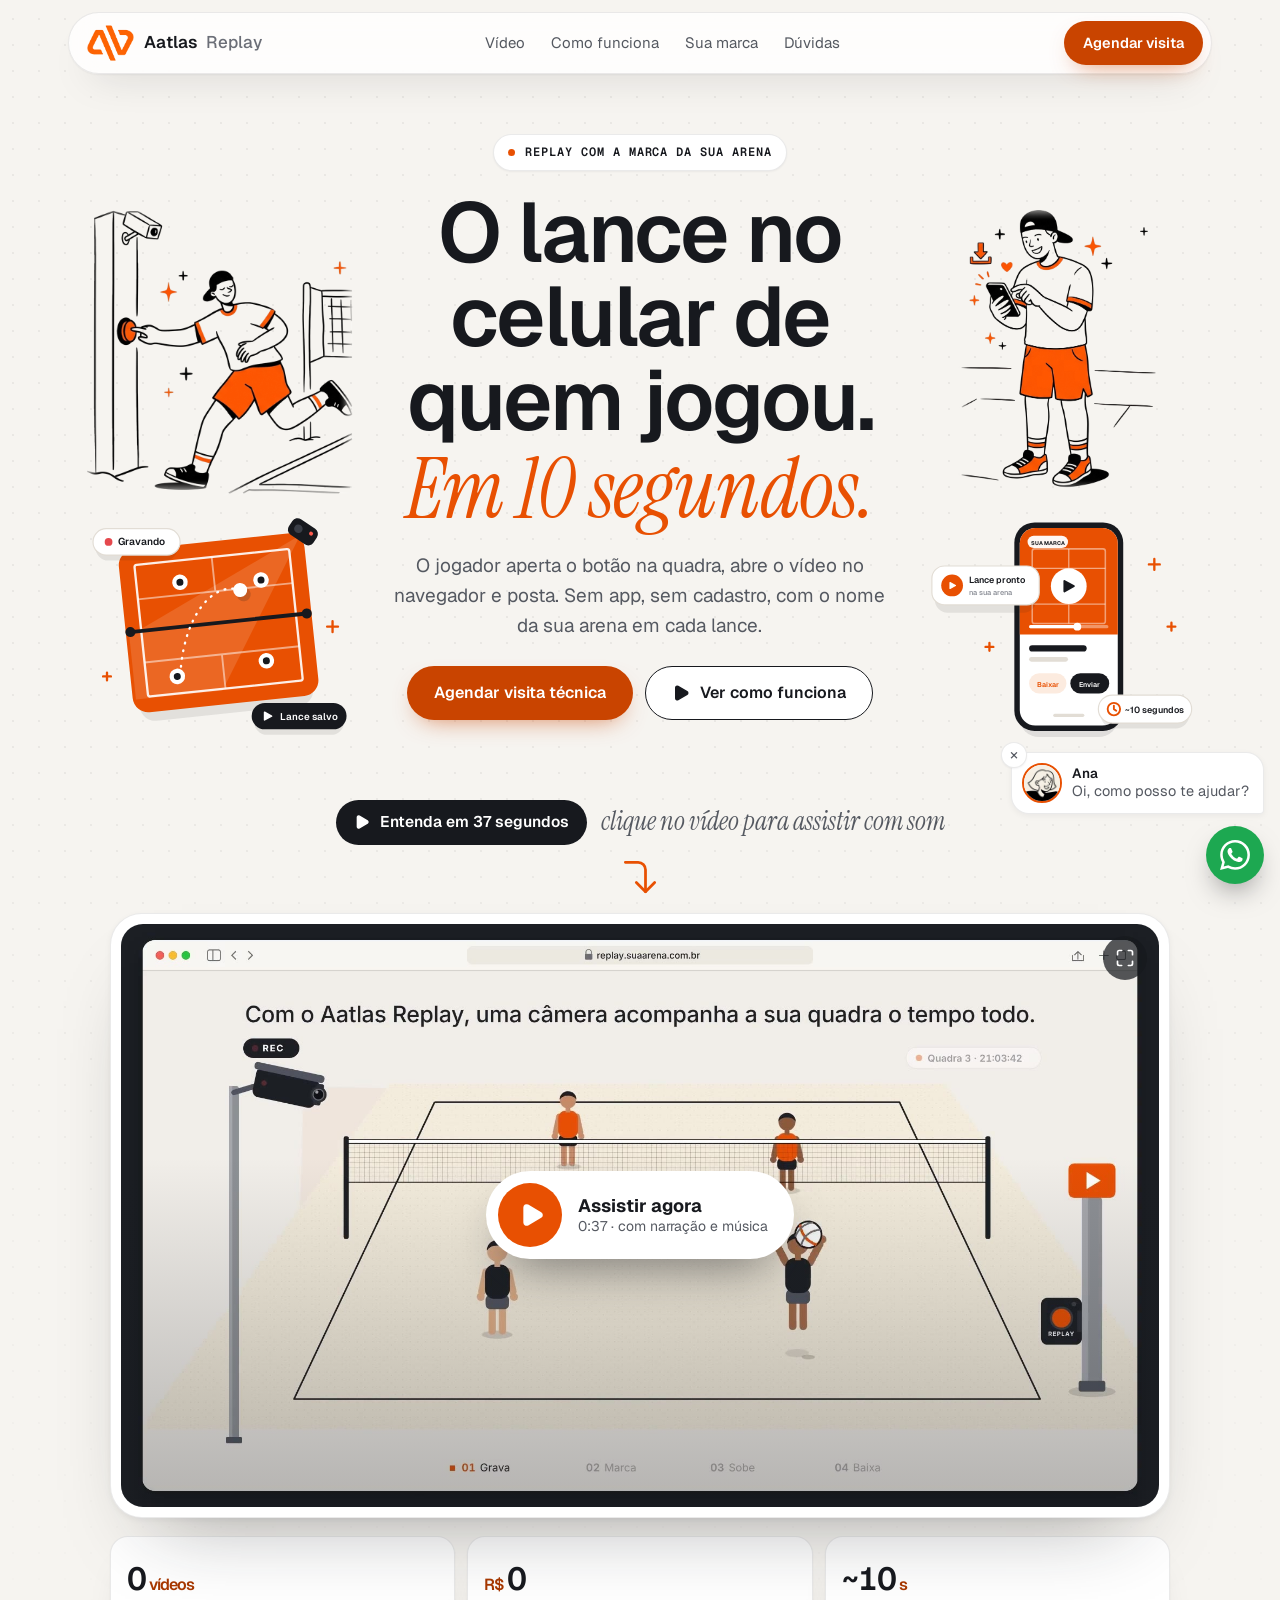
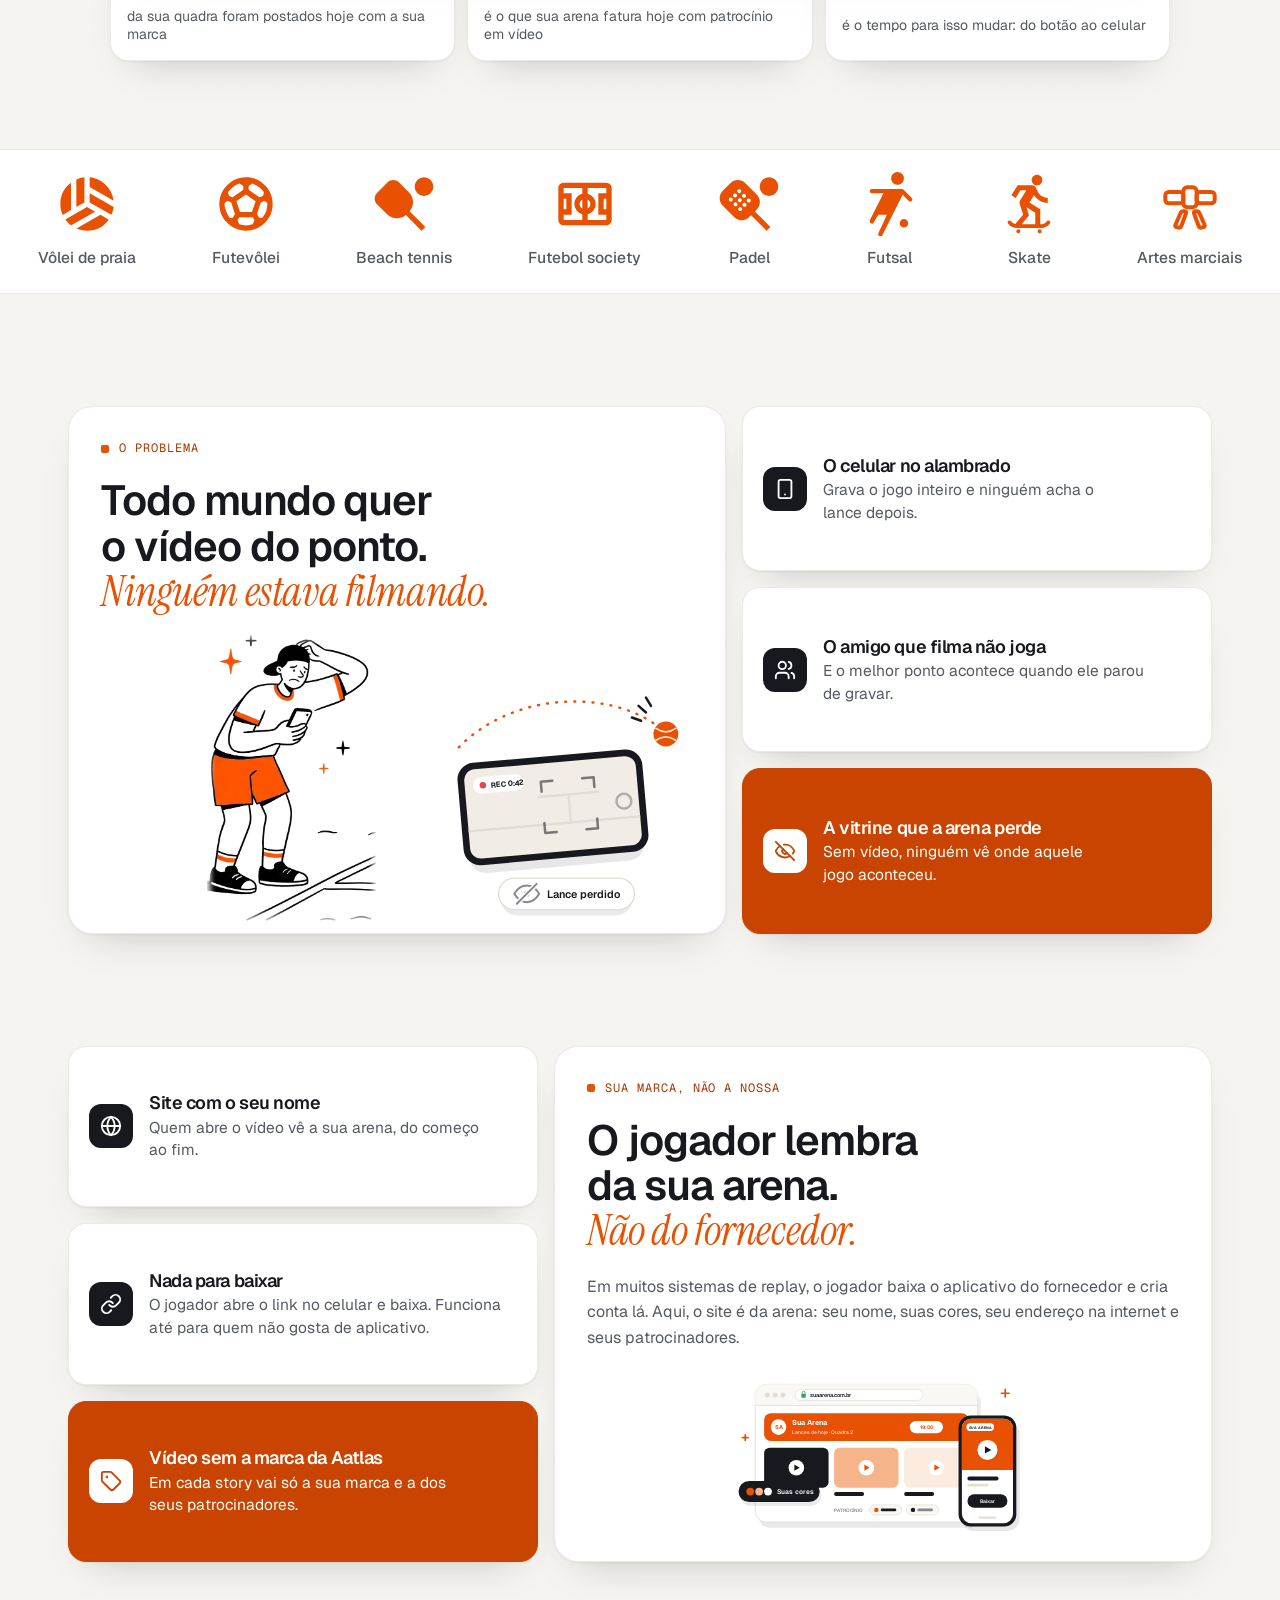
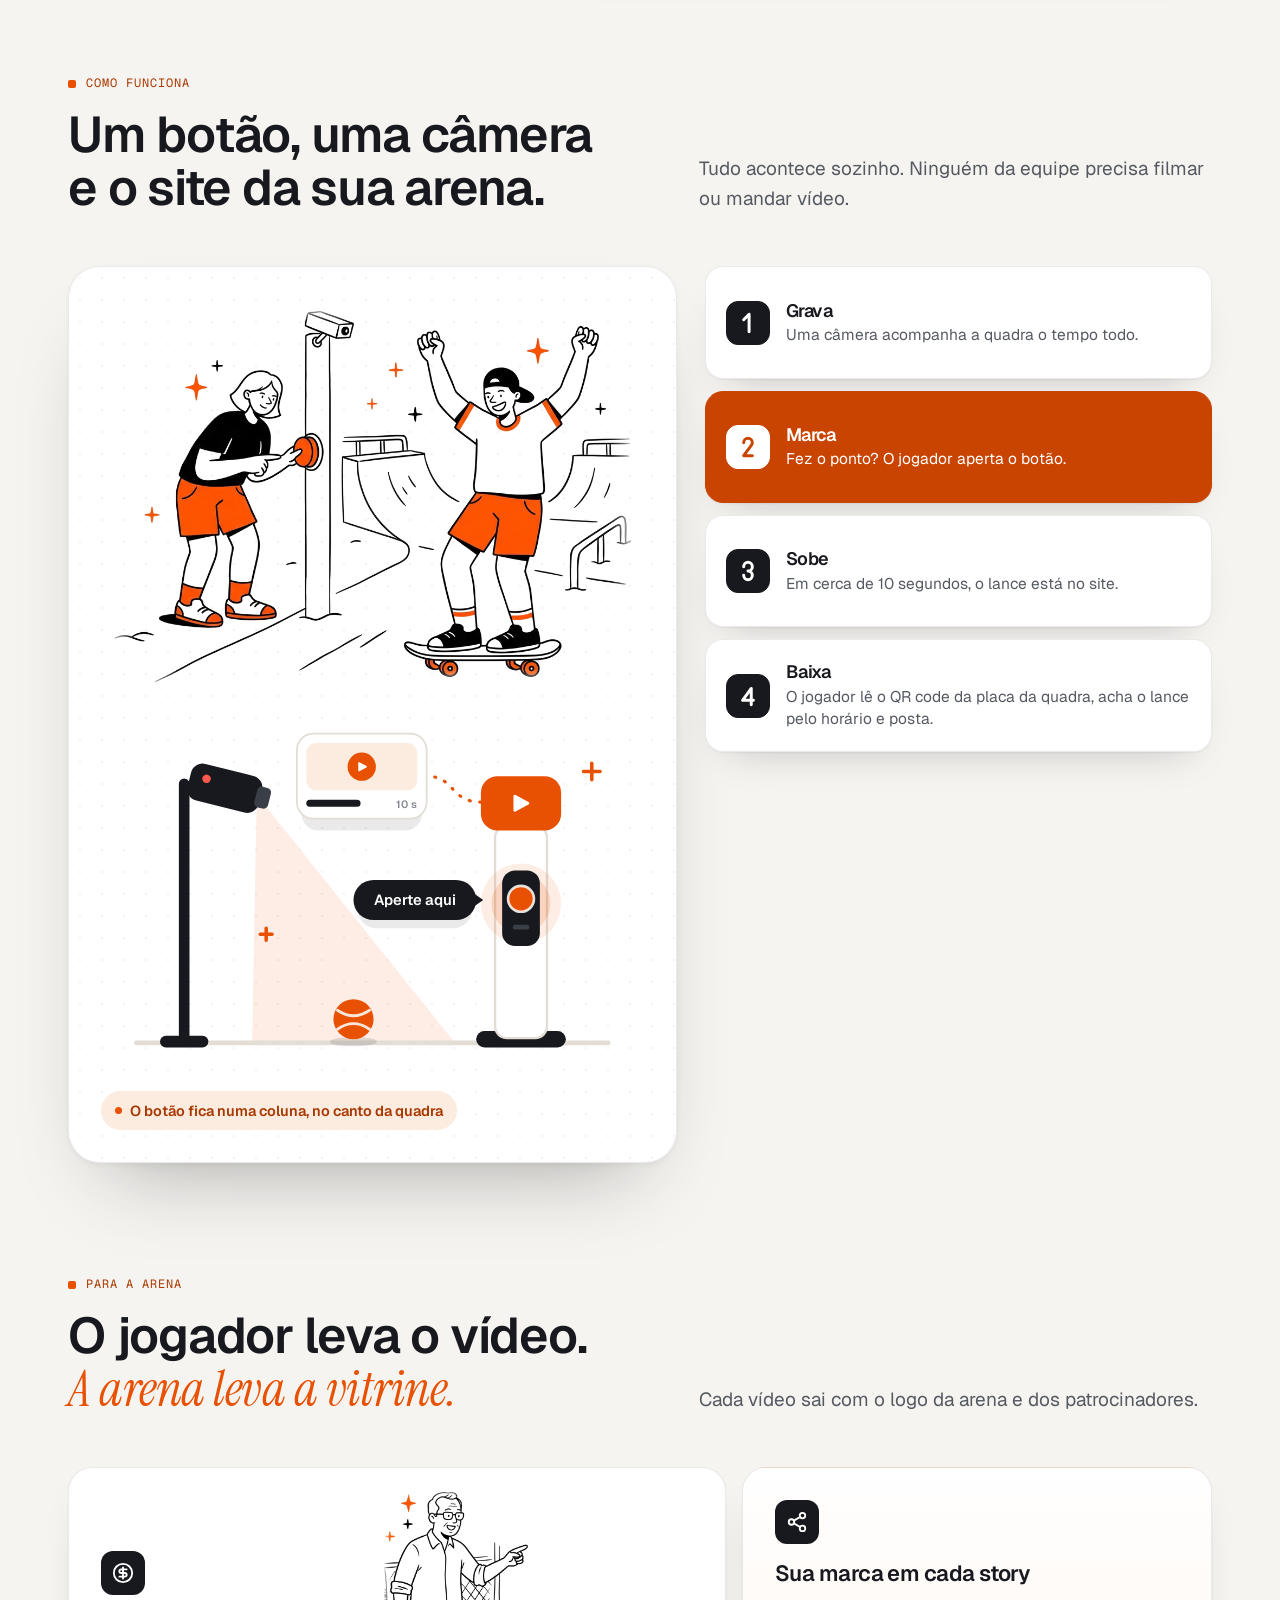
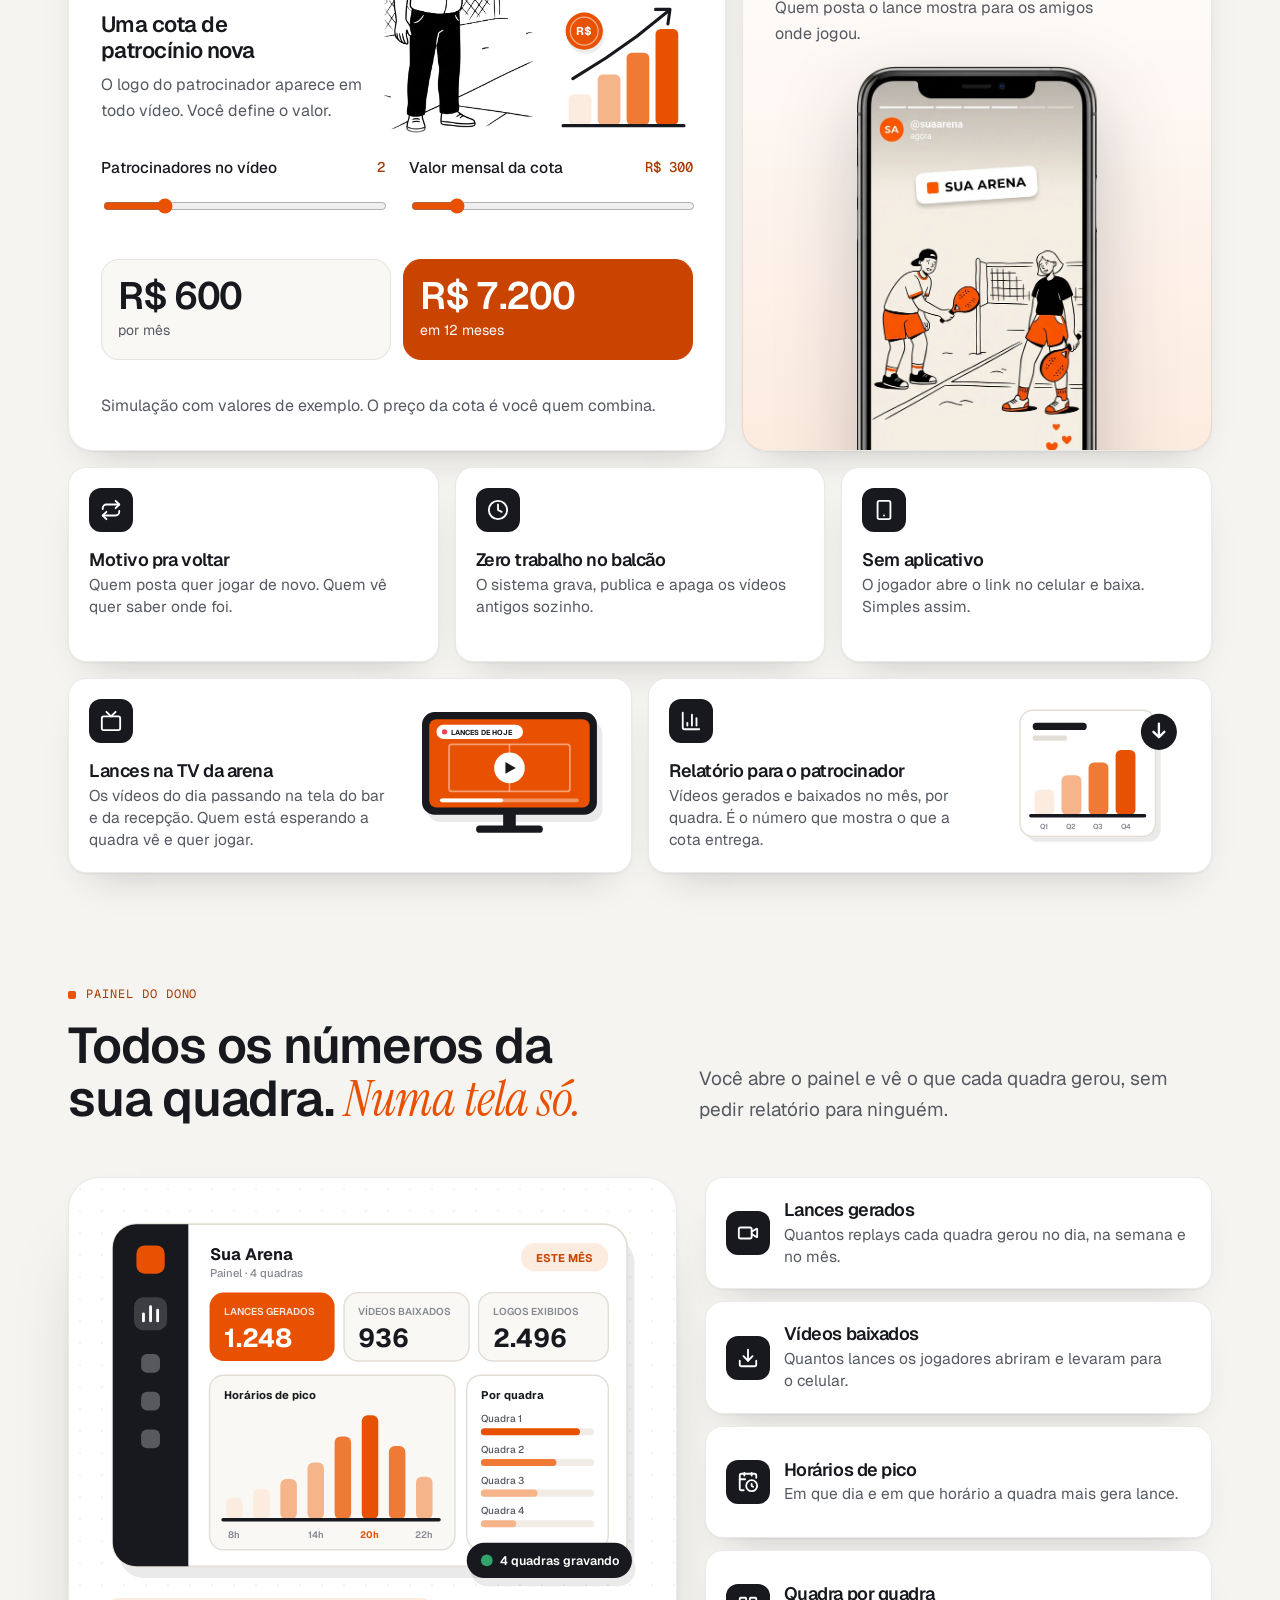
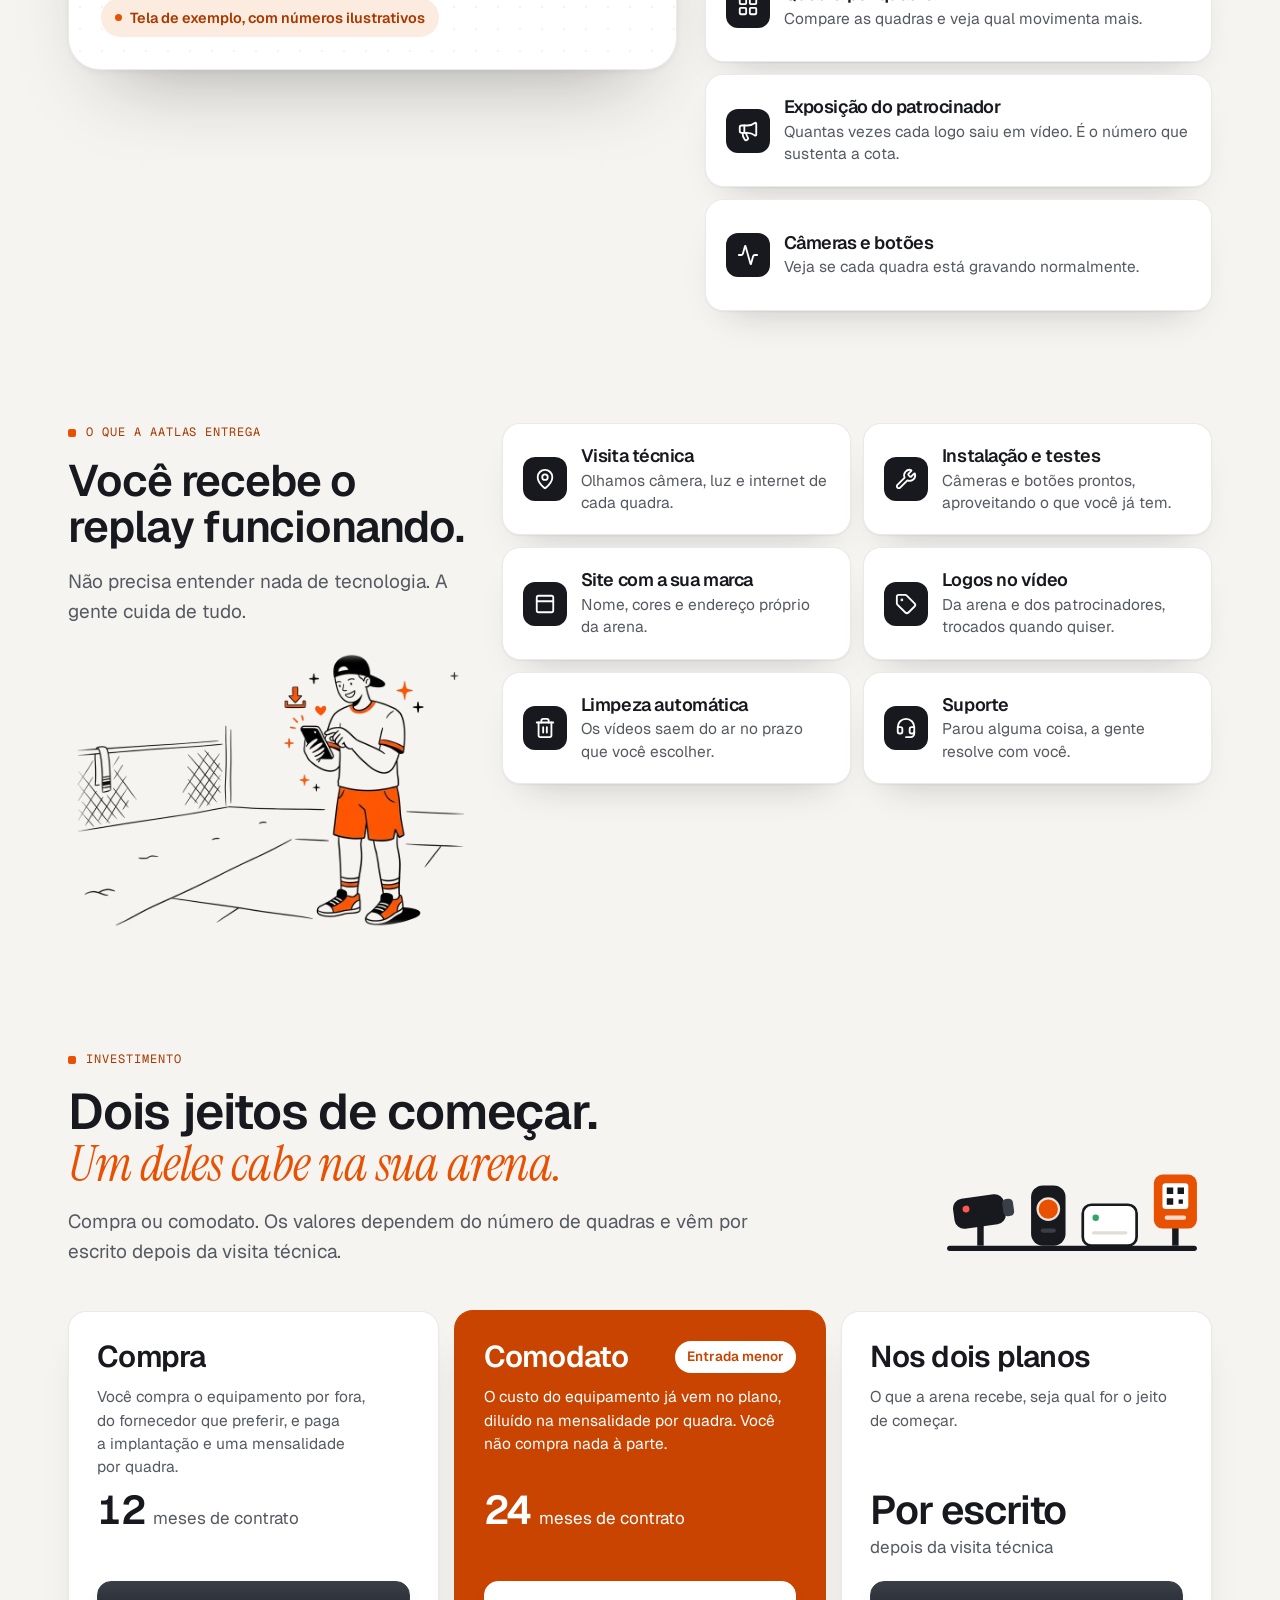
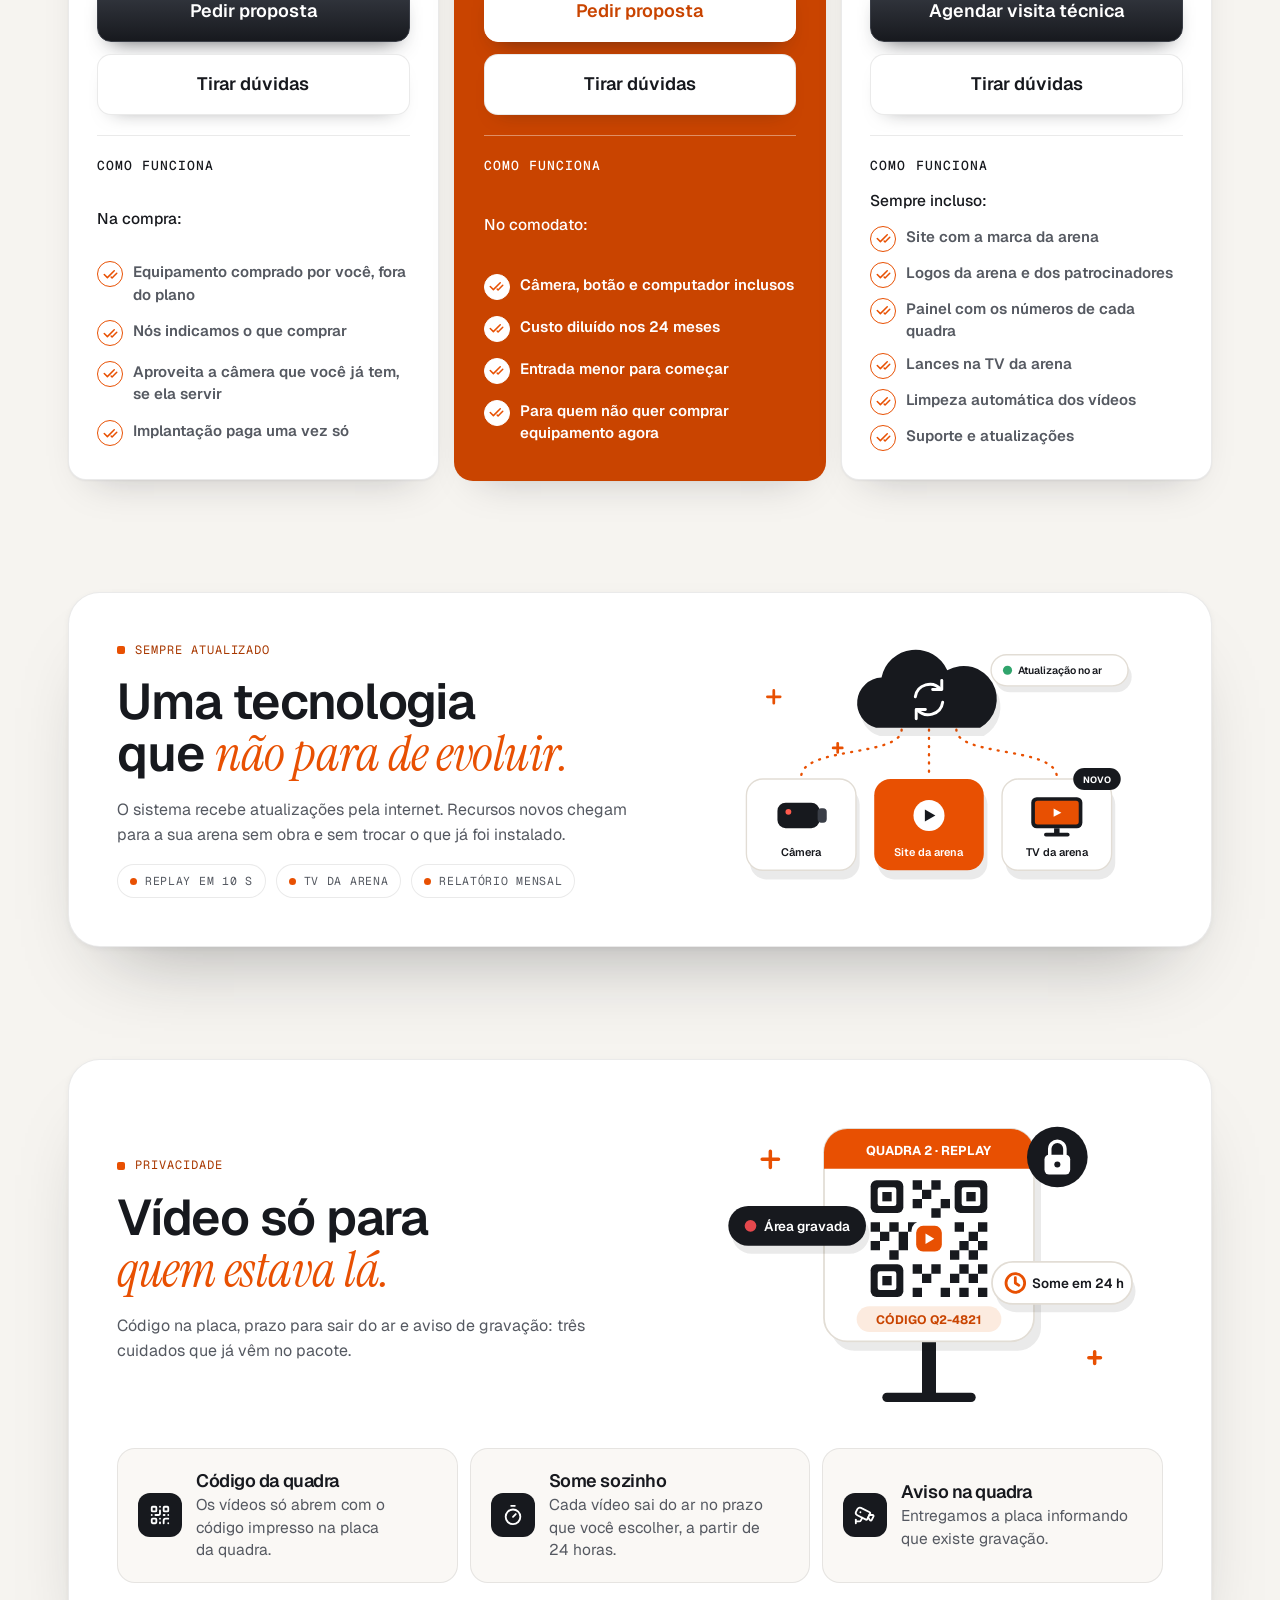
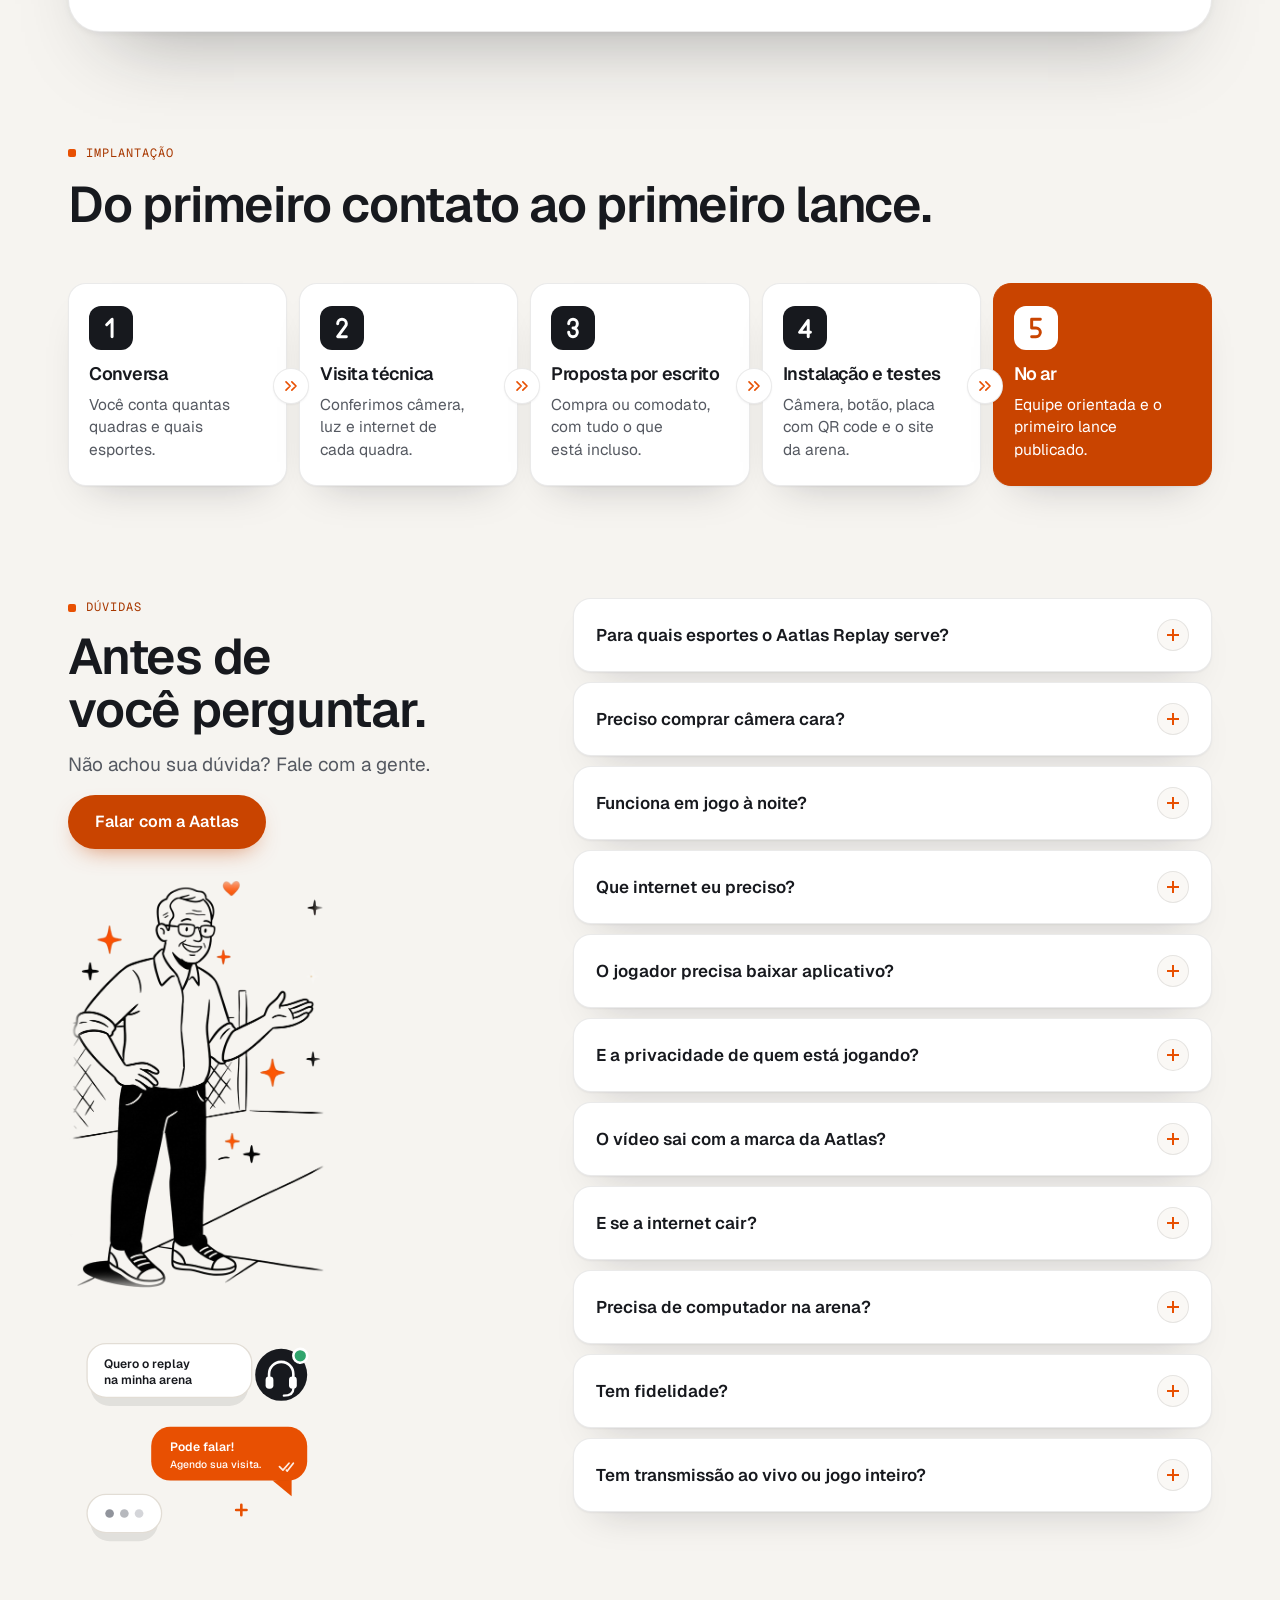
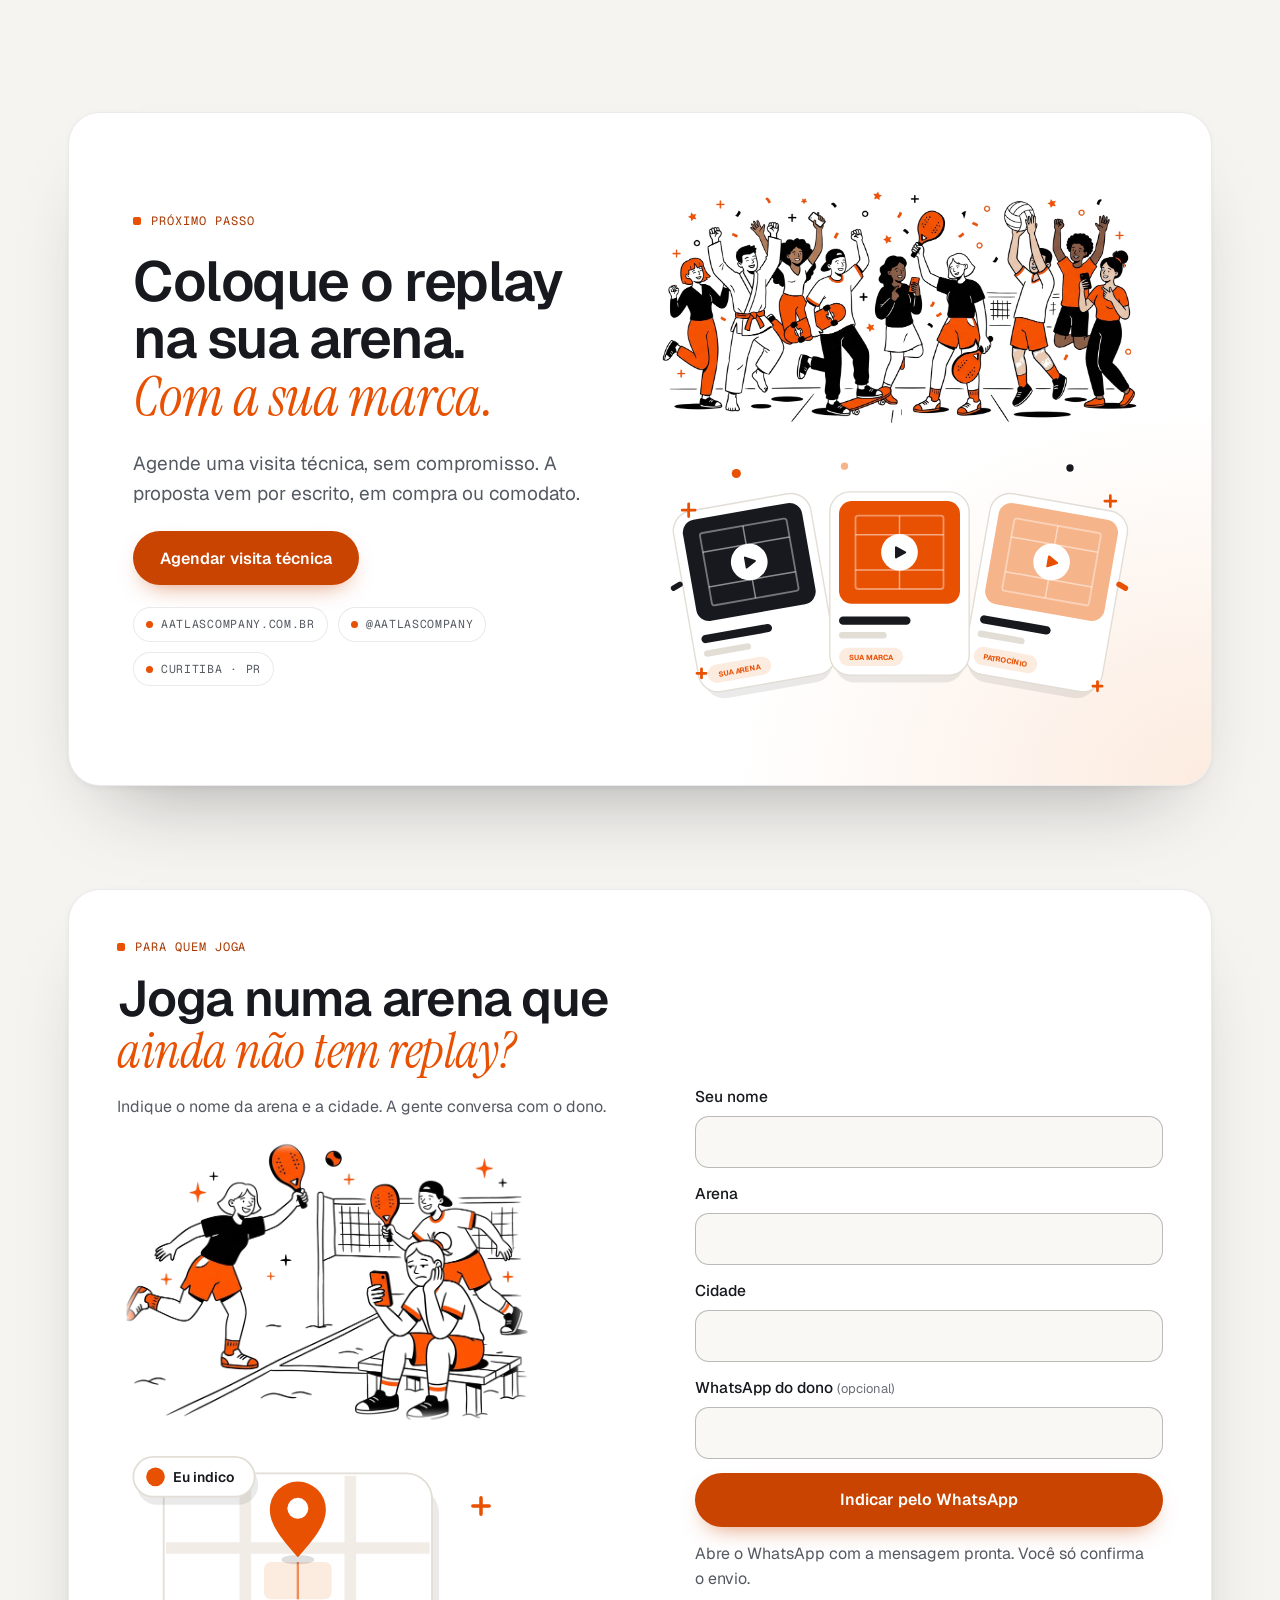
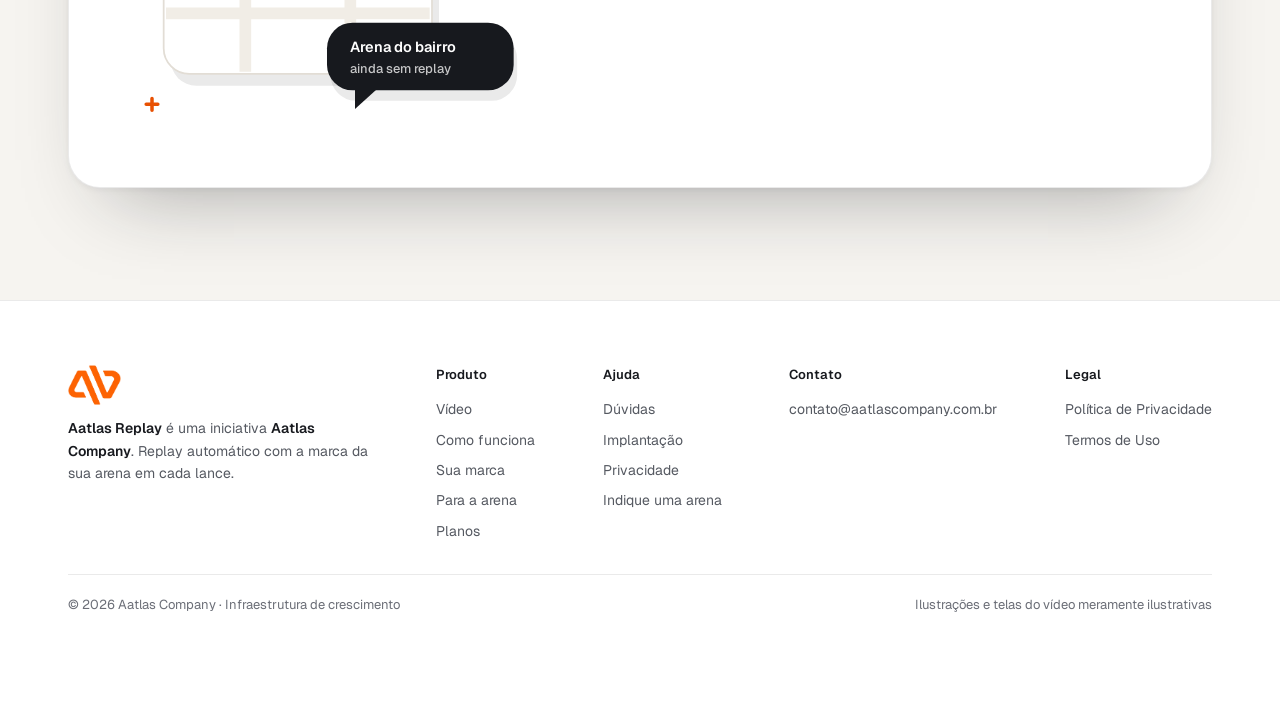
==== index.html @ a4786df0 "Site Aatlas Replay Co-Authored-By: Claude Opus 5.5 <noreply@anthropic.com>" ====
<!doctype html>
<html lang="pt-BR">
<head>
<meta charset="utf-8">
<meta name="viewport" content="width=device-width, initial-scale=1, viewport-fit=cover">
<meta name="theme-color" content="#F6F4F0">
<title>Aatlas Replay — replay automático para arenas e quadras</title>
<link rel="canonical" href="https://aatlas-replay-quadras.vercel.app/">
<link rel="icon" type="image/png" href="favicon.png">
<meta property="og:type" content="website">
<meta property="og:locale" content="pt_BR">
<meta property="og:url" content="https://aatlas-replay-quadras.vercel.app/">
<meta property="og:title" content="Aatlas Replay — replay automático para arenas e quadras">
<meta property="og:description" content="O jogador aperta o botão na quadra e em cerca de 10 segundos o lance está no site da arena, com a sua marca no vídeo.">
<meta property="og:image" content="https://aatlas-replay-quadras.vercel.app/assets/poster.jpg">
<meta property="og:image:width" content="1920">
<meta property="og:image:height" content="1080">
<meta name="twitter:card" content="summary_large_image">
<meta name="description" content="Replay automático para arenas: o jogador aperta o botão na coluna da quadra e em cerca de 10 segundos o lance está no site da arena, com a sua marca no vídeo.">
<link rel="preconnect" href="https://fonts.googleapis.com">
<link rel="preconnect" href="https://fonts.gstatic.com" crossorigin>
<link rel="stylesheet" href="https://fonts.googleapis.com/css2?family=Geist:wght@400;500;600;700&family=Geist+Mono:wght@400;500&family=Instrument+Serif:ital@0;1&display=swap">
<style>
/* Layout: página clara e acolhedora para donos de arena — personagens desenhados à mão e ilustrações de produto (quadra, câmera, coluna, celular) contam cada etapa;
   cards arredondados em formações diferentes (hero com ilustrações laterais, assimétrico, ilustração + passos,
   7/5 + 3, lateral fixa, trilho em escada). Tema único claro, escolhido para um público pouco digital. */
:root{
  --bg:#F6F4F0; --surface:#FFFFFF; --surface-2:#FAF8F5; --ink:#17191E; --muted:#555961; --faint:#6B6E77;
  --line:rgba(23,25,30,.09); --grid:rgba(23,25,30,.055);
  --accent:#E85002; --accent-2:#C94400; --accent-soft:#FCEBDF; --accent-3:#A83800;
  --shadow:0 1px 2px rgba(23,25,30,.05),0 20px 40px -24px rgba(23,25,30,.26);
  --shadow-lg:0 2px 6px rgba(23,25,30,.05),0 44px 80px -44px rgba(23,25,30,.38);
  --f-sans:"Geist",ui-sans-serif,system-ui,-apple-system,"Segoe UI",Roboto,Arial,sans-serif;
  --f-serif:"Instrument Serif",Cambria,Georgia,serif;
  --f-mono:"Geist Mono",ui-monospace,SFMono-Regular,Menlo,Consolas,monospace;
  --r-xl:32px; --r-lg:24px; --r-md:18px;
  --wrap:1200px;
  color-scheme:light;
}
*{box-sizing:border-box}
/* a página só rola para cima e para baixo: nada pode alargar a tela no celular */
html,body{overflow-x:hidden;overflow-x:clip}
html{scroll-behavior:smooth}
body{margin:0;background:var(--bg);color:var(--ink);font-family:var(--f-sans);font-size:17px;line-height:1.6;-webkit-font-smoothing:antialiased;overflow-x:clip}
img,video,svg{display:block;max-width:100%}
a{color:inherit}
button{font:inherit;color:inherit;cursor:pointer}
:focus-visible{outline:3px solid var(--accent);outline-offset:3px;border-radius:10px}
.wrap{max-width:var(--wrap);margin:0 auto;padding-inline:20px}
h1,h2,h3{margin:0;font-weight:600;letter-spacing:-.025em;text-wrap:balance}
p{margin:0;text-wrap:pretty}
.mono{font-family:var(--f-mono);font-size:12px;letter-spacing:.08em;text-transform:uppercase}
.it{font-family:var(--f-serif);font-style:italic;font-weight:400;letter-spacing:-.01em;color:var(--accent)}
.eyebrow{display:inline-flex;align-items:center;gap:10px;color:var(--accent-3)}
.eyebrow::before{content:"";width:8px;height:8px;border-radius:2px;background:var(--accent)}
.h2{font-size:clamp(30px,5vw,50px);line-height:1.05}
.lead{font-size:clamp(17px,1.6vw,19px);color:var(--muted);max-width:54ch}
.sec{padding-block:clamp(64px,9vw,112px)}
.sec-head{display:grid;gap:16px;margin-bottom:clamp(32px,5vw,52px)}
.card{background:var(--surface);border:1px solid var(--line);border-radius:var(--r-lg);box-shadow:var(--shadow);padding:clamp(22px,2.6vw,32px);min-width:0}
.card h3{font-size:clamp(19px,1.8vw,22px);line-height:1.22;margin-bottom:8px}
.card p{color:var(--muted);font-size:16px}
.ico{width:44px;height:44px;border-radius:12px;display:grid;place-items:center;background:var(--ink);color:#fff;margin-bottom:16px;flex:none}
.ico svg{width:22px;height:22px}
.chip{display:inline-flex;align-items:center;gap:8px;padding:7px 12px;border-radius:999px;border:1px solid var(--line);background:var(--surface);font-family:var(--f-mono);font-size:11.5px;letter-spacing:.06em;text-transform:uppercase;color:var(--muted);white-space:nowrap}
.dot{width:7px;height:7px;border-radius:50%;background:var(--accent);flex:none}
/* cada .art traz o personagem e, ao lado/abaixo, a ilustração de produto */
.art{display:grid;gap:10px}
.art svg,.art img{width:100%;height:auto}
/* personagens em imagem: altura limitada para não esticar o hero nem o card do problema */
.hero-art .art img,.prob .big .art img{max-height:300px;object-fit:contain;object-position:bottom}
/* carrossel de cenas (como funciona): rola sozinho a cada 2 s e pode ser arrastado */
.reel{display:flex;overflow-x:auto;scroll-snap-type:x mandatory;scrollbar-width:none;cursor:grab}
.reel::-webkit-scrollbar{display:none}
.reel img{flex:0 0 100%;aspect-ratio:1000/726;object-fit:contain;scroll-snap-align:center;user-select:none;-webkit-user-drag:none}
.art .reel img:hover{transform:none}
.reel.drag{cursor:grabbing;scroll-snap-type:none}
/* ilustrações paradas; no desktop, zoom ao passar o mouse */
.art svg,.art img,.trio .wide > svg,.price-head svg{transition:transform .3s ease}
@media (hover:hover){.art svg:hover,.art img:hover,.trio .wide > svg:hover,.price-head svg:hover{transform:scale(1.07)}}

.btn{display:inline-flex;align-items:center;justify-content:center;gap:10px;min-height:54px;padding:0 26px;border-radius:999px;border:1.5px solid transparent;font-weight:600;font-size:16px;text-decoration:none;transition:transform .2s ease,background .2s ease,border-color .2s ease,box-shadow .2s ease}
.btn:hover{transform:translateY(-1px)}
.btn-primary{background:var(--accent-2);color:#fff;box-shadow:0 10px 24px -12px rgba(201,68,0,.7)}
.btn-primary:hover{background:var(--accent-3)}
.btn-line{border-color:var(--ink);color:var(--ink);background:var(--surface)}
.btn-line:hover{background:var(--ink);color:#fff}
.btn svg{width:18px;height:18px}

/* header */
.top{position:sticky;top:env(safe-area-inset-top,0px);z-index:50;padding-block:12px}
.nav{display:flex;align-items:center;justify-content:space-between;gap:16px;padding:8px 8px 8px 18px;border-radius:999px;background:rgba(255,255,255,.82);border:1px solid var(--line);box-shadow:var(--shadow);backdrop-filter:blur(14px) saturate(140%);-webkit-backdrop-filter:blur(14px) saturate(140%)}
.brand{display:flex;align-items:center;gap:10px;text-decoration:none;font-weight:600;letter-spacing:-.01em;white-space:nowrap}
.brand img{height:36px;width:auto;display:block}
.brand span{color:var(--faint);font-weight:500;display:none}
@media (min-width:380px){.brand span{display:inline}}
.nav ul{display:none;list-style:none;margin:0;padding:0;gap:26px;font-size:15px}
.nav ul a{text-decoration:none;color:var(--muted);transition:color .2s}
.nav ul a:hover{color:var(--ink)}
.nav .btn{min-height:44px;padding:0 18px;font-size:14.5px;white-space:nowrap}

/* hero */
.hero{position:relative;isolation:isolate;padding-top:clamp(24px,4vw,48px)}
.hero::before{content:"";position:absolute;inset:-80px 0 0;z-index:-1;background-image:radial-gradient(var(--grid) 1.4px,transparent 1.4px);background-size:26px 26px;mask-image:linear-gradient(#000 40%,transparent 92%);-webkit-mask-image:linear-gradient(#000 40%,transparent 92%)}
.hero-grid{display:grid;gap:8px;align-items:end}
.hero-copy{display:grid;justify-items:center;text-align:center;gap:20px}
.pill{display:inline-flex;align-items:center;gap:10px;padding:8px 14px;border-radius:999px;border:1px solid var(--line);background:var(--surface);color:var(--muted);box-shadow:var(--shadow)}
.pill b{color:var(--ink);font-weight:600}
.hero h1{font-size:clamp(40px,7vw,84px);line-height:1;max-width:14ch}
.hero h1 .it{display:block;margin-top:.04em}
.hero .lead{text-align:center;max-width:46ch}
.hero-ctas{display:flex;flex-wrap:wrap;justify-content:center;gap:12px;margin-top:4px}
.hero-art{display:grid;grid-template-columns:1fr 1fr;gap:12px;max-width:520px;margin:0 auto;width:100%}
.hero-art .art{max-width:240px;justify-self:center}
/* celular primeiro: no hero os dois personagens ficam lado a lado, na mesma altura, e cada ilustração de produto
   (quadra e celular) vira um selo fixo no canto superior direito do seu personagem, meio para fora da imagem.
   É posição fixa, sem animação. De 720px para cima as ilustrações voltam ao tamanho cheio, embaixo dos personagens. */
.hero-art{margin-top:40px}
.hero-art .art{position:relative}
.hero-art .art svg{position:absolute;top:-36px;right:-12px;width:clamp(72px,22vw,96px);transition:none}
.hero-art .art svg:hover{transform:none}
.hero-art .art img{height:clamp(150px,46vw,230px)}

/* vídeo */
.watch{display:grid;justify-items:center;gap:14px;margin-top:clamp(36px,5vw,56px)}
.watch-cta{display:flex;align-items:center;gap:14px;flex-wrap:wrap;justify-content:center;text-align:center}
.watch-cta .tag{display:inline-flex;align-items:center;gap:10px;padding:10px 18px;border-radius:999px;background:var(--ink);color:#fff;font-weight:600;font-size:15.5px}
.watch-cta .tag svg{width:16px;height:16px}
.watch-cta .hint{font-family:var(--f-serif);font-style:italic;font-size:clamp(20px,2.4vw,26px);color:var(--muted)}
.doodle{width:44px;height:auto;color:var(--accent);margin-top:-4px}
.monitor{position:relative;width:100%;max-width:1060px;border-radius:var(--r-xl);background:var(--surface);border:1px solid var(--line);box-shadow:var(--shadow-lg);padding:10px}
.screen{position:relative;border-radius:22px;overflow:hidden;aspect-ratio:16/9;background:var(--bg);max-width:100%}
.screen video{width:100%;height:100%;object-fit:cover}
.play{position:absolute;inset:0;display:grid;place-items:center;border:0;background:linear-gradient(180deg,rgba(23,25,30,0) 40%,rgba(23,25,30,.28));padding:0}
.play-inner{display:inline-flex;align-items:center;gap:16px;padding:12px 26px 12px 12px;border-radius:999px;background:var(--surface);box-shadow:0 24px 50px -20px rgba(23,25,30,.6);transition:transform .25s ease}
.play[hidden]{display:none}
.play:hover .play-inner{transform:scale(1.04)}
.play-btn{width:64px;height:64px;border-radius:50%;background:var(--accent);display:grid;place-items:center;color:#fff;flex:none}
.play-btn svg{width:26px;height:26px;margin-left:3px}
.play-txt{display:grid;text-align:left;line-height:1.25}
.play-txt b{font-size:18px}
.play-txt span{font-size:14px;color:var(--muted)}
.fs{position:absolute;top:12px;right:12px;z-index:2;width:44px;height:44px;border-radius:50%;border:0;padding:0;display:grid;place-items:center;background:rgba(23,25,30,.72);color:#fff;transition:background .2s ease}
.fs:hover{background:var(--ink)}
.fs svg{width:20px;height:20px}
.screen video:fullscreen{object-fit:contain}
.tele{display:grid;grid-template-columns:1fr;gap:10px;width:100%;max-width:1060px;margin-top:4px}
.tele div{border-radius:var(--r-md);border:1px solid var(--line);background:var(--surface);box-shadow:var(--shadow);padding:14px 16px;display:grid;grid-template-columns:96px 1fr;align-items:center;gap:12px;min-width:0}
.tele b{font-size:clamp(24px,3vw,32px);font-weight:600;letter-spacing:-.03em;font-variant-numeric:tabular-nums}
.tele b small{font-size:.5em;color:var(--accent-3);margin-left:3px}
.tele span{color:var(--muted);font-size:14px;line-height:1.35}

/* esportes */
.sports{border-block:1px solid var(--line);background:var(--surface);overflow:hidden;margin-top:clamp(56px,8vw,88px)}
.sports .track{display:flex;width:max-content;min-width:200%;animation:roll 42s linear infinite}
.sports .set{display:flex;flex:1 0 auto;justify-content:space-around}
.sports span{display:inline-flex;flex-direction:column;align-items:center;gap:10px;padding:22px 34px;font-size:15.6px;font-weight:500;color:var(--muted);white-space:nowrap}
.sports svg{width:clamp(48px,5.5vw,64px);height:auto;color:var(--accent)}
@keyframes roll{to{transform:translateX(-50%)}}

/* problema */
.prob{display:grid;gap:16px}
.prob .big{display:grid;gap:20px;align-content:space-between;overflow:hidden}
.prob .big h2{font-size:clamp(28px,3.8vw,42px);line-height:1.08;max-width:16ch}
.prob .big .art{grid-template-columns:1fr 1fr;align-items:end;max-width:540px;justify-self:end;margin:-8px -6px -26px 0}
.prob .small{display:flex;gap:16px;align-items:flex-start}
.prob .small .ico{margin:0}
/* cards de destaque: laranja sólido com letra branca (o mesmo padrão vale para o passo ativo, o total em 12 meses e o plano em destaque) */
.prob .tinted{background:var(--accent-2);border-color:var(--accent-2);color:#fff}
.prob .tinted p{color:#fff}
.prob .tinted .ico{background:#fff;color:var(--accent-2)}
/* sua marca: mesma formação do problema, espelhada no desktop, com uma ilustração só */
.prob .big .art.one{grid-template-columns:1fr;margin:0 0 -8px;justify-self:center}

/* como funciona */
.how{display:grid;gap:20px;align-items:start}
.scene{background:var(--surface);border:1px solid var(--line);border-radius:var(--r-xl);box-shadow:var(--shadow-lg);padding:clamp(18px,3vw,32px);position:relative;overflow:hidden}
.scene::before{content:"";position:absolute;inset:0;background-image:radial-gradient(var(--grid) 1.3px,transparent 1.3px);background-size:22px 22px;pointer-events:none}
.scene .art{position:relative}
.scene .tagline{position:relative;display:inline-flex;align-items:center;gap:8px;margin-top:10px;padding:8px 14px;border-radius:999px;background:var(--accent-soft);color:var(--accent-3);font-weight:600;font-size:14.5px}
.steps{list-style:none;margin:0;padding:0;display:grid;gap:12px}
.step{display:grid;grid-template-columns:auto 1fr;gap:16px;align-items:start;padding:18px 20px;border-radius:var(--r-md);background:var(--surface);border:1px solid var(--line);box-shadow:var(--shadow)}
.step .n{width:44px;height:44px;border-radius:12px;display:grid;place-items:center;background:var(--ink);border:1px solid var(--ink);color:#fff}
.step .n svg{width:26px;height:26px}
.step .n svg *{stroke-width:2.75}
.step h3{font-size:18.5px;margin-bottom:2px;line-height:1.25}
.step p{color:var(--muted);font-size:16px}
.step.on{border-color:var(--accent-2);background:var(--accent-2);color:#fff}
.step.on p{color:#fff}
.step.on .n{background:#fff;color:var(--accent-2);border-color:#fff}

/* para a arena */
.arena{display:grid;gap:16px}
.calc{display:grid;gap:22px;align-content:space-between}
.calc .head{display:grid;grid-template-columns:1fr auto;gap:12px;align-items:end}
.calc .head .art{grid-template-columns:1fr 1fr;align-items:end;width:clamp(220px,28vw,320px);margin:-18px -8px -18px 0}
.fields{display:grid;gap:18px}
.field label{display:flex;justify-content:space-between;gap:12px;font-size:15.5px;font-weight:500;margin-bottom:10px}
.field label output{font-family:var(--f-mono);font-size:14px;color:var(--accent-3);font-variant-numeric:tabular-nums}
.field input[type=range]{width:100%;accent-color:var(--accent);height:26px}
.result{display:grid;grid-template-columns:1fr 1fr;gap:12px}
.result div{border-radius:var(--r-md);background:var(--surface-2);border:1px solid var(--line);padding:16px}
.result b{display:block;font-size:clamp(26px,3.6vw,38px);font-weight:600;letter-spacing:-.035em;font-variant-numeric:tabular-nums;line-height:1.05}
.result div:last-child{background:var(--accent-2);border-color:var(--accent-2)}
.result div:last-child b,.result div:last-child span{color:#fff}
.result span{font-size:14px;color:var(--muted)}
.note{font-size:13.5px;color:var(--faint)}
.story{display:grid;gap:20px;align-content:space-between;overflow:hidden;background:linear-gradient(180deg,var(--surface),var(--accent-soft))}
.story .phone{justify-self:center;width:min(240px,68%);height:auto;margin-bottom:-110px;filter:drop-shadow(0 30px 40px rgba(23,25,30,.22))}
.trio{display:grid;gap:16px}
.trio .wide{display:grid;grid-template-columns:1fr 96px;gap:16px;align-items:center}
.trio .wide > svg{width:100%;height:auto}

/* entrega */
.deliver{display:grid;gap:24px;align-items:start}
.side{display:grid;gap:18px}
/* planos: adaptação do bloco de preços em React (título que desce palavra por palavra, cards com destaque,
   botões em degradê, lista com check duplo da Lucide), refeito em HTML/CSS com as cores da marca */
.price-head{display:grid;gap:20px;align-items:end;margin-bottom:clamp(28px,4vw,44px)}
.price-head > div{display:grid;gap:16px;max-width:680px}
.price-head svg{width:clamp(180px,26vw,280px);height:auto}
.cw{display:inline-block;overflow:hidden;vertical-align:bottom;padding:0 .06em .14em;margin:0 -.06em -.14em}
.cw > span{display:inline-block}
.plans{display:grid;gap:16px}
.plan{border-radius:var(--r-md);background:var(--surface);border:1px solid var(--line);box-shadow:var(--shadow);padding:clamp(22px,2.4vw,28px);display:grid;gap:20px;align-content:start;min-width:0}
.plan.hot{background:var(--accent-2);border-color:var(--accent-2);color:#fff;box-shadow:0 0 0 1px var(--accent-2),var(--shadow)}
.plan header{display:grid;gap:12px}
.plan-top{display:flex;justify-content:space-between;align-items:center;gap:12px;flex-wrap:wrap}
.plan h3{font-size:clamp(24px,2.4vw,30px);line-height:1.1}
.plan .badge{padding:5px 12px;border-radius:999px;background:var(--accent-2);color:#fff;font-size:13.5px;font-weight:600;white-space:nowrap}
.plan p{color:var(--muted);font-size:15.5px;line-height:1.5}
.plan .term{display:flex;flex-wrap:wrap;align-items:baseline;gap:4px 8px}
.plan .term b{font-size:40px;font-weight:600;letter-spacing:-.03em;line-height:1;font-variant-numeric:tabular-nums}
.plan .term span{color:var(--muted)}
.plan .acts{display:grid;gap:12px}
.pbtn{display:block;width:100%;padding:15px 16px;border-radius:14px;border:1px solid var(--line);font-size:18px;font-weight:600;text-align:center;text-decoration:none;transition:transform .2s ease,filter .2s ease}
.pbtn:hover{transform:translateY(-1px);filter:brightness(1.06)}
.pbtn.dark{background:linear-gradient(0deg,var(--ink),#3A3E47);border-color:#3A3E47;color:#fff;box-shadow:0 12px 22px -14px rgba(23,25,30,.8)}
.pbtn.hot{background:linear-gradient(0deg,var(--accent-2),var(--accent));border-color:var(--accent);color:#fff;box-shadow:0 12px 22px -14px rgba(201,68,0,.8)}
.pbtn.ghost{background:var(--surface);color:var(--ink);box-shadow:0 10px 20px -16px rgba(23,25,30,.5)}
.plan .feat{display:grid;gap:12px;padding-top:20px;border-top:1px solid var(--line)}
.plan.hot .feat{border-color:rgba(255,255,255,.4)}
.plan.hot p,.plan.hot .term span,.plan.hot .feat .mono,.plan.hot .checks{color:#fff}
.plan.hot .badge{background:#fff;color:var(--accent-2)}
.plan.hot .pbtn.hot{background:#fff;border-color:#fff;color:var(--accent-2);box-shadow:0 12px 22px -14px rgba(23,25,30,.6)}
.plan.hot .checks li::before{border-color:#fff}
.plan .feat .mono{font-size:13px;color:var(--ink);font-weight:500}
.plan .feat h4{margin:0;font-size:15.5px;font-weight:500}
.checks{list-style:none;margin:0;padding:0;display:grid;gap:10px;font-size:15px;font-weight:600;color:var(--muted)}
.checks li{display:grid;grid-template-columns:24px 1fr;gap:12px;align-items:start;line-height:1.5}
.checks li::before{content:"";width:24px;height:24px;border-radius:50%;border:1px solid var(--accent);background:#fff url("data:image/svg+xml,%3Csvg xmlns='http://www.w3.org/2000/svg' viewBox='0 0 24 24' fill='none' stroke='%23E85002' stroke-width='2.4' stroke-linecap='round' stroke-linejoin='round'%3E%3Cpath d='M18 6 7 17l-5-5'/%3E%3Cpath d='m22 10-7.5 7.5L13 16'/%3E%3C/svg%3E") center/15px no-repeat}
.dgrid{display:grid;gap:12px}
.drow{display:grid;grid-template-columns:auto 1fr;gap:14px;align-items:start;padding:20px;border-radius:var(--r-md);background:var(--surface);border:1px solid var(--line);box-shadow:var(--shadow)}
.drow .ico{margin:0}
.drow h3{font-size:17.5px;margin:0 0 2px;line-height:1.3}
.drow p{color:var(--muted);font-size:15.5px;line-height:1.45}

/* implantação */
.rail{list-style:none;margin:0;padding:0;display:grid;gap:12px}
.rail li{position:relative;display:grid;gap:6px;padding:22px 22px 22px 72px;border-radius:var(--r-lg);background:var(--surface);border:1px solid var(--line);box-shadow:var(--shadow)}
/* número do passo: ícone de número (Tabler) num quadrado escuro, igual aos passos do "Como funciona" */
.rail .n{position:absolute;left:20px;top:22px;width:44px;height:44px;border-radius:12px;display:grid;place-items:center;background:var(--ink);color:#fff}
.rail .n svg{width:26px;height:26px}
.rail .n svg *{stroke-width:2.75}
.rail li:last-child{background:var(--accent-2);color:#fff;border-color:var(--accent-2)}
.rail li:last-child p{color:#fff}
.rail li:last-child .n{background:#fff;color:var(--accent-2)}
/* seta dupla entre um passo e o próximo (ícone chevrons-right da Lucide): para baixo quando os passos estão empilhados,
   para a direita quando ficam lado a lado (1024px para cima). Fica em cima do vão entre os cards. */
.rail li:not(:last-child)::after{content:"";position:absolute;z-index:1;left:50%;bottom:-23px;width:34px;height:34px;margin-left:-17px;border-radius:50%;border:1px solid var(--line);box-shadow:var(--shadow);background:var(--surface) url("data:image/svg+xml,%3Csvg xmlns='http://www.w3.org/2000/svg' viewBox='0 0 24 24'%3E%3Cpath fill='none' stroke='%23E85002' stroke-linecap='round' stroke-linejoin='round' stroke-width='2' d='m6 17l5-5l-5-5m7 10l5-5l-5-5'/%3E%3C/svg%3E") center/20px no-repeat;transform:rotate(90deg)}
.rail h3{font-size:19px}
.rail p{color:var(--muted);font-size:16px}

/* faq */
.faq{display:grid;gap:28px;align-items:start}
/* celular primeiro: título, texto, botão e ilustração das dúvidas centralizados; na tela larga (duas colunas) voltam para a esquerda */
.faq .contact{display:grid;gap:14px;justify-items:center;text-align:center}
.faq .contact .art{max-width:260px;width:100%;margin-top:4px}
.qa{display:grid;gap:10px}
.qa details{border-radius:var(--r-md);background:var(--surface);border:1px solid var(--line);box-shadow:var(--shadow);overflow:hidden}
.qa summary{list-style:none;cursor:pointer;display:flex;justify-content:space-between;align-items:center;gap:16px;padding:20px 22px;font-weight:600;font-size:17px;line-height:1.35}
.qa summary::-webkit-details-marker{display:none}
.qa summary::after{content:"";flex:none;width:30px;height:30px;border-radius:50%;border:1px solid var(--line);background:var(--surface-2) center no-repeat;background-image:linear-gradient(var(--accent),var(--accent)),linear-gradient(var(--accent),var(--accent));background-size:12px 2px,2px 12px;transition:transform .25s ease}
.qa details[open] summary::after{transform:rotate(45deg)}
.qa details p{padding:0 22px 22px;color:var(--muted);font-size:16.5px;max-width:62ch}
.qa details p:has(+ ul){padding-bottom:10px}
.qa details ul{margin:0;padding:0 22px 22px 42px;display:grid;grid-template-columns:repeat(2,1fr);gap:4px 24px;color:var(--muted);font-size:16.5px;max-width:62ch}

/* cta final */
.final{padding-block:clamp(24px,4vw,48px) clamp(64px,8vw,104px)}
.cta{position:relative;overflow:hidden;border-radius:var(--r-xl);background:var(--surface);border:1px solid var(--line);box-shadow:var(--shadow-lg);padding:clamp(28px,5vw,64px);display:grid;gap:24px;align-items:center}
.cta::before{content:"";position:absolute;inset:0;background:radial-gradient(ellipse 60% 80% at 100% 100%,var(--accent-soft),transparent 70%);pointer-events:none}
.cta > *{position:relative}
.cta h2{font-size:clamp(32px,5vw,56px);line-height:1.03;max-width:15ch}
.cta .row{display:flex;flex-wrap:wrap;gap:12px}
.cta .meta,.chips{display:flex;flex-wrap:wrap;gap:10px}
.cta .art{max-width:520px;justify-self:center;width:100%}

/* faixas (evolução, privacidade, indique): um card largo com texto de um lado e ilustração ou formulário do outro */
.band{border-radius:var(--r-xl);box-shadow:var(--shadow-lg);padding:clamp(24px,4vw,48px);display:grid;gap:clamp(24px,3vw,36px)}
.bhead{display:grid;gap:24px;align-items:center}
.bhead > div{display:grid;gap:16px;justify-items:start}
.bhead .art{max-width:420px;width:100%}
.bhead > .art{justify-self:center}
.band .drow{background:var(--surface-2);box-shadow:none}
.three{display:grid;gap:12px}

/* harmonia entre seções: todo card de lista tem o mesmo respiro, raio, ícone e letra;
   dentro de cada lista, todos os cards ficam com a mesma altura */
.prob .small,.step,.drow,.trio > .card{padding:20px;border-radius:var(--r-md);min-height:112px}
.prob .small,.step,.drow{align-items:center}
.prob .small h3,.step h3,.drow h3,.trio > .card h3,.rail h3{font-size:18px;line-height:1.3;margin:0 0 2px}
.prob .small p,.step p,.drow p,.trio > .card p,.rail p{font-size:15.5px;line-height:1.45}
.rail li{border-radius:var(--r-md)}
.steps,.dgrid,.three,.rail,.tele{grid-auto-rows:1fr}
.form{display:grid;gap:14px;width:100%}
.form label{display:grid;gap:6px;font-weight:500;font-size:15.5px}
.form small{color:var(--faint);font-weight:400}
.form input{width:100%;min-height:52px;padding:0 16px;border-radius:14px;border:1.5px solid rgba(23,25,30,.28);background:var(--surface-2);font:inherit;color:var(--ink)}
.form input:focus-visible{border-color:var(--accent);outline-offset:1px}

/* WhatsApp flutuante: fixo no canto em todas as telas */
.fab{display:grid;position:fixed;z-index:60;right:16px;bottom:calc(16px + env(safe-area-inset-bottom,0px));width:58px;height:58px;border-radius:50%;place-items:center;background:#1DA851;color:#fff;box-shadow:0 14px 28px -10px rgba(23,25,30,.5)}
.fab svg{width:30px;height:30px}
/* balão da Ana acima do botão de WhatsApp (celular e desktop): aparece quando a pessoa passa do vídeo, some em 10 s ou no X; tocar nele abre a conversa */
.ana{position:fixed;z-index:60;right:16px;bottom:calc(86px + env(safe-area-inset-bottom,0px));max-width:min(270px,calc(100vw - 48px));opacity:0;visibility:hidden;transform:translateY(8px) scale(.96);transform-origin:100% 100%;transition:opacity .25s ease,transform .25s ease,visibility .25s}
.ana.on{opacity:1;visibility:visible;transform:none}
.ana a{display:flex;align-items:center;gap:10px;padding:10px 14px 10px 10px;border-radius:18px 18px 4px 18px;background:var(--surface);border:1px solid var(--line);box-shadow:var(--shadow-lg);text-decoration:none;font-size:14.5px;line-height:1.3;color:var(--muted)}
.ana img{width:40px;height:40px;border-radius:50%;border:2px solid var(--accent);flex:none}
.ana b{display:block;color:var(--ink);font-weight:600;font-size:13.5px}
.ana button{position:absolute;top:-10px;left:-10px;width:26px;height:26px;border-radius:50%;border:1px solid var(--line);background:var(--surface);box-shadow:var(--shadow);display:grid;place-items:center;padding:0;font-size:16px;line-height:1;color:var(--muted)}
.ana button::after{content:"";position:absolute;inset:-9px}

footer{border-top:1px solid var(--line);background:var(--surface);padding-block:clamp(40px,6vw,64px) 40px;color:var(--muted);font-size:14px}
footer .cols{display:grid;grid-template-columns:repeat(auto-fit,minmax(170px,1fr));gap:32px 24px}
/* tela larga: marca na ponta esquerda, última coluna encostada na direita, as demais distribuídas por igual no meio */
@media (min-width:1024px){footer .cols{grid-template-columns:minmax(220px,300px) repeat(4,auto);justify-content:space-between}}
footer .about{display:grid;gap:12px;justify-items:start;align-content:start;max-width:34ch}
footer .about img{height:40px;width:auto;display:block}
footer .about b{color:var(--ink);font-weight:600}
footer h4{font-size:13px;font-weight:600;color:var(--ink);margin:0 0 12px}
footer ul{list-style:none;margin:0;padding:0;display:grid;gap:8px}
footer a{color:inherit;text-decoration:none;overflow-wrap:anywhere}
footer .cols > *{min-width:0}
footer a:hover{color:var(--accent-3)}
footer .legal{display:flex;flex-wrap:wrap;justify-content:space-between;gap:12px;margin-top:32px;padding-top:20px;border-top:1px solid var(--line);color:var(--faint);font-size:13px}

@media (max-width:560px){
  .calc .head{grid-template-columns:1fr}
  .calc .head .art{width:100%;max-width:300px;margin:0}
  .price-head svg{display:none}
  .play-inner{padding:8px 18px 8px 8px;gap:12px}
  .play-btn{width:48px;height:48px}
  .play-btn svg{width:20px;height:20px}
  .play-txt b{font-size:16px}
  .play-txt span{display:none}
  .monitor{padding:6px;border-radius:22px}
  .screen{border-radius:16px}
}
/* o botão de WhatsApp fica fixo no canto em todas as telas: o rodapé deixa espaço para ele não cobrir o texto */
footer{padding-bottom:calc(96px + env(safe-area-inset-bottom,0px))}
@media (min-width:720px){
  .wrap{padding-inline:28px}
  .hero-art{margin-top:12px}
  .hero-art .art svg{position:static;width:100%;transition:transform .3s ease}
  .hero-art .art img{height:auto}
  .tele{grid-template-columns:repeat(3,1fr);gap:12px}
  .tele div{grid-template-columns:1fr;align-items:start;gap:2px;padding:16px}
  .prob{grid-template-columns:repeat(2,1fr)}
  .prob .big{grid-column:1/-1}
  .arena{grid-template-columns:repeat(2,1fr)}
  .arena .calc{grid-column:1/-1}
  .trio{grid-template-columns:repeat(6,1fr);grid-column:1/-1}
  .trio > *{grid-column:span 2}
  .trio > .wide{grid-column:span 3;grid-template-columns:1fr minmax(110px,38%)}
  .trio{grid-auto-rows:1fr}
  .dgrid{grid-template-columns:repeat(2,1fr)}
  .plans{grid-template-columns:repeat(2,1fr)}
  .plans > :last-child{grid-column:1/-1}
  .three{grid-template-columns:repeat(3,1fr)}
}
@media (min-width:1024px){
  .nav ul{display:flex}
  .hero-grid{grid-template-columns:1fr 1.7fr 1fr;gap:12px}
  .hero-art{display:contents}
  .hero-art .art:first-child{grid-column:1;grid-row:1;max-width:280px}
  .hero-art .art:last-child{grid-column:3;grid-row:1;max-width:280px}
  .hero-copy{grid-column:2;grid-row:1;padding-bottom:24px}
  .sec-head.split{grid-template-columns:1.15fr 1fr;align-items:end;gap:40px}
  .prob{grid-template-columns:7fr 5fr}
  .prob .big{grid-column:1;grid-row:1/4}
  .prob.flip{grid-template-columns:5fr 7fr}
  .prob.flip .big{grid-column:2}
  .bhead{grid-template-columns:1.15fr 1fr;gap:40px}
  .price-head{grid-template-columns:1fr auto}
  .plans{grid-template-columns:repeat(3,1fr)}
  .plans > :last-child{grid-column:auto}
  .how{grid-template-columns:1.2fr 1fr;gap:28px}
  /* a coluna mais curta acompanha a rolagem da mais alta: o painel ao lado da lista, os passos ao lado da cena */
  .how .scene,.how .steps{position:sticky;top:96px}
  .prob{grid-template-rows:repeat(3,1fr)}
  .plans{grid-template-rows:repeat(4,auto) 1fr}
  .plan{grid-row:span 5;grid-template-rows:subgrid}
  .plan header{grid-row:span 3;grid-template-rows:subgrid}
  .arena{grid-template-columns:7fr 5fr}
  .arena .calc{grid-column:auto}
  .fields{grid-template-columns:1fr 1fr;gap:24px}
  .deliver{grid-template-columns:4fr 7fr;gap:28px}
  .side{position:sticky;top:96px}
  .rail{grid-template-columns:repeat(5,1fr)}
  .rail li{padding:78px 20px 24px}
  .rail li:not(:last-child)::after{left:auto;bottom:auto;right:-23px;top:50%;margin:-17px 0 0;transform:none}
  .faq{grid-template-columns:5fr 7fr;gap:48px}
  .faq .contact{position:sticky;top:96px;justify-items:start;text-align:left}
  .cta{grid-template-columns:1fr 1fr}
}
/* cursor do desktop: seta laranja minimalista, estilo aviãozinho de papel, com a ponta como ponto de clique */
@media (hover:hover) and (pointer:fine){
  :root{--cur:url("data:image/svg+xml,%3Csvg xmlns='http://www.w3.org/2000/svg' width='32' height='32' viewBox='0 0 32 32'%3E%3Cpath d='M4 3L27 12L15.5 15.5L12 27Z' fill='%23E85002' stroke='%23FFFFFF' stroke-width='1.5' stroke-linejoin='round'/%3E%3C/svg%3E") 4 3}
  *{cursor:var(--cur),auto}
  a,a *,button,button *,label,.qa summary,input[type=range]{cursor:var(--cur),pointer}
  .form input{cursor:text}
}
@media (prefers-reduced-motion:reduce){*,*::before,*::after{animation:none!important;transition:none!important;scroll-behavior:auto!important}}
</style>
</head>
<body>


<header class="top">
  <div class="wrap">
    <nav class="nav" aria-label="Principal">
      <a class="brand" href="#topo"><img src="assets/logo.png" alt="" height="36">Aatlas <span>Replay</span></a>
      <ul>
        <li><a href="#video">Vídeo</a></li>
        <li><a href="#como-funciona">Como funciona</a></li>
        <li><a href="#sua-marca">Sua marca</a></li>
        <li><a href="#duvidas">Dúvidas</a></li>
      </ul>
      <a class="btn btn-primary cta-link" href="https://wa.me/5541998145475" target="_blank" rel="noopener">Agendar visita</a>
    </nav>
  </div>
</header>

<main id="topo">
  <section class="hero">
    <div class="wrap">
      <div class="hero-grid">
        <div class="hero-copy">
          <span class="pill mono" data-reveal><span class="dot"></span><b>Replay com a marca da sua arena</b></span>
          <h1 data-reveal>O lance no celular de quem jogou.<span class="it">Em 10 segundos.</span></h1>
          <p class="lead" data-reveal>O jogador aperta o botão na quadra, abre o vídeo no navegador e posta. Sem app, sem cadastro, com o nome da sua arena em cada lance.</p>
          <div class="hero-ctas" data-reveal>
            <a class="btn btn-primary cta-link" href="https://wa.me/5541998145475" target="_blank" rel="noopener">Agendar visita técnica</a>
            <a class="btn btn-line" href="#video" id="hero-watch">
              <svg viewBox="0 0 24 24" fill="currentColor" stroke="currentColor" stroke-width="2" stroke-linejoin="round" aria-hidden="true"><path d="M5 5a2 2 0 0 1 3.008-1.728l11.997 6.998a2 2 0 0 1 .003 3.458l-12 7A2 2 0 0 1 5 19z"/></svg>Ver como funciona</a>
          </div>
        </div>
        <div class="hero-art">
          <div class="art" data-reveal><img src="assets/p-botao.webp" alt="Jogador apertando o botão de replay na coluna da quadra, com a câmera gravando" width="760" height="824" decoding="async"><svg viewBox="0 0 360 300" role="img" aria-label="Quadra vista de cima com a câmera gravando o jogo" xmlns="http://www.w3.org/2000/svg"><g transform="rotate(-6 180 150)"><rect x="68" y="56" width="224" height="206" rx="20" fill="#17191E" opacity=".09"/><rect x="60" y="40" width="240" height="210" rx="20" fill="#E85002"/><rect x="80" y="60" width="200" height="170" rx="3" fill="none" stroke="#FFFFFF" stroke-width="3" opacity=".9"/><path d="M80 104.2H280M80 185.8H280M180.0 60V104.2M180.0 185.8V230" stroke="#FFFFFF" stroke-width="2.4" opacity=".5"/><path d="M296 44L176 232H64V150Z" fill="#FFFFFF" opacity=".13"/><path d="M66 145H294" stroke="#17191E" stroke-width="5" stroke-linecap="round"/><circle cx="66" cy="145" r="6.5" fill="#17191E"/><circle cx="294" cy="145" r="6.5" fill="#17191E"/><path d="M126 196C140 128 178 96 206 104" fill="none" stroke="#FFFFFF" stroke-width="3" stroke-dasharray="1 9" stroke-linecap="round"/><circle cx="120" cy="208" r="10" fill="#FFFFFF"/><circle cx="120" cy="208" r="4.5" fill="#17191E"/><circle cx="236" cy="200" r="10" fill="#FFFFFF"/><circle cx="236" cy="200" r="4.5" fill="#17191E"/><circle cx="136" cy="88" r="10" fill="#FFFFFF"/><circle cx="136" cy="88" r="4.5" fill="#17191E"/><circle cx="240" cy="96" r="10" fill="#FFFFFF"/><circle cx="240" cy="96" r="4.5" fill="#17191E"/><circle cx="216" cy="112" r="9" fill="#17191E" opacity=".18"/><circle cx="212" cy="106" r="9" fill="#FFFFFF"/><g transform="translate(300 40) rotate(40)"><rect x="-19" y="-12" width="38" height="24" rx="8" fill="#17191E"/><circle cx="-7" cy="0" r="5.5" fill="#3A3E47"/><circle cx="10" cy="-4" r="2.6" fill="#FF5A4D"/></g></g><rect x="21" y="31" width="106" height="34" rx="17.0" fill="#17191E" opacity=".09"/><rect x="18" y="24" width="112" height="34" rx="17.0" fill="#FFFFFF" stroke="#E2DDD5" stroke-width="1.5"/><circle cx="38" cy="41" r="5" fill="#E5484D"/><text x="50" y="45.5" font-size="13" font-weight="600" fill="#17191E" text-anchor="start">Gravando</text><rect x="225" y="255" width="116" height="34" rx="17.0" fill="#17191E" opacity=".09"/><rect x="222" y="248" width="122" height="34" rx="17.0" fill="#17191E"/><path d="M238.6 260.1L247.6 265L238.6 269.9Z" fill="#FFFFFF" stroke="#FFFFFF" stroke-width="2.0" stroke-linejoin="round"/><text x="258" y="269.5" font-size="12.5" font-weight="600" fill="#FFFFFF" text-anchor="start">Lance salvo</text><path d="M326 143V157M319 150H333" stroke="#E85002" stroke-width="3" stroke-linecap="round"/><path d="M36 209V219M31 214H41" stroke="#E85002" stroke-width="3" stroke-linecap="round"/></svg></div>
          <div class="art" data-reveal><img src="assets/p-celular.webp" alt="Jogador vendo e baixando o replay do lance no celular" width="620" height="899" decoding="async"><svg viewBox="0 0 360 300" role="img" aria-label="Celular mostrando o replay do lance pronto para compartilhar" xmlns="http://www.w3.org/2000/svg"><rect x="126" y="30" width="128" height="262" rx="26" fill="#17191E" opacity=".10"/><rect x="120" y="16" width="140" height="268" rx="26" fill="#17191E"/><rect x="127" y="23" width="126" height="254" rx="20" fill="#FFFFFF"/><path d="M127 43a20 20 0 0 1 20-20h86a20 20 0 0 1 20 20v117h-126z" fill="#E85002"/><rect x="143" y="50" width="94" height="96" rx="3" fill="none" stroke="#FFFFFF" stroke-width="2" opacity=".45"/><path d="M143 75.0H237M143 121.0H237M190.0 50V75.0M190.0 121.0V146" stroke="#FFFFFF" stroke-width="1.6" opacity=".5"/><circle cx="190" cy="98" r="23" fill="#FFFFFF"/><path d="M184.4 91.4L196.4 98L184.4 104.6Z" fill="#17191E" stroke="#17191E" stroke-width="2.6" stroke-linejoin="round"/><rect x="137" y="33" width="52" height="16" rx="8" fill="#FFFFFF" opacity=".95"/><text x="163" y="44.5" font-size="7" font-weight="700" fill="#17191E" text-anchor="middle">SUA MARCA</text><rect x="139" y="148" width="102" height="4" rx="2" fill="#FFFFFF" opacity=".4"/><rect x="139" y="148" width="62" height="4" rx="2" fill="#FFFFFF"/><circle cx="201" cy="150" r="5" fill="#FFFFFF"/><rect x="139" y="174" width="74" height="8" rx="4" fill="#17191E"/><rect x="139" y="189" width="50" height="6" rx="3" fill="#E2DDD5"/><rect x="139" y="210" width="48" height="26" rx="13" fill="#FCEBDF"/><text x="163" y="227" font-size="9" font-weight="600" fill="#E85002" text-anchor="middle">Baixar</text><rect x="192" y="210" width="50" height="26" rx="13" fill="#17191E"/><text x="217" y="227" font-size="9" font-weight="600" fill="#FFFFFF" text-anchor="middle">Enviar</text><rect x="170" y="262" width="40" height="4" rx="2" fill="#E2DDD5"/><rect x="18" y="82" width="130" height="50" rx="16" fill="#17191E" opacity=".09"/><rect x="14" y="72" width="138" height="50" rx="16" fill="#FFFFFF" stroke="#E2DDD5" stroke-width="1.5"/><circle cx="40" cy="97" r="14" fill="#E85002"/><path d="M37.3 93.2L44.3 97L37.3 100.8Z" fill="#FFFFFF" stroke="#FFFFFF" stroke-width="1.5" stroke-linejoin="round"/><text x="62" y="94" font-size="11.5" font-weight="600" fill="#17191E" text-anchor="start">Lance pronto</text><text x="62" y="109" font-size="9.5" font-weight="500" fill="#858891" text-anchor="start">na sua arena</text><rect x="231" y="245" width="114" height="36" rx="18.0" fill="#17191E" opacity=".09"/><rect x="228" y="238" width="120" height="36" rx="18.0" fill="#FFFFFF" stroke="#E2DDD5" stroke-width="1.5"/><circle cx="248" cy="256" r="8" fill="none" stroke="#E85002" stroke-width="2.4"/><path d="M248 251.5V256l3 2" fill="none" stroke="#E85002" stroke-width="2.4" stroke-linecap="round" stroke-linejoin="round"/><text x="262" y="260.5" font-size="11.5" font-weight="600" fill="#17191E" text-anchor="start">~10 segundos</text><path d="M300 63V77M293 70H307" stroke="#E85002" stroke-width="3" stroke-linecap="round"/><path d="M88 171V181M83 176H93" stroke="#E85002" stroke-width="3" stroke-linecap="round"/><path d="M322 145V155M317 150H327" stroke="#E85002" stroke-width="3" stroke-linecap="round"/></svg></div>
        </div>
      </div>

      <div class="watch" id="video">
        <div class="watch-cta" data-reveal>
          <span class="tag"><svg viewBox="0 0 24 24" fill="currentColor" stroke="currentColor" stroke-width="2" stroke-linejoin="round" aria-hidden="true"><path d="M5 5a2 2 0 0 1 3.008-1.728l11.997 6.998a2 2 0 0 1 .003 3.458l-12 7A2 2 0 0 1 5 19z"/></svg>Entenda em 37 segundos</span>
          <span class="hint">clique no vídeo para assistir com som</span>
        </div>
        <svg class="doodle" viewBox="0 0 24 24" fill="none" stroke="currentColor" stroke-width="1.5" stroke-linecap="round" stroke-linejoin="round" aria-hidden="true"><path d="m10 15l5 5l5-5"/><path d="M4 4h7a4 4 0 0 1 4 4v12"/></svg>
        <div class="monitor" data-reveal>
          <div class="screen">
            <video id="vid" src="assets/aatlas-replay.mp4?v=2" poster="assets/poster.jpg" playsinline preload="metadata" aria-label="Vídeo: como funciona o Aatlas Replay"></video>
            <button class="play" id="play" type="button" aria-label="Assistir ao vídeo com som">
              <span class="play-inner">
                <span class="play-btn"><svg viewBox="0 0 24 24" fill="currentColor" stroke="currentColor" stroke-width="2" stroke-linejoin="round" aria-hidden="true"><path d="M5 5a2 2 0 0 1 3.008-1.728l11.997 6.998a2 2 0 0 1 .003 3.458l-12 7A2 2 0 0 1 5 19z"/></svg></span>
                <span class="play-txt"><b id="play-title">Assistir agora</b><span>0:37 · com narração e música</span></span>
              </span>
            </button>
            <button class="fs" id="fs" type="button" aria-label="Ver o vídeo em tela cheia" title="Tela cheia"><svg viewBox="0 0 24 24" fill="none" stroke="currentColor" stroke-width="2" stroke-linecap="round" stroke-linejoin="round" aria-hidden="true"><path d="M8 3H5a2 2 0 0 0-2 2v3"/><path d="M21 8V5a2 2 0 0 0-2-2h-3"/><path d="M3 16v3a2 2 0 0 0 2 2h3"/><path d="M16 21h3a2 2 0 0 0 2-2v-3"/></svg></button>
          </div>
        </div>
        <div class="tele" data-reveal>
          <div><b>0<small>vídeos</small></b><span>da sua quadra foram postados hoje com a sua marca</span></div>
          <div><b><small style="margin:0 3px 0 0">R$</small>0</b><span>é o que sua arena fatura hoje com patrocínio em vídeo</span></div>
          <div><b>~10<small>s</small></b><span>é o tempo para isso mudar: do botão ao celular</span></div>
        </div>
      </div>
    </div>

    <div class="sports" aria-label="Esportes atendidos">
      <div class="track">
        <div class="set"><span><svg xmlns="http://www.w3.org/2000/svg" aria-hidden="true" viewBox="0 0 24 24"><path fill="currentColor" d="M19.04 4.85C17.34 3.2 15.33 2.25 13 2v3.62l9 5.18c-.28-2.3-1.27-4.3-2.96-5.95M12 22c3.44 0 6.16-1.38 8.17-4.14L17.06 16l-8.99 5.2c1.25.53 2.57.8 3.93.8m1-10.59l8.15 4.66c.44-.94.73-1.93.85-2.96l-9-5.18zm-9.12 6.4c.66.91 1.38 1.65 2.17 2.19l8.99-5.1L12 13.15zM11.04 2C10 2.09 9 2.36 8 2.8v10.35l3.04-1.74zM2 12c0 1.39.3 2.77.89 4.12L6 14.28V4c-2.67 2-4 4.65-4 8"/></svg>Vôlei de praia</span><span><svg xmlns="http://www.w3.org/2000/svg" aria-hidden="true" viewBox="0 0 24 24"><path fill="currentColor" d="m16.93 17.12l-.8-1.36l1.46-4.37l1.41-.47l1 .75v.14c0 .07.03.13.03.19c0 1.97-.66 3.71-1.97 5.21zM9.75 15l-1.37-4.03L12 8.43l3.62 2.54L14.25 15zM12 20.03c-.88 0-1.71-.14-2.5-.42l-.69-1.51l.66-1.1h5.11l.61 1.1l-.69 1.51c-.79.28-1.62.42-2.5.42m-6.06-2.82c-.53-.62-.99-1.45-1.38-2.46c-.39-1.02-.59-1.94-.59-2.75c0-.06.03-.12.03-.19v-.14l1-.75l1.41.47l1.46 4.37l-.8 1.36zM11 5.29v1.4L7 9.46l-1.34-.42l-.42-1.36C5.68 7 6.33 6.32 7.19 5.66s1.68-1.09 2.46-1.31zm3.35-.94c.78.22 1.6.65 2.46 1.31S18.32 7 18.76 7.68l-.42 1.36l-1.34.43l-4-2.77V5.29zm-9.42.58C3 6.89 2 9.25 2 12s1 5.11 2.93 7.07S9.25 22 12 22s5.11-1 7.07-2.93S22 14.75 22 12s-1-5.11-2.93-7.07S14.75 2 12 2S6.89 3 4.93 4.93"/></svg>Futevôlei</span><span><svg xmlns="http://www.w3.org/2000/svg" aria-hidden="true" viewBox="0 0 24 24"><path fill="currentColor" d="M18.575 22L12.7 16.125q-.725.65-1.612.95t-1.788.3q-1 0-1.937-.375t-1.688-1.125l-3.8-3.775q-.425-.425-.65-.987T1 9.975t.225-1.137t.65-.988L5.85 3.875q.425-.425.988-.65T7.974 3t1.138.225t.987.65l3.775 3.8q.75.75 1.125 1.688t.375 1.937q0 .9-.312 1.788T14.1 14.7l5.9 5.9zM19.5 9q-1.45 0-2.475-1.025T16 5.5t1.025-2.475T19.5 2t2.475 1.025T23 5.5t-1.025 2.475T19.5 9"/></svg>Beach tennis</span><span><svg xmlns="http://www.w3.org/2000/svg" aria-hidden="true" viewBox="0 0 24 24"><path fill="currentColor" d="M4 4c-1.11 0-2 .89-2 2v12a2 2 0 0 0 2 2h16a2 2 0 0 0 2-2V6a2 2 0 0 0-2-2zm0 2h7v2.13c-1.76.46-3 2.05-3 3.87a4.01 4.01 0 0 0 3 3.87V18H4v-2h3V8H4zm9 0h7v2h-3v8h3v2h-7v-2.13c1.76-.46 3-2.05 3-3.87a4.01 4.01 0 0 0-3-3.87zm-9 4h1v4H4zm15 0h1v4h-1zm-6 .27c.62.36 1 1.02 1 1.73s-.38 1.37-1 1.73zm-2 0v3.46c-.62-.36-1-1.02-1-1.73s.38-1.37 1-1.73"/></svg>Futebol society</span><span><svg xmlns="http://www.w3.org/2000/svg" aria-hidden="true" viewBox="0 0 24 24"><path fill="currentColor" d="m18.6 22l-5.825-5.8l-.7.7q-.575.575-1.312.875t-1.513.3t-1.525-.3T6.4 16.9l-4.225-4.25q-.575-.575-.875-1.312T1 9.825t.3-1.512T2.175 7L5 4.175Q5.575 3.6 6.313 3.3T7.825 3t1.513.3t1.312.875L14.9 8.4q.575.575.875 1.325t.3 1.525t-.3 1.513t-.875 1.312l-.7.7L20 20.6zM5.175 11.1q.325 0 .538-.212t.212-.538t-.212-.537t-.538-.213t-.537.213t-.213.537t.213.538t.537.212m1.6-1.575q.325 0 .538-.212t.212-.538t-.213-.537t-.537-.213t-.537.213t-.213.537t.213.538t.537.212m.175 3.35q.325 0 .538-.213t.212-.537t-.213-.537t-.537-.213t-.537.213t-.213.537t.213.538t.537.212m1.4-4.95q.325 0 .538-.213t.212-.537t-.213-.537t-.537-.213t-.537.213t-.213.537t.213.538t.537.212m.2 3.375q.325 0 .537-.213t.213-.537t-.213-.537T8.55 9.8t-.537.213t-.213.537t.213.538t.537.212m.15 3.35q.325 0 .538-.213t.212-.537t-.212-.537t-.538-.213t-.537.213t-.213.537t.213.538t.537.212m1.425-4.95q.325 0 .538-.213t.212-.537t-.213-.537t-.537-.213t-.537.213t-.213.537t.213.538t.537.212m.175 3.35q.325 0 .538-.213t.212-.537t-.213-.537t-.537-.213t-.537.213t-.213.537t.213.538t.537.212m1.6-1.6q.325 0 .538-.212t.212-.538t-.213-.537t-.537-.213t-.537.213t-.213.537t.213.538t.537.212M19.5 9q-1.45 0-2.475-1.025T16 5.5t1.025-2.475T19.5 2t2.475 1.025T23 5.5t-1.025 2.475T19.5 9"/></svg>Padel</span><span><svg xmlns="http://www.w3.org/2000/svg" aria-hidden="true" viewBox="0 0 15 15"><path fill="currentColor" d="M11 1.5a1.5 1.5 0 1 1-3 0a1.5 1.5 0 0 1 3 0m0 9.5a1 1 0 1 0 0 2a1 1 0 0 0 0-2m1.84-4.91l-1.91-1.91a.48.48 0 0 0-.37-.18H3.5a.5.5 0 0 0 0 1h2.7L3 11.3a.5.5 0 0 0 0 .2a.511.511 0 0 0 1 .21L5 10h2l-1.93 4.24a.5.5 0 0 0-.07.26a.51.51 0 0 0 1 .2l4.7-9.38l1.44 1.48a.5.5 0 0 0 .7-.71"/></svg>Futsal</span><span><svg xmlns="http://www.w3.org/2000/svg" aria-hidden="true" viewBox="0 0 24 24"><path fill="currentColor" d="M19.78 18.39c.15.15.22.31.22.49c0 .12-.06.29-.18.44c-.38.53-.86.94-1.45 1.24c-.59.29-1.22.44-1.9.44H7.53c-.71 0-1.36-.15-1.94-.44c-.59-.3-1.09-.71-1.46-1.24a.83.83 0 0 1-.13-.44c0-.18.07-.34.2-.49s.3-.22.51-.22c.23 0 .42.1.57.33c.41.5.94.86 1.59 1.04l2.95-3.58l-1.28-3.89c-.18-.57-.1-1.07.22-1.57L11 6.86H8.8L7 9.77L5.41 8.76L7.75 5h5.37c.42 0 .75.12 1.02.35c.26.24.44.45.53.62l.48 1.15C15.5 7.89 16 8.5 16.7 9c.7.45 1.48.69 2.33.69v1.9c-1.09 0-2.08-.27-3-.8a6.1 6.1 0 0 1-2.16-2.08l-1.71 2.7l4.05 2.52v5.66h.26c.45 0 .86-.09 1.26-.31s.73-.47.99-.78c.15-.23.33-.33.53-.33s.38.08.53.22m-5.42-3.14l-3.31-2.07l.95 3.14l-2.76 3.27h5.12zM15 1c-1.1 0-2 .9-2 2s.9 2 2 2s2-.89 2-2s-.89-2-2-2M8 21.5c-.41 0-.75.34-.75.75s.34.75.75.75s.75-.34.75-.75s-.34-.75-.75-.75m8 0c-.41 0-.75.34-.75.75s.34.75.75.75s.75-.34.75-.75s-.34-.75-.75-.75"/></svg>Skate</span><span><svg xmlns="http://www.w3.org/2000/svg" aria-hidden="true" viewBox="0 0 24 24"><g fill="none" stroke="currentColor" stroke-linecap="round" stroke-linejoin="round" stroke-width="1.5"><rect width="6.75" height="4.25" x="2.75" y="7.5" rx="1.25"/><rect width="6.75" height="4.25" x="14.5" y="7.5" rx="1.25"/><rect width="5" height="7.5" x="9.5" y="5.75" rx="1.5"/><path d="M9.5 14.75h.5q.75 0 .5.71l-1.75 4.83q-.25.71-.98.55l-.79-.18q-.73-.16-.43-.85l1.9-4.37q.3-.69 1.05-.69m4.5 0h.5q.75 0 1.05.69l1.9 4.37q.3.69-.43.85l-.79.18q-.73.16-.98-.55l-1.75-4.83q-.25-.71.5-.71"/></g></svg>Artes marciais</span></div>
        <div class="set" aria-hidden="true"><span><svg xmlns="http://www.w3.org/2000/svg" aria-hidden="true" viewBox="0 0 24 24"><path fill="currentColor" d="M19.04 4.85C17.34 3.2 15.33 2.25 13 2v3.62l9 5.18c-.28-2.3-1.27-4.3-2.96-5.95M12 22c3.44 0 6.16-1.38 8.17-4.14L17.06 16l-8.99 5.2c1.25.53 2.57.8 3.93.8m1-10.59l8.15 4.66c.44-.94.73-1.93.85-2.96l-9-5.18zm-9.12 6.4c.66.91 1.38 1.65 2.17 2.19l8.99-5.1L12 13.15zM11.04 2C10 2.09 9 2.36 8 2.8v10.35l3.04-1.74zM2 12c0 1.39.3 2.77.89 4.12L6 14.28V4c-2.67 2-4 4.65-4 8"/></svg>Vôlei de praia</span><span><svg xmlns="http://www.w3.org/2000/svg" aria-hidden="true" viewBox="0 0 24 24"><path fill="currentColor" d="m16.93 17.12l-.8-1.36l1.46-4.37l1.41-.47l1 .75v.14c0 .07.03.13.03.19c0 1.97-.66 3.71-1.97 5.21zM9.75 15l-1.37-4.03L12 8.43l3.62 2.54L14.25 15zM12 20.03c-.88 0-1.71-.14-2.5-.42l-.69-1.51l.66-1.1h5.11l.61 1.1l-.69 1.51c-.79.28-1.62.42-2.5.42m-6.06-2.82c-.53-.62-.99-1.45-1.38-2.46c-.39-1.02-.59-1.94-.59-2.75c0-.06.03-.12.03-.19v-.14l1-.75l1.41.47l1.46 4.37l-.8 1.36zM11 5.29v1.4L7 9.46l-1.34-.42l-.42-1.36C5.68 7 6.33 6.32 7.19 5.66s1.68-1.09 2.46-1.31zm3.35-.94c.78.22 1.6.65 2.46 1.31S18.32 7 18.76 7.68l-.42 1.36l-1.34.43l-4-2.77V5.29zm-9.42.58C3 6.89 2 9.25 2 12s1 5.11 2.93 7.07S9.25 22 12 22s5.11-1 7.07-2.93S22 14.75 22 12s-1-5.11-2.93-7.07S14.75 2 12 2S6.89 3 4.93 4.93"/></svg>Futevôlei</span><span><svg xmlns="http://www.w3.org/2000/svg" aria-hidden="true" viewBox="0 0 24 24"><path fill="currentColor" d="M18.575 22L12.7 16.125q-.725.65-1.612.95t-1.788.3q-1 0-1.937-.375t-1.688-1.125l-3.8-3.775q-.425-.425-.65-.987T1 9.975t.225-1.137t.65-.988L5.85 3.875q.425-.425.988-.65T7.974 3t1.138.225t.987.65l3.775 3.8q.75.75 1.125 1.688t.375 1.937q0 .9-.312 1.788T14.1 14.7l5.9 5.9zM19.5 9q-1.45 0-2.475-1.025T16 5.5t1.025-2.475T19.5 2t2.475 1.025T23 5.5t-1.025 2.475T19.5 9"/></svg>Beach tennis</span><span><svg xmlns="http://www.w3.org/2000/svg" aria-hidden="true" viewBox="0 0 24 24"><path fill="currentColor" d="M4 4c-1.11 0-2 .89-2 2v12a2 2 0 0 0 2 2h16a2 2 0 0 0 2-2V6a2 2 0 0 0-2-2zm0 2h7v2.13c-1.76.46-3 2.05-3 3.87a4.01 4.01 0 0 0 3 3.87V18H4v-2h3V8H4zm9 0h7v2h-3v8h3v2h-7v-2.13c1.76-.46 3-2.05 3-3.87a4.01 4.01 0 0 0-3-3.87zm-9 4h1v4H4zm15 0h1v4h-1zm-6 .27c.62.36 1 1.02 1 1.73s-.38 1.37-1 1.73zm-2 0v3.46c-.62-.36-1-1.02-1-1.73s.38-1.37 1-1.73"/></svg>Futebol society</span><span><svg xmlns="http://www.w3.org/2000/svg" aria-hidden="true" viewBox="0 0 24 24"><path fill="currentColor" d="m18.6 22l-5.825-5.8l-.7.7q-.575.575-1.312.875t-1.513.3t-1.525-.3T6.4 16.9l-4.225-4.25q-.575-.575-.875-1.312T1 9.825t.3-1.512T2.175 7L5 4.175Q5.575 3.6 6.313 3.3T7.825 3t1.513.3t1.312.875L14.9 8.4q.575.575.875 1.325t.3 1.525t-.3 1.513t-.875 1.312l-.7.7L20 20.6zM5.175 11.1q.325 0 .538-.212t.212-.538t-.212-.537t-.538-.213t-.537.213t-.213.537t.213.538t.537.212m1.6-1.575q.325 0 .538-.212t.212-.538t-.213-.537t-.537-.213t-.537.213t-.213.537t.213.538t.537.212m.175 3.35q.325 0 .538-.213t.212-.537t-.213-.537t-.537-.213t-.537.213t-.213.537t.213.538t.537.212m1.4-4.95q.325 0 .538-.213t.212-.537t-.213-.537t-.537-.213t-.537.213t-.213.537t.213.538t.537.212m.2 3.375q.325 0 .537-.213t.213-.537t-.213-.537T8.55 9.8t-.537.213t-.213.537t.213.538t.537.212m.15 3.35q.325 0 .538-.213t.212-.537t-.212-.537t-.538-.213t-.537.213t-.213.537t.213.538t.537.212m1.425-4.95q.325 0 .538-.213t.212-.537t-.213-.537t-.537-.213t-.537.213t-.213.537t.213.538t.537.212m.175 3.35q.325 0 .538-.213t.212-.537t-.213-.537t-.537-.213t-.537.213t-.213.537t.213.538t.537.212m1.6-1.6q.325 0 .538-.212t.212-.538t-.213-.537t-.537-.213t-.537.213t-.213.537t.213.538t.537.212M19.5 9q-1.45 0-2.475-1.025T16 5.5t1.025-2.475T19.5 2t2.475 1.025T23 5.5t-1.025 2.475T19.5 9"/></svg>Padel</span><span><svg xmlns="http://www.w3.org/2000/svg" aria-hidden="true" viewBox="0 0 15 15"><path fill="currentColor" d="M11 1.5a1.5 1.5 0 1 1-3 0a1.5 1.5 0 0 1 3 0m0 9.5a1 1 0 1 0 0 2a1 1 0 0 0 0-2m1.84-4.91l-1.91-1.91a.48.48 0 0 0-.37-.18H3.5a.5.5 0 0 0 0 1h2.7L3 11.3a.5.5 0 0 0 0 .2a.511.511 0 0 0 1 .21L5 10h2l-1.93 4.24a.5.5 0 0 0-.07.26a.51.51 0 0 0 1 .2l4.7-9.38l1.44 1.48a.5.5 0 0 0 .7-.71"/></svg>Futsal</span><span><svg xmlns="http://www.w3.org/2000/svg" aria-hidden="true" viewBox="0 0 24 24"><path fill="currentColor" d="M19.78 18.39c.15.15.22.31.22.49c0 .12-.06.29-.18.44c-.38.53-.86.94-1.45 1.24c-.59.29-1.22.44-1.9.44H7.53c-.71 0-1.36-.15-1.94-.44c-.59-.3-1.09-.71-1.46-1.24a.83.83 0 0 1-.13-.44c0-.18.07-.34.2-.49s.3-.22.51-.22c.23 0 .42.1.57.33c.41.5.94.86 1.59 1.04l2.95-3.58l-1.28-3.89c-.18-.57-.1-1.07.22-1.57L11 6.86H8.8L7 9.77L5.41 8.76L7.75 5h5.37c.42 0 .75.12 1.02.35c.26.24.44.45.53.62l.48 1.15C15.5 7.89 16 8.5 16.7 9c.7.45 1.48.69 2.33.69v1.9c-1.09 0-2.08-.27-3-.8a6.1 6.1 0 0 1-2.16-2.08l-1.71 2.7l4.05 2.52v5.66h.26c.45 0 .86-.09 1.26-.31s.73-.47.99-.78c.15-.23.33-.33.53-.33s.38.08.53.22m-5.42-3.14l-3.31-2.07l.95 3.14l-2.76 3.27h5.12zM15 1c-1.1 0-2 .9-2 2s.9 2 2 2s2-.89 2-2s-.89-2-2-2M8 21.5c-.41 0-.75.34-.75.75s.34.75.75.75s.75-.34.75-.75s-.34-.75-.75-.75m8 0c-.41 0-.75.34-.75.75s.34.75.75.75s.75-.34.75-.75s-.34-.75-.75-.75"/></svg>Skate</span><span><svg xmlns="http://www.w3.org/2000/svg" aria-hidden="true" viewBox="0 0 24 24"><g fill="none" stroke="currentColor" stroke-linecap="round" stroke-linejoin="round" stroke-width="1.5"><rect width="6.75" height="4.25" x="2.75" y="7.5" rx="1.25"/><rect width="6.75" height="4.25" x="14.5" y="7.5" rx="1.25"/><rect width="5" height="7.5" x="9.5" y="5.75" rx="1.5"/><path d="M9.5 14.75h.5q.75 0 .5.71l-1.75 4.83q-.25.71-.98.55l-.79-.18q-.73-.16-.43-.85l1.9-4.37q.3-.69 1.05-.69m4.5 0h.5q.75 0 1.05.69l1.9 4.37q.3.69-.43.85l-.79.18q-.73.16-.98-.55l-1.75-4.83q-.25-.71.5-.71"/></g></svg>Artes marciais</span></div>
      </div>
    </div>
  </section>

  <section class="sec" id="problema">
    <div class="wrap">
      <div class="prob">
        <article class="card big" data-reveal>
          <span class="mono eyebrow">O problema</span>
          <h2>Todo mundo quer o vídeo do ponto. <span class="it">Ninguém estava filmando.</span></h2>
          <div class="art"><img src="assets/p-problema.webp" alt="Jogador procurando o lance no celular, sem achar" width="560" height="957" loading="lazy" decoding="async"><svg viewBox="0 0 320 290" role="img" aria-label="Celular filmando a quadra vazia enquanto a bola passa fora do quadro" xmlns="http://www.w3.org/2000/svg"><path d="M30 74C96 6 214 4 272 50" fill="none" stroke="#E85002" stroke-width="3" stroke-dasharray="1 10" stroke-linecap="round"/><circle cx="280" cy="58" r="15" fill="#E85002"/><path d="M268.0 51.2Q280 59.5 292.0 51.2M268.0 65.5Q280 57.2 292.0 65.5" fill="none" stroke="#FFFFFF" stroke-width="2.1" stroke-linecap="round" opacity=".85"/><path d="M256 32l-9-8M262 24l-6-10M250 42l-11-4" stroke="#17191E" stroke-width="3" stroke-linecap="round"/><g transform="rotate(-5 150 150)"><rect x="38" y="98" width="212" height="120" rx="20" fill="#17191E" opacity=".10"/><rect x="32" y="84" width="224" height="124" rx="20" fill="#17191E"/><rect x="40" y="92" width="208" height="108" rx="13" fill="#F1EDE6"/><path d="M40 166H248" stroke="#E2DDD5" stroke-width="3"/><path d="M164 166V132" stroke="#E2DDD5" stroke-width="3"/><path d="M128 132H200" stroke="#E2DDD5" stroke-width="3" stroke-linecap="round"/><path d="M132 126v-12h14M196 126v-12h-14M132 164v12h14M196 164v12h-14" fill="none" stroke="#17191E" stroke-width="3" stroke-linecap="round" stroke-linejoin="round" opacity=".55"/><rect x="50" y="102" width="62" height="20" rx="10" fill="#FFFFFF"/><circle cx="62" cy="112" r="4" fill="#E5484D"/><text x="71" y="116" font-size="9" font-weight="700" fill="#17191E" text-anchor="start">REC 0:42</text><circle cx="230" cy="146" r="9" fill="none" stroke="#17191E" stroke-width="3" opacity=".3"/></g><rect x="81" y="239" width="158" height="38" rx="19.0" fill="#17191E" opacity=".09"/><rect x="78" y="232" width="164" height="38" rx="19.0" fill="#FFFFFF" stroke="#E2DDD5" stroke-width="1.5"/><path d="M97 251c4-7 10-10 15-10s11 3 15 10c-4 7-10 10-15 10s-11-3-15-10z" fill="none" stroke="#858891" stroke-width="2.4" stroke-linejoin="round"/><circle cx="112" cy="251" r="3.5" fill="#858891"/><path d="M100 263L124 239" stroke="#FFFFFF" stroke-width="6" stroke-linecap="round"/><path d="M100 263L124 239" stroke="#858891" stroke-width="2.4" stroke-linecap="round"/><text x="136" y="256" font-size="13" font-weight="600" fill="#17191E" text-anchor="start">Lance perdido</text></svg></div>
        </article>
        <article class="card small" data-reveal>
          <span class="ico"><svg viewBox="0 0 24 24" fill="none" stroke="currentColor" stroke-width="2" stroke-linecap="round" stroke-linejoin="round" aria-hidden="true"><rect width="14" height="20" x="5" y="2" rx="2" ry="2"/><path d="M12 18h.01"/></svg></span>
          <div><h3>O celular no alambrado</h3><p>Grava o jogo inteiro e ninguém acha o lance depois.</p></div>
        </article>
        <article class="card small" data-reveal>
          <span class="ico"><svg viewBox="0 0 24 24" fill="none" stroke="currentColor" stroke-width="2" stroke-linecap="round" stroke-linejoin="round" aria-hidden="true"><path d="M16 21v-2a4 4 0 0 0-4-4H6a4 4 0 0 0-4 4v2"/><path d="M16 3.128a4 4 0 0 1 0 7.744"/><path d="M22 21v-2a4 4 0 0 0-3-3.87"/><circle cx="9" cy="7" r="4"/></svg></span>
          <div><h3>O amigo que filma não joga</h3><p>E o melhor ponto acontece quando ele parou de gravar.</p></div>
        </article>
        <article class="card small tinted" data-reveal>
          <span class="ico"><svg viewBox="0 0 24 24" fill="none" stroke="currentColor" stroke-width="2" stroke-linecap="round" stroke-linejoin="round" aria-hidden="true"><path d="M10.733 5.076a10.744 10.744 0 0 1 11.205 6.575 1 1 0 0 1 0 .696 10.747 10.747 0 0 1-1.444 2.49"/><path d="M14.084 14.158a3 3 0 0 1-4.242-4.242"/><path d="M17.479 17.499a10.75 10.75 0 0 1-15.417-5.151 1 1 0 0 1 0-.696 10.75 10.75 0 0 1 4.446-5.143"/><path d="m2 2 20 20"/></svg></span>
          <div><h3>A vitrine que a arena perde</h3><p>Sem vídeo, ninguém vê onde aquele jogo aconteceu.</p></div>
        </article>
      </div>
    </div>
  </section>

  <section class="sec" id="sua-marca" style="padding-top:0">
    <div class="wrap">
      <div class="prob flip">
        <article class="card big" data-reveal>
          <span class="mono eyebrow">Sua marca, não a nossa</span>
          <h2>O jogador lembra da sua arena. <span class="it">Não do fornecedor.</span></h2>
          <p class="lead">Em muitos sistemas de replay, o jogador baixa o aplicativo do fornecedor e cria conta lá. Aqui, o site é da arena: seu nome, suas cores, seu endereço na internet e seus patrocinadores.</p>
          <div class="art one"><svg viewBox="0 0 540 300" role="img" aria-label="Site da arena com o nome, as cores e os patrocinadores dela, aberto no computador e no celular" xmlns="http://www.w3.org/2000/svg"><rect x="46" y="38" width="400" height="244" rx="20" fill="#17191E" opacity=".09"/><rect x="40" y="24" width="400" height="248" rx="20" fill="#FFFFFF" stroke="#E2DDD5" stroke-width="1.5"/><path d="M40 44a20 20 0 0 1 20-20h360a20 20 0 0 1 20 20v18H40z" fill="#FAF8F5"/><path d="M40 62H440" stroke="#E2DDD5" stroke-width="1.5"/><circle cx="62" cy="43" r="4.5" fill="#E2DDD5"/><circle cx="76" cy="43" r="4.5" fill="#E2DDD5"/><circle cx="90" cy="43" r="4.5" fill="#E2DDD5"/><rect x="112" y="33" width="230" height="20" rx="10" fill="#FFFFFF" stroke="#E2DDD5" stroke-width="1.2"/><rect x="123" y="41" width="8" height="7" rx="1.5" fill="#30A46C"/><path d="M124.5 41v-2a2.5 2.5 0 0 1 5 0v2" fill="none" stroke="#30A46C" stroke-width="1.5"/><text x="138" y="47" font-size="10" font-weight="600" fill="#17191E" text-anchor="start">suaarena.com.br</text><rect x="56" y="76" width="368" height="50" rx="12" fill="#E85002"/><circle cx="82" cy="101" r="14" fill="#FFFFFF"/><text x="82" y="105" font-size="10" font-weight="700" fill="#E85002" text-anchor="middle">SA</text><text x="106" y="98" font-size="13" font-weight="700" fill="#FFFFFF" text-anchor="start">Sua Arena</text><text x="106" y="113" font-size="9" font-weight="500" fill="#FFFFFF" opacity=".85" text-anchor="start">Lances de hoje · Quadra 2</text><rect x="318" y="90" width="60" height="22" rx="11" fill="#FFFFFF"/><text x="348" y="105" font-size="9" font-weight="700" fill="#E85002" text-anchor="middle">19:00</text><rect x="56" y="138" width="116" height="72" rx="10" fill="#17191E"/><circle cx="114" cy="174" r="14" fill="#FFFFFF"/><path d="M110.5 168.5L120 174L110.5 179.5Z" fill="#17191E"/><rect x="182" y="138" width="116" height="72" rx="10" fill="#F6B48A"/><circle cx="240" cy="174" r="14" fill="#FFFFFF"/><path d="M236.5 168.5L246 174L236.5 179.5Z" fill="#E85002"/><rect x="308" y="138" width="116" height="72" rx="10" fill="#FCEBDF"/><circle cx="366" cy="174" r="14" fill="#FFFFFF"/><path d="M362.5 168.5L372 174L362.5 179.5Z" fill="#E85002"/><rect x="182" y="218" width="54" height="7" rx="3.5" fill="#17191E"/><rect x="308" y="218" width="54" height="7" rx="3.5" fill="#17191E"/><text x="182" y="254" font-size="8.5" font-weight="600" fill="#858891" text-anchor="start">PATROCÍNIO</text><rect x="246" y="241" width="58" height="18" rx="9" fill="#FAF8F5" stroke="#E2DDD5" stroke-width="1.2"/><circle cx="258" cy="250" r="4" fill="#E85002"/><rect x="266" y="247.500" width="28" height="5" rx="2.5" fill="#17191E"/><rect x="312" y="241" width="58" height="18" rx="9" fill="#FAF8F5" stroke="#E2DDD5" stroke-width="1.2"/><circle cx="324" cy="250" r="4" fill="#17191E"/><rect x="332" y="247.500" width="28" height="5" rx="2.5" fill="#858891"/><rect x="412" y="92" width="104" height="196" rx="22" fill="#17191E" opacity=".10"/><rect x="406" y="80" width="104" height="200" rx="22" fill="#17191E"/><rect x="412" y="86" width="92" height="188" rx="17" fill="#FFFFFF"/><path d="M412 103a17 17 0 0 1 17-17h58a17 17 0 0 1 17 17v75h-92z" fill="#E85002"/><rect x="420" y="94" width="50" height="14" rx="7" fill="#FFFFFF"/><text x="445" y="104" font-size="6.5" font-weight="700" fill="#17191E" text-anchor="middle">SUA ARENA</text><circle cx="458" cy="142" r="18" fill="#FFFFFF"/><path d="M453.5 135.5L465 142L453.5 148.5Z" fill="#17191E"/><rect x="422" y="190" width="56" height="7" rx="3.5" fill="#17191E"/><rect x="422" y="203" width="38" height="5" rx="2.5" fill="#E2DDD5"/><rect x="422" y="222" width="72" height="24" rx="12" fill="#17191E"/><text x="458" y="238" font-size="9" font-weight="600" fill="#FFFFFF" text-anchor="middle">Baixar</text><rect x="442" y="262" width="32" height="4" rx="2" fill="#E2DDD5"/><rect x="13" y="205" width="146" height="38" rx="19" fill="#17191E" opacity=".09"/><rect x="10" y="198" width="146" height="38" rx="19" fill="#17191E"/><circle cx="31" cy="217" r="7" fill="#E85002"/><circle cx="47" cy="217" r="7" fill="#F6B48A"/><circle cx="63" cy="217" r="7" fill="#FFFFFF"/><text x="79" y="221.5" font-size="12" font-weight="600" fill="#FFFFFF" text-anchor="start">Suas cores</text><path d="M490 33V47M483 40H497" stroke="#E85002" stroke-width="3" stroke-linecap="round"/><path d="M22 115V125M17 120H27" stroke="#E85002" stroke-width="3" stroke-linecap="round"/></svg></div>
        </article>
        <article class="card small" data-reveal>
          <span class="ico"><svg viewBox="0 0 24 24" fill="none" stroke="currentColor" stroke-width="2" stroke-linecap="round" stroke-linejoin="round" aria-hidden="true"><circle cx="12" cy="12" r="10"/><path d="M12 2a14.5 14.5 0 0 0 0 20 14.5 14.5 0 0 0 0-20"/><path d="M2 12h20"/></svg></span>
          <div><h3>Site com o seu nome</h3><p>Quem abre o vídeo vê a sua arena, do começo ao fim.</p></div>
        </article>
        <article class="card small" data-reveal>
          <span class="ico"><svg viewBox="0 0 24 24" fill="none" stroke="currentColor" stroke-width="2" stroke-linecap="round" stroke-linejoin="round" aria-hidden="true"><path d="M10 13a5 5 0 0 0 7.54.54l3-3a5 5 0 0 0-7.07-7.07l-1.72 1.71"/><path d="M14 11a5 5 0 0 0-7.54-.54l-3 3a5 5 0 0 0 7.07 7.07l1.71-1.71"/></svg></span>
          <div><h3>Nada para baixar</h3><p>O jogador abre o link no celular e baixa. Funciona até para quem não gosta de aplicativo.</p></div>
        </article>
        <article class="card small tinted" data-reveal>
          <span class="ico"><svg viewBox="0 0 24 24" fill="none" stroke="currentColor" stroke-width="2" stroke-linecap="round" stroke-linejoin="round" aria-hidden="true"><path d="M12.586 2.586A2 2 0 0 0 11.172 2H4a2 2 0 0 0-2 2v7.172a2 2 0 0 0 .586 1.414l8.704 8.704a2.426 2.426 0 0 0 3.42 0l6.58-6.58a2.426 2.426 0 0 0 0-3.42z"/><circle cx="7.5" cy="7.5" r=".5" fill="currentColor"/></svg></span>
          <div><h3>Vídeo sem a marca da Aatlas</h3><p>Em cada story vai só a sua marca e a dos seus patrocinadores.</p></div>
        </article>
      </div>
    </div>
  </section>

  <section class="sec" id="como-funciona" style="padding-top:0">
    <div class="wrap">
      <div class="sec-head split" data-reveal>
        <div style="display:grid;gap:16px"><span class="mono eyebrow">Como funciona</span>
        <h2 class="h2">Um botão, uma câmera e o site da sua arena.</h2></div>
        <p class="lead">Tudo acontece sozinho. Ninguém da equipe precisa filmar ou mandar vídeo.</p>
      </div>
      <div class="how">
        <figure class="scene" data-reveal style="margin:0">
          <div class="art"><div class="reel" role="group" aria-label="O botão de replay em esportes diferentes" tabindex="0"><img src="assets/p-skate.webp" alt="Skatista comemorando a manobra enquanto a amiga aperta o botão de replay na pista" width="1000" height="726" loading="lazy" decoding="async" draggable="false"><img src="assets/p-luta.webp" alt="Lutador comemorando ao apertar o botão de replay no tatame" width="900" height="622" loading="lazy" decoding="async" draggable="false"><img src="assets/p-quadra.webp" alt="Jogador apertando o botão de replay na quadra de beach tennis enquanto a parceira comemora o ponto" width="1000" height="737" loading="lazy" decoding="async" draggable="false"></div><svg viewBox="0 0 460 320" role="img" aria-label="Coluna com o botão de replay no canto da quadra e a câmera gravando" xmlns="http://www.w3.org/2000/svg"><path d="M132 78L300 288H128Z" fill="#E85002" opacity=".10"/><rect x="28" y="286" width="404" height="4" rx="2" fill="#E2DDD5"/><rect x="66" y="64" width="9" height="224" rx="4.5" fill="#17191E"/><rect x="50" y="282" width="41" height="10" rx="5" fill="#17191E"/><g transform="translate(104 72) rotate(14)"><rect x="-30" y="-16" width="62" height="32" rx="10" fill="#17191E"/><rect x="28" y="-9" width="12" height="18" rx="4" fill="#3A3E47"/><circle cx="-16" cy="-4" r="3.6" fill="#FF5A4D"/></g><ellipse cx="214" cy="287" rx="20" ry="4" fill="#17191E" opacity=".12"/><circle cx="214" cy="268" r="17" fill="#E85002"/><path d="M200.4 260.4Q214 269.7 227.6 260.4M200.4 276.5Q214 267.1 227.6 276.5" fill="none" stroke="#FFFFFF" stroke-width="2.4" stroke-linecap="round" opacity=".85"/><rect x="318" y="278" width="76" height="14" rx="7" fill="#17191E"/><rect x="334" y="104" width="44" height="180" rx="10" fill="#FFFFFF" stroke="#E2DDD5" stroke-width="2"/><rect x="322" y="62" width="68" height="46" rx="14" fill="#E85002"/><path d="M350.8 79.0L361.8 85L350.8 91.0Z" fill="#FFFFFF" stroke="#FFFFFF" stroke-width="2.4" stroke-linejoin="round"/><circle cx="356" cy="170" r="34" fill="#E85002" opacity=".10"/><circle cx="356" cy="170" r="25" fill="#E85002" opacity=".16"/><rect x="340" y="142" width="32" height="64" rx="11" fill="#17191E"/><circle cx="356" cy="166" r="11" fill="#E85002"/><circle cx="356" cy="166" r="11" fill="none" stroke="#FFFFFF" stroke-width="2.2" opacity=".85"/><rect x="349" y="188" width="14" height="4" rx="2" fill="#3A3E47"/><rect x="217" y="157" width="98" height="34" rx="17.0" fill="#17191E" opacity=".09"/><rect x="214" y="150" width="104" height="34" rx="17.0" fill="#17191E"/><path d="M314 160l10 7-10 7z" fill="#17191E"/><text x="266" y="171.5" font-size="12.5" font-weight="600" fill="#FFFFFF" text-anchor="middle">Aperte aqui</text><path d="M322 84C296 84 300 62 276 62" fill="none" stroke="#E85002" stroke-width="2.6" stroke-dasharray="1 8" stroke-linecap="round"/><rect x="170" y="36" width="102" height="72" rx="14" fill="#17191E" opacity=".09"/><rect x="166" y="26" width="110" height="72" rx="14" fill="#FFFFFF" stroke="#E2DDD5" stroke-width="1.5"/><rect x="174" y="34" width="94" height="40" rx="8" fill="#FCEBDF"/><circle cx="221" cy="54" r="12" fill="#E85002"/><path d="M218.7 50.7L224.7 54L218.7 57.3Z" fill="#FFFFFF" stroke="#FFFFFF" stroke-width="1.3" stroke-linejoin="round"/><rect x="174" y="82" width="46" height="6" rx="3" fill="#17191E"/><text x="268" y="89" font-size="9" font-weight="600" fill="#858891" text-anchor="end">10 s</text><path d="M416 51V65M409 58H423" stroke="#E85002" stroke-width="3" stroke-linecap="round"/><path d="M140 191V201M135 196H145" stroke="#E85002" stroke-width="3" stroke-linecap="round"/></svg></div>
          <figcaption class="tagline"><span class="dot"></span>O botão fica numa coluna, no canto da quadra</figcaption>
        </figure>
        <ol class="steps">
          <li class="step" data-reveal><span class="n"><svg xmlns="http://www.w3.org/2000/svg" aria-hidden="true" viewBox="0 0 24 24"><path fill="none" stroke="currentColor" stroke-linecap="round" stroke-linejoin="round" stroke-width="2" d="M13 20V4L8 9"/></svg></span><div><h3>Grava</h3><p>Uma câmera acompanha a quadra o tempo todo.</p></div></li>
          <li class="step on" data-reveal><span class="n"><svg xmlns="http://www.w3.org/2000/svg" aria-hidden="true" viewBox="0 0 24 24"><path fill="none" stroke="currentColor" stroke-linecap="round" stroke-linejoin="round" stroke-width="2" d="M8 8a4 4 0 1 1 8 0c0 1.098-.564 2.025-1.159 2.815L8 20h8"/></svg></span><div><h3>Marca</h3><p>Fez o ponto? O jogador aperta o botão.</p></div></li>
          <li class="step" data-reveal><span class="n"><svg xmlns="http://www.w3.org/2000/svg" aria-hidden="true" viewBox="0 0 24 24"><path fill="none" stroke="currentColor" stroke-linecap="round" stroke-linejoin="round" stroke-width="2" d="M12 12a4 4 0 1 0-4-4m0 8a4 4 0 1 0 4-4"/></svg></span><div><h3>Sobe</h3><p>Em cerca de 10 segundos, o lance está no site.</p></div></li>
          <li class="step" data-reveal><span class="n"><svg xmlns="http://www.w3.org/2000/svg" aria-hidden="true" viewBox="0 0 24 24"><path fill="none" stroke="currentColor" stroke-linecap="round" stroke-linejoin="round" stroke-width="2" d="M15 20V5L7 16h10"/></svg></span><div><h3>Baixa</h3><p>O jogador lê o QR code da placa da quadra, acha o lance pelo horário e posta.</p></div></li>
        </ol>
      </div>
    </div>
  </section>

  <section class="sec" id="para-a-arena" style="padding-top:0">
    <div class="wrap">
      <div class="sec-head split" data-reveal>
        <div style="display:grid;gap:16px"><span class="mono eyebrow">Para a arena</span>
        <h2 class="h2">O jogador leva o vídeo. <span class="it">A arena leva a vitrine.</span></h2></div>
        <p class="lead">Cada vídeo sai com o logo da arena e dos patrocinadores.</p>
      </div>
      <div class="arena">
        <article class="card calc" data-reveal>
          <div class="head">
            <div><span class="ico"><svg viewBox="0 0 24 24" fill="none" stroke="currentColor" stroke-width="2" stroke-linecap="round" stroke-linejoin="round" aria-hidden="true"><circle cx="12" cy="12" r="10"/><path d="M16 8h-6a2 2 0 1 0 0 4h4a2 2 0 1 1 0 4H8"/><path d="M12 18V6"/></svg></span>
            <h3>Uma cota de patrocínio nova</h3><p>O logo do patrocinador aparece em todo vídeo. Você define o valor.</p></div>
            <div class="art"><img src="assets/p-dono.webp" alt="Dono da arena feliz, apontando para a receita de patrocínio" width="520" height="869" loading="lazy" decoding="async"><svg viewBox="0 0 300 280" role="img" aria-label="Gráfico de receita de patrocínio crescendo mês a mês" xmlns="http://www.w3.org/2000/svg"><rect x="44" y="188" width="44" height="60" rx="10" fill="#FCEBDF"/><rect x="100" y="150" width="44" height="98" rx="10" fill="#F6B48A"/><rect x="156" y="108" width="44" height="140" rx="10" fill="#EE7A35"/><rect x="212" y="62" width="44" height="186" rx="10" fill="#E85002"/><rect x="30" y="246" width="240" height="6" rx="3" fill="#17191E"/><path d="M52 158L116 118L176 76L238 26" fill="none" stroke="#17191E" stroke-width="6" stroke-linecap="round" stroke-linejoin="round"/><path d="M212 24L240 24L236 52" fill="none" stroke="#17191E" stroke-width="6" stroke-linecap="round" stroke-linejoin="round"/><circle cx="74" cy="66" r="36" fill="#17191E" opacity=".08" transform="translate(3 8)"/><circle cx="74" cy="66" r="36" fill="#E85002"/><circle cx="74" cy="66" r="27" fill="none" stroke="#FFFFFF" stroke-width="2.4" opacity=".55"/><text x="74" y="74" font-size="22" font-weight="700" fill="#FFFFFF" text-anchor="middle">R$</text></svg></div>
          </div>
          <div class="fields">
            <div class="field"><label for="p">Patrocinadores no vídeo <output id="po">2</output></label><input id="p" type="range" min="1" max="6" value="2"></div>
            <div class="field"><label for="v">Valor mensal da cota <output id="vo">R$ 300</output></label><input id="v" type="range" min="100" max="1500" step="50" value="300"></div>
          </div>
          <div class="result" aria-live="polite">
            <div><b id="rm">R$ 600</b><span>por mês</span></div>
            <div><b id="ra">R$ 7.200</b><span>em 12 meses</span></div>
          </div>
          <p class="note">Simulação com valores de exemplo. O preço da cota é você quem combina.</p>
        </article>
        <article class="card story" data-reveal>
          <div><span class="ico"><svg viewBox="0 0 24 24" fill="none" stroke="currentColor" stroke-width="2" stroke-linecap="round" stroke-linejoin="round" aria-hidden="true"><circle cx="18" cy="5" r="3"/><circle cx="6" cy="12" r="3"/><circle cx="18" cy="19" r="3"/><line x1="8.59" x2="15.42" y1="13.51" y2="17.49"/><line x1="15.41" x2="8.59" y1="6.51" y2="10.49"/></svg></span>
          <h3>Sua marca em cada story</h3><p>Quem posta o lance mostra para os amigos onde jogou.</p></div>
          <img class="phone" src="assets/p-story.webp" alt="Celular com o lance postado no story, com o selo da arena e do patrocinador" width="520" height="1001" loading="lazy" decoding="async">
        </article>
        <div class="trio">
          <article class="card" data-reveal><span class="ico"><svg viewBox="0 0 24 24" fill="none" stroke="currentColor" stroke-width="2" stroke-linecap="round" stroke-linejoin="round" aria-hidden="true"><path d="m17 2 4 4-4 4"/><path d="M3 11v-1a4 4 0 0 1 4-4h14"/><path d="m7 22-4-4 4-4"/><path d="M21 13v1a4 4 0 0 1-4 4H3"/></svg></span><h3>Motivo pra voltar</h3><p>Quem posta quer jogar de novo. Quem vê quer saber onde foi.</p></article>
          <article class="card" data-reveal><span class="ico"><svg viewBox="0 0 24 24" fill="none" stroke="currentColor" stroke-width="2" stroke-linecap="round" stroke-linejoin="round" aria-hidden="true"><circle cx="12" cy="12" r="10"/><path d="M12 6v6l4 2"/></svg></span><h3>Zero trabalho no balcão</h3><p>O sistema grava, publica e apaga os vídeos antigos sozinho.</p></article>
          <article class="card" data-reveal><span class="ico"><svg viewBox="0 0 24 24" fill="none" stroke="currentColor" stroke-width="2" stroke-linecap="round" stroke-linejoin="round" aria-hidden="true"><rect width="14" height="20" x="5" y="2" rx="2" ry="2"/><path d="M12 18h.01"/></svg></span><h3>Sem aplicativo</h3><p>O jogador abre o link no celular e baixa. Simples assim.</p></article>
          <article class="card wide" data-reveal><div><span class="ico"><svg viewBox="0 0 24 24" fill="none" stroke="currentColor" stroke-width="2" stroke-linecap="round" stroke-linejoin="round" aria-hidden="true"><path d="m17 2-5 5-5-5"/><rect width="20" height="15" x="2" y="7" rx="2"/></svg></span><h3>Lances na TV da arena</h3><p>Os vídeos do dia passando na tela do bar e da recepção. Quem está esperando a quadra vê e quer jogar.</p></div>
            <svg viewBox="0 0 220 160" role="img" aria-label="TV da arena passando os lances do dia" xmlns="http://www.w3.org/2000/svg"><rect x="16" y="20" width="194" height="112" rx="14" fill="#17191E" opacity=".09"/><rect x="100" y="122" width="14" height="16" fill="#17191E"/><rect x="70" y="136" width="74" height="8" rx="4" fill="#17191E"/><rect x="10" y="10" width="194" height="114" rx="14" fill="#17191E"/><rect x="18" y="18" width="178" height="98" rx="8" fill="#E85002"/><rect x="40" y="46" width="134" height="52" rx="3" fill="none" stroke="#FFFFFF" stroke-width="2" opacity=".45"/><path d="M107 46V98" stroke="#FFFFFF" stroke-width="1.6" opacity=".5"/><circle cx="107" cy="72" r="17" fill="#FFFFFF"/><path d="M102.5 65.5L114 72L102.5 78.500Z" fill="#17191E"/><rect x="26" y="24" width="96" height="16" rx="8" fill="#FFFFFF"/><circle cx="35" cy="32" r="3" fill="#E5484D"/><text x="42" y="35" font-size="8" font-weight="700" fill="#17191E" text-anchor="start">LANCES DE HOJE</text><rect x="30" y="106" width="154" height="4" rx="2" fill="#FFFFFF" opacity=".4"/><rect x="30" y="106" width="70" height="4" rx="2" fill="#FFFFFF"/></svg></article>
          <article class="card wide" data-reveal><div><span class="ico"><svg viewBox="0 0 24 24" fill="none" stroke="currentColor" stroke-width="2" stroke-linecap="round" stroke-linejoin="round" aria-hidden="true"><path d="M3 3v16a2 2 0 0 0 2 2h16"/><path d="M18 17V9"/><path d="M13 17V5"/><path d="M8 17v-3"/></svg></span><h3>Relatório para o patrocinador</h3><p>Vídeos gerados e baixados no mês, por quadra. É o número que mostra o que a cota entrega.</p></div>
            <svg viewBox="0 0 220 160" role="img" aria-label="Relatório mensal com os vídeos gerados por quadra" xmlns="http://www.w3.org/2000/svg"><rect x="36" y="18" width="150" height="136" rx="14" fill="#17191E" opacity=".09"/><rect x="30" y="8" width="150" height="140" rx="14" fill="#FFFFFF" stroke="#E2DDD5" stroke-width="1.5"/><rect x="44" y="22" width="60" height="8" rx="4" fill="#17191E"/><rect x="44" y="36" width="38" height="6" rx="3" fill="#E2DDD5"/><rect x="46" y="96" width="22" height="28" rx="6" fill="#FCEBDF"/><rect x="76" y="80" width="22" height="44" rx="6" fill="#F6B48A"/><rect x="106" y="66" width="22" height="58" rx="6" fill="#EE7A35"/><rect x="136" y="52" width="22" height="72" rx="6" fill="#E85002"/><rect x="40" y="123" width="130" height="4" rx="2" fill="#17191E"/><text x="57" y="140" font-size="8" font-weight="600" fill="#858891" text-anchor="middle">Q1</text><text x="87" y="140" font-size="8" font-weight="600" fill="#858891" text-anchor="middle">Q2</text><text x="117" y="140" font-size="8" font-weight="600" fill="#858891" text-anchor="middle">Q3</text><text x="147" y="140" font-size="8" font-weight="600" fill="#858891" text-anchor="middle">Q4</text><circle cx="184" cy="32" r="20" fill="#17191E"/><path d="M184 23v14M178 32l6 6 6-6" fill="none" stroke="#FFFFFF" stroke-width="2.6" stroke-linecap="round" stroke-linejoin="round"/></svg></article>
        </div>
      </div>
    </div>
  </section>

  <section class="sec" id="painel" style="padding-top:0">
    <div class="wrap">
      <div class="sec-head split" data-reveal>
        <div style="display:grid;gap:16px"><span class="mono eyebrow">Painel do dono</span>
        <h2 class="h2">Todos os números da sua quadra. <span class="it">Numa tela só.</span></h2></div>
        <p class="lead">Você abre o painel e vê o que cada quadra gerou, sem pedir relatório para ninguém.</p>
      </div>
      <div class="how">
        <figure class="scene" data-reveal style="margin:0">
          <div class="art"><svg viewBox="0 0 460 320" role="img" aria-label="Painel do dono da arena com lances gerados, vídeos baixados, horários de pico e desempenho por quadra" xmlns="http://www.w3.org/2000/svg"><rect x="16" y="24" width="436" height="288" rx="20" fill="#17191E" opacity=".09"/><rect x="10" y="12" width="436" height="290" rx="20" fill="#FFFFFF" stroke="#E2DDD5" stroke-width="1.5"/><path d="M10 32a20 20 0 0 1 20-20h44v290H30a20 20 0 0 1-20-20z" fill="#17191E"/><rect x="30" y="30" width="24" height="24" rx="7" fill="#E85002"/><rect x="28" y="74" width="28" height="28" rx="8" fill="#FFFFFF" opacity=".16"/><path d="M36 94v-6M42 94v-12M48 94v-9" stroke="#FFFFFF" stroke-width="2.4" stroke-linecap="round"/><rect x="34" y="122" width="16" height="16" rx="5" fill="#FFFFFF" opacity=".28"/><rect x="34" y="154" width="16" height="16" rx="5" fill="#FFFFFF" opacity=".28"/><rect x="34" y="186" width="16" height="16" rx="5" fill="#FFFFFF" opacity=".28"/><text x="92" y="42" font-size="14" font-weight="700" fill="#17191E" text-anchor="start">Sua Arena</text><text x="92" y="57" font-size="9.5" font-weight="500" fill="#858891" text-anchor="start">Painel · 4 quadras</text><rect x="356" y="28" width="74" height="24" rx="12" fill="#FCEBDF"/><text x="393" y="44" font-size="9.5" font-weight="700" fill="#C94400" text-anchor="middle">ESTE MÊS</text><rect x="92" y="70" width="106" height="58" rx="12" fill="#E85002"/><text x="104" y="89" font-size="8.5" font-weight="600" fill="#FFFFFF" opacity=".85" text-anchor="start">LANCES GERADOS</text><text x="104" y="116" font-size="22" font-weight="700" fill="#FFFFFF" text-anchor="start">1.248</text><rect x="206" y="70" width="106" height="58" rx="12" fill="#FAF8F5" stroke="#E2DDD5" stroke-width="1.2"/><text x="218" y="89" font-size="8.5" font-weight="600" fill="#858891" text-anchor="start">VÍDEOS BAIXADOS</text><text x="218" y="116" font-size="22" font-weight="700" fill="#17191E" text-anchor="start">936</text><rect x="320" y="70" width="110" height="58" rx="12" fill="#FAF8F5" stroke="#E2DDD5" stroke-width="1.2"/><text x="332" y="89" font-size="8.5" font-weight="600" fill="#858891" text-anchor="start">LOGOS EXIBIDOS</text><text x="332" y="116" font-size="22" font-weight="700" fill="#17191E" text-anchor="start">2.496</text><rect x="92" y="140" width="208" height="148" rx="12" fill="#FAF8F5" stroke="#E2DDD5" stroke-width="1.2"/><text x="104" y="160" font-size="9.5" font-weight="700" fill="#17191E" text-anchor="start">Horários de pico</text><rect x="106" y="244" width="14" height="18" rx="5" fill="#FCEBDF"/><rect x="129" y="236" width="14" height="26" rx="5" fill="#FCEBDF"/><rect x="152" y="228" width="14" height="34" rx="5" fill="#F6B48A"/><rect x="175" y="214" width="14" height="48" rx="5" fill="#F6B48A"/><rect x="198" y="192" width="14" height="70" rx="5" fill="#EE7A35"/><rect x="221" y="174" width="14" height="88" rx="5" fill="#E85002"/><rect x="244" y="200" width="14" height="62" rx="5" fill="#EE7A35"/><rect x="267" y="226" width="14" height="36" rx="5" fill="#F6B48A"/><rect x="102" y="261" width="186" height="3" rx="1.500" fill="#17191E"/><text x="113" y="278" font-size="8" font-weight="600" fill="#858891" text-anchor="middle">8h</text><text x="182" y="278" font-size="8" font-weight="600" fill="#858891" text-anchor="middle">14h</text><text x="228" y="278" font-size="8" font-weight="700" fill="#E85002" text-anchor="middle">20h</text><text x="274" y="278" font-size="8" font-weight="600" fill="#858891" text-anchor="middle">22h</text><rect x="310" y="140" width="120" height="148" rx="12" fill="#FFFFFF" stroke="#E2DDD5" stroke-width="1.2"/><text x="322" y="160" font-size="9.5" font-weight="700" fill="#17191E" text-anchor="start">Por quadra</text><text x="322" y="180" font-size="8.5" font-weight="500" fill="#555961" text-anchor="start">Quadra 1</text><rect x="322" y="185" width="96" height="6" rx="3" fill="#F1EDE6"/><rect x="322" y="185" width="84" height="6" rx="3" fill="#E85002"/><text x="322" y="206" font-size="8.5" font-weight="500" fill="#555961" text-anchor="start">Quadra 2</text><rect x="322" y="211" width="96" height="6" rx="3" fill="#F1EDE6"/><rect x="322" y="211" width="64" height="6" rx="3" fill="#EE7A35"/><text x="322" y="232" font-size="8.5" font-weight="500" fill="#555961" text-anchor="start">Quadra 3</text><rect x="322" y="237" width="96" height="6" rx="3" fill="#F1EDE6"/><rect x="322" y="237" width="48" height="6" rx="3" fill="#F6B48A"/><text x="322" y="258" font-size="8.5" font-weight="500" fill="#555961" text-anchor="start">Quadra 4</text><rect x="322" y="263" width="96" height="6" rx="3" fill="#F1EDE6"/><rect x="322" y="263" width="30" height="6" rx="3" fill="#F6B48A"/><rect x="313" y="289" width="140" height="30" rx="15" fill="#17191E" opacity=".09"/><rect x="310" y="282" width="140" height="30" rx="15" fill="#17191E"/><circle cx="327" cy="297" r="5" fill="#30A46C"/><text x="338" y="301" font-size="10.5" font-weight="600" fill="#FFFFFF" text-anchor="start">4 quadras gravando</text></svg></div>
          <figcaption class="tagline"><span class="dot"></span>Tela de exemplo, com números ilustrativos</figcaption>
        </figure>
        <ul class="steps">
          <li class="drow" data-reveal><span class="ico"><svg viewBox="0 0 24 24" fill="none" stroke="currentColor" stroke-width="2" stroke-linecap="round" stroke-linejoin="round" aria-hidden="true"><path d="m16 13 5.223 3.482a.5.5 0 0 0 .777-.416V7.87a.5.5 0 0 0-.752-.432L16 10.5"/><rect x="2" y="6" width="14" height="12" rx="2"/></svg></span><div><h3>Lances gerados</h3><p>Quantos replays cada quadra gerou no dia, na semana e no mês.</p></div></li>
          <li class="drow" data-reveal><span class="ico"><svg viewBox="0 0 24 24" fill="none" stroke="currentColor" stroke-width="2" stroke-linecap="round" stroke-linejoin="round" aria-hidden="true"><path d="M12 15V3"/><path d="M21 15v4a2 2 0 0 1-2 2H5a2 2 0 0 1-2-2v-4"/><path d="m7 10 5 5 5-5"/></svg></span><div><h3>Vídeos baixados</h3><p>Quantos lances os jogadores abriram e levaram para o celular.</p></div></li>
          <li class="drow" data-reveal><span class="ico"><svg viewBox="0 0 24 24" fill="none" stroke="currentColor" stroke-width="2" stroke-linecap="round" stroke-linejoin="round" aria-hidden="true"><path d="M16 14v2.2l1.6 1"/><path d="M16 2v3"/><path d="M21 7.338V5a2 2 0 00-2-2H5a2 2 0 00-2 2v14a2 2 0 002 2h2.338"/><path d="M3 9h5.859"/><path d="M8 2v3"/><circle cx="16" cy="16" r="6"/></svg></span><div><h3>Horários de pico</h3><p>Em que dia e em que horário a quadra mais gera lance.</p></div></li>
          <li class="drow" data-reveal><span class="ico"><svg viewBox="0 0 24 24" fill="none" stroke="currentColor" stroke-width="2" stroke-linecap="round" stroke-linejoin="round" aria-hidden="true"><rect width="7" height="7" x="3" y="3" rx="1"/><rect width="7" height="7" x="14" y="3" rx="1"/><rect width="7" height="7" x="14" y="14" rx="1"/><rect width="7" height="7" x="3" y="14" rx="1"/></svg></span><div><h3>Quadra por quadra</h3><p>Compare as quadras e veja qual movimenta mais.</p></div></li>
          <li class="drow" data-reveal><span class="ico"><svg viewBox="0 0 24 24" fill="none" stroke="currentColor" stroke-width="2" stroke-linecap="round" stroke-linejoin="round" aria-hidden="true"><path d="M11 6a13 13 0 0 0 8.4-2.8A1 1 0 0 1 21 4v12a1 1 0 0 1-1.6.8A13 13 0 0 0 11 14H5a2 2 0 0 1-2-2V8a2 2 0 0 1 2-2z"/><path d="M6 14a12 12 0 0 0 2.4 7.2 2 2 0 0 0 3.2-2.4A8 8 0 0 1 10 14"/><path d="M8 6v8"/></svg></span><div><h3>Exposição do patrocinador</h3><p>Quantas vezes cada logo saiu em vídeo. É o número que sustenta a cota.</p></div></li>
          <li class="drow" data-reveal><span class="ico"><svg viewBox="0 0 24 24" fill="none" stroke="currentColor" stroke-width="2" stroke-linecap="round" stroke-linejoin="round" aria-hidden="true"><path d="M22 12h-2.48a2 2 0 0 0-1.93 1.46l-2.35 8.36a.25.25 0 0 1-.48 0L9.24 2.18a.25.25 0 0 0-.48 0l-2.35 8.36A2 2 0 0 1 4.49 12H2"/></svg></span><div><h3>Câmeras e botões</h3><p>Veja se cada quadra está gravando normalmente.</p></div></li>
        </ul>
      </div>
    </div>
  </section>

  <section class="sec" id="entrega" style="padding-top:0">
    <div class="wrap">
      <div class="deliver">
        <aside class="side">
          <div style="display:grid;gap:16px" data-reveal><span class="mono eyebrow">O que a Aatlas entrega</span>
          <h2 class="h2" style="font-size:clamp(30px,4vw,44px)">Você recebe o replay funcionando.</h2>
          <p class="lead">Não precisa entender nada de tecnologia. A gente cuida de tudo.</p>
          <div class="art"><img src="assets/p-entrega.webp" alt="Jogador na quadra vendo e baixando o replay do lance no celular" width="900" height="654" loading="lazy" decoding="async"></div></div>
        </aside>
        <div class="dgrid">
          <div class="drow" data-reveal><span class="ico"><svg viewBox="0 0 24 24" fill="none" stroke="currentColor" stroke-width="2" stroke-linecap="round" stroke-linejoin="round" aria-hidden="true"><path d="M20 10c0 4.993-5.539 10.193-7.399 11.799a1 1 0 0 1-1.202 0C9.539 20.193 4 14.993 4 10a8 8 0 0 1 16 0"/><circle cx="12" cy="10" r="3"/></svg></span><div><h3>Visita técnica</h3><p>Olhamos câmera, luz e internet de cada quadra.</p></div></div>
          <div class="drow" data-reveal><span class="ico"><svg viewBox="0 0 24 24" fill="none" stroke="currentColor" stroke-width="2" stroke-linecap="round" stroke-linejoin="round" aria-hidden="true"><path d="M14.7 6.3a1 1 0 0 0 0 1.4l1.6 1.6a1 1 0 0 0 1.4 0l3.106-3.105c.32-.322.863-.22.983.218a6 6 0 0 1-8.259 7.057l-7.91 7.91a1 1 0 0 1-2.999-3l7.91-7.91a6 6 0 0 1 7.057-8.259c.438.12.54.662.219.984z"/></svg></span><div><h3>Instalação e testes</h3><p>Câmeras e botões prontos, aproveitando o que você já tem.</p></div></div>
          <div class="drow" data-reveal><span class="ico"><svg viewBox="0 0 24 24" fill="none" stroke="currentColor" stroke-width="2" stroke-linecap="round" stroke-linejoin="round" aria-hidden="true"><rect width="18" height="18" x="3" y="3" rx="2"/><path d="M3 9h18"/></svg></span><div><h3>Site com a sua marca</h3><p>Nome, cores e endereço próprio da arena.</p></div></div>
          <div class="drow" data-reveal><span class="ico"><svg viewBox="0 0 24 24" fill="none" stroke="currentColor" stroke-width="2" stroke-linecap="round" stroke-linejoin="round" aria-hidden="true"><path d="M12.586 2.586A2 2 0 0 0 11.172 2H4a2 2 0 0 0-2 2v7.172a2 2 0 0 0 .586 1.414l8.704 8.704a2.426 2.426 0 0 0 3.42 0l6.58-6.58a2.426 2.426 0 0 0 0-3.42z"/><circle cx="7.5" cy="7.5" r=".5" fill="currentColor"/></svg></span><div><h3>Logos no vídeo</h3><p>Da arena e dos patrocinadores, trocados quando quiser.</p></div></div>
          <div class="drow" data-reveal><span class="ico"><svg viewBox="0 0 24 24" fill="none" stroke="currentColor" stroke-width="2" stroke-linecap="round" stroke-linejoin="round" aria-hidden="true"><path d="M10 11v6"/><path d="M14 11v6"/><path d="M19 6v14a2 2 0 0 1-2 2H7a2 2 0 0 1-2-2V6"/><path d="M3 6h18"/><path d="M8 6V4a2 2 0 0 1 2-2h4a2 2 0 0 1 2 2v2"/></svg></span><div><h3>Limpeza automática</h3><p>Os vídeos saem do ar no prazo que você escolher.</p></div></div>
          <div class="drow" data-reveal><span class="ico"><svg viewBox="0 0 24 24" fill="none" stroke="currentColor" stroke-width="2" stroke-linecap="round" stroke-linejoin="round" aria-hidden="true"><path d="M3 11h3a2 2 0 0 1 2 2v3a2 2 0 0 1-2 2H5a2 2 0 0 1-2-2v-5Zm0 0a9 9 0 1 1 18 0m0 0v5a2 2 0 0 1-2 2h-1a2 2 0 0 1-2-2v-3a2 2 0 0 1 2-2h3Z"/><path d="M21 16v2a4 4 0 0 1-4 4h-5"/></svg></span><div><h3>Suporte</h3><p>Parou alguma coisa, a gente resolve com você.</p></div></div>
        </div>
      </div>
    </div>
  </section>

  <section class="sec" id="planos" style="padding-top:0">
    <div class="wrap">
      <div class="price-head">
        <div><span class="mono eyebrow">Investimento</span>
        <h2 class="h2" data-cut>Dois jeitos de começar. <span class="it">Um deles cabe na sua arena.</span></h2>
        <p class="lead" data-reveal="blur">Compra ou comodato. Os valores dependem do número de quadras e vêm por escrito depois da visita técnica.</p></div>
        <svg viewBox="0 0 260 120" role="img" aria-label="Equipamento do replay: câmera, botão, computador e placa com QR code" xmlns="http://www.w3.org/2000/svg"><rect x="14" y="100" width="232" height="5" rx="2.5" fill="#17191E"/><rect x="42" y="80" width="6" height="20" fill="#17191E"/><g transform="translate(46 68) rotate(-8)"><rect x="-26" y="-14" width="48" height="28" rx="9" fill="#17191E"/><rect x="20" y="-8" width="10" height="16" rx="4" fill="#3A3E47"/><circle cx="-14" cy="-4" r="3.2" fill="#FF5A4D"/></g><rect x="92" y="44" width="32" height="56" rx="11" fill="#17191E"/><circle cx="108" cy="66" r="10" fill="#E85002"/><circle cx="108" cy="66" r="10" fill="none" stroke="#FFFFFF" stroke-width="2" opacity=".85"/><rect x="101" y="84" width="14" height="4" rx="2" fill="#3A3E47"/><rect x="140" y="62" width="50" height="38" rx="8" fill="#FFFFFF" stroke="#17191E" stroke-width="2.5"/><circle cx="152" cy="74" r="3" fill="#30A46C"/><path d="M150 88h30" stroke="#E2DDD5" stroke-width="3" stroke-linecap="round"/><rect x="223" y="82" width="6" height="18" fill="#17191E"/><rect x="206" y="34" width="40" height="50" rx="8" fill="#E85002"/><rect x="214" y="42" width="24" height="24" rx="3" fill="#FFFFFF"/><path d="M218 46h6v6h-6zM228 46h6v6h-6zM218 56h6v6h-6zM229 57h4v4h-4z" fill="#17191E"/><rect x="216" y="72" width="20" height="4" rx="2" fill="#FFFFFF" opacity=".8"/></svg>
      </div>
      <div class="plans">
        <article class="plan" data-reveal="blur">
          <header><div class="plan-top"><h3>Compra</h3></div>
          <p>Você compra o equipamento por fora, do fornecedor que preferir, e paga a implantação e uma mensalidade por quadra.</p>
          <div class="term"><b>12</b><span>meses de contrato</span></div></header>
          <div class="acts"><a class="pbtn dark cta-link" href="https://wa.me/5541998145475" target="_blank" rel="noopener">Pedir proposta</a><a class="pbtn ghost" href="#duvidas">Tirar dúvidas</a></div>
          <div class="feat"><span class="mono">Como funciona</span><h4>Na compra:</h4>
            <ul class="checks"><li>Equipamento comprado por você, fora do plano</li><li>Nós indicamos o que comprar</li><li>Aproveita a câmera que você já tem, se ela servir</li><li>Implantação paga uma vez só</li></ul></div>
        </article>
        <article class="plan hot" data-reveal="blur">
          <header><div class="plan-top"><h3>Comodato</h3><span class="badge">Entrada menor</span></div>
          <p>O custo do equipamento já vem no plano, diluído na mensalidade por quadra. Você não compra nada à parte.</p>
          <div class="term"><b>24</b><span>meses de contrato</span></div></header>
          <div class="acts"><a class="pbtn hot cta-link" href="https://wa.me/5541998145475" target="_blank" rel="noopener">Pedir proposta</a><a class="pbtn ghost" href="#duvidas">Tirar dúvidas</a></div>
          <div class="feat"><span class="mono">Como funciona</span><h4>No comodato:</h4>
            <ul class="checks"><li>Câmera, botão e computador inclusos</li><li>Custo diluído nos 24 meses</li><li>Entrada menor para começar</li><li>Para quem não quer comprar equipamento agora</li></ul></div>
        </article>
        <article class="plan" data-reveal="blur">
          <header><div class="plan-top"><h3>Nos dois planos</h3></div>
          <p>O que a arena recebe, seja qual for o jeito de começar.</p>
          <div class="term"><b>Por escrito</b><span>depois da visita técnica</span></div></header>
          <div class="acts"><a class="pbtn dark cta-link" href="https://wa.me/5541998145475" target="_blank" rel="noopener">Agendar visita técnica</a><a class="pbtn ghost" href="#duvidas">Tirar dúvidas</a></div>
          <div class="feat"><span class="mono">Como funciona</span><h4>Sempre incluso:</h4>
            <ul class="checks"><li>Site com a marca da arena</li><li>Logos da arena e dos patrocinadores</li><li>Painel com os números de cada quadra</li><li>Lances na TV da arena</li><li>Limpeza automática dos vídeos</li><li>Suporte e atualizações</li></ul></div>
        </article>
      </div>
    </div>
  </section>

  <section class="sec" id="evolucao" style="padding-top:0">
    <div class="wrap">
      <div class="card band" data-reveal>
        <div class="bhead">
          <div><span class="mono eyebrow">Sempre atualizado</span>
          <h2 class="h2">Uma tecnologia que <span class="it">não para de evoluir.</span></h2>
          <p class="lead">O sistema recebe atualizações pela internet. Recursos novos chegam para a sua arena sem obra e sem trocar o que já foi instalado.</p>
          <div class="chips"><span class="chip"><span class="dot"></span>Replay em 10 s</span><span class="chip"><span class="dot"></span>TV da arena</span><span class="chip"><span class="dot"></span>Relatório mensal</span></div></div>
          <div class="art"><svg viewBox="0 0 460 280" role="img" aria-label="Atualizações chegando pela internet para a câmera, o site e a TV da arena" xmlns="http://www.w3.org/2000/svg"><path d="M200 96C200 126 90 114 90 148M230 96V148M260 96C260 126 370 114 370 148" fill="none" stroke="#E85002" stroke-width="2.6" stroke-dasharray="1 8" stroke-linecap="round"/><path d="M172 94a28 28 0 0 1 6-55a38 38 0 0 1 72-8a32 32 0 0 1 36 63z" fill="#17191E" opacity=".09" transform="translate(4 9)"/><path d="M172 94a28 28 0 0 1 6-55a38 38 0 0 1 72-8a32 32 0 0 1 36 63z" fill="#17191E"/><path d="M215 60a16 16 0 0 1 28-8M245 66a16 16 0 0 1-28 8" fill="none" stroke="#FFFFFF" stroke-width="3.2" stroke-linecap="round"/><path d="M244 42v10h-10M216 84V74h10" fill="none" stroke="#FFFFFF" stroke-width="3.2" stroke-linecap="round" stroke-linejoin="round"/><rect x="302" y="21" width="150" height="34" rx="17" fill="#17191E" opacity=".09"/><rect x="298" y="14" width="150" height="34" rx="17" fill="#FFFFFF" stroke="#E2DDD5" stroke-width="1.5"/><circle cx="316" cy="31" r="5" fill="#30A46C"/><text x="328" y="35.500" font-size="11.5" font-weight="600" fill="#17191E" text-anchor="start">Atualização no ar</text><rect x="34" y="160" width="120" height="100" rx="18" fill="#17191E" opacity=".09"/><rect x="30" y="150" width="120" height="100" rx="18" fill="#FFFFFF" stroke="#E2DDD5" stroke-width="1.5"/><g transform="translate(90 190)"><rect x="-26" y="-14" width="46" height="28" rx="9" fill="#17191E"/><rect x="18" y="-8" width="10" height="16" rx="4" fill="#3A3E47"/><circle cx="-14" cy="-4" r="3.2" fill="#FF5A4D"/></g><text x="90" y="234" font-size="12" font-weight="600" fill="#17191E" text-anchor="middle">Câmera</text><rect x="174" y="160" width="120" height="100" rx="18" fill="#17191E" opacity=".09"/><rect x="170" y="150" width="120" height="100" rx="18" fill="#E85002"/><circle cx="230" cy="190" r="17" fill="#FFFFFF"/><path d="M225.500 183.500L237 190L225.500 196.500Z" fill="#17191E"/><text x="230" y="234" font-size="12" font-weight="600" fill="#FFFFFF" text-anchor="middle">Site da arena</text><rect x="314" y="160" width="120" height="100" rx="18" fill="#17191E" opacity=".09"/><rect x="310" y="150" width="120" height="100" rx="18" fill="#FFFFFF" stroke="#E2DDD5" stroke-width="1.5"/><rect x="342" y="170" width="56" height="34" rx="6" fill="#17191E"/><rect x="346" y="174" width="48" height="26" rx="3" fill="#E85002"/><path d="M366.500 182.500L375 187L366.500 191.500Z" fill="#FFFFFF"/><rect x="367" y="204" width="6" height="6" fill="#17191E"/><rect x="356" y="209" width="28" height="4" rx="2" fill="#17191E"/><text x="370" y="234" font-size="12" font-weight="600" fill="#17191E" text-anchor="middle">TV da arena</text><rect x="388" y="138" width="52" height="24" rx="12" fill="#17191E"/><text x="414" y="154" font-size="10" font-weight="700" fill="#FFFFFF" text-anchor="middle">NOVO</text><path d="M60 53V67M53 60H67" stroke="#E85002" stroke-width="3" stroke-linecap="round"/><path d="M130 111V121M125 116H135" stroke="#E85002" stroke-width="3" stroke-linecap="round"/></svg></div>
        </div>
      </div>
    </div>
  </section>

  <section class="sec" id="privacidade" style="padding-top:0">
    <div class="wrap">
      <div class="card band" data-reveal>
        <div class="bhead">
          <div><span class="mono eyebrow">Privacidade</span>
          <h2 class="h2">Vídeo só para <span class="it">quem estava lá.</span></h2>
          <p class="lead">Código na placa, prazo para sair do ar e aviso de gravação: três cuidados que já vêm no pacote.</p></div>
          <div class="art"><svg viewBox="0 0 360 260" role="img" aria-label="Placa da quadra com QR code e código de acesso, aviso de gravação e prazo para o vídeo sair do ar" xmlns="http://www.w3.org/2000/svg"><rect x="174" y="196" width="12" height="52" fill="#17191E"/><rect x="140" y="244" width="80" height="8" rx="4" fill="#17191E"/><rect x="96" y="30" width="180" height="178" rx="20" fill="#17191E" opacity=".09"/><rect x="90" y="18" width="180" height="182" rx="20" fill="#FFFFFF" stroke="#E2DDD5" stroke-width="1.5"/><path d="M90 38a20 20 0 0 1 20-20h140a20 20 0 0 1 20 20v14H90z" fill="#E85002"/><text x="180" y="40" font-size="11" font-weight="700" fill="#FFFFFF" text-anchor="middle">QUADRA 2 · REPLAY</text><rect x="130" y="62" width="28" height="28" rx="5" fill="#17191E"/><rect x="136" y="68" width="16" height="16" rx="2" fill="#FFFFFF"/><rect x="140" y="72" width="8" height="8" fill="#17191E"/><rect x="202" y="62" width="28" height="28" rx="5" fill="#17191E"/><rect x="208" y="68" width="16" height="16" rx="2" fill="#FFFFFF"/><rect x="212" y="72" width="8" height="8" fill="#17191E"/><rect x="130" y="134" width="28" height="28" rx="5" fill="#17191E"/><rect x="136" y="140" width="16" height="16" rx="2" fill="#FFFFFF"/><rect x="140" y="144" width="8" height="8" fill="#17191E"/><path d="M166 62h8v8h-8zM182 62h8v8h-8zM174 70h8v8h-8zM166 78h8v8h-8zM190 78h8v8h-8zM182 86h8v8h-8zM130 98h8v8h-8zM146 98h8v8h-8zM162 98h8v8h-8zM202 98h8v8h-8zM222 98h8v8h-8zM138 106h8v8h-8zM154 106h8v8h-8zM214 106h8v8h-8zM130 114h8v8h-8zM154 114h8v8h-8zM206 114h8v8h-8zM222 114h8v8h-8zM146 122h8v8h-8zM198 122h8v8h-8zM214 122h8v8h-8zM166 134h8v8h-8zM182 134h8v8h-8zM206 134h8v8h-8zM222 134h8v8h-8zM174 142h8v8h-8zM198 142h8v8h-8zM214 142h8v8h-8zM166 154h8v8h-8zM190 154h8v8h-8zM206 154h8v8h-8zM222 154h8v8h-8z" fill="#17191E"/><rect x="165" y="97" width="30" height="30" rx="8" fill="#FFFFFF"/><rect x="169" y="101" width="22" height="22" rx="6" fill="#E85002"/><path d="M177 107.500L184.500 112L177 116.500Z" fill="#FFFFFF"/><rect x="118" y="170" width="124" height="22" rx="11" fill="#FCEBDF"/><text x="180" y="185" font-size="10.5" font-weight="700" fill="#C94400" text-anchor="middle">CÓDIGO Q2-4821</text><rect x="11" y="91" width="118" height="34" rx="17" fill="#17191E" opacity=".09"/><rect x="8" y="84" width="118" height="34" rx="17" fill="#17191E"/><circle cx="27" cy="101" r="5" fill="#E5484D"/><text x="39" y="105.500" font-size="11.5" font-weight="600" fill="#FFFFFF" text-anchor="start">Área gravada</text><rect x="237" y="139" width="120" height="36" rx="18" fill="#17191E" opacity=".09"/><rect x="234" y="132" width="120" height="36" rx="18" fill="#FFFFFF" stroke="#E2DDD5" stroke-width="1.5"/><circle cx="254" cy="150" r="8" fill="none" stroke="#E85002" stroke-width="2.4"/><path d="M254 145.500V150l3 2" fill="none" stroke="#E85002" stroke-width="2.4" stroke-linecap="round" stroke-linejoin="round"/><text x="268" y="154.500" font-size="11.5" font-weight="600" fill="#17191E" text-anchor="start">Some em 24 h</text><circle cx="290" cy="42" r="26" fill="#17191E"/><path d="M283.500 40v-5a6.500 6.500 0 0 1 13 0v5" fill="none" stroke="#FFFFFF" stroke-width="3" stroke-linecap="round"/><rect x="279" y="40" width="22" height="17" rx="4" fill="#FFFFFF"/><circle cx="290" cy="48.500" r="2.6" fill="#17191E"/><path d="M44 37V51M37 44H51" stroke="#E85002" stroke-width="3" stroke-linecap="round"/><path d="M322 209V219M317 214H327" stroke="#E85002" stroke-width="3" stroke-linecap="round"/></svg></div>
        </div>
        <div class="three">
          <div class="drow"><span class="ico"><svg viewBox="0 0 24 24" fill="none" stroke="currentColor" stroke-width="2" stroke-linecap="round" stroke-linejoin="round" aria-hidden="true"><rect width="5" height="5" x="3" y="3" rx="1"/><rect width="5" height="5" x="16" y="3" rx="1"/><rect width="5" height="5" x="3" y="16" rx="1"/><path d="M21 16h-3a2 2 0 0 0-2 2v3"/><path d="M21 21v.01"/><path d="M12 7v3a2 2 0 0 1-2 2H7"/><path d="M3 12h.01"/><path d="M12 3h.01"/><path d="M12 16v.01"/><path d="M16 12h1"/><path d="M21 12v.01"/><path d="M12 21v-1"/></svg></span><div><h3>Código da quadra</h3><p>Os vídeos só abrem com o código impresso na placa da quadra.</p></div></div>
          <div class="drow"><span class="ico"><svg viewBox="0 0 24 24" fill="none" stroke="currentColor" stroke-width="2" stroke-linecap="round" stroke-linejoin="round" aria-hidden="true"><line x1="10" x2="14" y1="2" y2="2"/><line x1="12" x2="15" y1="14" y2="11"/><circle cx="12" cy="14" r="8"/></svg></span><div><h3>Some sozinho</h3><p>Cada vídeo sai do ar no prazo que você escolher, a partir de 24 horas.</p></div></div>
          <div class="drow"><span class="ico"><svg viewBox="0 0 24 24" fill="none" stroke="currentColor" stroke-width="2" stroke-linecap="round" stroke-linejoin="round" aria-hidden="true"><path d="M16.75 12h3.632a1 1 0 0 1 .894 1.447l-2.034 4.069a1 1 0 0 1-1.708.134l-2.124-2.97"/><path d="M17.106 9.053a1 1 0 0 1 .447 1.341l-3.106 6.211a1 1 0 0 1-1.342.447L3.61 12.3a2.92 2.92 0 0 1-1.3-3.91L3.69 5.6a2.92 2.92 0 0 1 3.92-1.3z"/><path d="M2 19h3.76a2 2 0 0 0 1.8-1.1L9 15"/><path d="M2 21v-4"/><path d="M7 9h.01"/></svg></span><div><h3>Aviso na quadra</h3><p>Entregamos a placa informando que existe gravação.</p></div></div>
        </div>
      </div>
    </div>
  </section>

  <section class="sec" id="implantacao" style="padding-top:0">
    <div class="wrap">
      <div class="sec-head" data-reveal><span class="mono eyebrow">Implantação</span>
        <h2 class="h2">Do primeiro contato ao primeiro lance.</h2></div>
      <ol class="rail">
        <li data-reveal><span class="n"><svg xmlns="http://www.w3.org/2000/svg" aria-hidden="true" viewBox="0 0 24 24"><path fill="none" stroke="currentColor" stroke-linecap="round" stroke-linejoin="round" stroke-width="2" d="M13 20V4L8 9"/></svg></span><h3>Conversa</h3><p>Você conta quantas quadras e quais esportes.</p></li>
        <li data-reveal><span class="n"><svg xmlns="http://www.w3.org/2000/svg" aria-hidden="true" viewBox="0 0 24 24"><path fill="none" stroke="currentColor" stroke-linecap="round" stroke-linejoin="round" stroke-width="2" d="M8 8a4 4 0 1 1 8 0c0 1.098-.564 2.025-1.159 2.815L8 20h8"/></svg></span><h3>Visita técnica</h3><p>Conferimos câmera, luz e internet de cada quadra.</p></li>
        <li data-reveal><span class="n"><svg xmlns="http://www.w3.org/2000/svg" aria-hidden="true" viewBox="0 0 24 24"><path fill="none" stroke="currentColor" stroke-linecap="round" stroke-linejoin="round" stroke-width="2" d="M12 12a4 4 0 1 0-4-4m0 8a4 4 0 1 0 4-4"/></svg></span><h3>Proposta por escrito</h3><p>Compra ou comodato, com tudo o que está incluso.</p></li>
        <li data-reveal><span class="n"><svg xmlns="http://www.w3.org/2000/svg" aria-hidden="true" viewBox="0 0 24 24"><path fill="none" stroke="currentColor" stroke-linecap="round" stroke-linejoin="round" stroke-width="2" d="M15 20V5L7 16h10"/></svg></span><h3>Instalação e testes</h3><p>Câmera, botão, placa com QR code e o site da arena.</p></li>
        <li data-reveal><span class="n"><svg xmlns="http://www.w3.org/2000/svg" aria-hidden="true" viewBox="0 0 24 24"><path fill="none" stroke="currentColor" stroke-linecap="round" stroke-linejoin="round" stroke-width="2" d="M8 20h4a4 4 0 1 0 0-8H8V4h8"/></svg></span><h3>No ar</h3><p>Equipe orientada e o primeiro lance publicado.</p></li>
      </ol>
    </div>
  </section>

  <section class="sec" id="duvidas" style="padding-top:0">
    <div class="wrap faq">
      <div class="contact" data-reveal>
        <span class="mono eyebrow">Dúvidas</span>
        <h2 class="h2">Antes de você perguntar.</h2>
        <p class="lead">Não achou sua dúvida? Fale com a gente.</p>
        <div><a class="btn btn-primary cta-link" href="https://wa.me/5541998145475" target="_blank" rel="noopener">Falar com a Aatlas</a></div>
        <div class="art"><img src="assets/p-atende.webp" alt="Dono de arena sorrindo e convidando para conversar" width="560" height="931" loading="lazy" decoding="async"><svg viewBox="0 0 300 280" role="img" aria-label="Conversa por mensagem com o atendimento da Aatlas" xmlns="http://www.w3.org/2000/svg"><rect x="26" y="50" width="182" height="62" rx="22" fill="#17191E" opacity=".09"/><rect x="22" y="40" width="190" height="62" rx="22" fill="#FFFFFF" stroke="#E2DDD5" stroke-width="1.5"/><text x="42" y="68" font-size="14" font-weight="600" fill="#17191E" text-anchor="start">Quero o replay</text><text x="42" y="87" font-size="14" font-weight="600" fill="#17191E" text-anchor="start">na minha arena</text><path d="M258 196v20l-22-18z" fill="#E85002"/><rect x="100" y="146" width="172" height="52" rx="22" fill="#17191E" opacity=".09"/><rect x="96" y="136" width="180" height="62" rx="22" fill="#E85002"/><text x="118" y="164" font-size="14" font-weight="600" fill="#FFFFFF" text-anchor="start">Pode falar!</text><text x="118" y="183" font-size="12" font-weight="500" fill="#FFFFFF" text-anchor="start">Agendo sua visita.</text><path d="M244 182l4 4 7-8M252 186l1 1 7-9" fill="none" stroke="#FFFFFF" stroke-width="2" stroke-linecap="round" stroke-linejoin="round" opacity=".9"/><rect x="26" y="224" width="78" height="44" rx="22" fill="#17191E" opacity=".09"/><rect x="22" y="214" width="86" height="44" rx="22" fill="#FFFFFF" stroke="#E2DDD5" stroke-width="1.5"/><circle cx="48" cy="236" r="5" fill="#858891" opacity=".9"/><circle cx="65" cy="236" r="5" fill="#858891" opacity=".6"/><circle cx="82" cy="236" r="5" fill="#858891" opacity=".35"/><circle cx="246" cy="76" r="30" fill="#17191E"/><path d="M232 80v-5a14 14 0 0 1 28 0v5" fill="none" stroke="#FFFFFF" stroke-width="3" stroke-linecap="round"/><rect x="228" y="78" width="9" height="14" rx="4" fill="#FFFFFF"/><rect x="255" y="78" width="9" height="14" rx="4" fill="#FFFFFF"/><path d="M260 92c0 6-5 8-11 8" fill="none" stroke="#FFFFFF" stroke-width="2.6" stroke-linecap="round"/><circle cx="268" cy="54" r="8" fill="#30A46C" stroke="#FFFFFF" stroke-width="3"/><path d="M200 226V238M194 232H206" stroke="#E85002" stroke-width="3" stroke-linecap="round"/></svg></div>
      </div>
      <div class="qa">
        <details data-reveal><summary>Para quais esportes o Aatlas Replay serve?</summary><p>Qualquer esporte que seja feito em quadra ou espaço privado. Por exemplo:</p><ul><li>Vôlei de praia</li><li>Futevôlei</li><li>Beach tennis</li><li>Futebol society</li><li>Padel</li><li>Futsal</li><li>Skate</li><li>Artes marciais</li><li>Hipismo</li><li>Entre outros</li></ul></details>
        <details data-reveal><summary>Preciso comprar câmera cara?</summary><p>Não. O sistema usa câmera de segurança comum. Se você já tem uma apontada para a quadra, avaliamos na visita se ela serve.</p></details>
        <details data-reveal><summary>Funciona em jogo à noite?</summary><p>Sim, com a quadra bem iluminada. Conferimos a luz de cada quadra antes de fechar qualquer coisa.</p></details>
        <details data-reveal><summary>Que internet eu preciso?</summary><p>Uma internet de fibra comum já resolve. Cada vídeo é leve, com cerca de 7 MB.</p></details>
        <details data-reveal><summary>O jogador precisa baixar aplicativo?</summary><p>Não. Ele abre o site da arena no celular, escolhe a quadra e o horário e baixa o vídeo.</p></details>
        <details data-reveal><summary>E a privacidade de quem está jogando?</summary><p>Os vídeos ficam no ar por pouco tempo e são apagados sozinhos. A quadra recebe um aviso de que existe gravação.</p></details>
        <details data-reveal><summary>O vídeo sai com a marca da Aatlas?</summary><p>Não. Cada vídeo leva só a marca da sua arena e dos seus patrocinadores.</p></details>
        <details data-reveal><summary>E se a internet cair?</summary><p>O vídeo fica guardado no computador da arena e sobe sozinho quando a conexão voltar.</p></details>
        <details data-reveal><summary>Precisa de computador na arena?</summary><p>Sim, um computador simples fica ligado na arena. No comodato ele já vem incluso.</p></details>
        <details data-reveal><summary>Tem fidelidade?</summary><p>Sim: 12 meses na compra e 24 meses no comodato, tudo escrito na proposta.</p></details>
        <details data-reveal><summary>Tem transmissão ao vivo ou jogo inteiro?</summary><p>Ainda não. O foco hoje é o lance: rápido, leve e com a sua marca. A tecnologia é atualizada sempre, e os recursos novos chegam por atualização.</p></details>
      </div>
    </div>
  </section>

  <section class="final">
    <div class="wrap">
      <div class="cta" data-reveal>
        <div style="display:grid;gap:22px">
          <span class="mono eyebrow">Próximo passo</span>
          <h2>Coloque o replay na sua arena. <span class="it">Com a sua marca.</span></h2>
          <p class="lead">Agende uma visita técnica, sem compromisso. A proposta vem por escrito, em compra ou comodato.</p>
          <div class="row"><a class="btn btn-primary cta-link" href="https://wa.me/5541998145475" target="_blank" rel="noopener">Agendar visita técnica</a></div>
          <div class="meta"><span class="chip"><span class="dot"></span>aatlascompany.com.br</span><span class="chip"><span class="dot"></span>@aatlascompany</span><span class="chip"><span class="dot"></span>Curitiba · PR</span></div>
        </div>
        <div class="art"><img src="assets/p-festa.webp" alt="Jogadores de vários esportes comemorando: beach tennis, vôlei, skate e artes marciais" width="1500" height="787" loading="lazy" decoding="async"><svg viewBox="0 0 540 300" role="img" aria-label="Replays da arena com a marca dela e a do patrocinador" xmlns="http://www.w3.org/2000/svg"><g transform="translate(112 160) rotate(-10)"><rect x="-71" y="-88" width="142" height="196" rx="22" fill="#17191E" opacity=".09"/><rect x="-76" y="-100" width="152" height="200" rx="22" fill="#FFFFFF" stroke="#E2DDD5" stroke-width="1.5"/><rect x="-66" y="-90" width="132" height="112" rx="14" fill="#17191E"/><rect x="-48" y="-74" width="96" height="80" rx="3" fill="none" stroke="#FFFFFF" stroke-width="2" opacity=".4"/><path d="M-48 -53.2H48M-48 -14.8H48M0.0 -74V-53.2M0.0 -14.8V6" stroke="#FFFFFF" stroke-width="1.6" opacity=".5"/><circle cx="0" cy="-34" r="20" fill="#FFFFFF"/><path d="M-3.8 -39.5L6.2 -34L-3.8 -28.5Z" fill="#17191E" stroke="#17191E" stroke-width="2.2" stroke-linejoin="round"/><rect x="-66" y="36" width="78" height="9" rx="4.5" fill="#17191E"/><rect x="-66" y="53" width="52" height="7" rx="3.5" fill="#E2DDD5"/><rect x="-66" y="70" width="70" height="20" rx="10" fill="#FCEBDF"/><text x="-31" y="83.5" font-size="8" font-weight="700" fill="#E85002" text-anchor="middle">SUA ARENA</text></g><g transform="translate(430 160) rotate(10)"><rect x="-71" y="-88" width="142" height="196" rx="22" fill="#17191E" opacity=".09"/><rect x="-76" y="-100" width="152" height="200" rx="22" fill="#FFFFFF" stroke="#E2DDD5" stroke-width="1.5"/><rect x="-66" y="-90" width="132" height="112" rx="14" fill="#F6B48A"/><rect x="-48" y="-74" width="96" height="80" rx="3" fill="none" stroke="#FFFFFF" stroke-width="2" opacity=".4"/><path d="M-48 -53.2H48M-48 -14.8H48M0.0 -74V-53.2M0.0 -14.8V6" stroke="#FFFFFF" stroke-width="1.6" opacity=".5"/><circle cx="0" cy="-34" r="20" fill="#FFFFFF"/><path d="M-3.8 -39.5L6.2 -34L-3.8 -28.5Z" fill="#E85002" stroke="#E85002" stroke-width="2.2" stroke-linejoin="round"/><rect x="-66" y="36" width="78" height="9" rx="4.5" fill="#17191E"/><rect x="-66" y="53" width="52" height="7" rx="3.5" fill="#E2DDD5"/><rect x="-66" y="70" width="70" height="20" rx="10" fill="#FCEBDF"/><text x="-31" y="83.5" font-size="8" font-weight="700" fill="#E85002" text-anchor="middle">PATROCÍNIO</text></g><g transform="translate(270 150) rotate(0)"><rect x="-71" y="-88" width="142" height="196" rx="22" fill="#17191E" opacity=".09"/><rect x="-76" y="-100" width="152" height="200" rx="22" fill="#FFFFFF" stroke="#E2DDD5" stroke-width="1.5"/><rect x="-66" y="-90" width="132" height="112" rx="14" fill="#E85002"/><rect x="-48" y="-74" width="96" height="80" rx="3" fill="none" stroke="#FFFFFF" stroke-width="2" opacity=".4"/><path d="M-48 -53.2H48M-48 -14.8H48M0.0 -74V-53.2M0.0 -14.8V6" stroke="#FFFFFF" stroke-width="1.6" opacity=".5"/><circle cx="0" cy="-34" r="20" fill="#FFFFFF"/><path d="M-3.8 -39.5L6.2 -34L-3.8 -28.5Z" fill="#17191E" stroke="#17191E" stroke-width="2.2" stroke-linejoin="round"/><rect x="-66" y="36" width="78" height="9" rx="4.5" fill="#17191E"/><rect x="-66" y="53" width="52" height="7" rx="3.5" fill="#E2DDD5"/><rect x="-66" y="70" width="70" height="20" rx="10" fill="#FCEBDF"/><text x="-31" y="83.5" font-size="8" font-weight="700" fill="#E85002" text-anchor="middle">SUA MARCA</text></g><path d="M40 63V77M33 70H47" stroke="#E85002" stroke-width="3" stroke-linecap="round"/><path d="M500 54V66M494 60H506" stroke="#E85002" stroke-width="3" stroke-linecap="round"/><path d="M486 257V267M481 262H491" stroke="#E85002" stroke-width="3" stroke-linecap="round"/><path d="M54 243V253M49 248H59" stroke="#E85002" stroke-width="3" stroke-linecap="round"/><circle cx="92" cy="30" r="5" fill="#E85002"/><circle cx="456" cy="24" r="4" fill="#17191E"/><circle cx="210" cy="22" r="4" fill="#F6B48A"/><rect x="20" y="150" width="14" height="6" rx="3" fill="#17191E" transform="rotate(-30 27 153)"/><rect x="506" y="150" width="14" height="6" rx="3" fill="#E85002" transform="rotate(30 513 153)"/></svg></div>
      </div>
    </div>
  </section>

  <section class="sec" id="indique" style="padding-top:0">
    <div class="wrap">
      <div class="card band" data-reveal>
        <div class="bhead">
          <div><span class="mono eyebrow">Para quem joga</span>
          <h2 class="h2">Joga numa arena que <span class="it">ainda não tem replay?</span></h2>
          <p class="lead">Indique o nome da arena e a cidade. A gente conversa com o dono.</p>
          <div class="art"><img src="assets/p-banco.webp" alt="Jogadora no banco, triste com o celular, enquanto as amigas jogam beach tennis" width="900" height="623" loading="lazy" decoding="async"><svg viewBox="0 0 360 260" role="img" aria-label="Mapa com a arena marcada e a mensagem de indicação" xmlns="http://www.w3.org/2000/svg"><rect x="46" y="44" width="230" height="170" rx="22" fill="#17191E" opacity=".09"/><rect x="40" y="32" width="230" height="172" rx="22" fill="#FFFFFF" stroke="#E2DDD5" stroke-width="1.5"/><path d="M42 96H268M42 152H268M110 34V202M200 34V202" stroke="#F1EDE6" stroke-width="10"/><rect x="126" y="108" width="58" height="32" rx="6" fill="#FCEBDF"/><path d="M155 108V140" stroke="#E85002" stroke-width="2" opacity=".6"/><ellipse cx="155" cy="106" rx="14" ry="4" fill="#17191E" opacity=".14"/><path d="M155 104c-16-18-24-29-24-41a24 24 0 0 1 48 0c0 12-8 23-24 41z" fill="#E85002"/><circle cx="155" cy="62" r="9" fill="#FFFFFF"/><path d="M204 214v20l22-20z" fill="#17191E"/><rect x="183" y="169" width="160" height="58" rx="22" fill="#17191E" opacity=".09"/><rect x="180" y="160" width="160" height="58" rx="22" fill="#17191E"/><text x="200" y="185" font-size="12.5" font-weight="600" fill="#FFFFFF" text-anchor="start">Arena do bairro</text><text x="200" y="203" font-size="11" font-weight="500" fill="#FFFFFF" opacity=".75" text-anchor="start">ainda sem replay</text><rect x="17" y="25" width="104" height="34" rx="17" fill="#17191E" opacity=".09"/><rect x="14" y="18" width="104" height="34" rx="17" fill="#FFFFFF" stroke="#E2DDD5" stroke-width="1.5"/><circle cx="33" cy="35" r="8" fill="#E85002"/><text x="48" y="39.500" font-size="12" font-weight="600" fill="#17191E" text-anchor="start">Eu indico</text><path d="M312 53V67M305 60H319" stroke="#E85002" stroke-width="3" stroke-linecap="round"/><path d="M30 225V235M25 230H35" stroke="#E85002" stroke-width="3" stroke-linecap="round"/></svg></div></div>
          <form class="form" id="indique-form">
            <label><span>Seu nome</span><input name="nome" autocomplete="name" required maxlength="60"></label>
            <label><span>Arena</span><input name="arena" required maxlength="80"></label>
            <label><span>Cidade</span><input name="cidade" autocomplete="address-level2" required maxlength="60"></label>
            <label><span>WhatsApp do dono <small>(opcional)</small></span><input name="dono" type="tel" inputmode="tel" autocomplete="off" maxlength="20"></label>
            <button class="btn btn-primary" type="submit">Indicar pelo WhatsApp</button>
            <p class="note">Abre o WhatsApp com a mensagem pronta. Você só confirma o envio.</p>
          </form>
        </div>
      </div>
    </div>
  </section>
</main>

<a class="fab cta-link" href="https://wa.me/5541998145475" target="_blank" rel="noopener" aria-label="Falar com a Aatlas no WhatsApp"><svg viewBox="0 0 24 24" fill="currentColor" aria-hidden="true"><path d="M17.472 14.382c-.297-.149-1.758-.867-2.03-.967-.273-.099-.471-.148-.67.15-.197.297-.767.966-.94 1.164-.173.199-.347.223-.644.075-.297-.15-1.255-.463-2.39-1.475-.883-.788-1.48-1.761-1.653-2.059-.173-.297-.018-.458.13-.606.134-.133.298-.347.446-.52.149-.174.198-.298.298-.497.099-.198.05-.371-.025-.52-.075-.149-.669-1.612-.916-2.207-.242-.579-.487-.5-.669-.51-.173-.008-.371-.01-.57-.01-.198 0-.52.074-.792.372-.272.297-1.04 1.016-1.04 2.479 0 1.462 1.065 2.875 1.213 3.074.149.198 2.096 3.2 5.077 4.487.709.306 1.262.489 1.694.625.712.227 1.36.195 1.871.118.571-.085 1.758-.719 2.006-1.413.248-.694.248-1.289.173-1.413-.074-.124-.272-.198-.57-.347m-5.421 7.403h-.004a9.87 9.87 0 01-5.031-1.378l-.361-.214-3.741.982.998-3.648-.235-.374a9.86 9.86 0 01-1.51-5.26c.001-5.45 4.436-9.884 9.888-9.884 2.64 0 5.122 1.03 6.988 2.898a9.825 9.825 0 012.893 6.994c-.003 5.45-4.437 9.884-9.885 9.884m8.413-18.297A11.815 11.815 0 0012.05 0C5.495 0 .16 5.335.157 11.892c0 2.096.547 4.142 1.588 5.945L.057 24l6.305-1.654a11.882 11.882 0 005.683 1.448h.005c6.554 0 11.89-5.335 11.893-11.893a11.821 11.821 0 00-3.48-8.413Z"/></svg></a>
<div class="ana" id="ana"><button type="button" aria-label="Fechar o recado da Ana">×</button><a class="cta-link" href="https://wa.me/5541998145475" target="_blank" rel="noopener"><img src="assets/ana.webp" alt="" width="40" height="40"><span><b>Ana</b>Oi, como posso te ajudar?</span></a></div>

<footer>
  <div class="wrap">
    <div class="cols">
      <div class="about">
        <a href="https://www.aatlascompany.com.br" target="_blank" rel="noopener" aria-label="Site oficial da Aatlas Company"><img src="assets/logo.png" alt="Aatlas Company" height="40" loading="lazy"></a>
        <p><b>Aatlas Replay</b> é uma iniciativa <a href="https://www.aatlascompany.com.br" target="_blank" rel="noopener"><b>Aatlas Company</b></a>. Replay automático com a marca da sua arena em cada lance.</p>
      </div>
      <nav aria-label="Produto"><h4>Produto</h4>
        <ul><li><a href="#video">Vídeo</a></li><li><a href="#como-funciona">Como funciona</a></li><li><a href="#sua-marca">Sua marca</a></li><li><a href="#para-a-arena">Para a arena</a></li><li><a href="#planos">Planos</a></li></ul></nav>
      <nav aria-label="Ajuda"><h4>Ajuda</h4>
        <ul><li><a href="#duvidas">Dúvidas</a></li><li><a href="#implantacao">Implantação</a></li><li><a href="#privacidade">Privacidade</a></li><li><a href="#indique">Indique uma arena</a></li></ul></nav>
      <nav aria-label="Contato"><h4>Contato</h4>
        <ul><li><a href="mailto:contato@aatlascompany.com.br">contato@<wbr>aatlascompany.com.br</a></li></ul></nav>
      <nav aria-label="Legal"><h4>Legal</h4>
        <ul><li><a href="politica-de-privacidade.html">Política de Privacidade</a></li><li><a href="termos-de-uso.html">Termos de Uso</a></li></ul></nav>
    </div>
    <div class="legal"><span>© 2026 Aatlas Company · Infraestrutura de crescimento</span><span>Ilustrações e telas do vídeo meramente ilustrativas</span></div>
  </div>
</footer>

<script>
/* CONFIGURAÇÃO: WhatsApp comercial (só números, com DDI e DDD). Vazio = botões levam ao direct do @aatlascompany. */
const WHATSAPP = "5541998145475";
const MSG = "Oi! Vi o site do Aatlas Replay e quero saber como levar para a minha arena.";
if (WHATSAPP) document.querySelectorAll(".cta-link").forEach(a => a.href = "https://wa.me/" + WHATSAPP + "?text=" + encodeURIComponent(MSG));

/* balão da Ana: aparece uma vez, quando a pessoa rola para baixo do vídeo, e some sozinho em 10 s; o X fecha na hora */
(function(){
  const ana = document.getElementById("ana"), sai = () => ana.classList.remove("on");
  ana.querySelector("button").addEventListener("click", sai);
  if (!("IntersectionObserver" in window)) return;
  new IntersectionObserver((es, ob) => {
    if (es[0].isIntersecting || es[0].boundingClientRect.bottom > 0) return;
    ob.disconnect(); ana.classList.add("on"); setTimeout(sai, 10000);
  }).observe(document.getElementById("vid"));
})();

/* indicação de arena: abre o WhatsApp comercial com a mensagem preenchida (sem WhatsApp configurado, vai para o direct) */
document.getElementById("indique-form").addEventListener("submit", e => {
  e.preventDefault();
  const d = new FormData(e.target), v = k => (d.get(k) || "").trim();
  const txt = ["Oi! Quero indicar uma arena para o Aatlas Replay.", "Meu nome: " + v("nome"), "Arena: " + v("arena"), "Cidade: " + v("cidade"), v("dono") && "WhatsApp do dono: " + v("dono")].filter(Boolean).join("\n");
  window.open(WHATSAPP ? "https://wa.me/" + WHATSAPP + "?text=" + encodeURIComponent(txt) : "https://ig.me/m/aatlascompany", "_blank", "noopener");
});

/* vídeo: só começa no clique, já com som */
const vid = document.getElementById("vid"), playBtn = document.getElementById("play");
function startVideo(fromStart){
  if (fromStart) vid.currentTime = 0;
  vid.muted = false; vid.controls = true; playBtn.hidden = true;
  vid.play().catch(() => { playBtn.hidden = false; vid.controls = false; });
}
playBtn.addEventListener("click", () => startVideo(false));
/* tela cheia: no iPhone o vídeo só entra em tela cheia pelo webkitEnterFullscreen */
document.getElementById("fs").addEventListener("click", () => {
  if (vid.paused) startVideo(false);
  if (vid.requestFullscreen) vid.requestFullscreen().catch(() => {}); else if (vid.webkitEnterFullscreen) vid.webkitEnterFullscreen();
});
vid.addEventListener("ended", () => { vid.controls = false; document.getElementById("play-title").textContent = "Assistir de novo"; playBtn.hidden = false; });
document.getElementById("hero-watch").addEventListener("click", e => {
  e.preventDefault();
  document.getElementById("video").scrollIntoView({behavior: matchMedia("(prefers-reduced-motion: reduce)").matches ? "auto" : "smooth", block: "center"});
  startVideo(true);
});

/* cada seção tem seu endereço (/planos, /duvidas…): o vercel.json entrega o index.html nesses caminhos.
   Abrindo o arquivo direto (file://) não há servidor, então os links seguem como #âncora. */
if (location.protocol !== "file:") (function(){
  const caminho = id => id === "topo" ? "/" : "/" + id;
  const ir = (id, behavior) => { const el = document.getElementById(id); if (el) el.scrollIntoView({behavior}); };
  document.querySelectorAll('a[href^="#"]:not(#hero-watch)').forEach(a => {
    const id = a.hash.slice(1);
    if (!document.getElementById(id)) return;
    a.href = caminho(id);
    a.addEventListener("click", e => {
      if (e.metaKey || e.ctrlKey || e.shiftKey || e.button) return;
      e.preventDefault(); history.pushState(null, "", caminho(id)); ir(id);
    });
  });
  const daUrl = behavior => ir(location.pathname.slice(1) || "topo", behavior);
  addEventListener("popstate", () => daUrl());
  if (location.pathname !== "/") { daUrl("instant"); addEventListener("load", () => daUrl("instant")); }
  /* ao rolar, o endereço acompanha a seção que está no meio da tela */
  const alvos = [...document.querySelectorAll("#video, main section[id]")];
  let t;
  addEventListener("scroll", () => {
    clearTimeout(t);
    t = setTimeout(() => {
      const a = alvos.filter(s => s.getBoundingClientRect().top <= innerHeight / 2).pop(), p = a ? "/" + a.id : "/";
      if (p !== location.pathname) history.replaceState(null, "", p);
    }, 150);
  }, {passive: true});
})();

/* carrossel de cenas: passa sozinho a cada 2 s, sempre para a frente, para enquanto a pessoa segura, e aceita arrastar com dedo ou mouse.
   Para girar sem fim, há uma cópia da última cena antes da primeira e uma da primeira depois da última:
   antes de cada avanço ou arrasto, se a cena parada for uma cópia, a posição pula (sem animação) para a verdadeira, e ninguém vê a emenda. */
(function(){
  const r = document.querySelector(".reel"); if (!r) return;
  const n = r.children.length, copy = el => { const c = el.cloneNode(true); c.alt = ""; c.setAttribute("aria-hidden", "true"); c.loading = "eager"; return c; };
  r.prepend(copy(r.children[n - 1])); r.append(copy(r.children[1]));
  let hold = false, x0, s0;
  const go = (i, behavior) => r.scrollTo({left: i * r.clientWidth, behavior});
  const real = () => { let i = Math.round(r.scrollLeft / r.clientWidth); if (i < 1 || i > n) go(i = i < 1 ? n : 1, "instant"); return i; };
  go(1, "instant");
  if (!matchMedia("(prefers-reduced-motion: reduce)").matches)
    setInterval(() => { if (!hold) go(real() + 1, "smooth"); }, 2000);
  r.addEventListener("touchstart", () => { hold = true; real(); }, {passive: true});
  ["touchend", "touchcancel"].forEach(e => r.addEventListener(e, () => hold = false));
  r.addEventListener("pointerdown", e => {
    if (e.pointerType !== "mouse") return;
    real(); hold = true; x0 = e.clientX; s0 = r.scrollLeft; r.classList.add("drag"); r.setPointerCapture(e.pointerId);
  });
  r.addEventListener("pointermove", e => { if (r.classList.contains("drag")) r.scrollLeft = s0 - (e.clientX - x0); });
  ["pointerup", "pointercancel"].forEach(e => r.addEventListener(e, () => {
    if (!r.classList.contains("drag")) return;
    r.classList.remove("drag"); hold = false; go(Math.round(r.scrollLeft / r.clientWidth), "smooth");
  }));
})();

/* simulação de patrocínio */
(function(){
  const $ = id => document.getElementById(id), fmt = n => "R$ " + Math.round(n).toLocaleString("pt-BR");
  function calc(){ const p=+$("p").value, v=+$("v").value; $("po").textContent=p; $("vo").textContent=fmt(v); $("rm").textContent=fmt(p*v); $("ra").textContent=fmt(p*v*12); }
  ["p","v"].forEach(id => $(id).addEventListener("input", calc)); calc();
})();

/* animação ao rolar: tudo já está visível; o movimento só toca quando o bloco entra na tela */
(function(){
  if (matchMedia("(prefers-reduced-motion: reduce)").matches || !("IntersectionObserver" in window) || !Element.prototype.animate) return;
  const io = new IntersectionObserver(entries => {
    entries.forEach(en => {
      if (!en.isIntersecting) return;
      const el = en.target, blur = el.dataset.reveal === "blur", sib = [...el.parentElement.children].filter(c => c.hasAttribute("data-reveal")), i = Math.max(0, sib.indexOf(el));
      el.animate(blur ? [{opacity:0, transform:"translateY(-20px)", filter:"blur(10px)"},{opacity:1, transform:"none", filter:"blur(0px)"}]
                      : [{opacity:0, transform:"translateY(26px)"},{opacity:1, transform:"none"}],
        {duration:blur ? 500 : 780, delay:Math.min(i,5)*(blur ? 200 : 80), easing:"cubic-bezier(.2,.75,.2,1)", fill:"backwards"});
      io.unobserve(el);
    });
  }, {rootMargin:"0px 0px 12% 0px"});
  document.querySelectorAll("[data-reveal]").forEach(el => io.observe(el));

  /* título dos planos: cada palavra desce de trás de um corte, uma depois da outra */
  document.querySelectorAll("[data-cut]").forEach(h => {
    const tw = document.createTreeWalker(h, NodeFilter.SHOW_TEXT), nodes = [], words = [];
    while (tw.nextNode()) nodes.push(tw.currentNode);
    nodes.forEach(n => {
      const f = document.createDocumentFragment();
      n.data.split(/(\s+)/).forEach(t => {
        if (!t.trim()) return f.append(t);
        const o = document.createElement("span"), w = document.createElement("span");
        o.className = "cw"; w.textContent = t; o.append(w); f.append(o); words.push(w);
      });
      n.replaceWith(f);
    });
    new IntersectionObserver((es, ob) => {
      if (!es[0].isIntersecting) return;
      ob.disconnect();
      words.forEach((w, i) => w.animate([{transform:"translateY(-110%)"},{transform:"none"}], {duration:700, delay:i*120, easing:"cubic-bezier(.2,.9,.25,1)", fill:"backwards"}));
    }).observe(h);
  });
})();
</script>

</body>
</html>
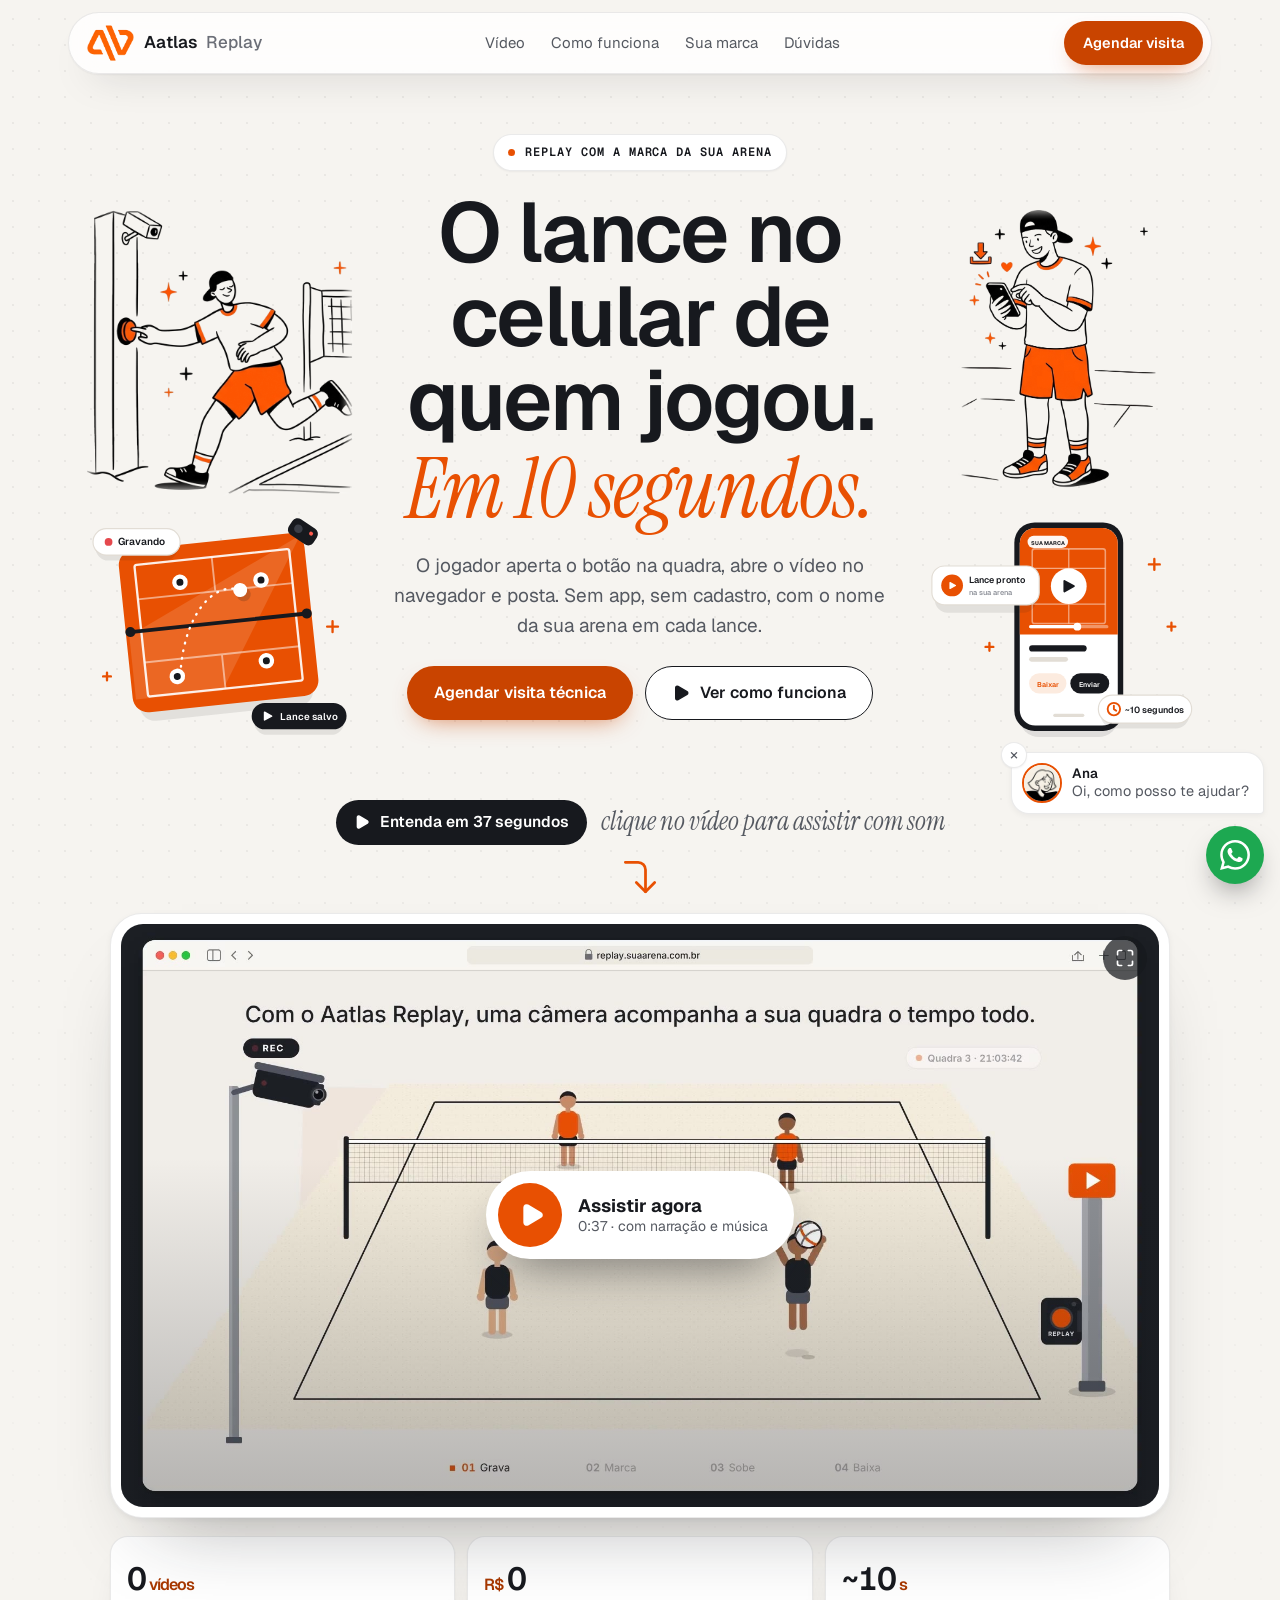
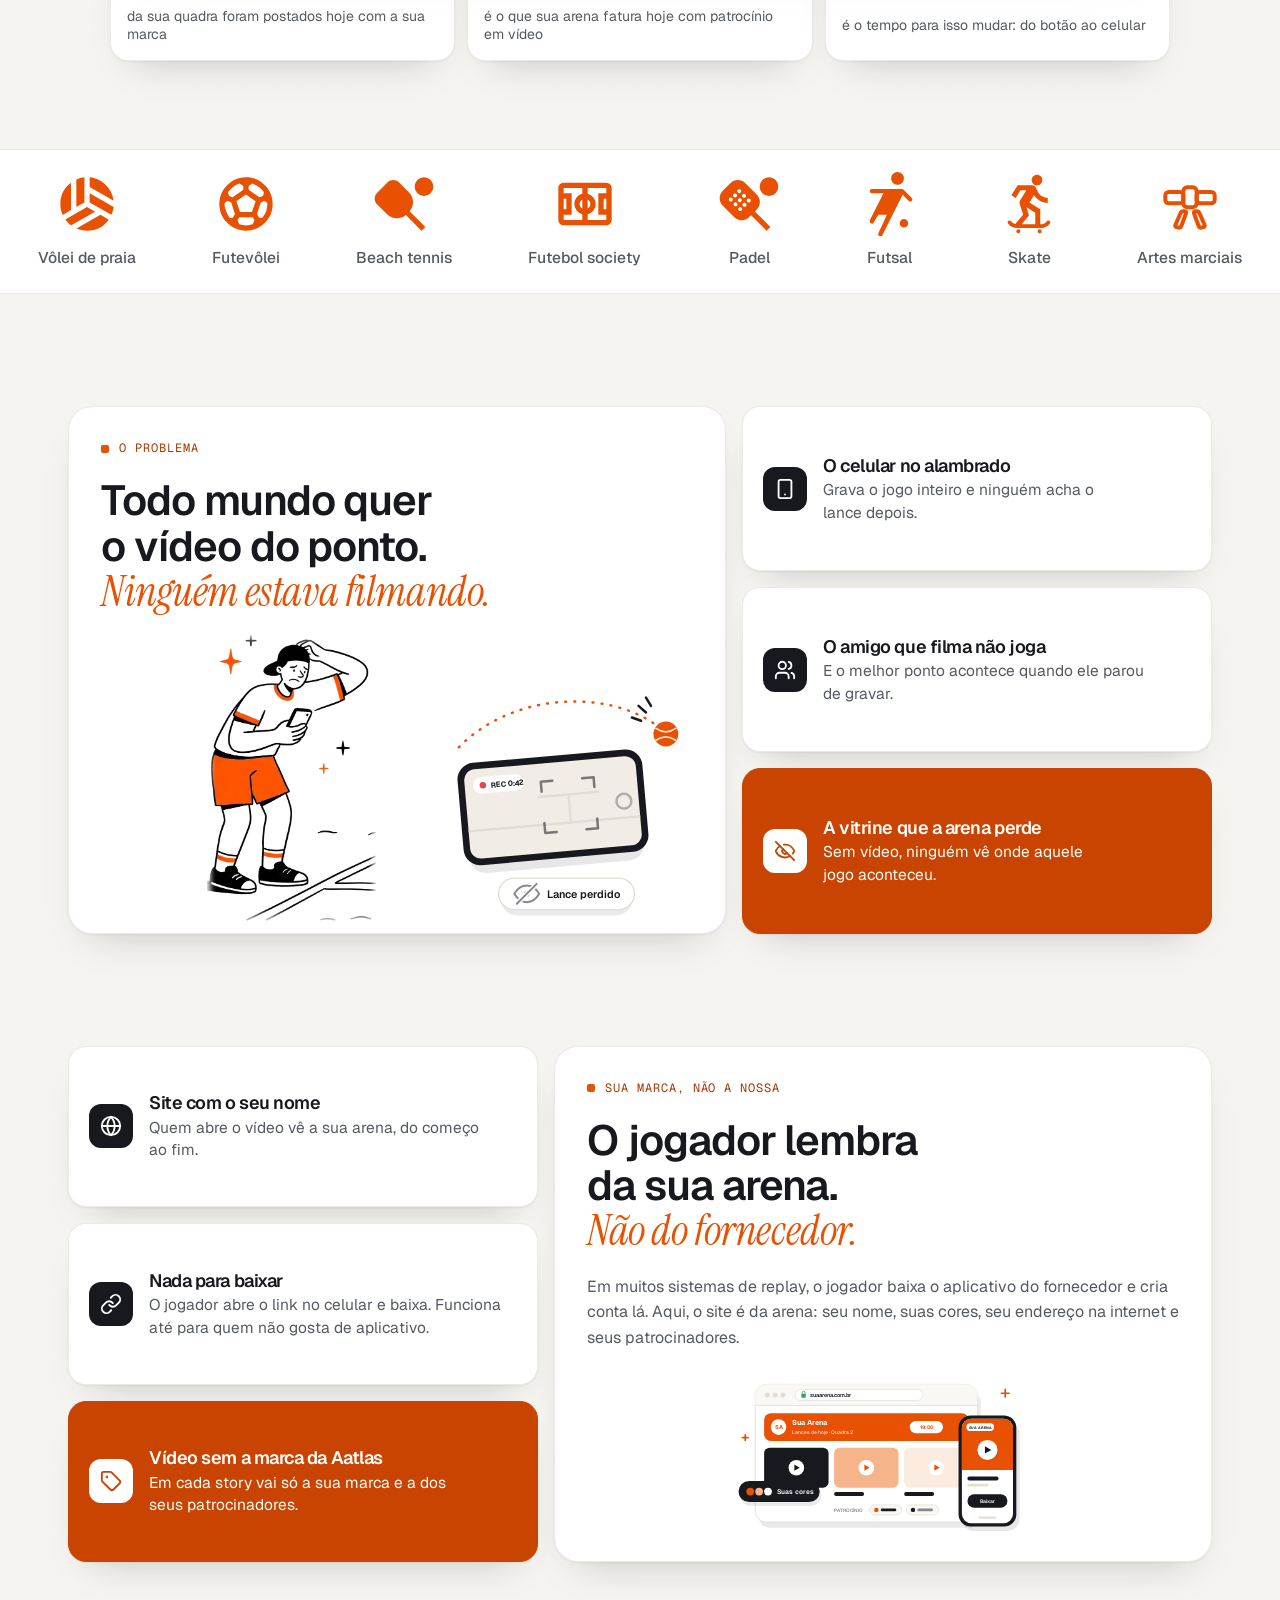
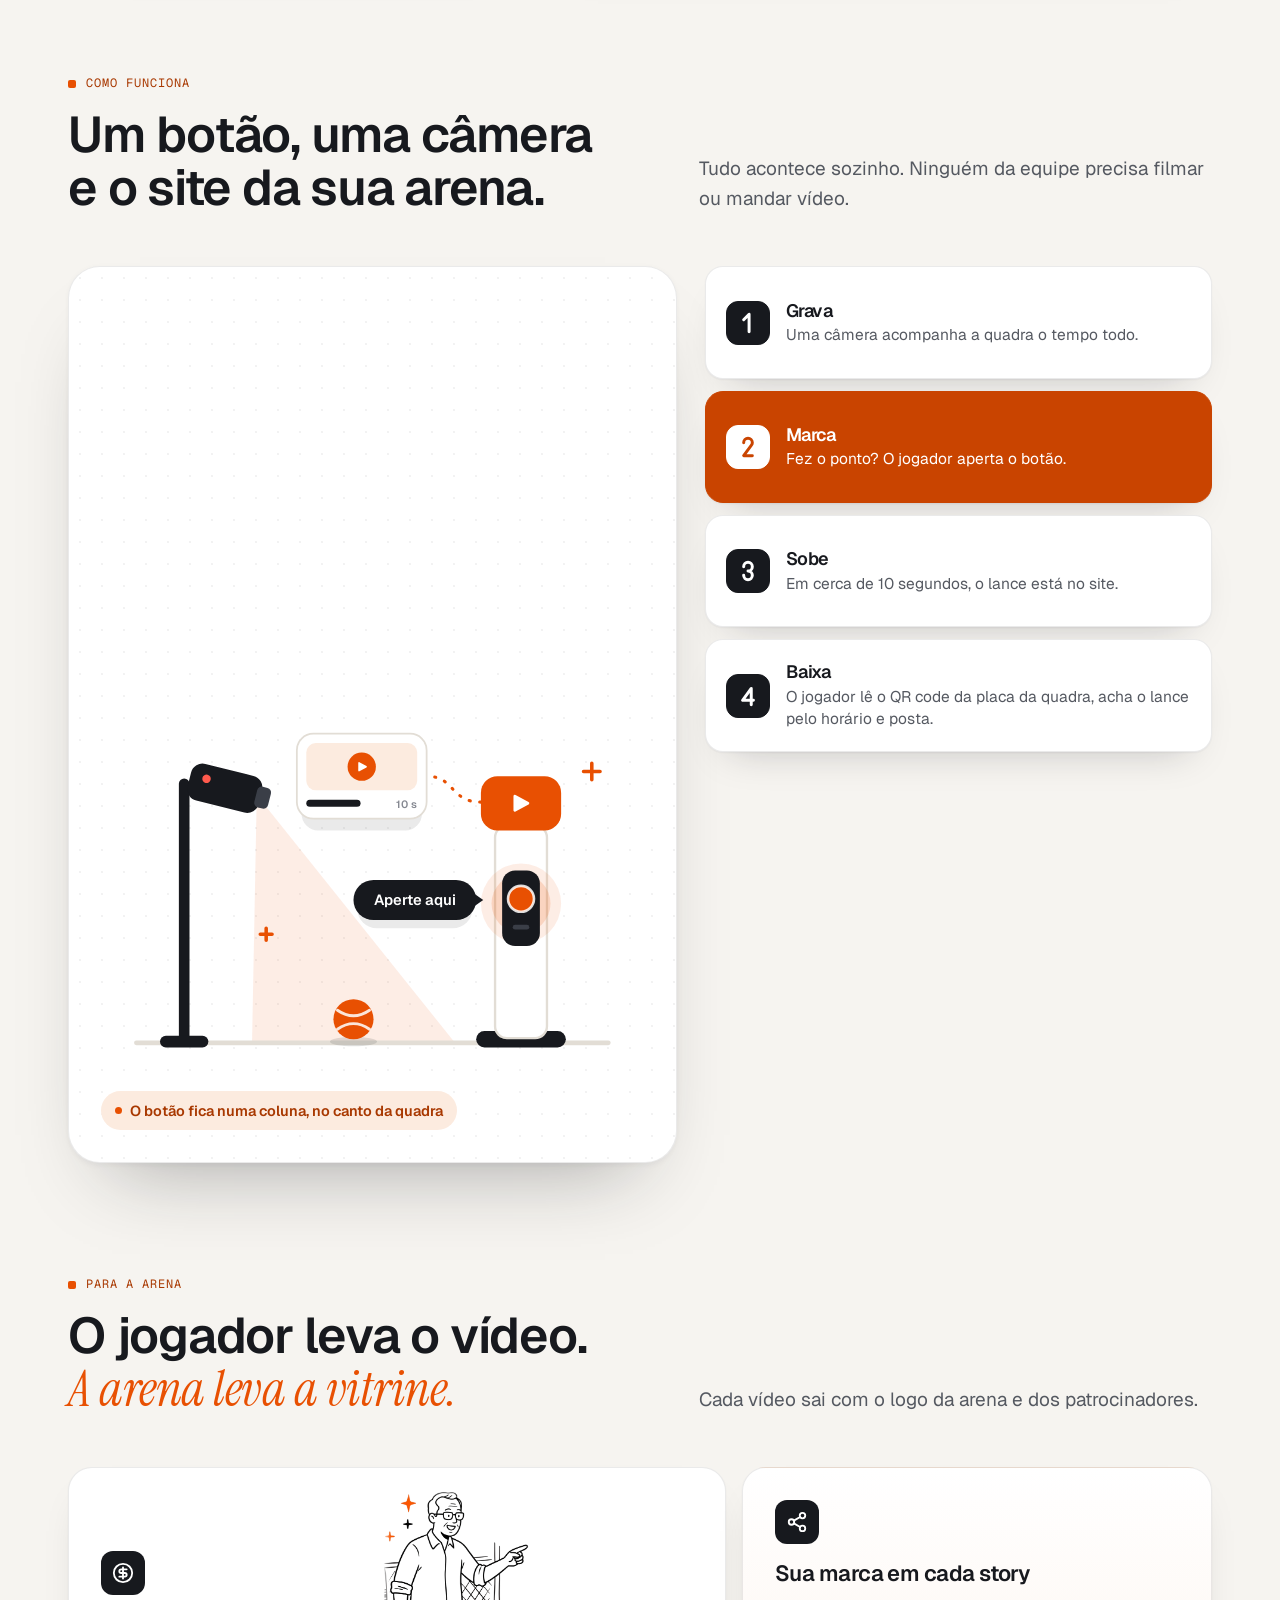
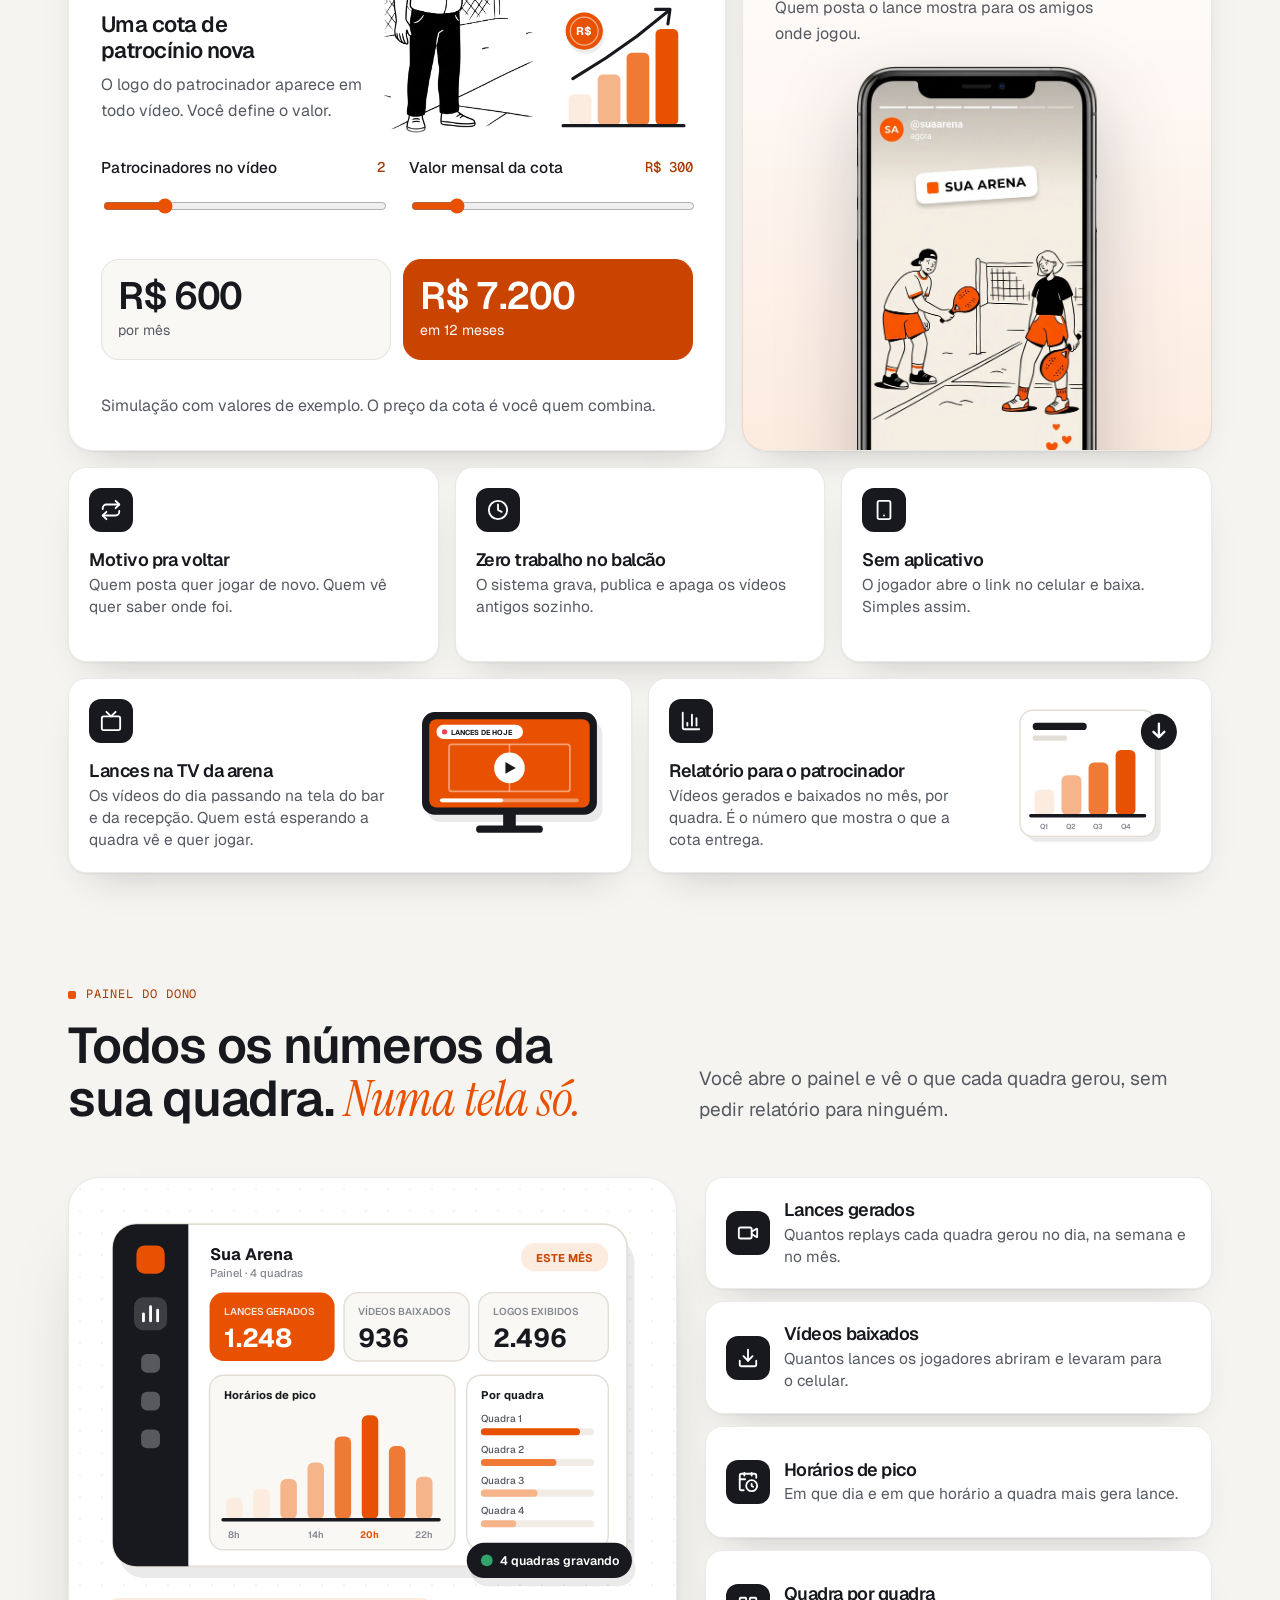
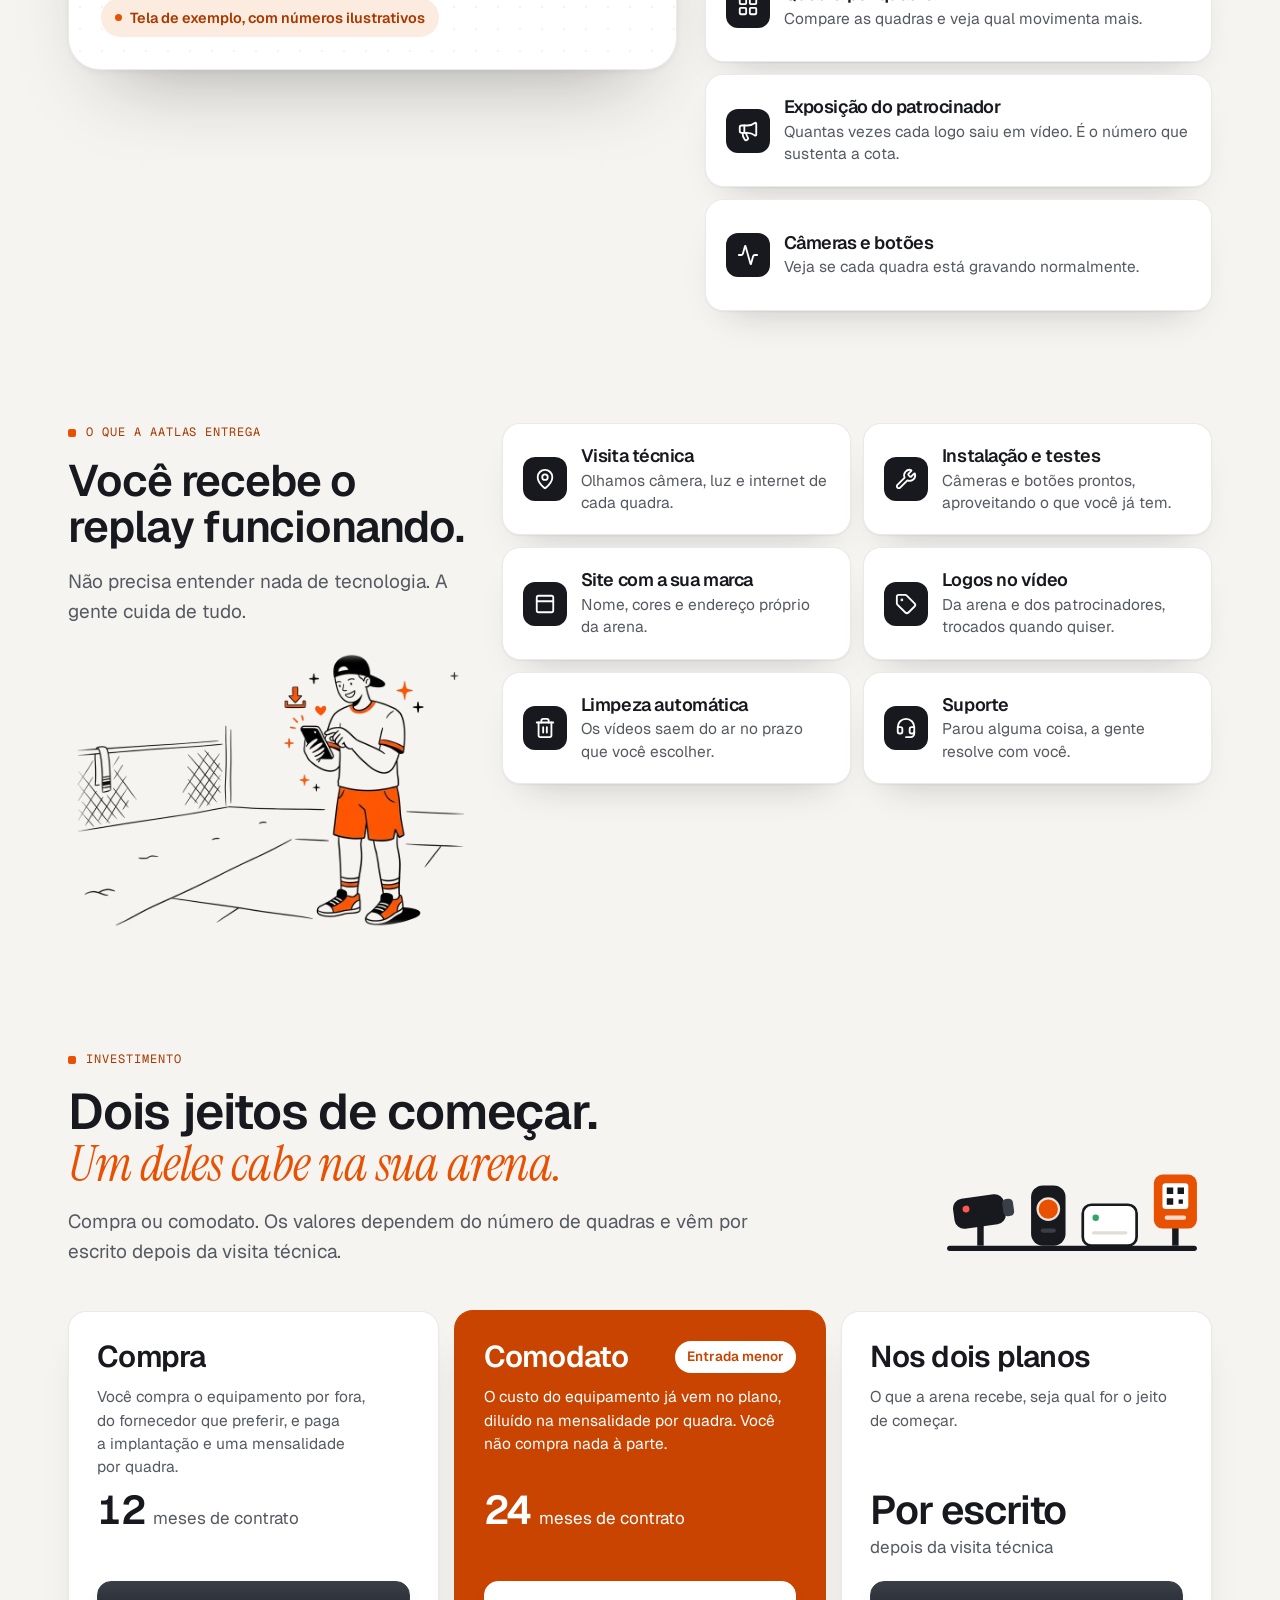
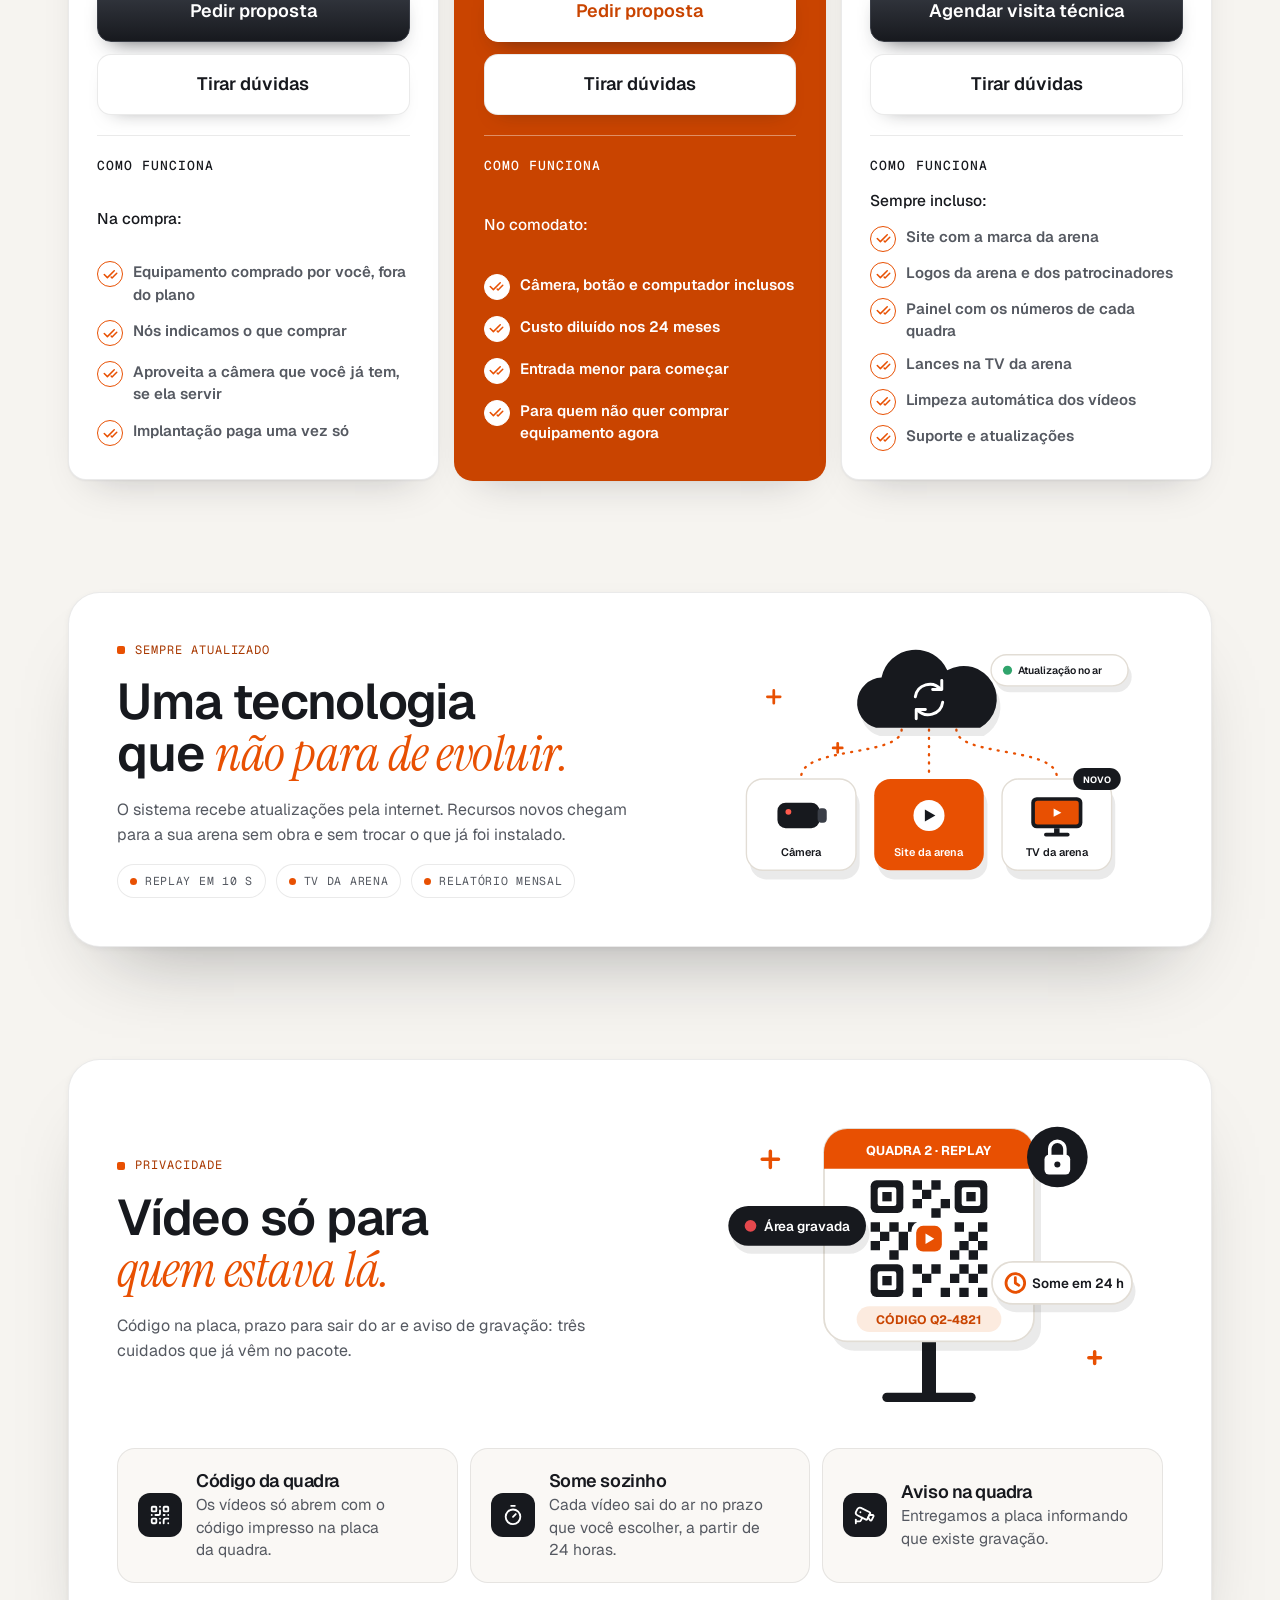
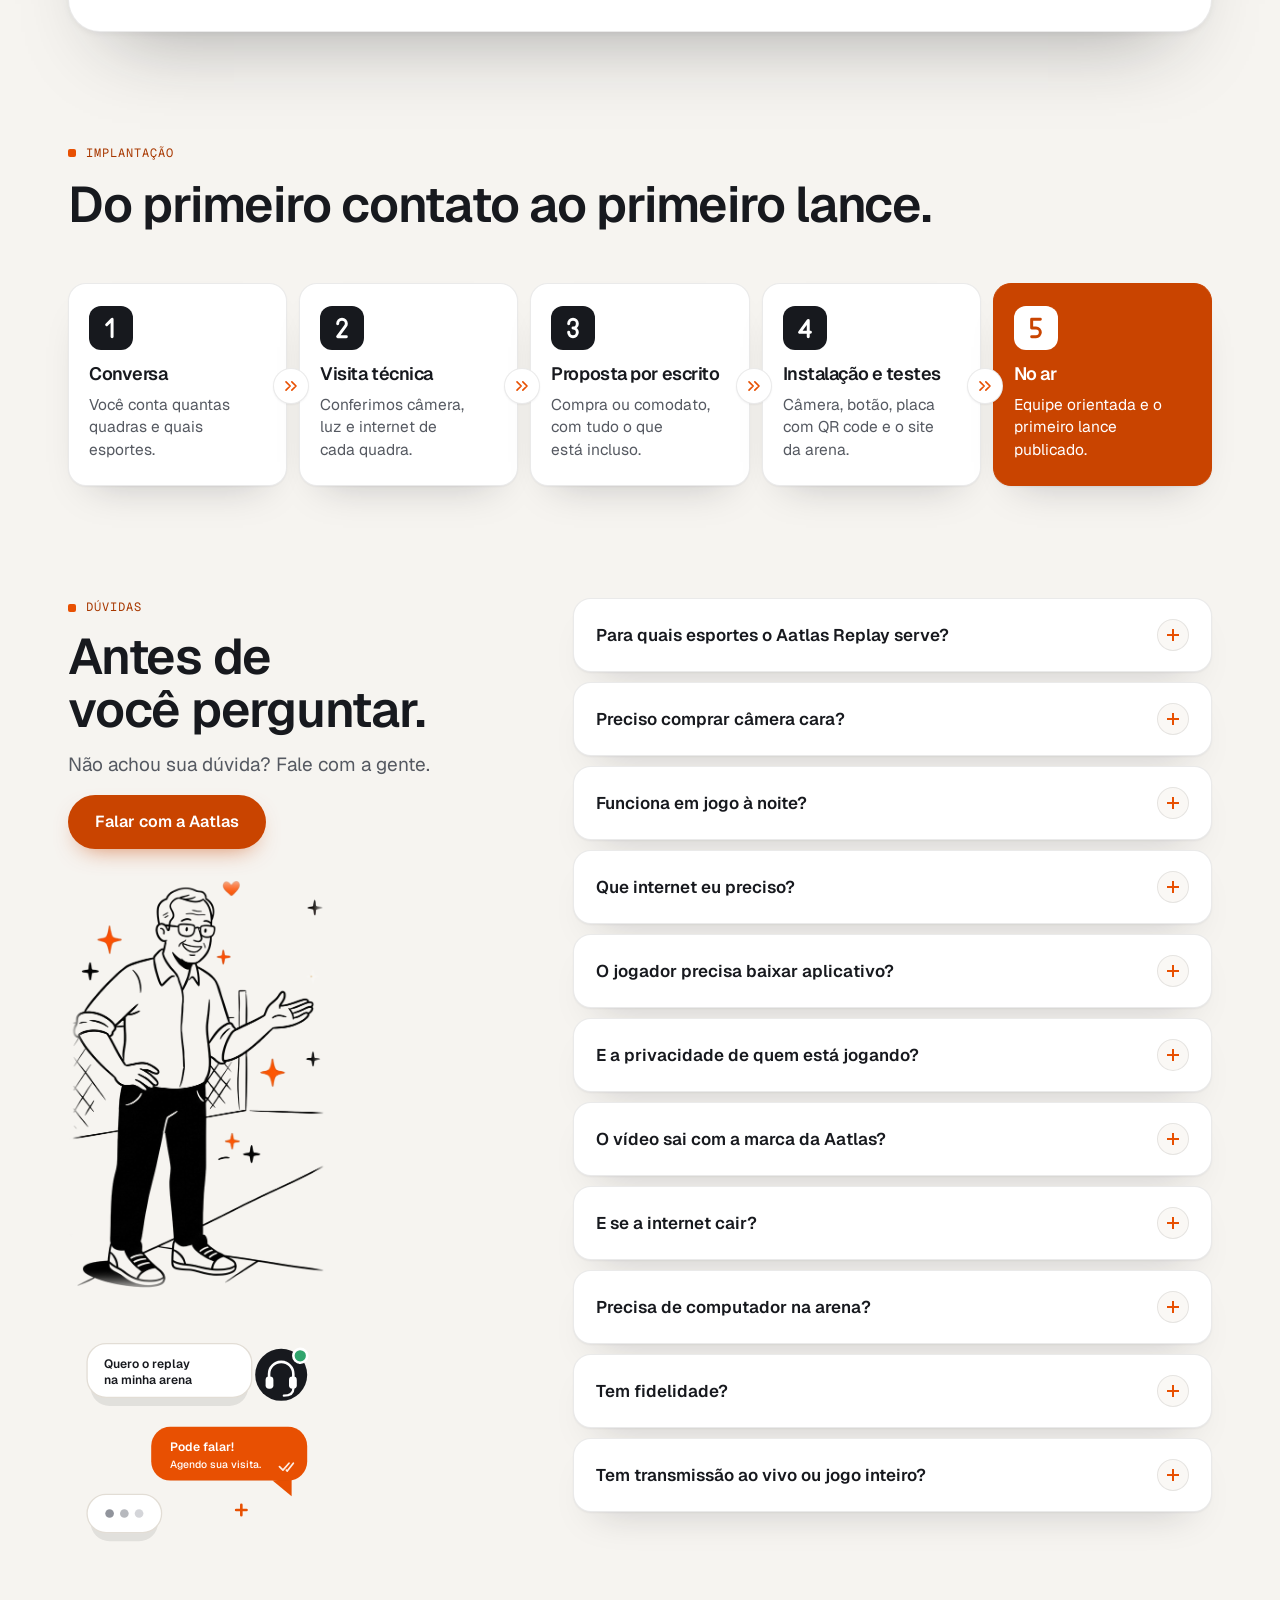
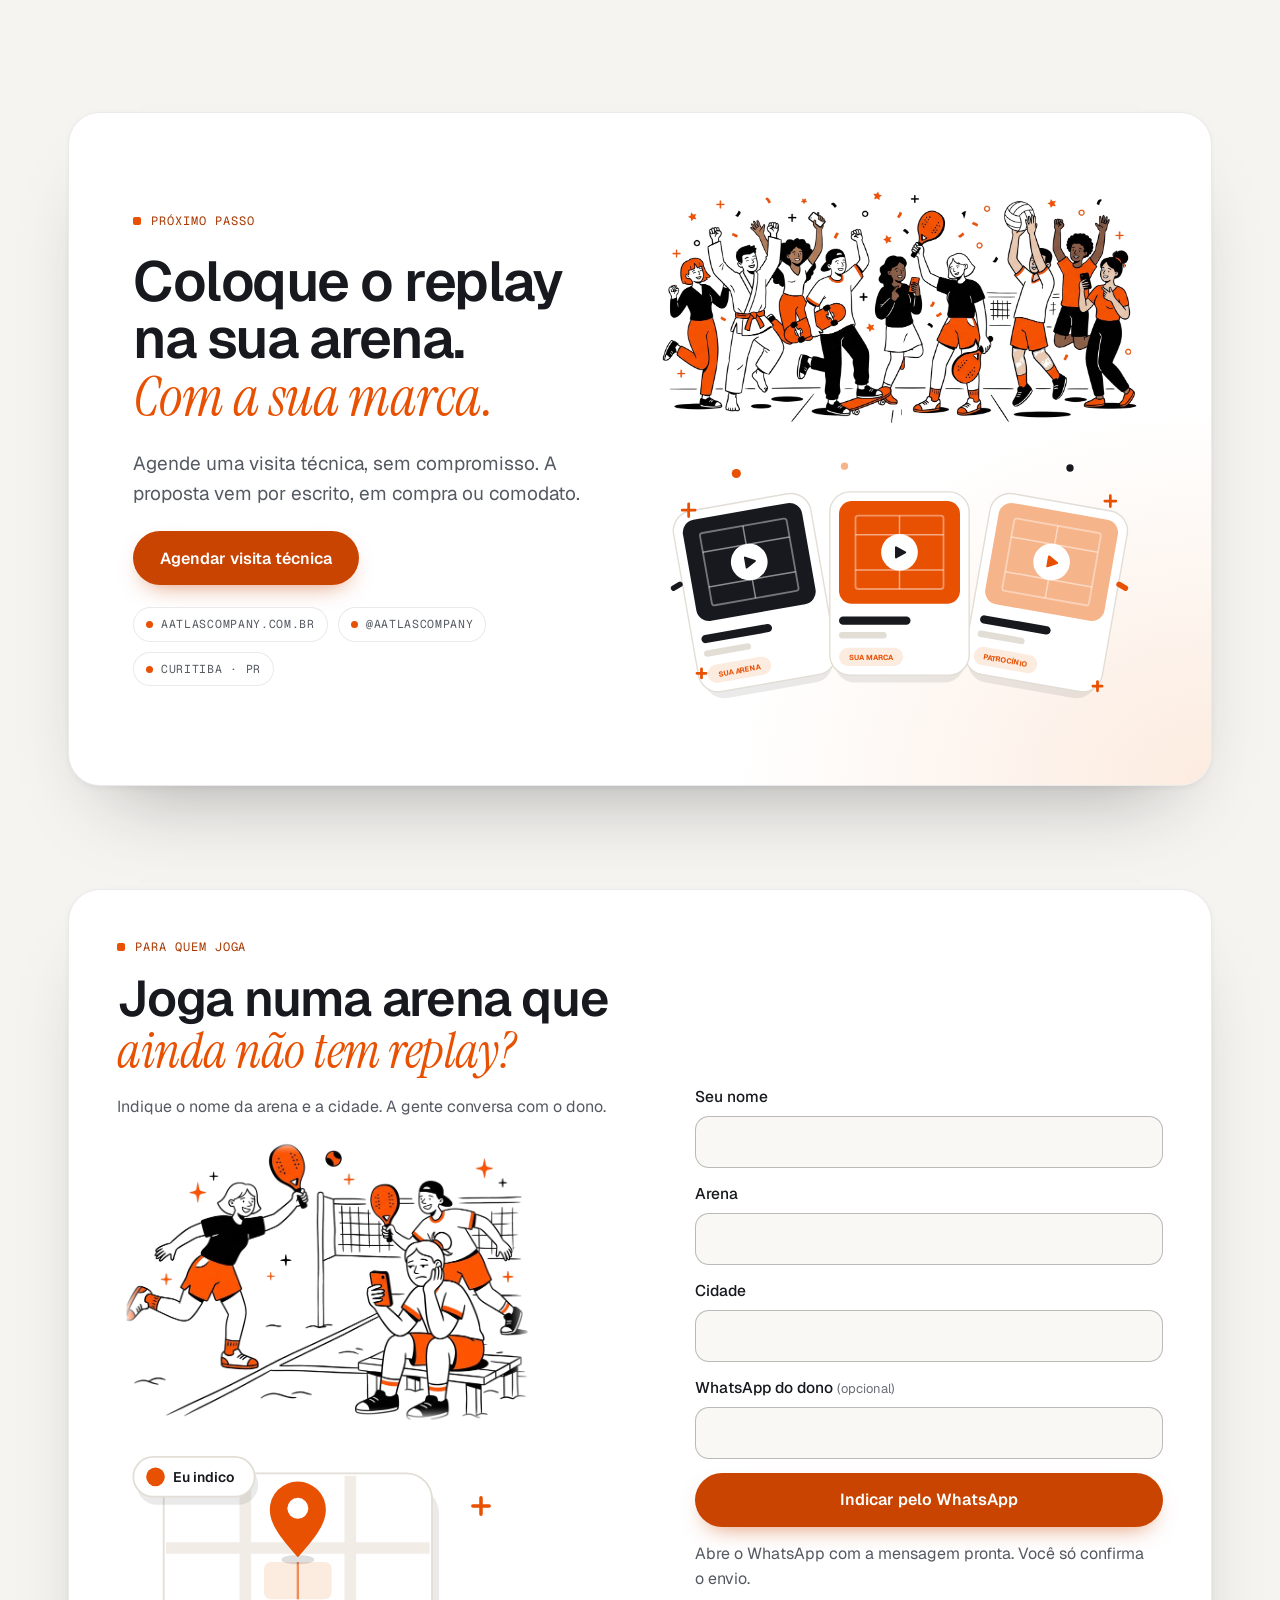
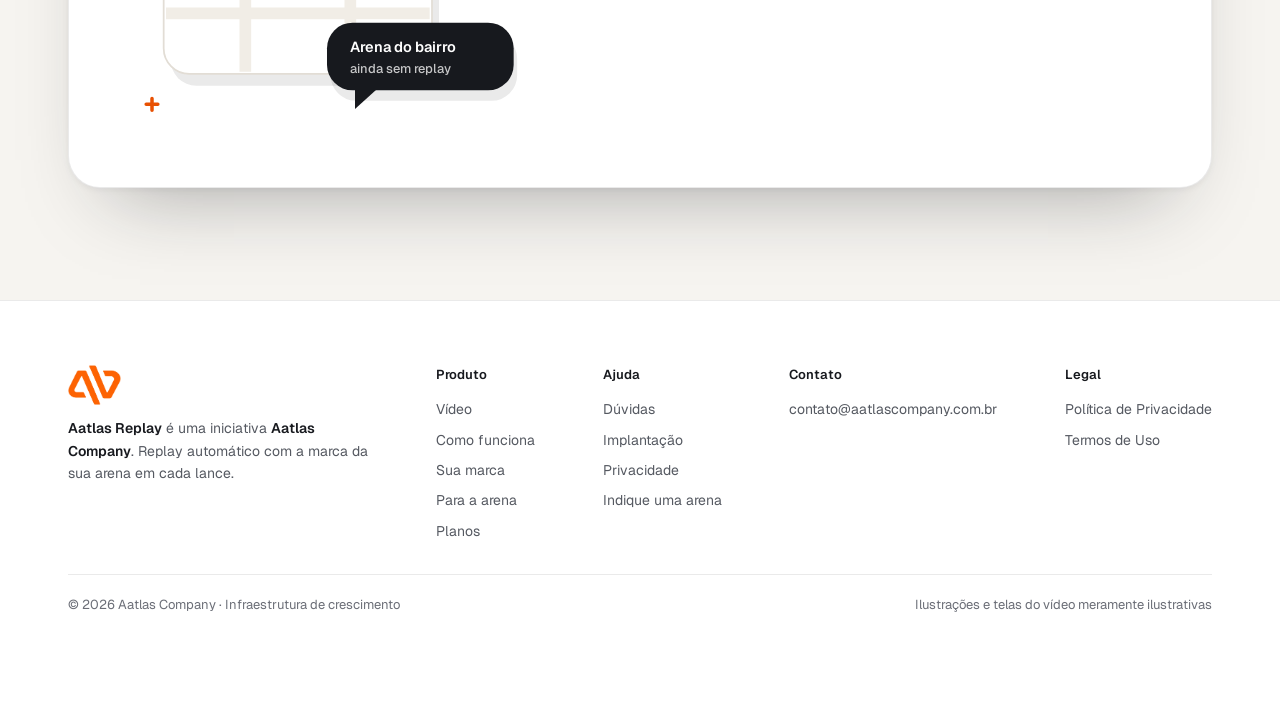
==== commit 92dda59c: "Prepara o site para aatlascompany.com.br/replay (Hostinger) Co-Authored-By: Claude Opus 5.5 <noreply" ====
--- a/index.html
+++ b/index.html
@@ -5,14 +5,14 @@
 <meta name="viewport" content="width=device-width, initial-scale=1, viewport-fit=cover">
 <meta name="theme-color" content="#F6F4F0">
 <title>Aatlas Replay — replay automático para arenas e quadras</title>
-<link rel="canonical" href="https://aatlas-replay-quadras.vercel.app/">
+<link rel="canonical" href="https://www.aatlascompany.com.br/replay/">
 <link rel="icon" type="image/png" href="favicon.png">
 <meta property="og:type" content="website">
 <meta property="og:locale" content="pt_BR">
-<meta property="og:url" content="https://aatlas-replay-quadras.vercel.app/">
+<meta property="og:url" content="https://www.aatlascompany.com.br/replay/">
 <meta property="og:title" content="Aatlas Replay — replay automático para arenas e quadras">
 <meta property="og:description" content="O jogador aperta o botão na quadra e em cerca de 10 segundos o lance está no site da arena, com a sua marca no vídeo.">
-<meta property="og:image" content="https://aatlas-replay-quadras.vercel.app/assets/poster.jpg">
+<meta property="og:image" content="https://www.aatlascompany.com.br/replay/assets/poster.jpg">
 <meta property="og:image:width" content="1920">
 <meta property="og:image:height" content="1080">
 <meta name="twitter:card" content="summary_large_image">
@@ -867,10 +867,11 @@
   startVideo(true);
 });
 
-/* cada seção tem seu endereço (/planos, /duvidas…): o vercel.json entrega o index.html nesses caminhos.
-   Abrindo o arquivo direto (file://) não há servidor, então os links seguem como #âncora. */
+/* cada seção tem seu endereço (/planos, /duvidas…): o vercel.json e o .htaccess entregam o index.html nesses caminhos.
+   Funciona na raiz ou numa pasta (ex.: /replay/planos). Abrindo o arquivo direto (file://), os links seguem como #âncora. */
 if (location.protocol !== "file:") (function(){
-  const caminho = id => id === "topo" ? "/" : "/" + id;
+  const base = location.pathname.replace(/[^/]*$/, "");
+  const caminho = id => id === "topo" ? base : base + id;
   const ir = (id, behavior) => { const el = document.getElementById(id); if (el) el.scrollIntoView({behavior}); };
   document.querySelectorAll('a[href^="#"]:not(#hero-watch)').forEach(a => {
     const id = a.hash.slice(1);
@@ -881,16 +882,16 @@
       e.preventDefault(); history.pushState(null, "", caminho(id)); ir(id);
     });
   });
-  const daUrl = behavior => ir(location.pathname.slice(1) || "topo", behavior);
+  const daUrl = behavior => ir(location.pathname.slice(base.length) || "topo", behavior);
   addEventListener("popstate", () => daUrl());
-  if (location.pathname !== "/") { daUrl("instant"); addEventListener("load", () => daUrl("instant")); }
+  if (location.pathname !== base) { daUrl("instant"); addEventListener("load", () => daUrl("instant")); }
   /* ao rolar, o endereço acompanha a seção que está no meio da tela */
   const alvos = [...document.querySelectorAll("#video, main section[id]")];
   let t;
   addEventListener("scroll", () => {
     clearTimeout(t);
     t = setTimeout(() => {
-      const a = alvos.filter(s => s.getBoundingClientRect().top <= innerHeight / 2).pop(), p = a ? "/" + a.id : "/";
+      const a = alvos.filter(s => s.getBoundingClientRect().top <= innerHeight / 2).pop(), p = a ? base + a.id : base;
       if (p !== location.pathname) history.replaceState(null, "", p);
     }, 150);
   }, {passive: true});
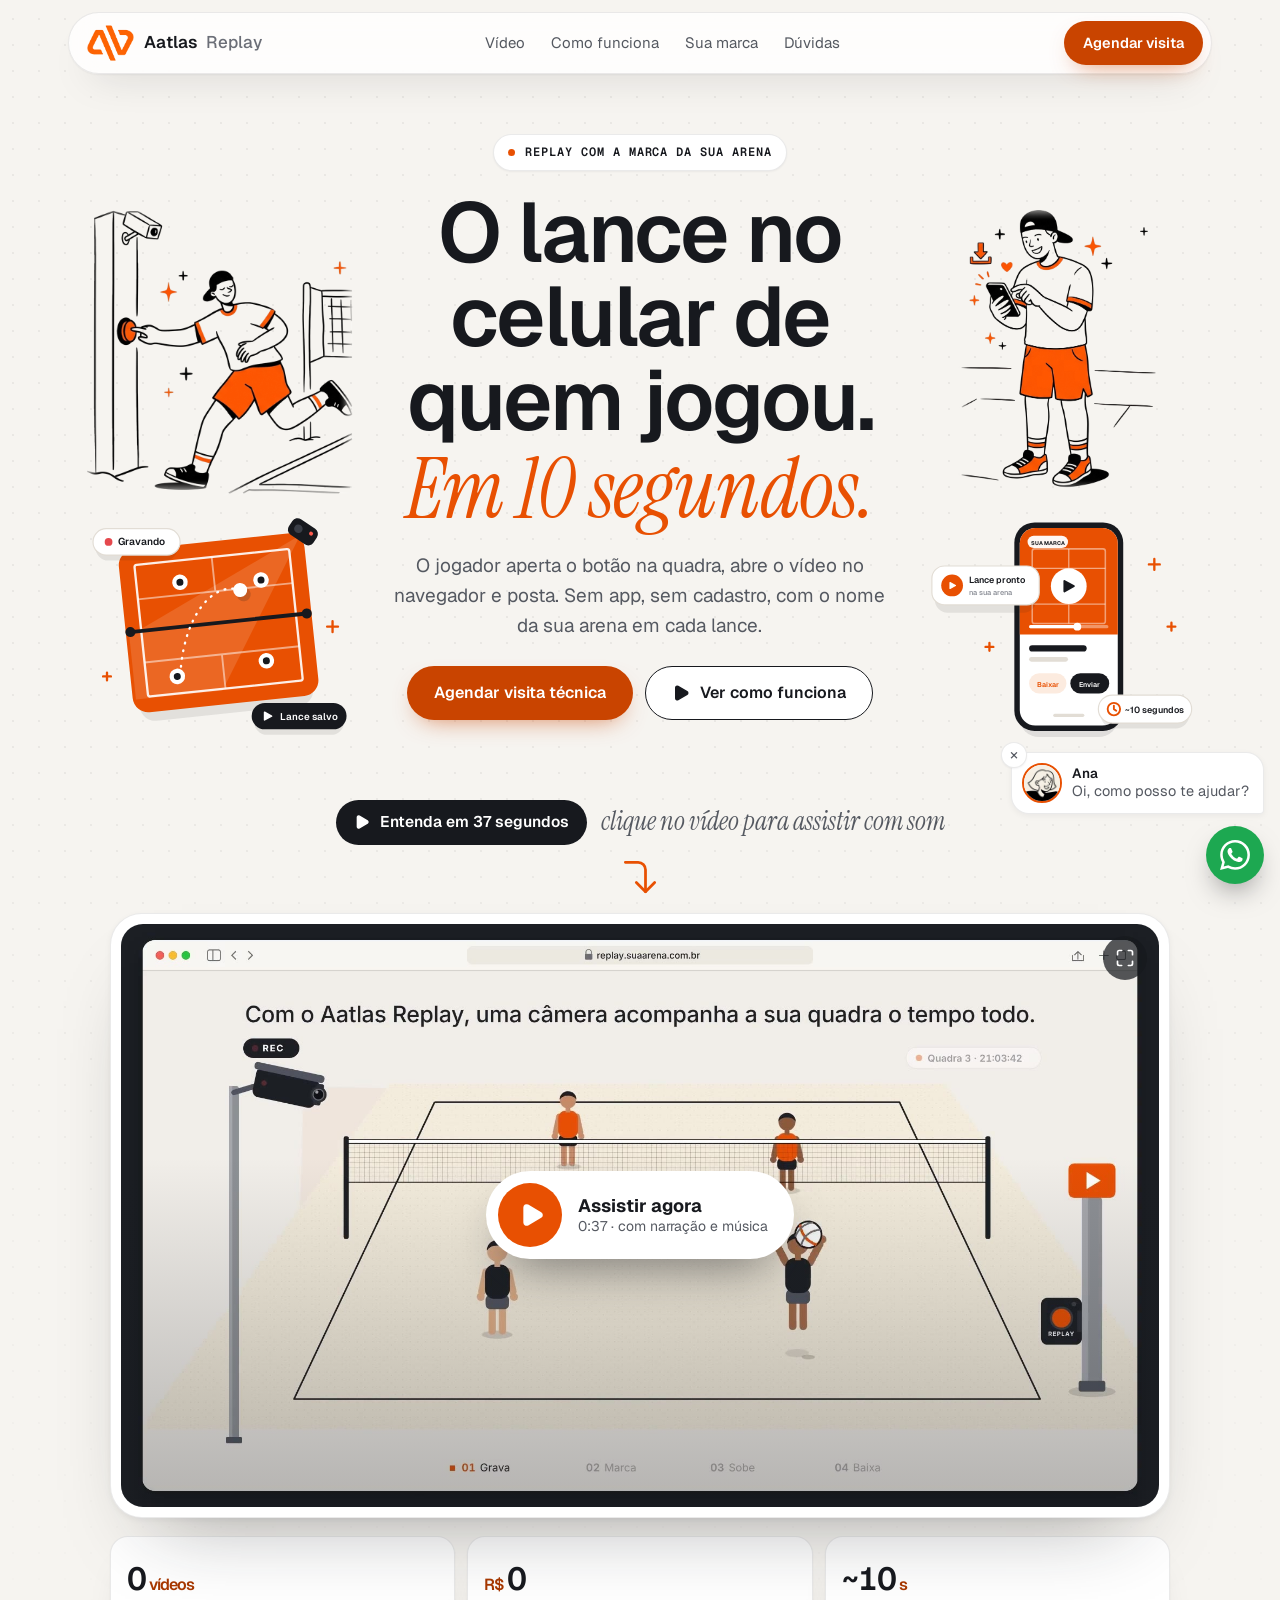
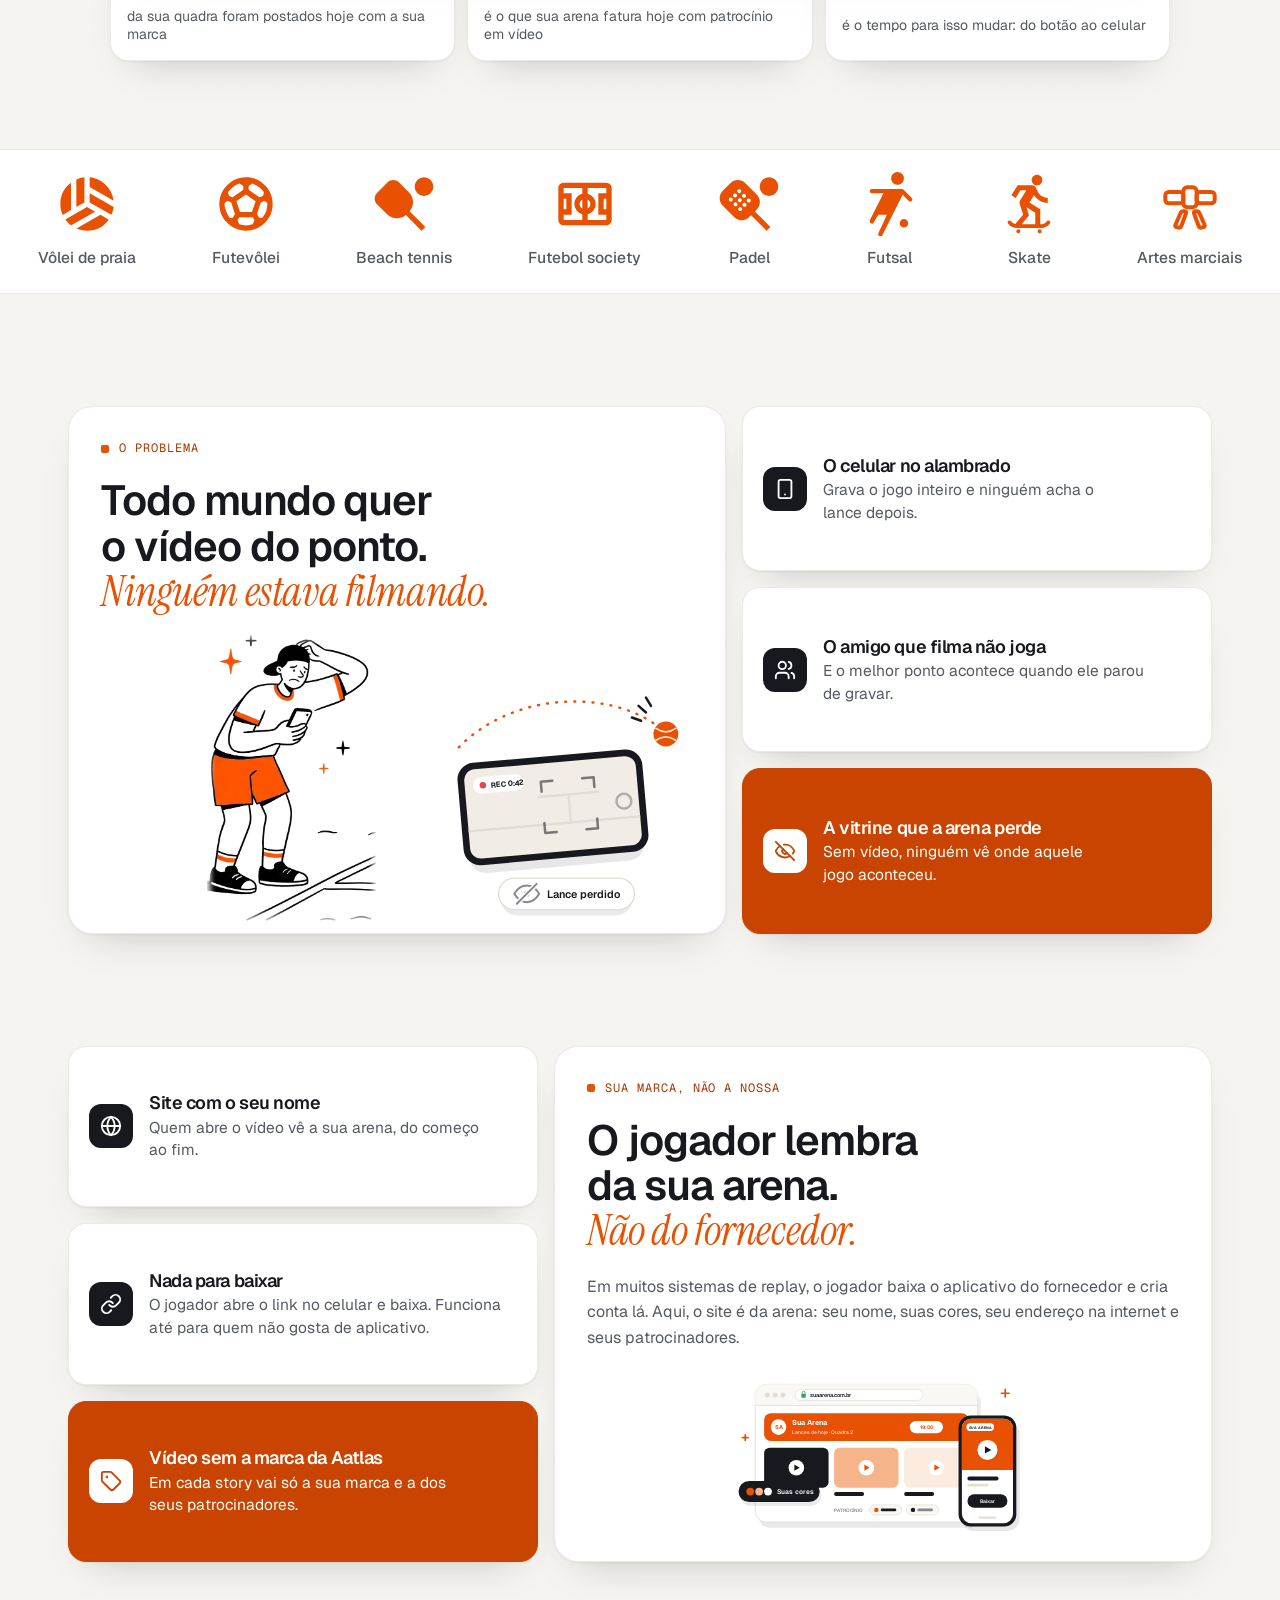
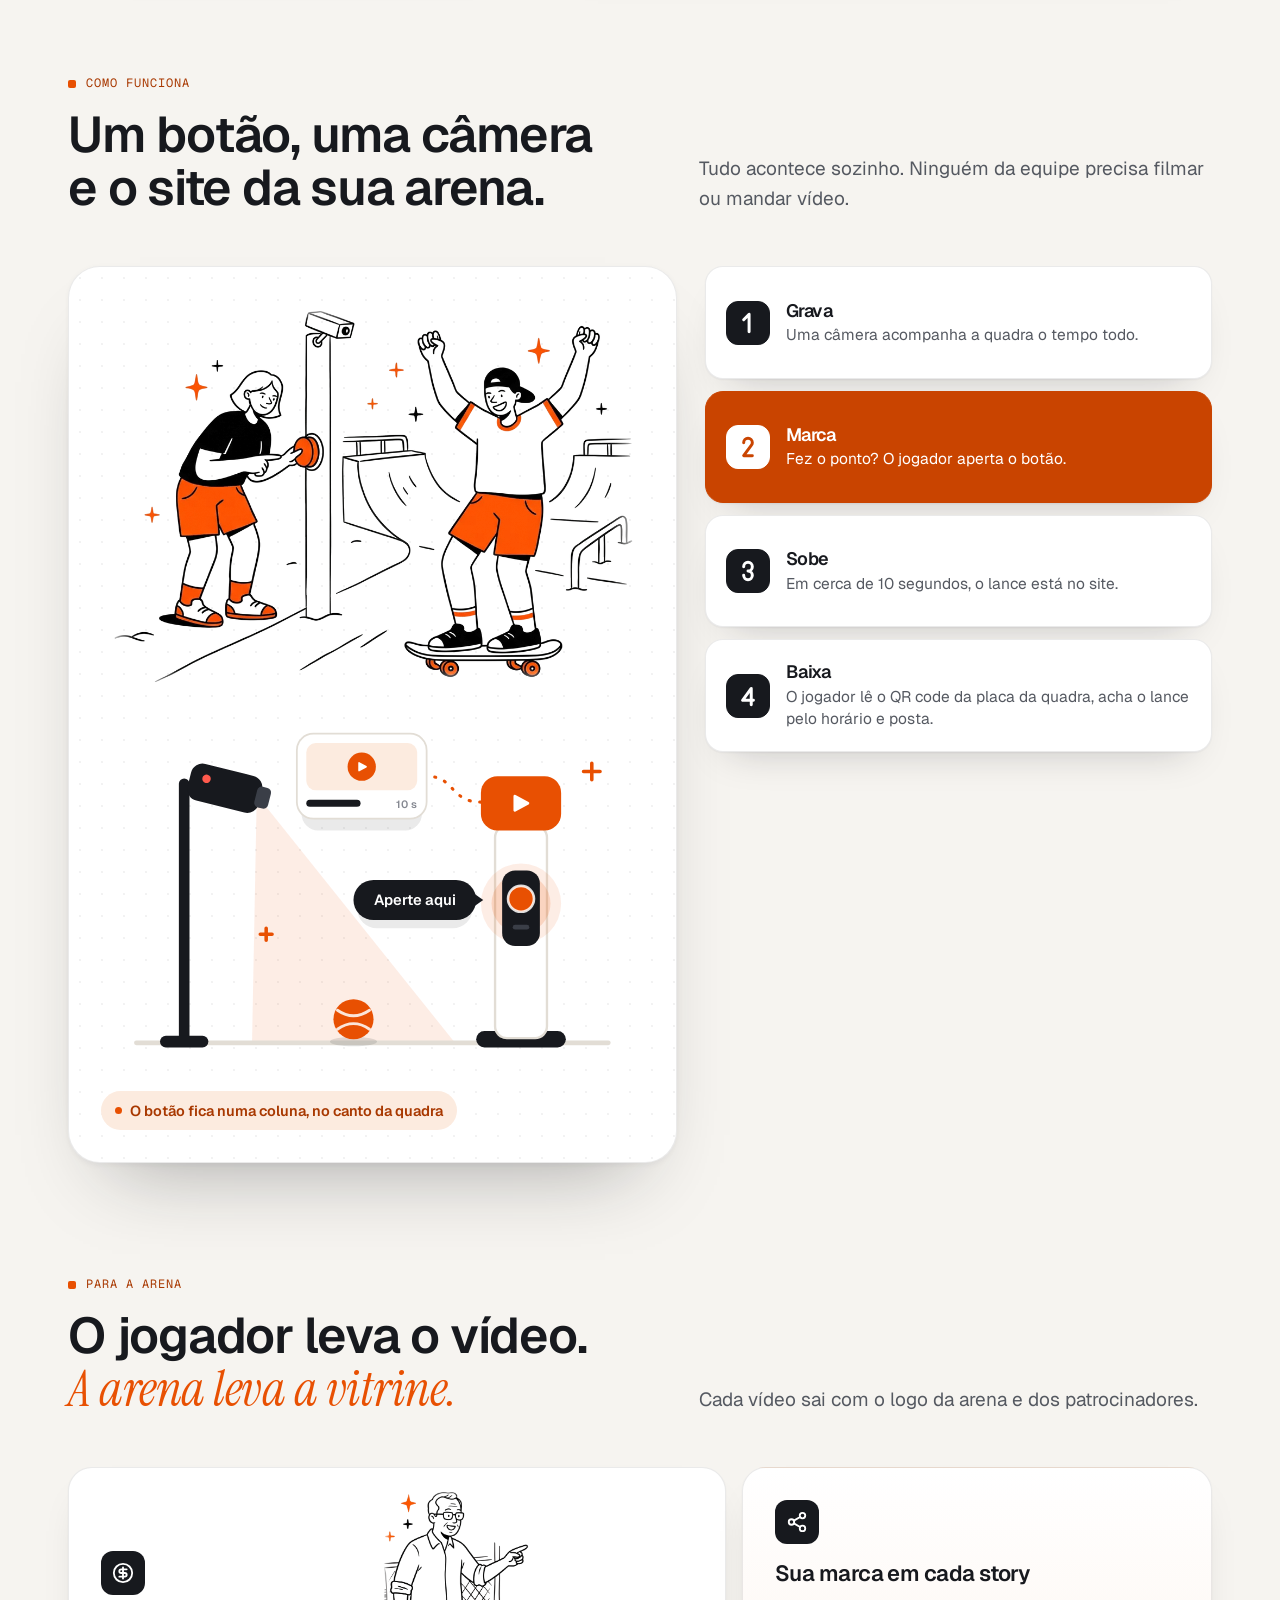
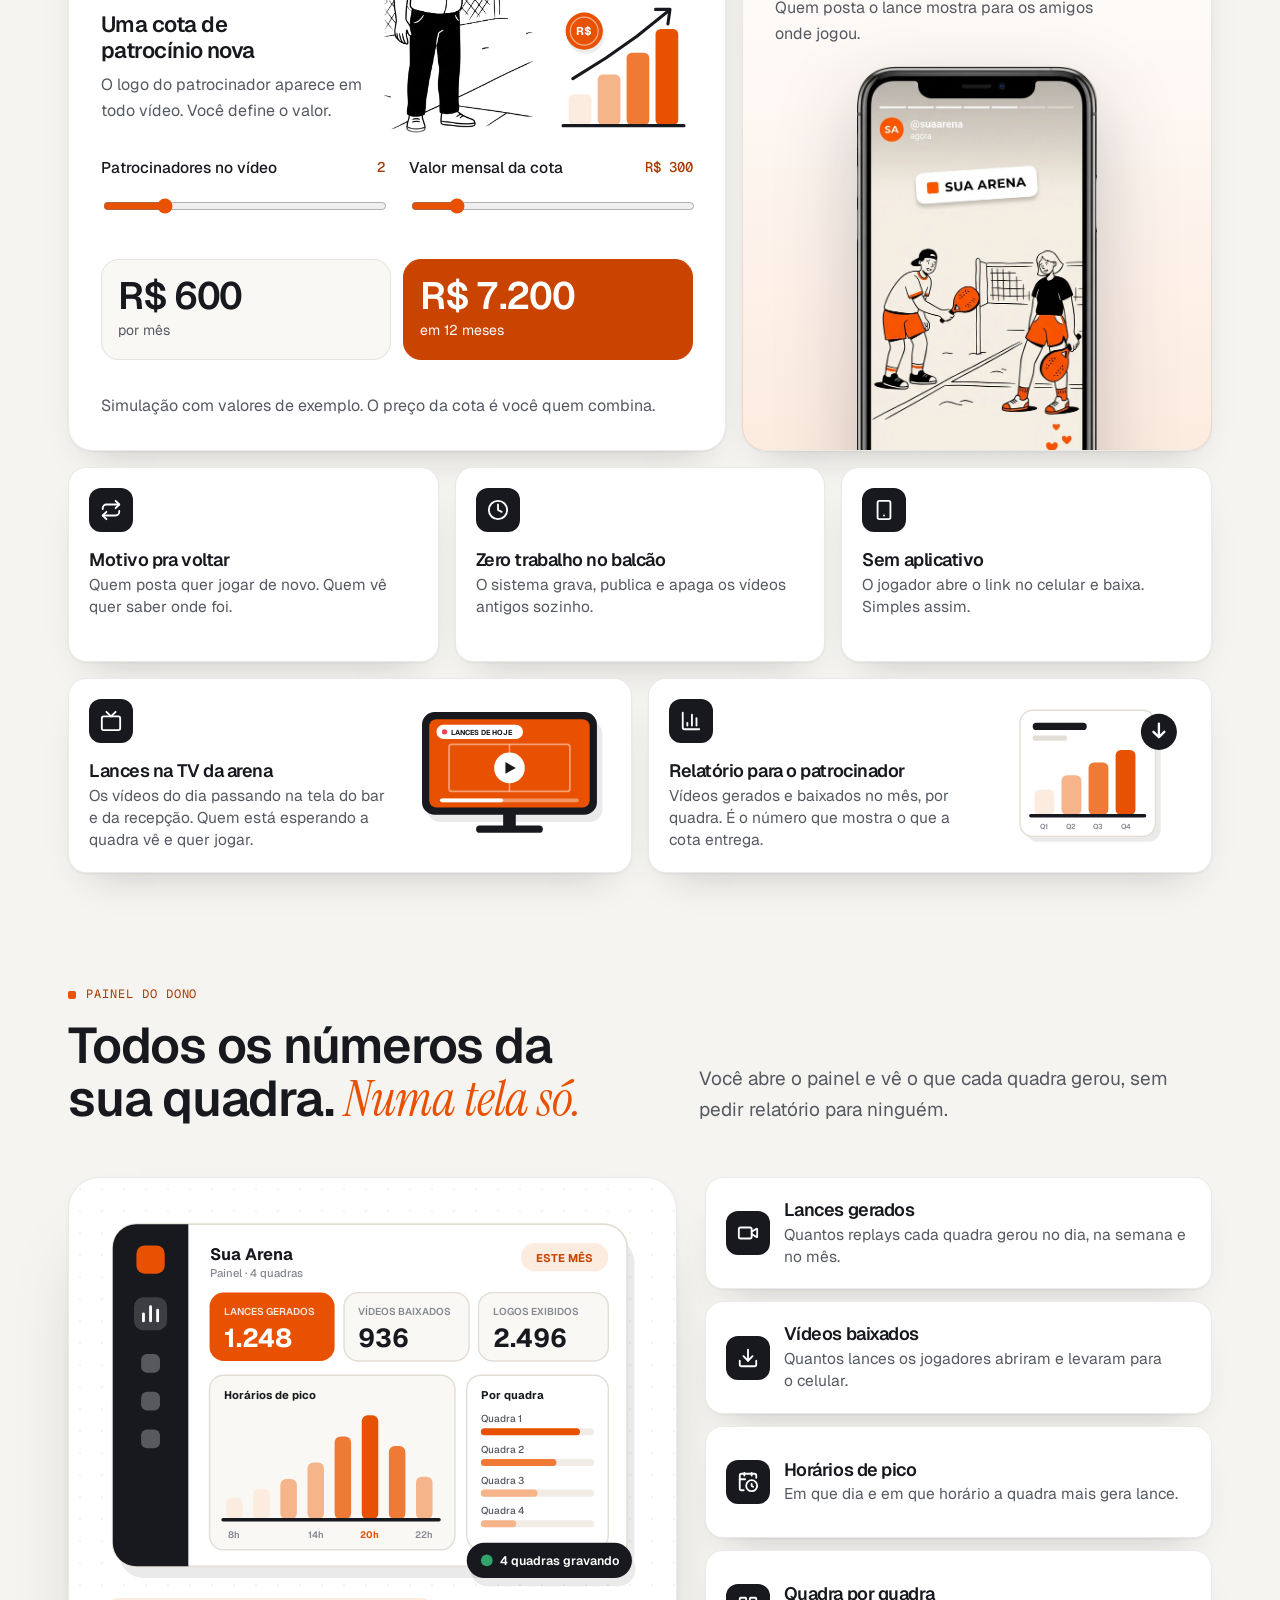
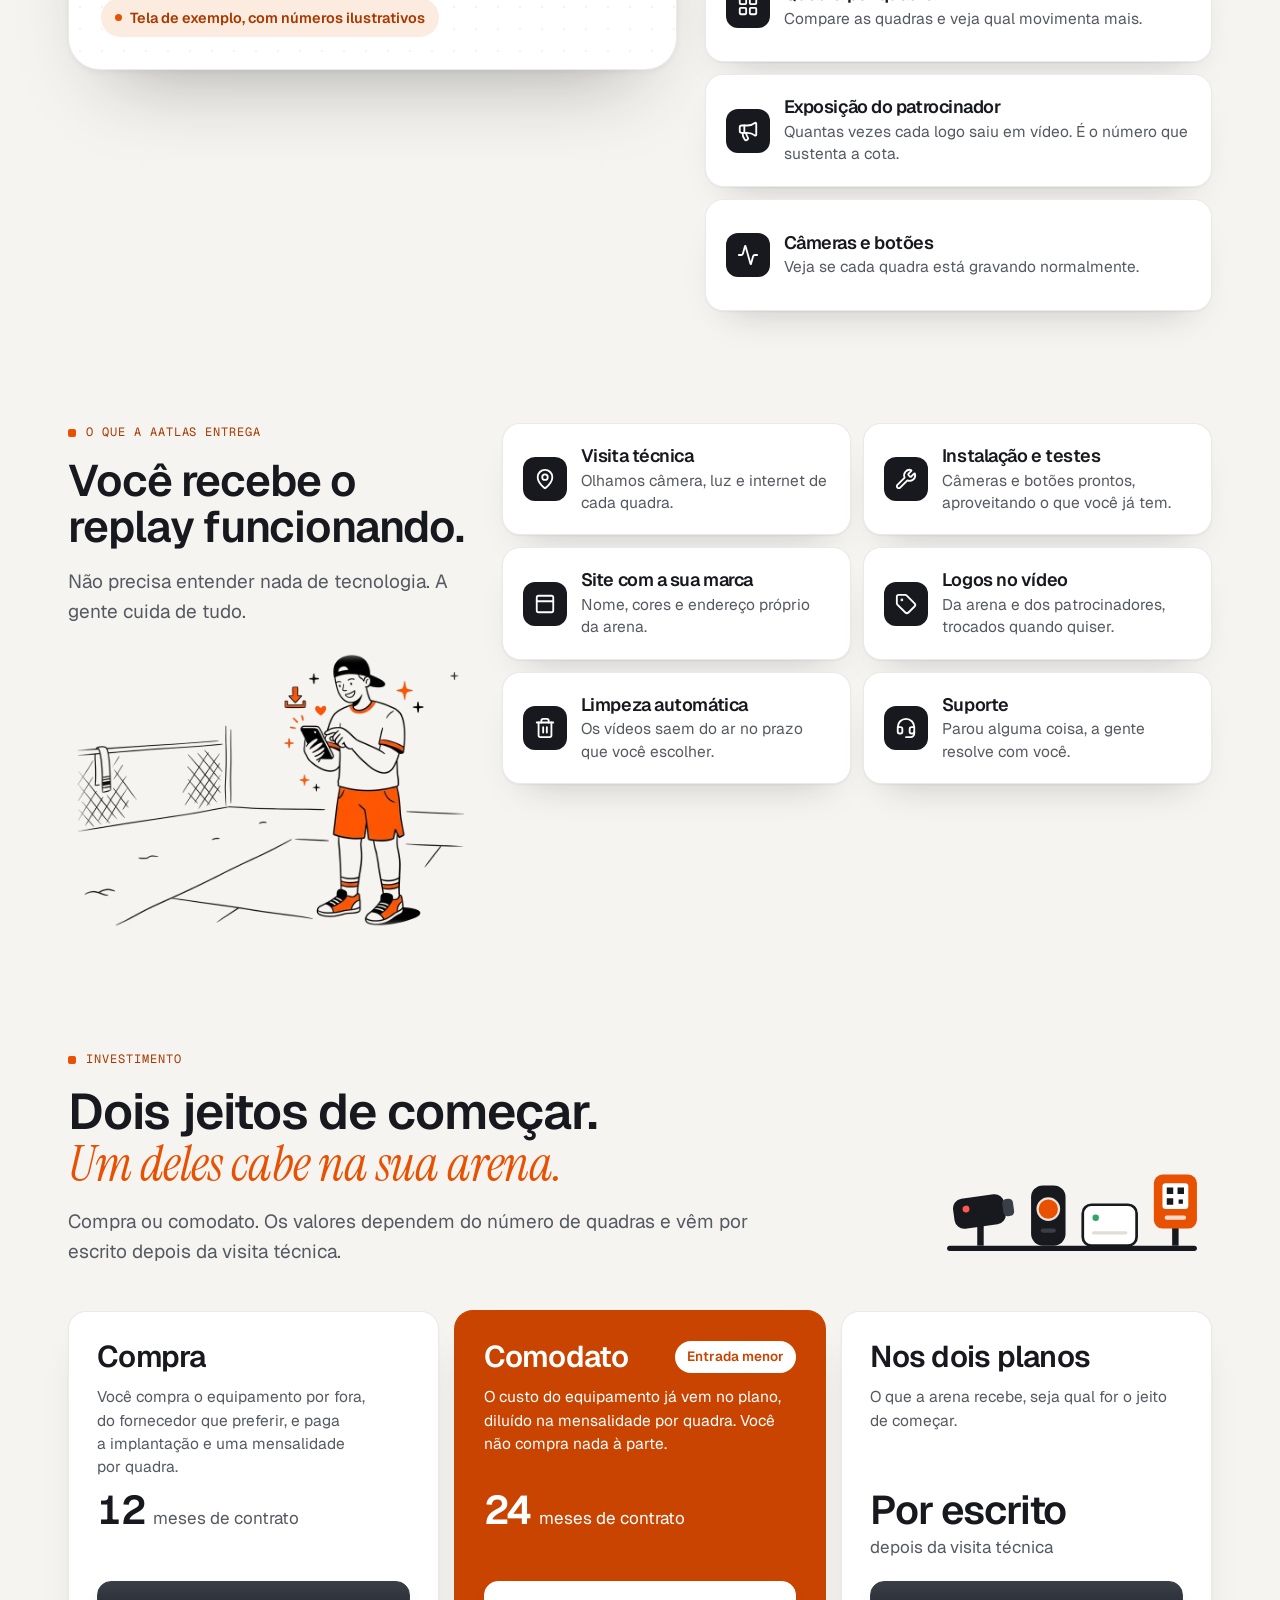
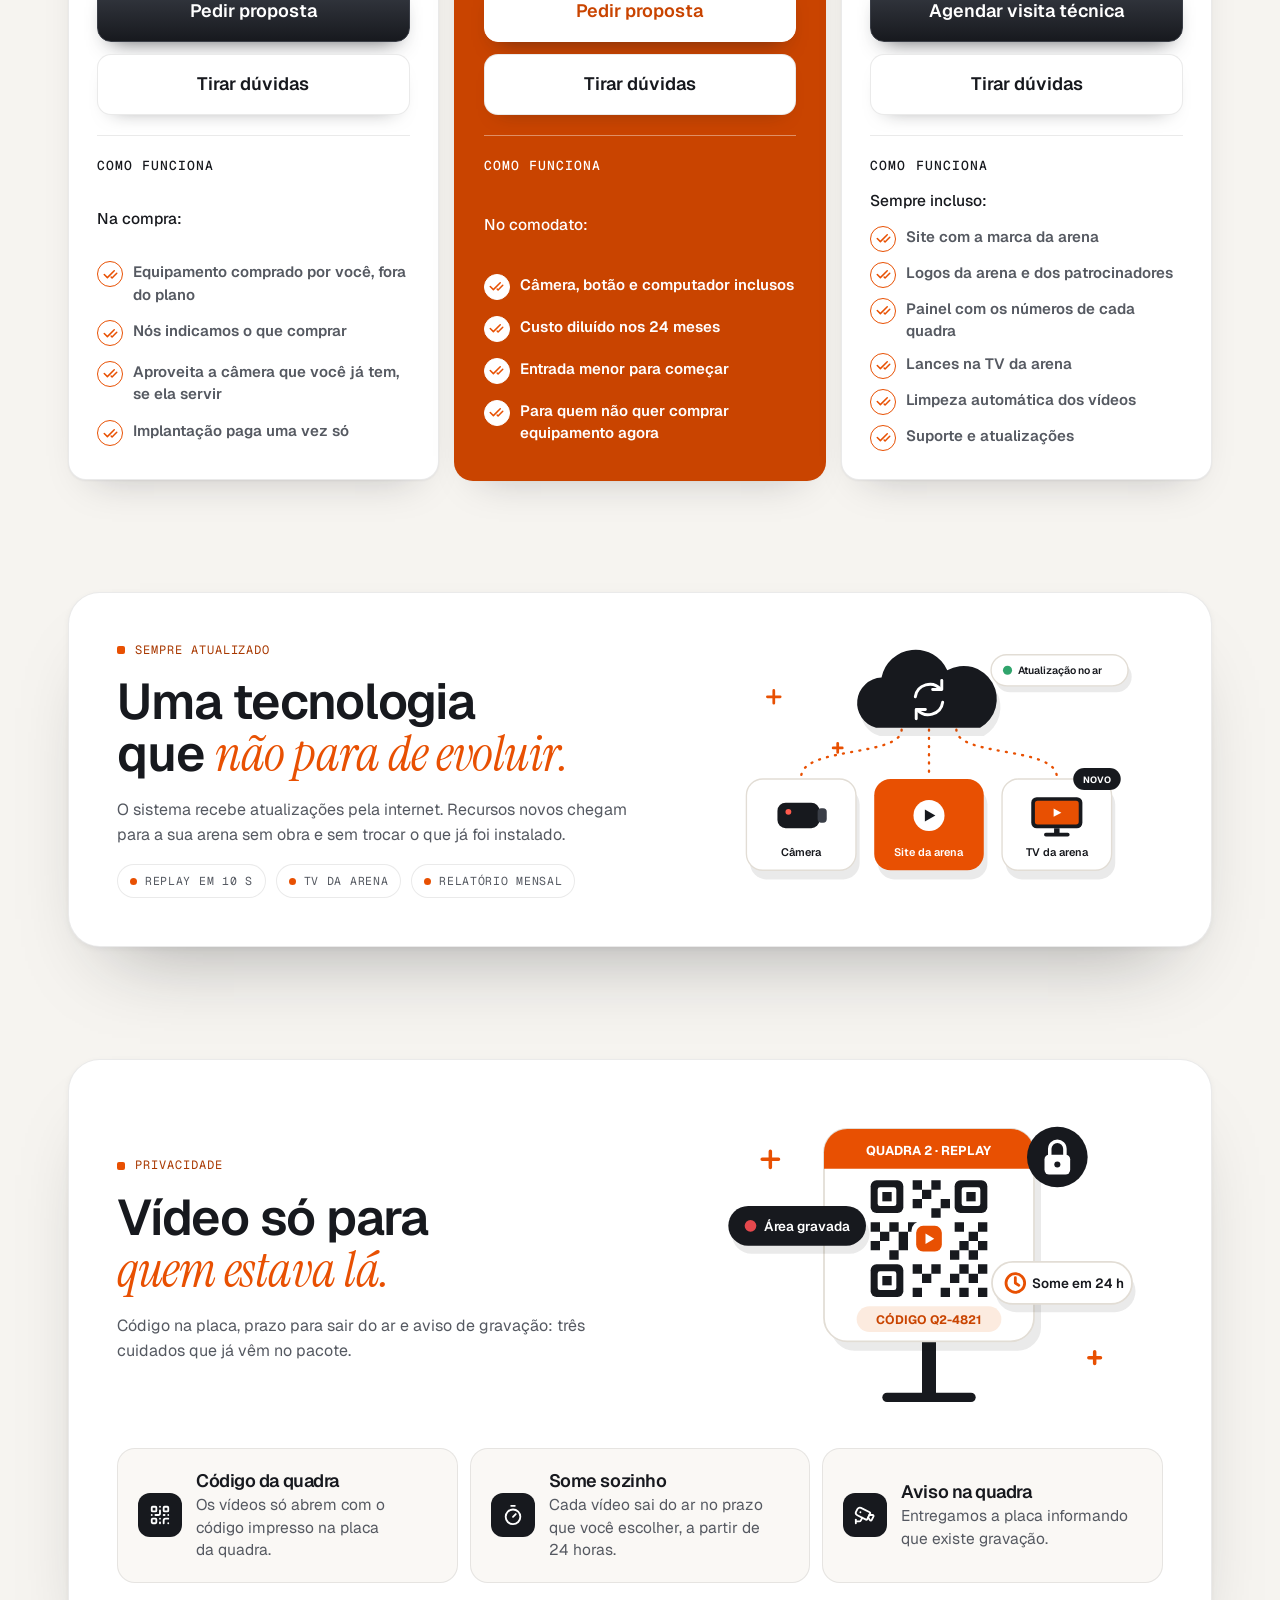
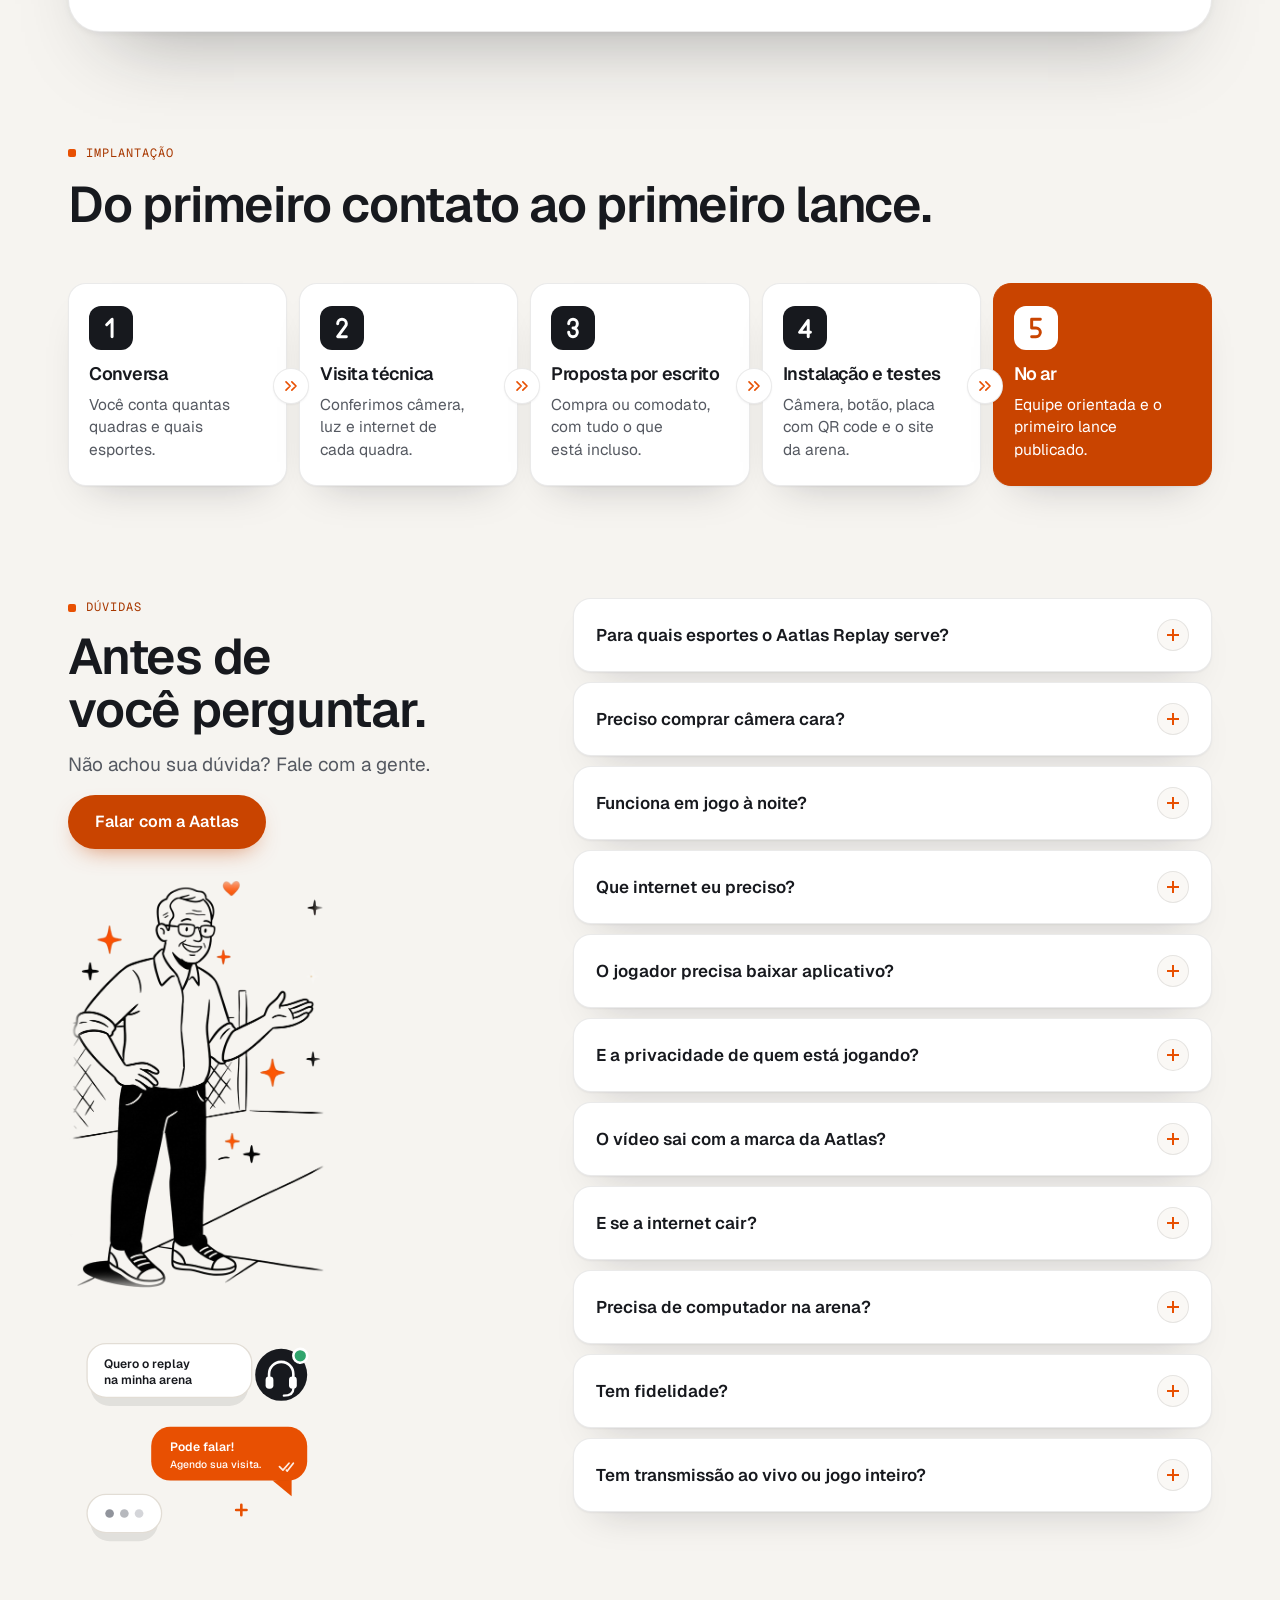
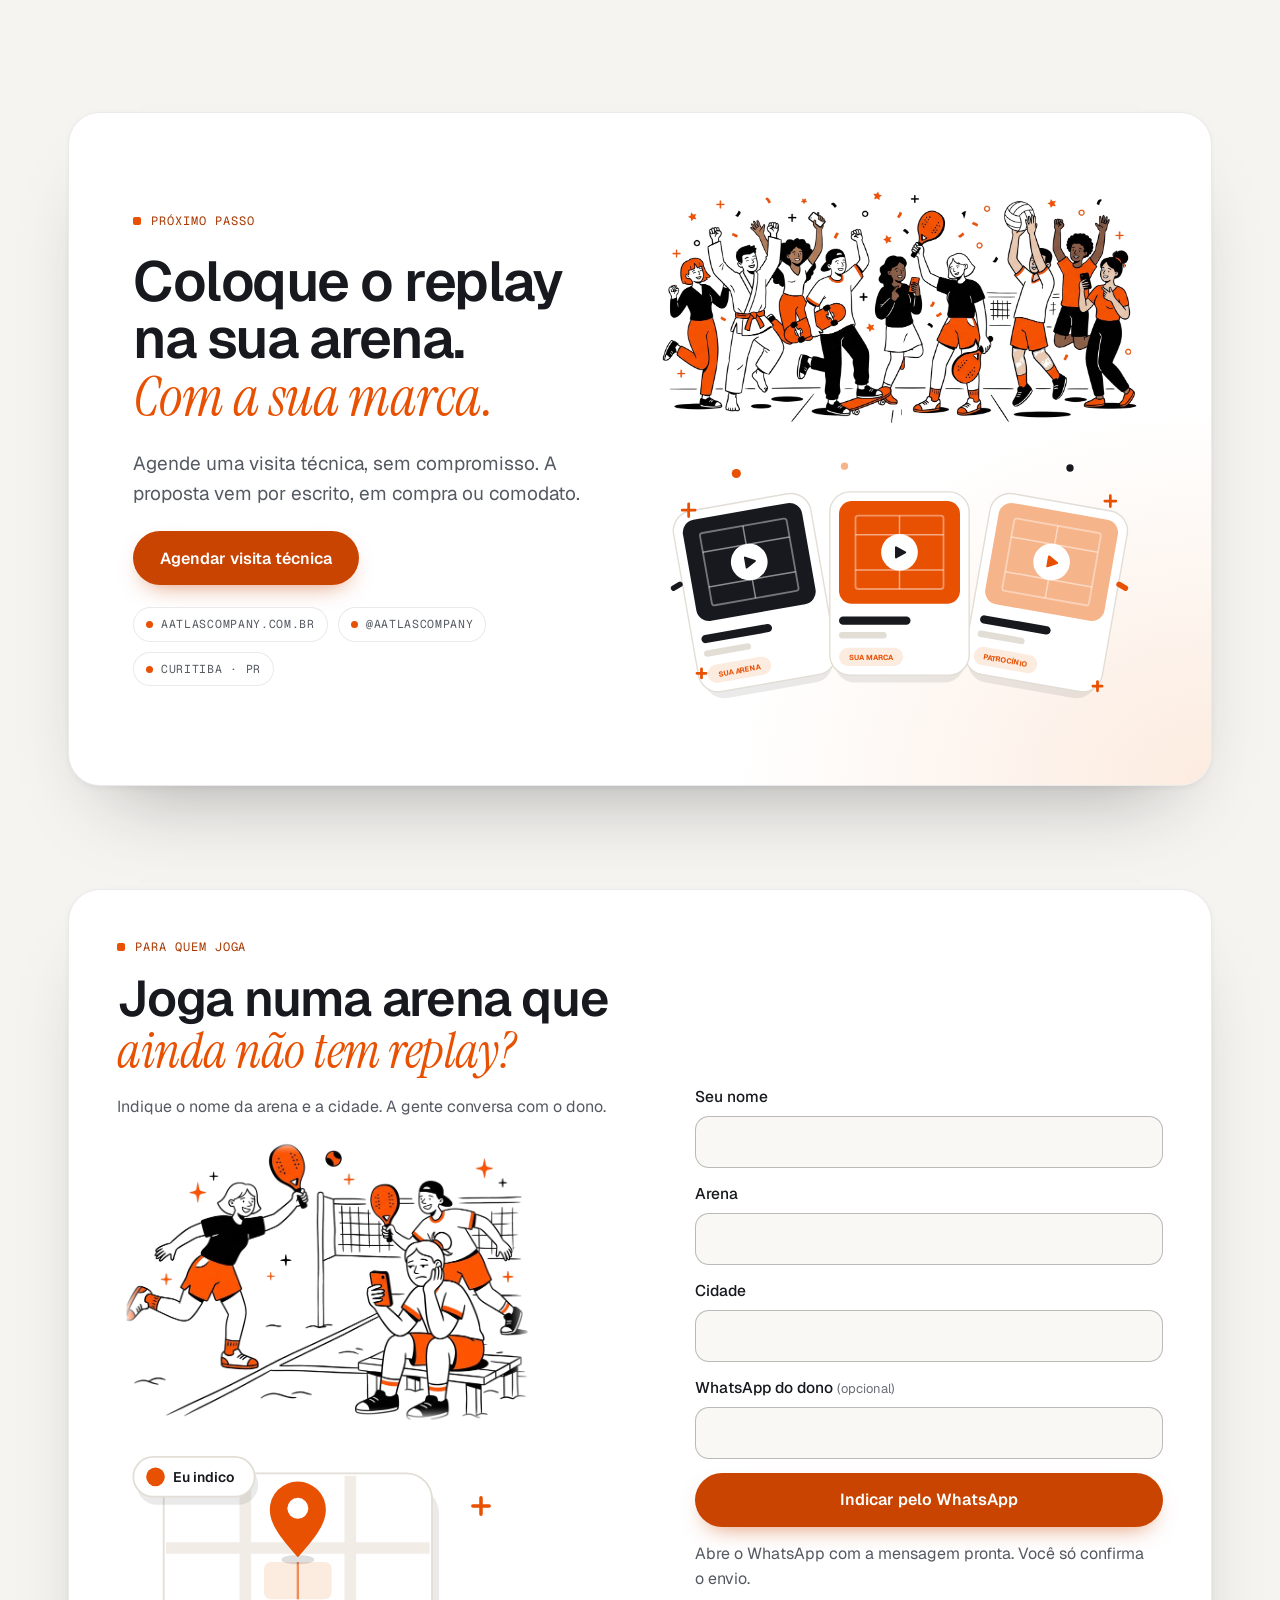
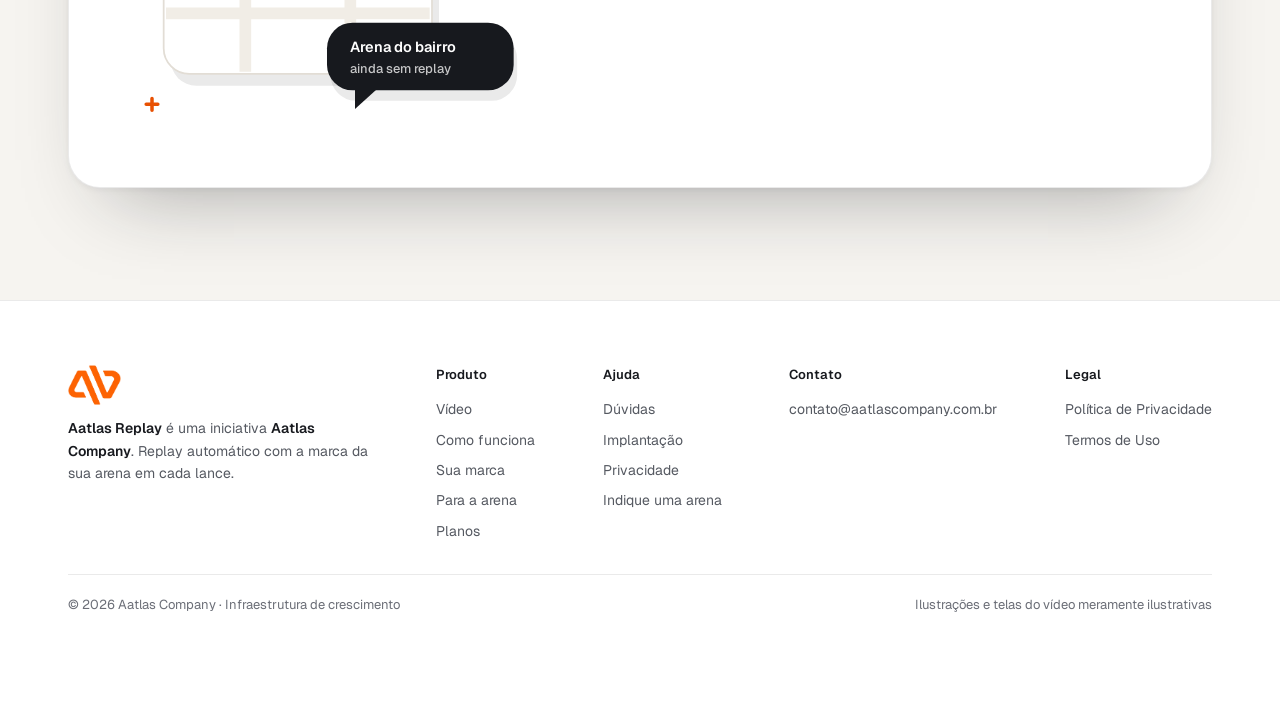
==== commit 591b3017: "Página 404, rotas só das seções e mensagem personalizada da indicação Co-Authored-By: Claude Opus 5." ====
--- a/index.html
+++ b/index.html
@@ -843,7 +843,8 @@
 document.getElementById("indique-form").addEventListener("submit", e => {
   e.preventDefault();
   const d = new FormData(e.target), v = k => (d.get(k) || "").trim();
-  const txt = ["Oi! Quero indicar uma arena para o Aatlas Replay.", "Meu nome: " + v("nome"), "Arena: " + v("arena"), "Cidade: " + v("cidade"), v("dono") && "WhatsApp do dono: " + v("dono")].filter(Boolean).join("\n");
+  const txt = "Olá, me chamo " + v("nome") + ", treino na arena " + v("arena") + " em " + v("cidade") + " e gostaria de indicá-la para o Aatlas Replay. "
+    + (v("dono") ? "Tenho o WhatsApp do dono: " + v("dono") + "." : "Não tenho o WhatsApp do dono.");
   window.open(WHATSAPP ? "https://wa.me/" + WHATSAPP + "?text=" + encodeURIComponent(txt) : "https://ig.me/m/aatlascompany", "_blank", "noopener");
 });
 
@@ -867,7 +868,8 @@
   startVideo(true);
 });
 
-/* cada seção tem seu endereço (/planos, /duvidas…): o vercel.json e o .htaccess entregam o index.html nesses caminhos.
+/* cada seção tem seu endereço (/planos, /duvidas…): o vercel.json e o .htaccess entregam o index.html nesses caminhos
+   (seção nova = incluir o id na lista dos dois; endereço fora da lista cai no 404.html).
    Funciona na raiz ou numa pasta (ex.: /replay/planos). Abrindo o arquivo direto (file://), os links seguem como #âncora. */
 if (location.protocol !== "file:") (function(){
   const base = location.pathname.replace(/[^/]*$/, "");
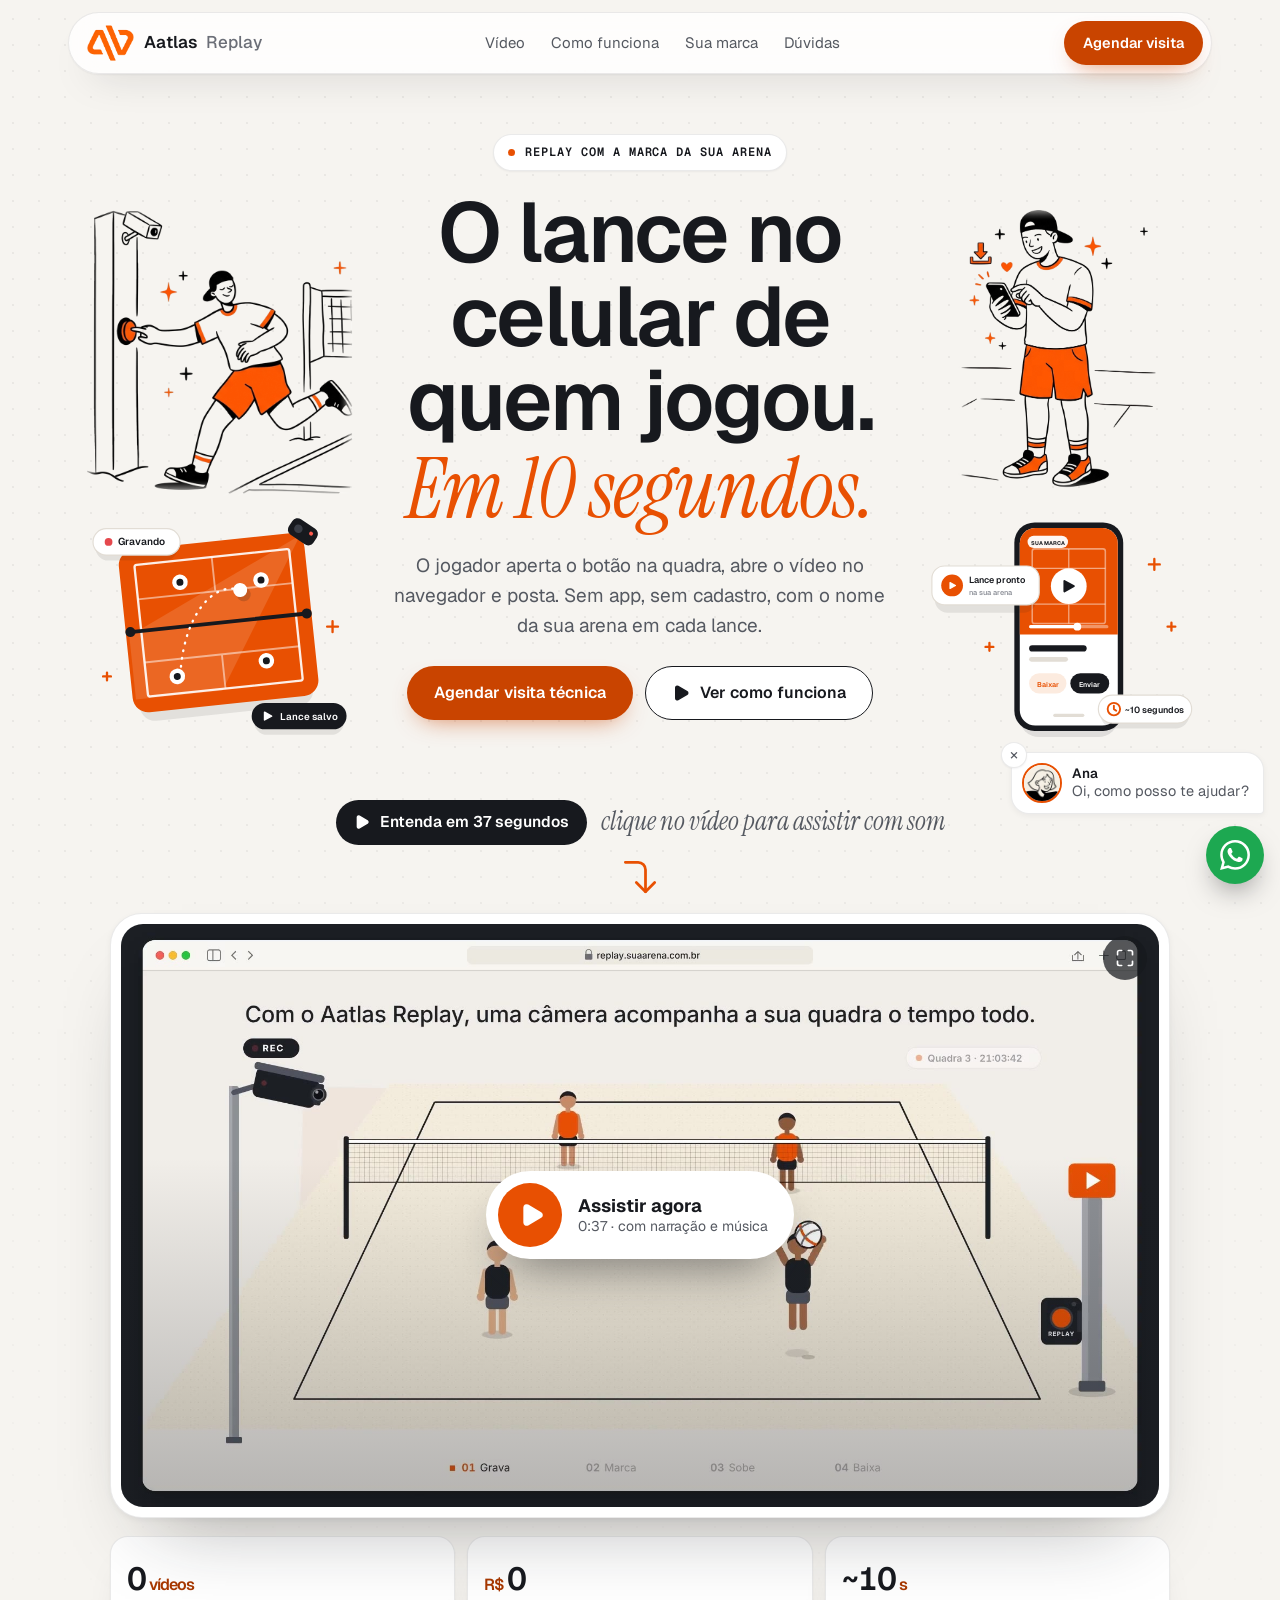
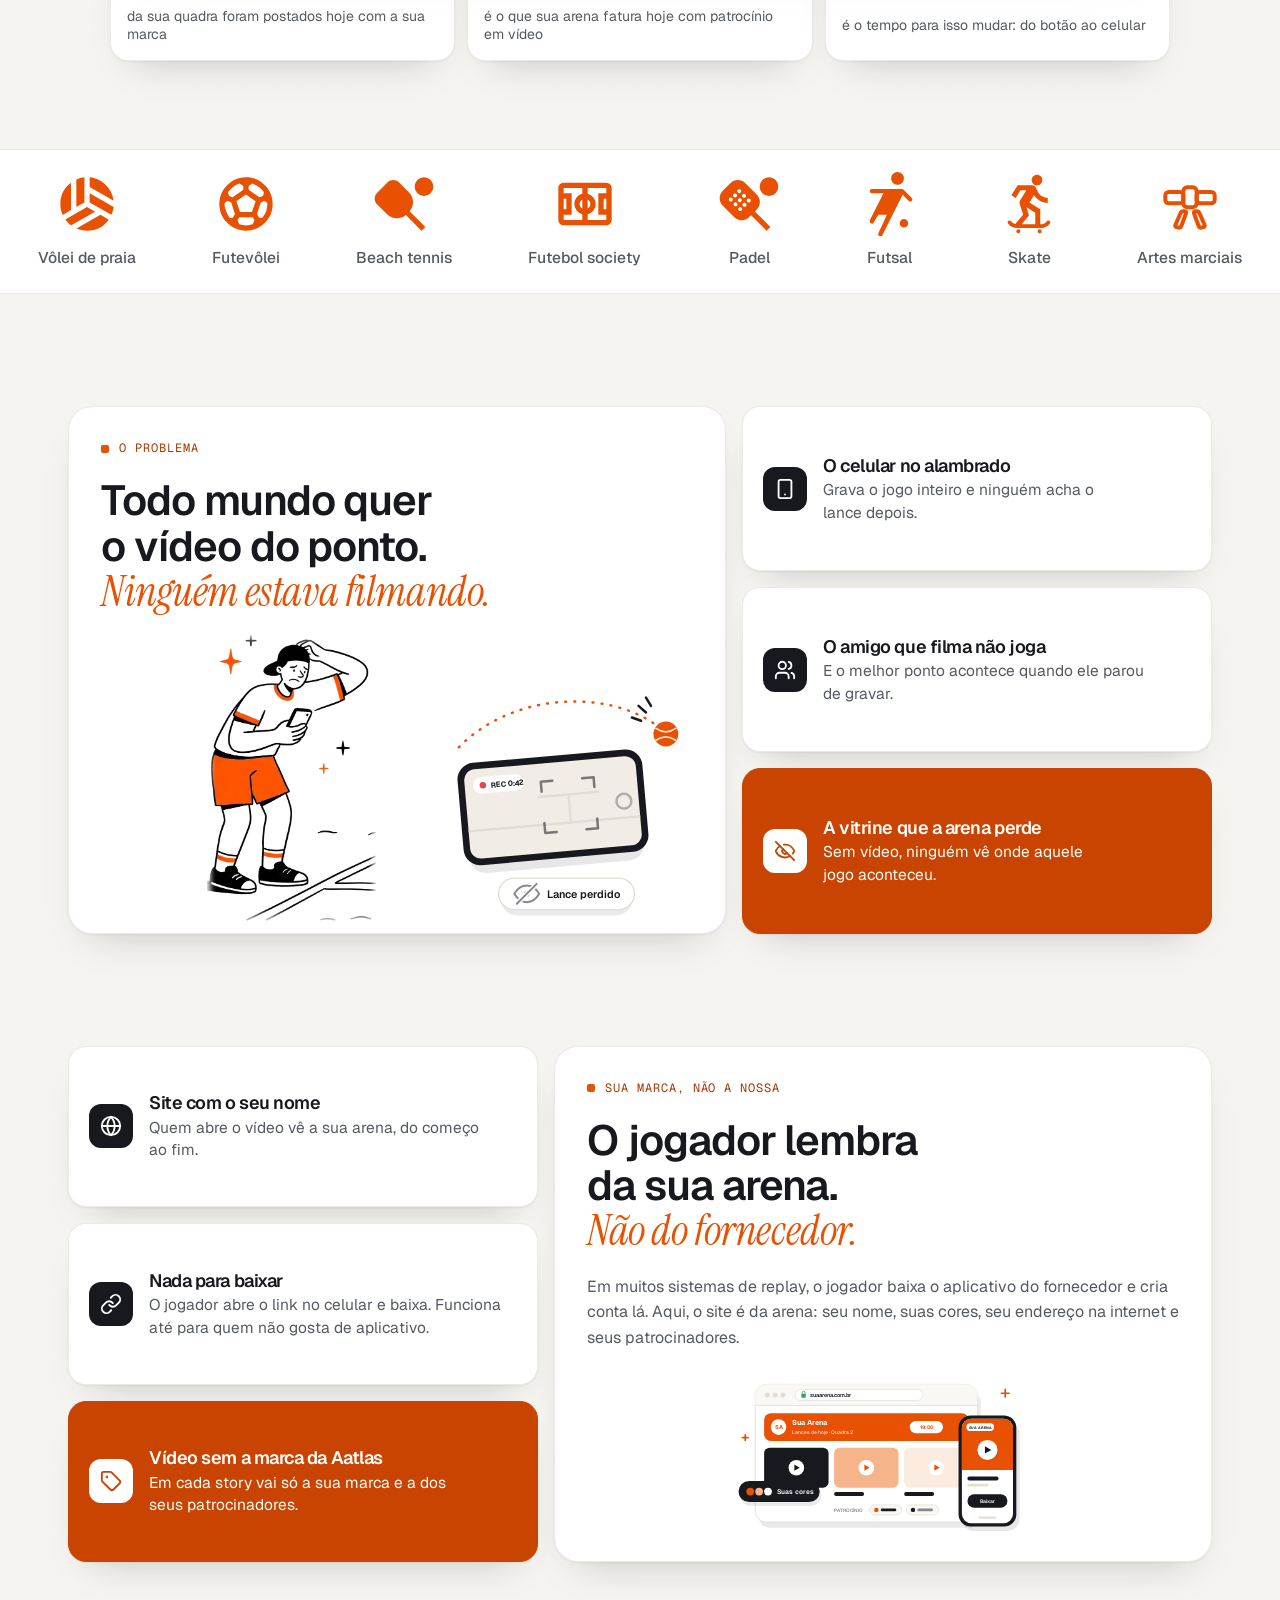
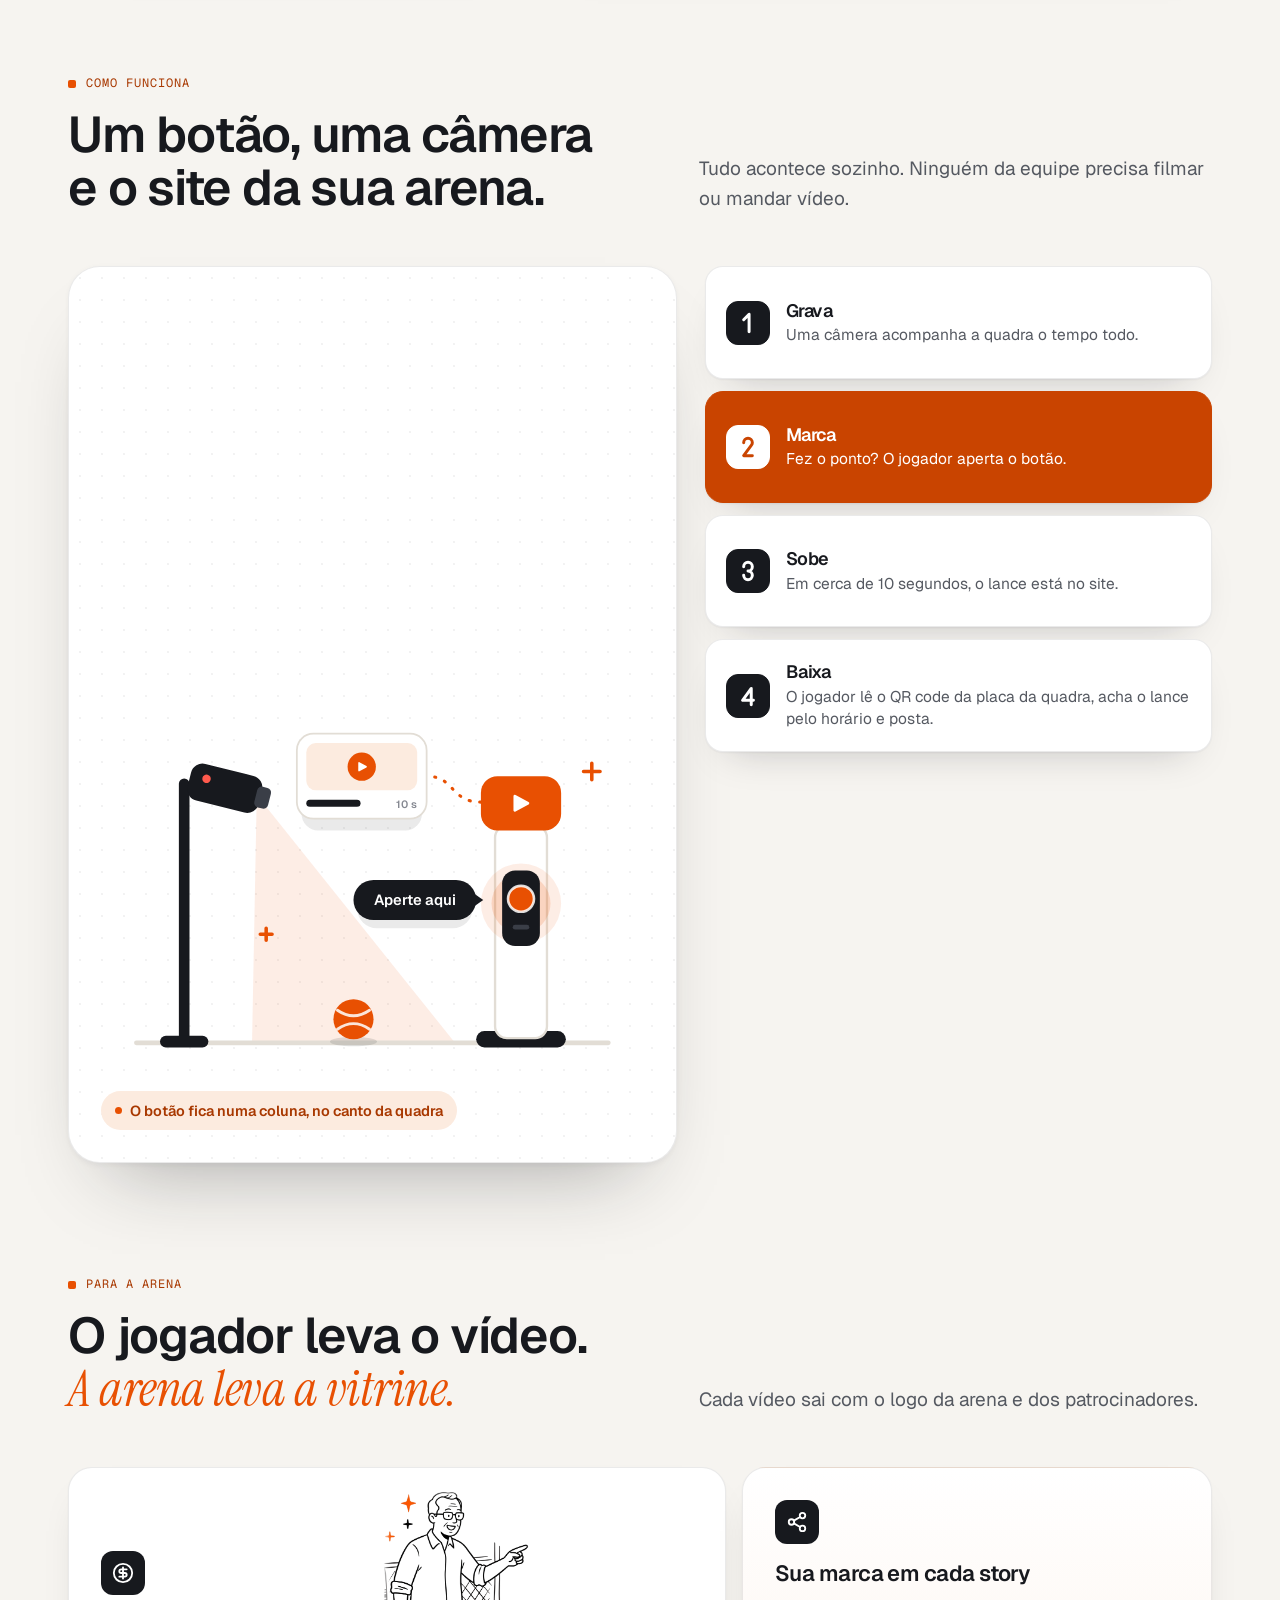
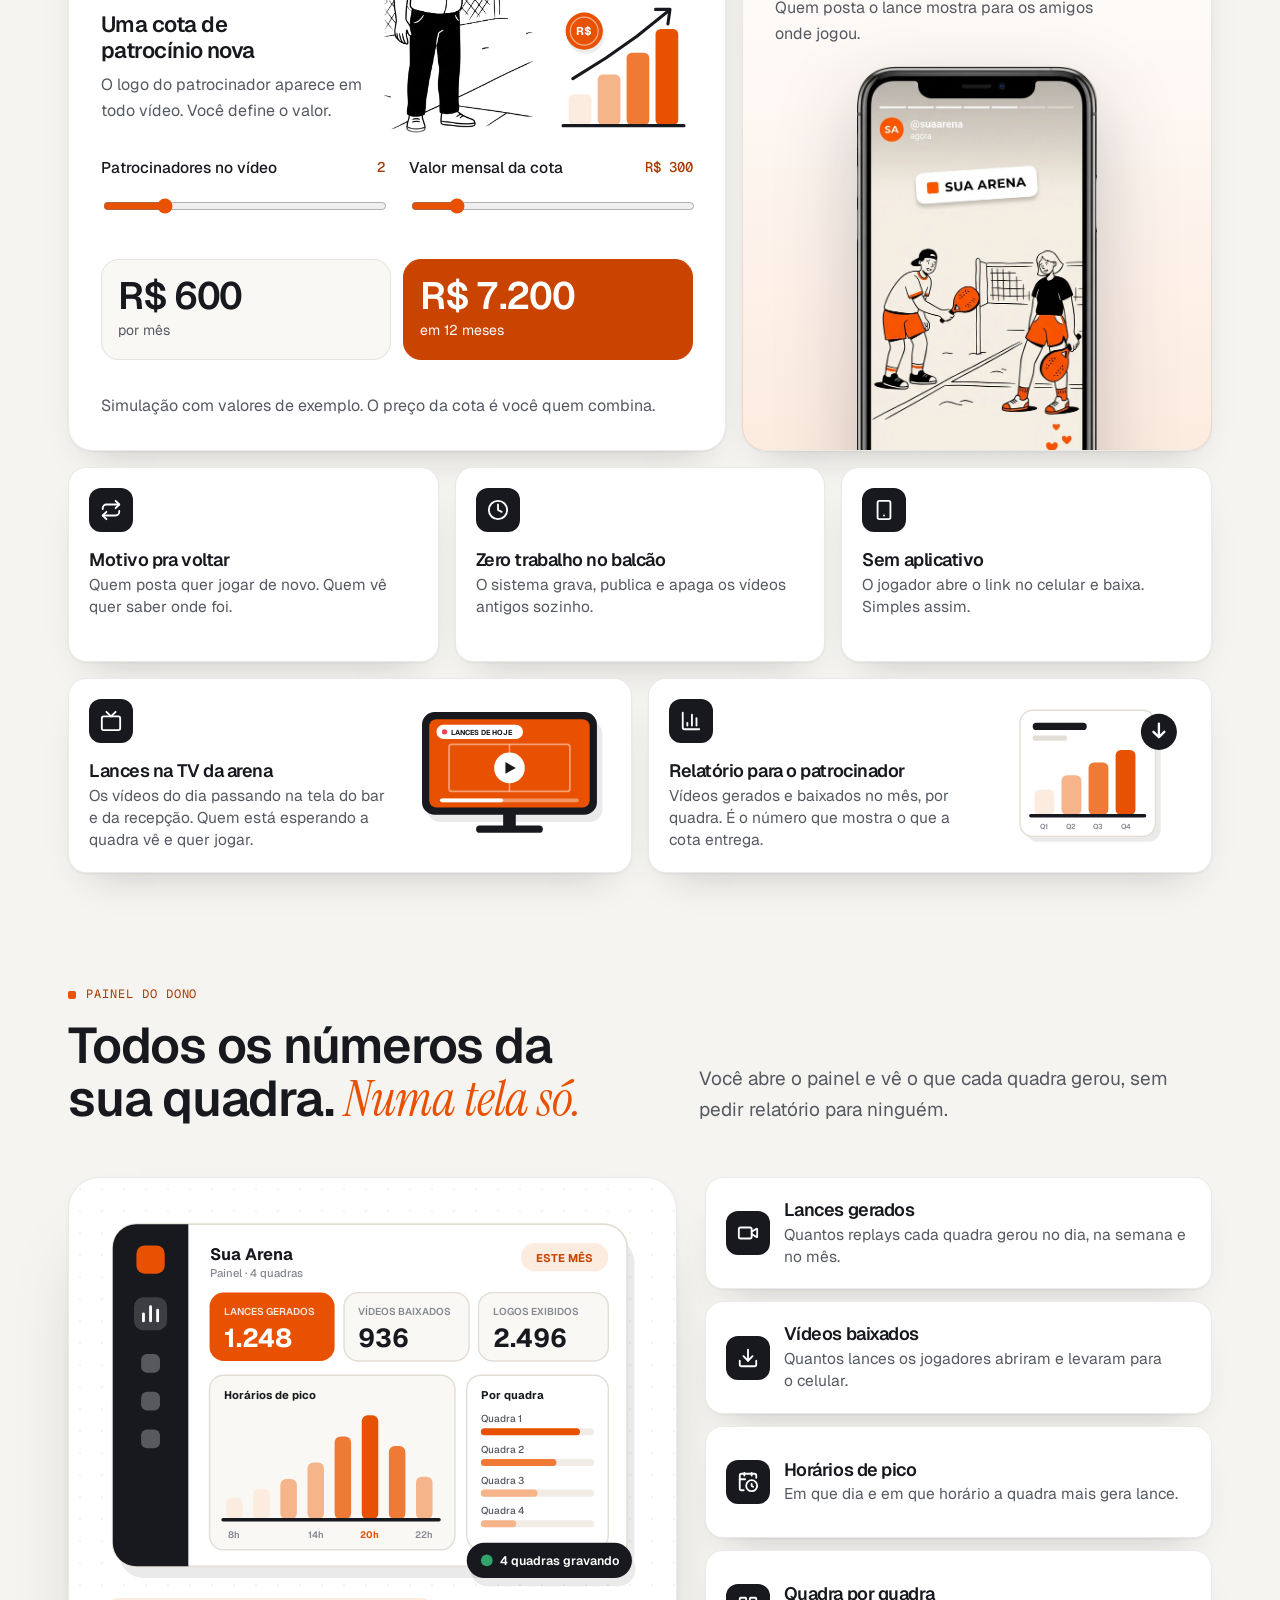
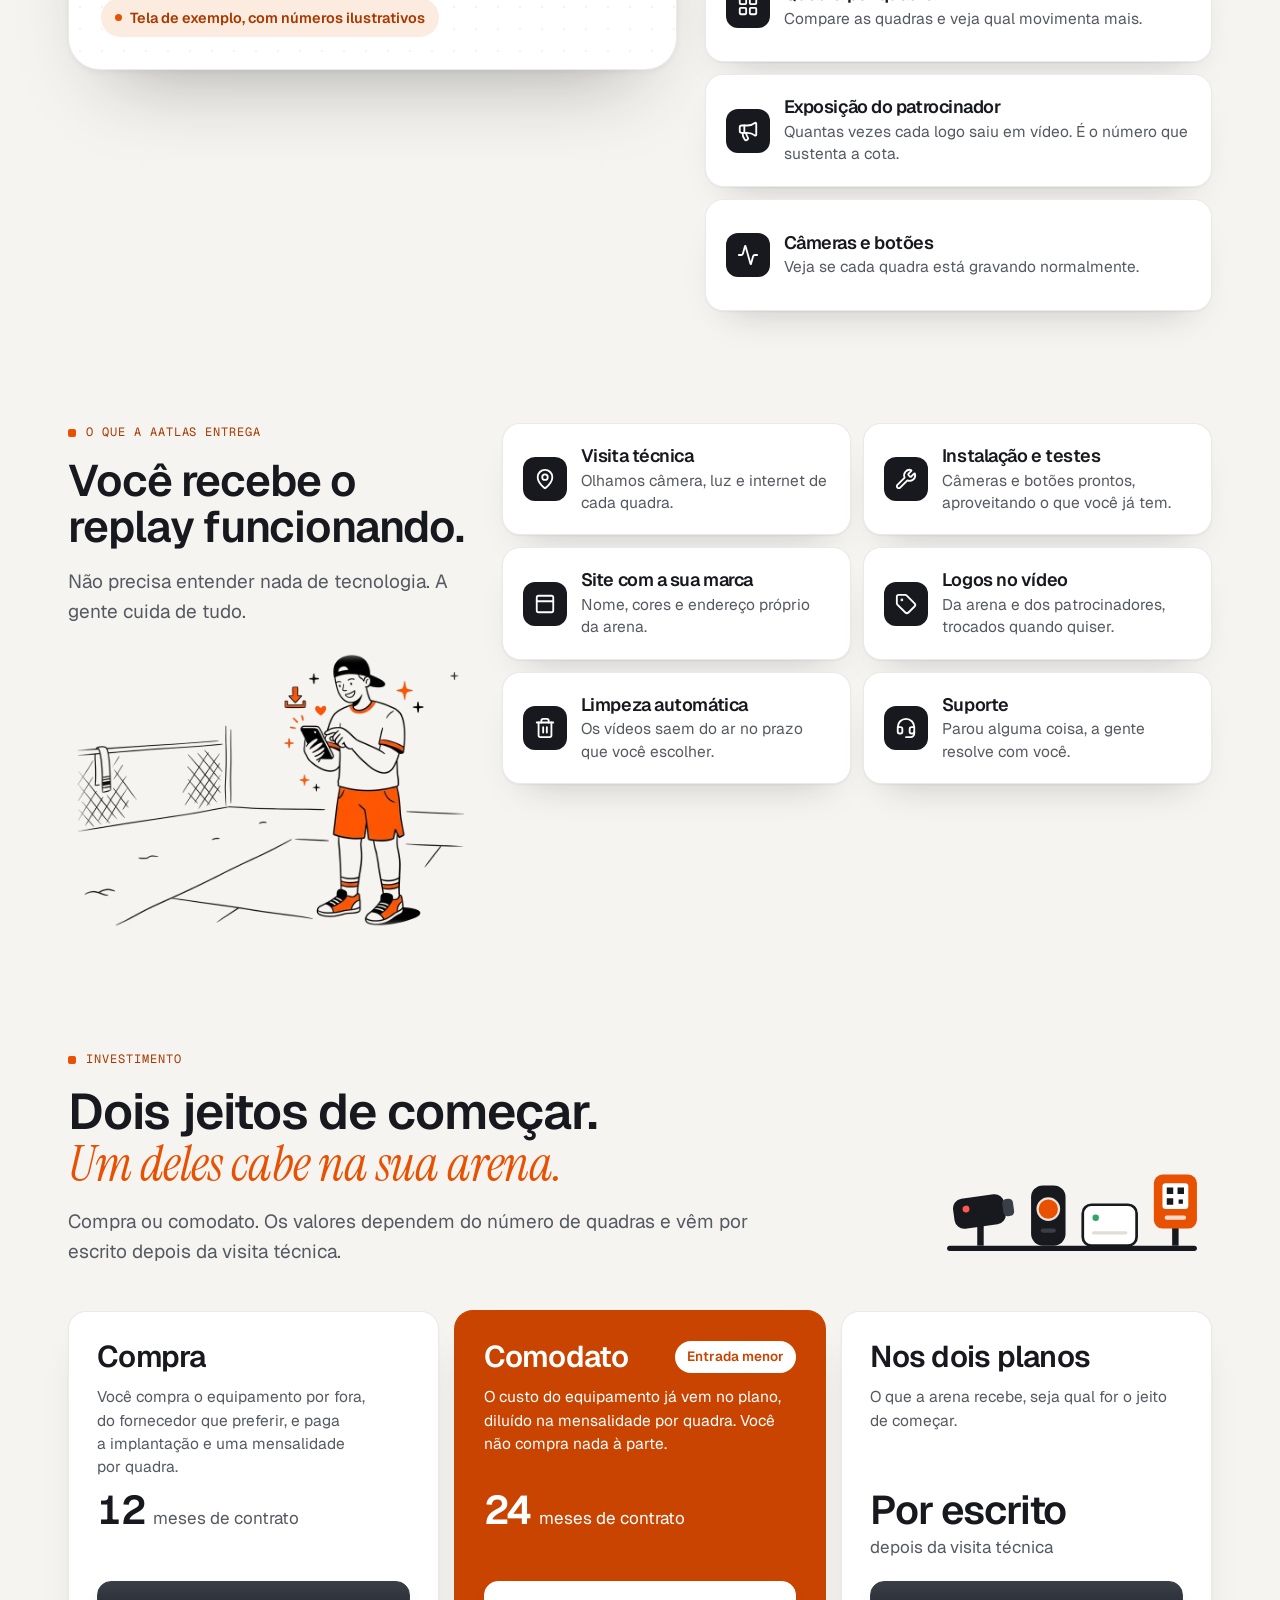
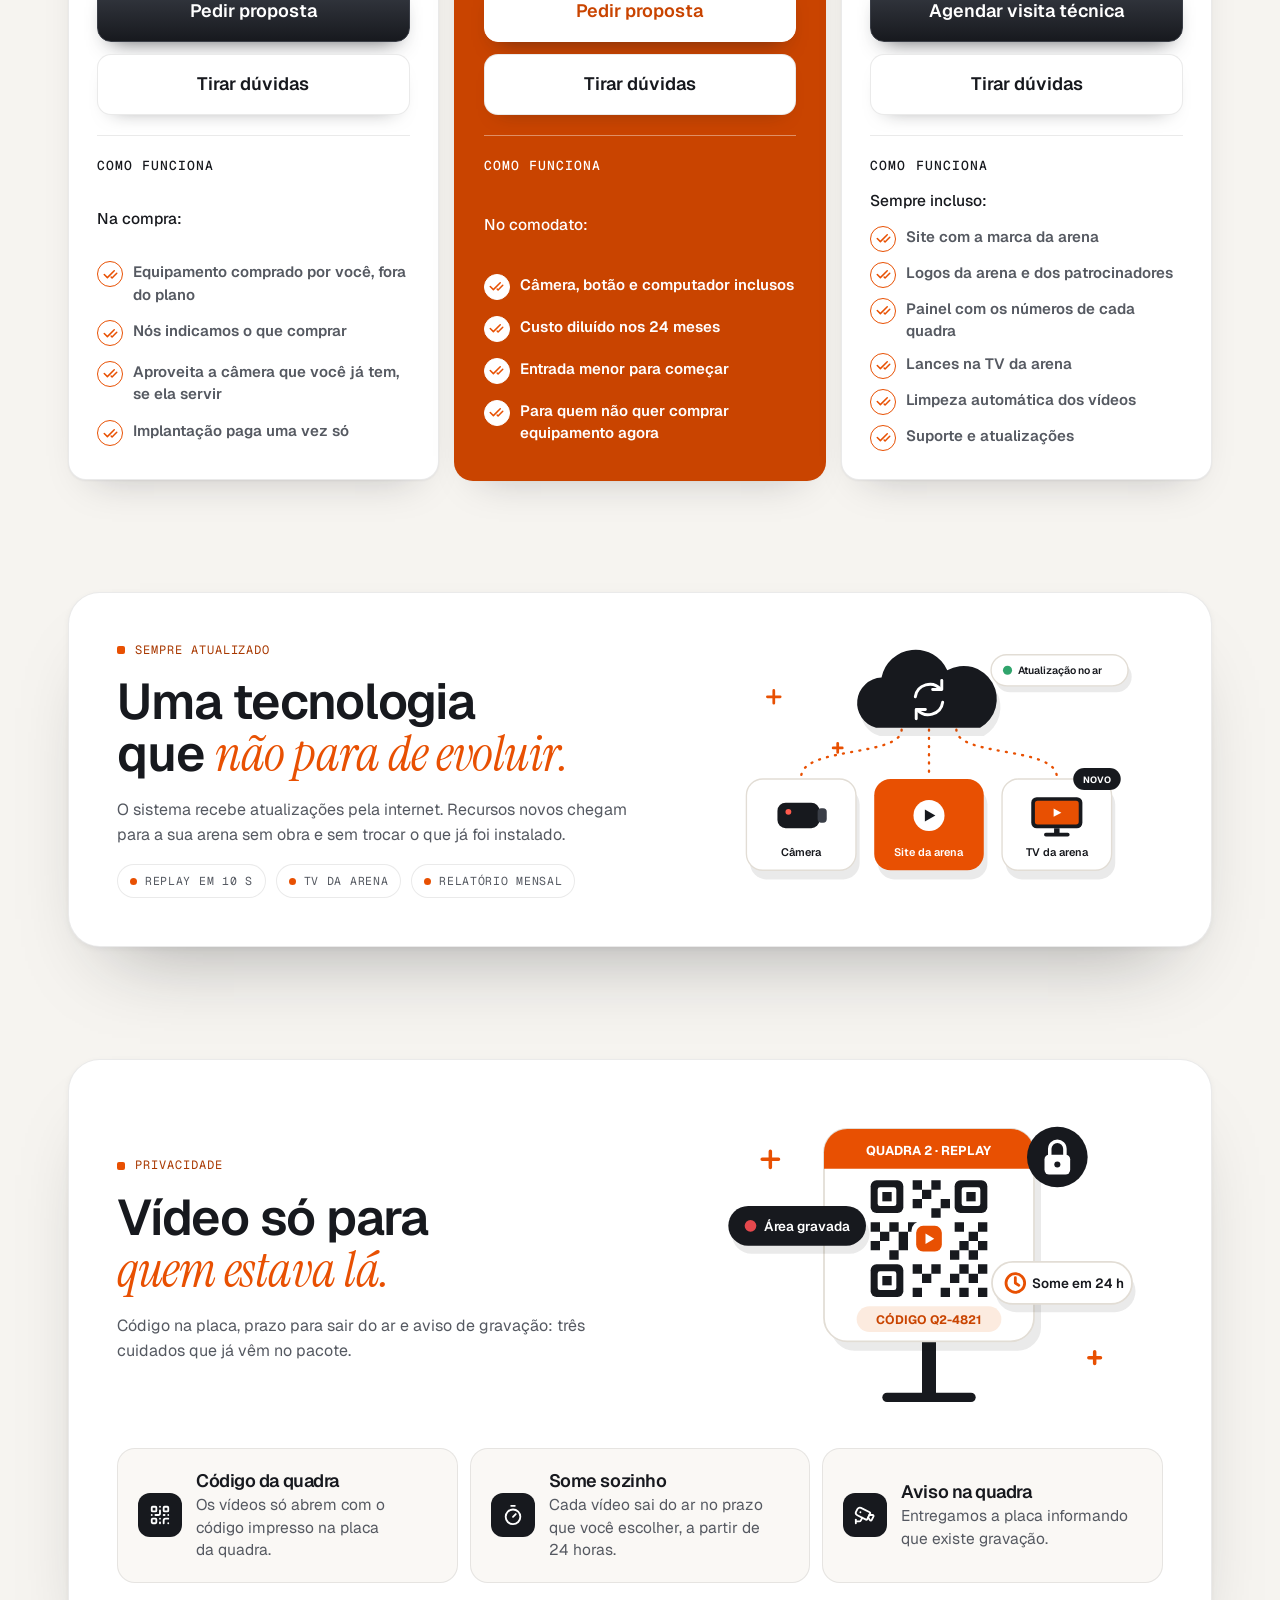
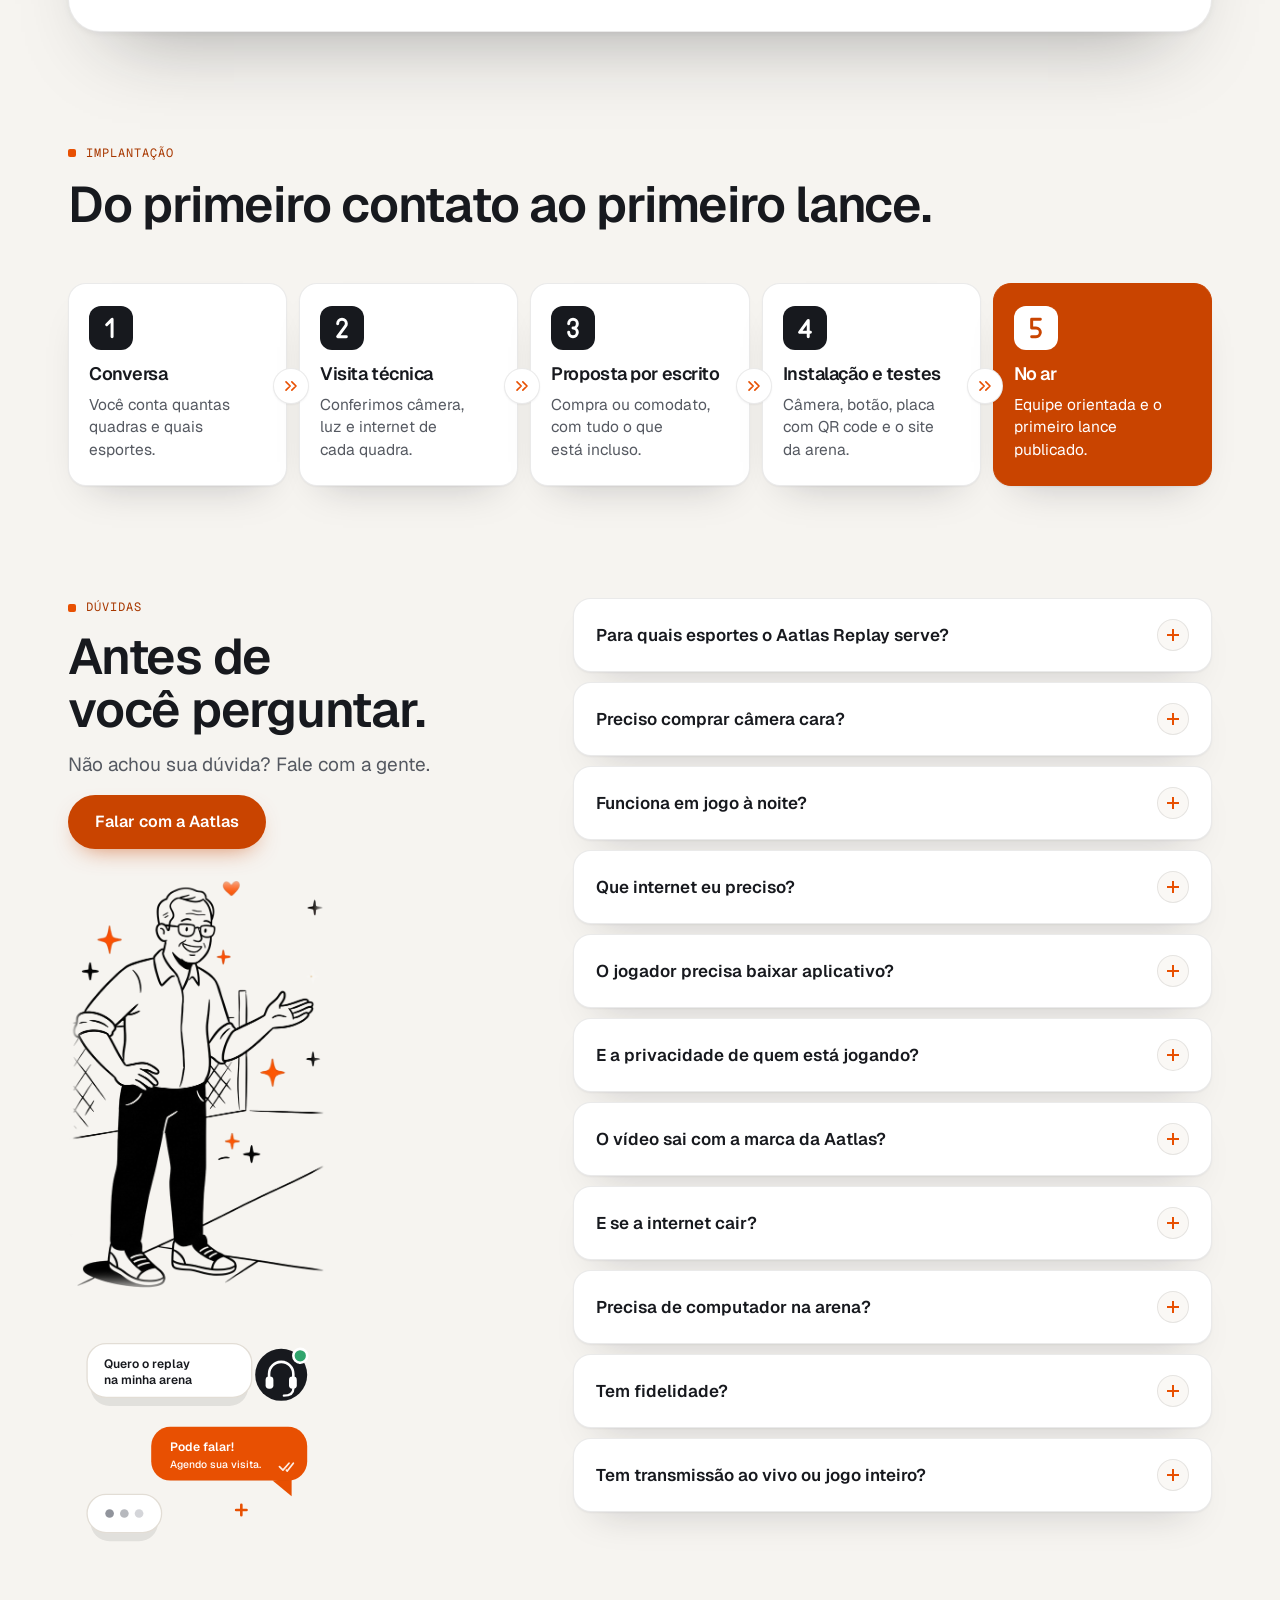
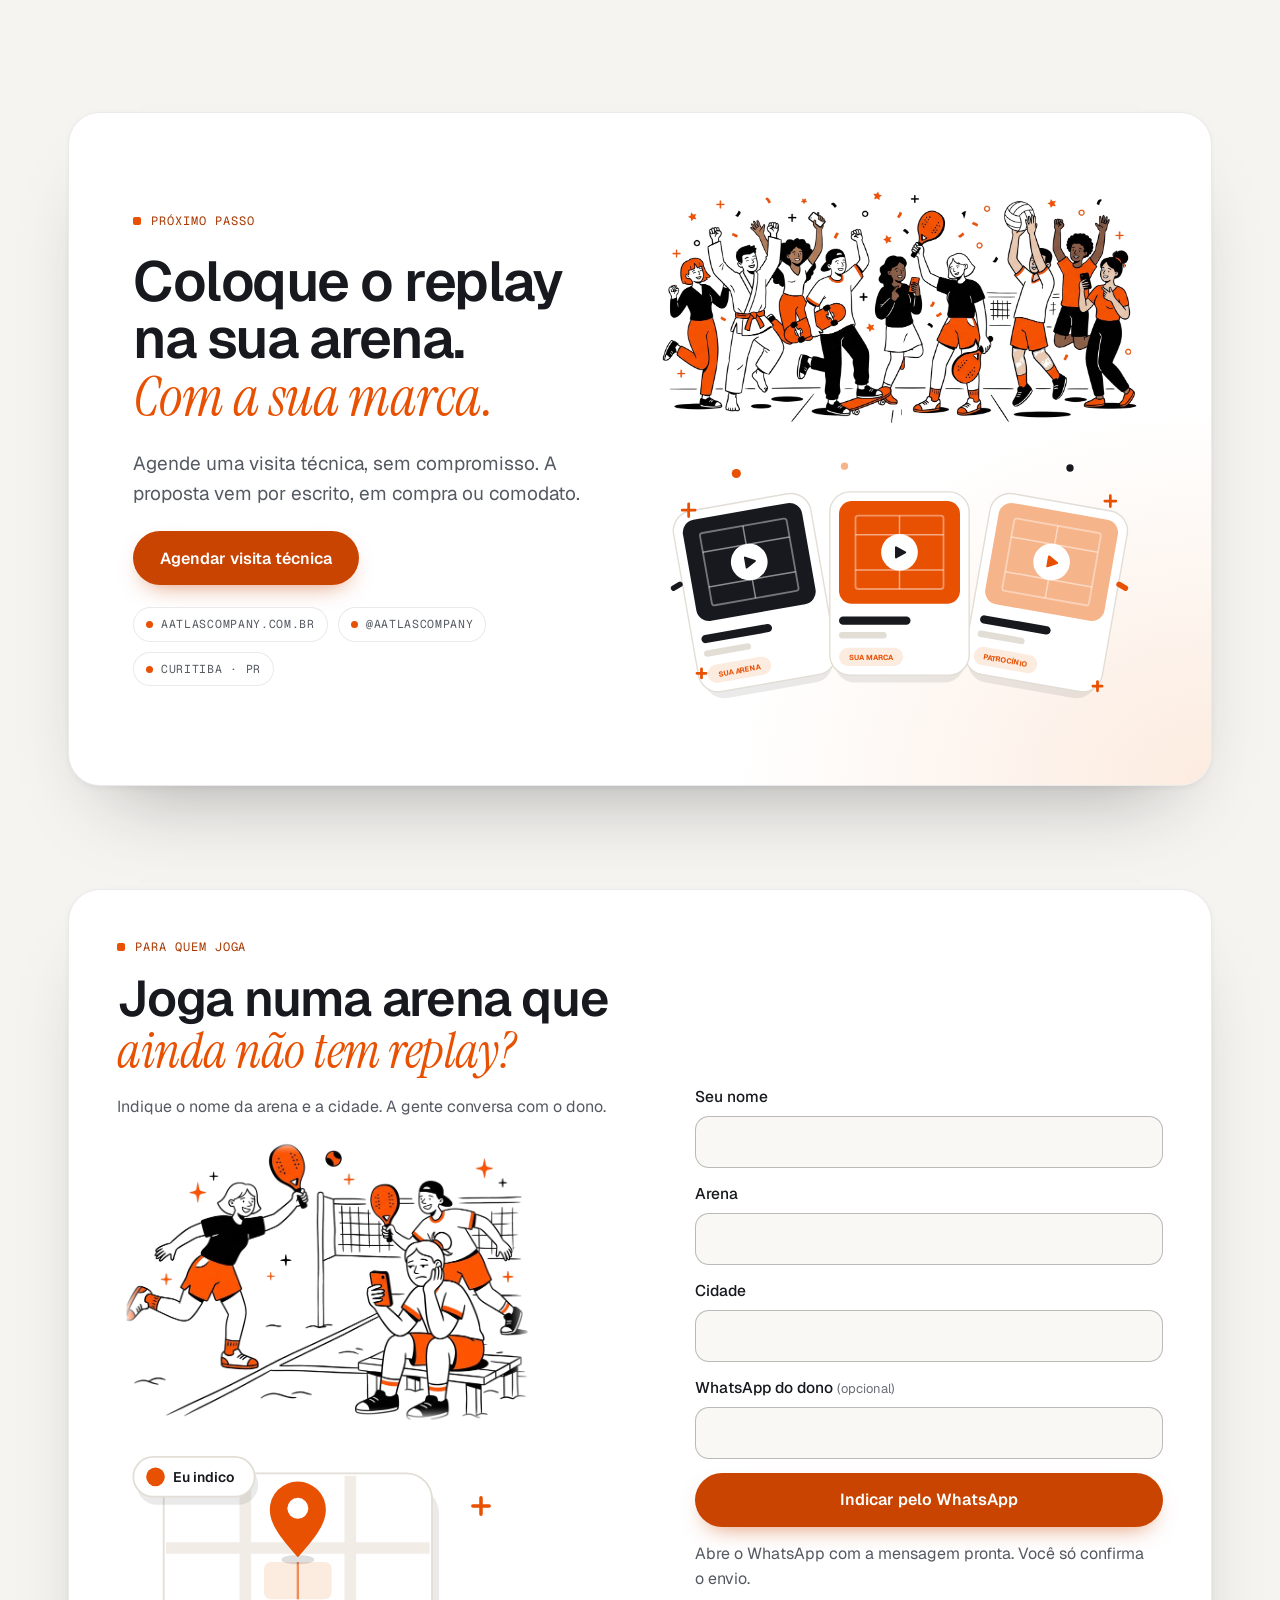
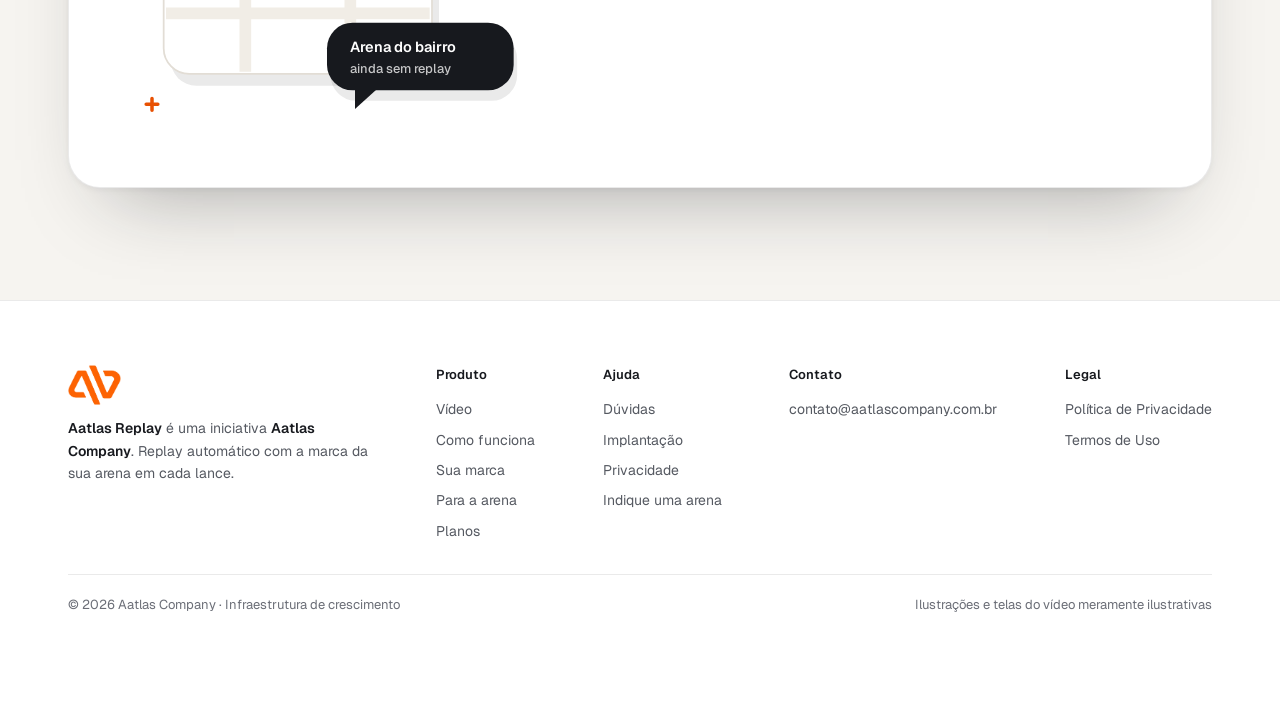
==== commit 71a7070e: "Funil de 3 etapas no balão da Ana Co-Authored-By: Claude Opus 5.5 <noreply@anthropic.com>" ====
--- a/index.html
+++ b/index.html
@@ -323,13 +323,27 @@
 .fab{display:grid;position:fixed;z-index:60;right:16px;bottom:calc(16px + env(safe-area-inset-bottom,0px));width:58px;height:58px;border-radius:50%;place-items:center;background:#1DA851;color:#fff;box-shadow:0 14px 28px -10px rgba(23,25,30,.5)}
 .fab svg{width:30px;height:30px}
 /* balão da Ana acima do botão de WhatsApp (celular e desktop): aparece quando a pessoa passa do vídeo, some em 10 s ou no X; tocar nele abre a conversa */
-.ana{position:fixed;z-index:60;right:16px;bottom:calc(86px + env(safe-area-inset-bottom,0px));max-width:min(270px,calc(100vw - 48px));opacity:0;visibility:hidden;transform:translateY(8px) scale(.96);transform-origin:100% 100%;transition:opacity .25s ease,transform .25s ease,visibility .25s}
+.ana{position:fixed;z-index:60;right:16px;bottom:calc(86px + env(safe-area-inset-bottom,0px));opacity:0;visibility:hidden;transform:translateY(8px) scale(.96);transform-origin:100% 100%;transition:opacity .25s ease,transform .25s ease,visibility .25s}
 .ana.on{opacity:1;visibility:visible;transform:none}
-.ana a{display:flex;align-items:center;gap:10px;padding:10px 14px 10px 10px;border-radius:18px 18px 4px 18px;background:var(--surface);border:1px solid var(--line);box-shadow:var(--shadow-lg);text-decoration:none;font-size:14.5px;line-height:1.3;color:var(--muted)}
+.ana a[hidden]{display:none}
+.ana a{max-width:min(270px,calc(100vw - 48px));display:flex;align-items:center;gap:10px;padding:10px 14px 10px 10px;border-radius:18px 18px 4px 18px;background:var(--surface);border:1px solid var(--line);box-shadow:var(--shadow-lg);text-decoration:none;font-size:14.5px;line-height:1.3;color:var(--muted)}
 .ana img{width:40px;height:40px;border-radius:50%;border:2px solid var(--accent);flex:none}
 .ana b{display:block;color:var(--ink);font-weight:600;font-size:13.5px}
-.ana button{position:absolute;top:-10px;left:-10px;width:26px;height:26px;border-radius:50%;border:1px solid var(--line);background:var(--surface);box-shadow:var(--shadow);display:grid;place-items:center;padding:0;font-size:16px;line-height:1;color:var(--muted)}
-.ana button::after{content:"";position:absolute;inset:-9px}
+/* funil da Ana: abre no lugar do balão, 3 etapas (perfil, objetivo, nome e cidade) que montam a mensagem do WhatsApp */
+.funil{width:min(300px,calc(100vw - 32px));padding:14px;gap:12px;border-radius:18px 18px 4px 18px;background:var(--surface);border:1px solid var(--line);box-shadow:var(--shadow-lg);font-size:14.5px;color:var(--muted)}
+.funil[hidden],.funil [hidden]{display:none!important}
+.funil .fh{display:flex;align-items:center;gap:10px;line-height:1.3}
+.funil .fh small{color:var(--faint);font-size:12.5px}
+.funil .fe{display:grid;gap:8px}
+.funil p{margin:0;color:var(--ink);font-weight:500}
+.funil .op{min-height:44px;padding:0 14px;border-radius:12px;border:1.5px solid var(--line);background:var(--surface-2);font:inherit;font-weight:500;color:var(--ink);text-align:left;cursor:pointer}
+.funil .op:hover{border-color:var(--accent)}
+.funil label{font-size:14px}
+.funil input{min-height:44px;border-radius:12px}
+.funil .btn{min-height:46px;font-size:15px}
+.funil .voltar{justify-self:start;padding:6px 0;border:0;background:none;font:inherit;font-size:13.5px;color:var(--muted);cursor:pointer}
+.ana .x{position:absolute;z-index:1;top:-10px;left:-10px;width:26px;height:26px;border-radius:50%;border:1px solid var(--line);background:var(--surface);box-shadow:var(--shadow);display:grid;place-items:center;padding:0;font-size:16px;line-height:1;color:var(--muted)}
+.ana .x::after{content:"";position:absolute;inset:-9px}
 
 footer{border-top:1px solid var(--line);background:var(--surface);padding-block:clamp(40px,6vw,64px) 40px;color:var(--muted);font-size:14px}
 footer .cols{display:grid;grid-template-columns:repeat(auto-fit,minmax(170px,1fr));gap:32px 24px}
@@ -800,7 +814,18 @@
 </main>
 
 <a class="fab cta-link" href="https://wa.me/5541998145475" target="_blank" rel="noopener" aria-label="Falar com a Aatlas no WhatsApp"><svg viewBox="0 0 24 24" fill="currentColor" aria-hidden="true"><path d="M17.472 14.382c-.297-.149-1.758-.867-2.03-.967-.273-.099-.471-.148-.67.15-.197.297-.767.966-.94 1.164-.173.199-.347.223-.644.075-.297-.15-1.255-.463-2.39-1.475-.883-.788-1.48-1.761-1.653-2.059-.173-.297-.018-.458.13-.606.134-.133.298-.347.446-.52.149-.174.198-.298.298-.497.099-.198.05-.371-.025-.52-.075-.149-.669-1.612-.916-2.207-.242-.579-.487-.5-.669-.51-.173-.008-.371-.01-.57-.01-.198 0-.52.074-.792.372-.272.297-1.04 1.016-1.04 2.479 0 1.462 1.065 2.875 1.213 3.074.149.198 2.096 3.2 5.077 4.487.709.306 1.262.489 1.694.625.712.227 1.36.195 1.871.118.571-.085 1.758-.719 2.006-1.413.248-.694.248-1.289.173-1.413-.074-.124-.272-.198-.57-.347m-5.421 7.403h-.004a9.87 9.87 0 01-5.031-1.378l-.361-.214-3.741.982.998-3.648-.235-.374a9.86 9.86 0 01-1.51-5.26c.001-5.45 4.436-9.884 9.888-9.884 2.64 0 5.122 1.03 6.988 2.898a9.825 9.825 0 012.893 6.994c-.003 5.45-4.437 9.884-9.885 9.884m8.413-18.297A11.815 11.815 0 0012.05 0C5.495 0 .16 5.335.157 11.892c0 2.096.547 4.142 1.588 5.945L.057 24l6.305-1.654a11.882 11.882 0 005.683 1.448h.005c6.554 0 11.89-5.335 11.893-11.893a11.821 11.821 0 00-3.48-8.413Z"/></svg></a>
-<div class="ana" id="ana"><button type="button" aria-label="Fechar o recado da Ana">×</button><a class="cta-link" href="https://wa.me/5541998145475" target="_blank" rel="noopener"><img src="assets/ana.webp" alt="" width="40" height="40"><span><b>Ana</b>Oi, como posso te ajudar?</span></a></div>
+<div class="ana" id="ana"><button class="x" type="button" aria-label="Fechar o recado da Ana">×</button><a class="cta-link" id="ana-balao" href="https://wa.me/5541998145475" target="_blank" rel="noopener"><img src="assets/ana.webp" alt="" width="40" height="40"><span><b>Ana</b>Oi, como posso te ajudar?</span></a>
+  <form class="form funil" id="funil" hidden aria-label="Como podemos te ajudar">
+    <div class="fh"><img src="assets/ana.webp" alt="" width="40" height="40"><span><b>Ana</b><small id="f-etapa" aria-live="polite">Etapa 1 de 3</small></span></div>
+    <div class="fe"><p>Como posso te ajudar? Você…</p>
+      <button class="op" type="button" data-p="dono">Tenho uma arena</button><button class="op" type="button" data-p="jogador">Jogo numa arena</button><button class="op" type="button" data-p="marca">Represento uma marca</button></div>
+    <div class="fe" hidden><p>O que você quer?</p><div class="fe" id="f-ops"></div></div>
+    <div class="fe" hidden><p>Para eu te chamar pelo nome:</p>
+      <label>Seu nome<input name="nome" autocomplete="name" required maxlength="60"></label>
+      <label>Cidade<input name="cidade" autocomplete="address-level2" required maxlength="60"></label>
+      <button class="btn btn-primary" type="submit">Abrir o WhatsApp</button></div>
+    <button class="voltar" type="button" hidden>← Voltar</button>
+  </form></div>
 
 <footer>
   <div class="wrap">
@@ -828,14 +853,46 @@
 const MSG = "Oi! Vi o site do Aatlas Replay e quero saber como levar para a minha arena.";
 if (WHATSAPP) document.querySelectorAll(".cta-link").forEach(a => a.href = "https://wa.me/" + WHATSAPP + "?text=" + encodeURIComponent(MSG));
 
-/* balão da Ana: aparece uma vez, quando a pessoa rola para baixo do vídeo, e some sozinho em 10 s; o X fecha na hora */
+/* balão da Ana: aparece quando a pessoa rola para baixo do vídeo e fica até ela fechar no X.
+   Clicar no balão abre o funil de 3 etapas no mesmo lugar; cada resposta entra na mensagem do WhatsApp. */
 (function(){
-  const ana = document.getElementById("ana"), sai = () => ana.classList.remove("on");
-  ana.querySelector("button").addEventListener("click", sai);
+  const ana = document.getElementById("ana"), funil = document.getElementById("funil"), balao = document.getElementById("ana-balao");
+  ana.querySelector(".x").addEventListener("click", () => ana.classList.remove("on"));
+  const OBJ = {
+    dono: ["conhecer o Aatlas Replay", "pedir uma proposta", "agendar uma visita técnica"],
+    jogador: ["indicar a arena onde eu jogo", "saber onde já tem replay", "tirar uma dúvida"],
+    marca: ["patrocinar uma arena", "saber como funciona o patrocínio", "tirar uma dúvida"]
+  };
+  const PERFIL = {dono: "Tenho uma arena", jogador: "Jogo numa arena", marca: "Represento uma marca"};
+  const etapas = funil.querySelectorAll(":scope > .fe"), voltar = funil.querySelector(".voltar"), ops = document.getElementById("f-ops");
+  let n = 0, perfil = "", obj = "";
+  const vai = i => {
+    n = i; etapas.forEach((s, k) => s.hidden = k !== i); voltar.hidden = i === 0;
+    document.getElementById("f-etapa").textContent = "Etapa " + (i + 1) + " de 3";
+    (etapas[i].querySelector("button, input") || funil).focus();
+  };
+  balao.addEventListener("click", e => { e.preventDefault(); balao.hidden = true; funil.hidden = false; vai(0); });
+  voltar.addEventListener("click", () => vai(n - 1));
+  etapas[0].querySelectorAll(".op").forEach(b => b.addEventListener("click", () => {
+    perfil = b.dataset.p;
+    ops.replaceChildren(...OBJ[perfil].map(t => {
+      const o = document.createElement("button"); o.type = "button"; o.className = "op";
+      o.textContent = t[0].toUpperCase() + t.slice(1);
+      o.addEventListener("click", () => { obj = t; vai(2); });
+      return o;
+    }));
+    vai(1);
+  }));
+  funil.addEventListener("submit", e => {
+    e.preventDefault();
+    const d = new FormData(funil), v = k => (d.get(k) || "").trim();
+    const txt = "Olá! Me chamo " + v("nome") + ", de " + v("cidade") + ". " + PERFIL[perfil] + " e quero " + obj + ".";
+    window.open(WHATSAPP ? "https://wa.me/" + WHATSAPP + "?text=" + encodeURIComponent(txt) : "https://ig.me/m/aatlascompany", "_blank", "noopener");
+  });
   if (!("IntersectionObserver" in window)) return;
   new IntersectionObserver((es, ob) => {
     if (es[0].isIntersecting || es[0].boundingClientRect.bottom > 0) return;
-    ob.disconnect(); ana.classList.add("on"); setTimeout(sai, 10000);
+    ob.disconnect(); ana.classList.add("on");
   }).observe(document.getElementById("vid"));
 })();
 
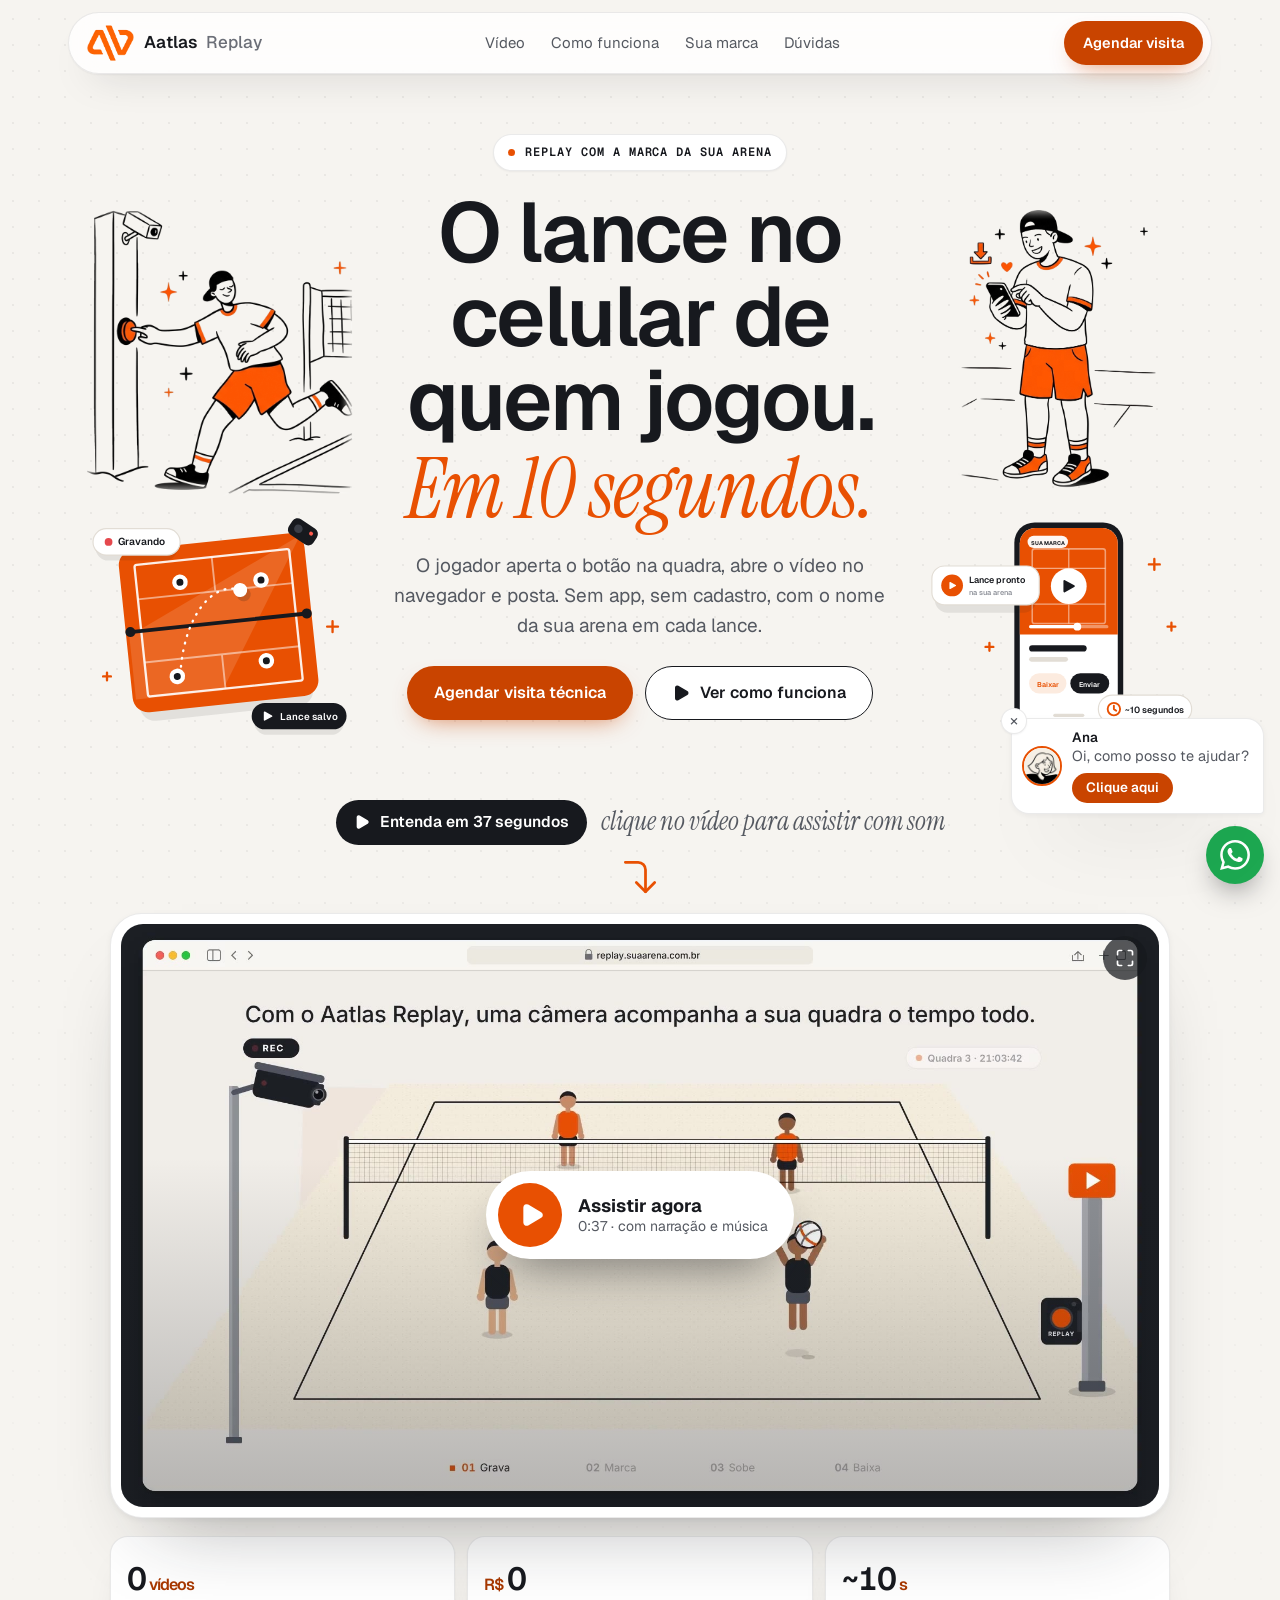
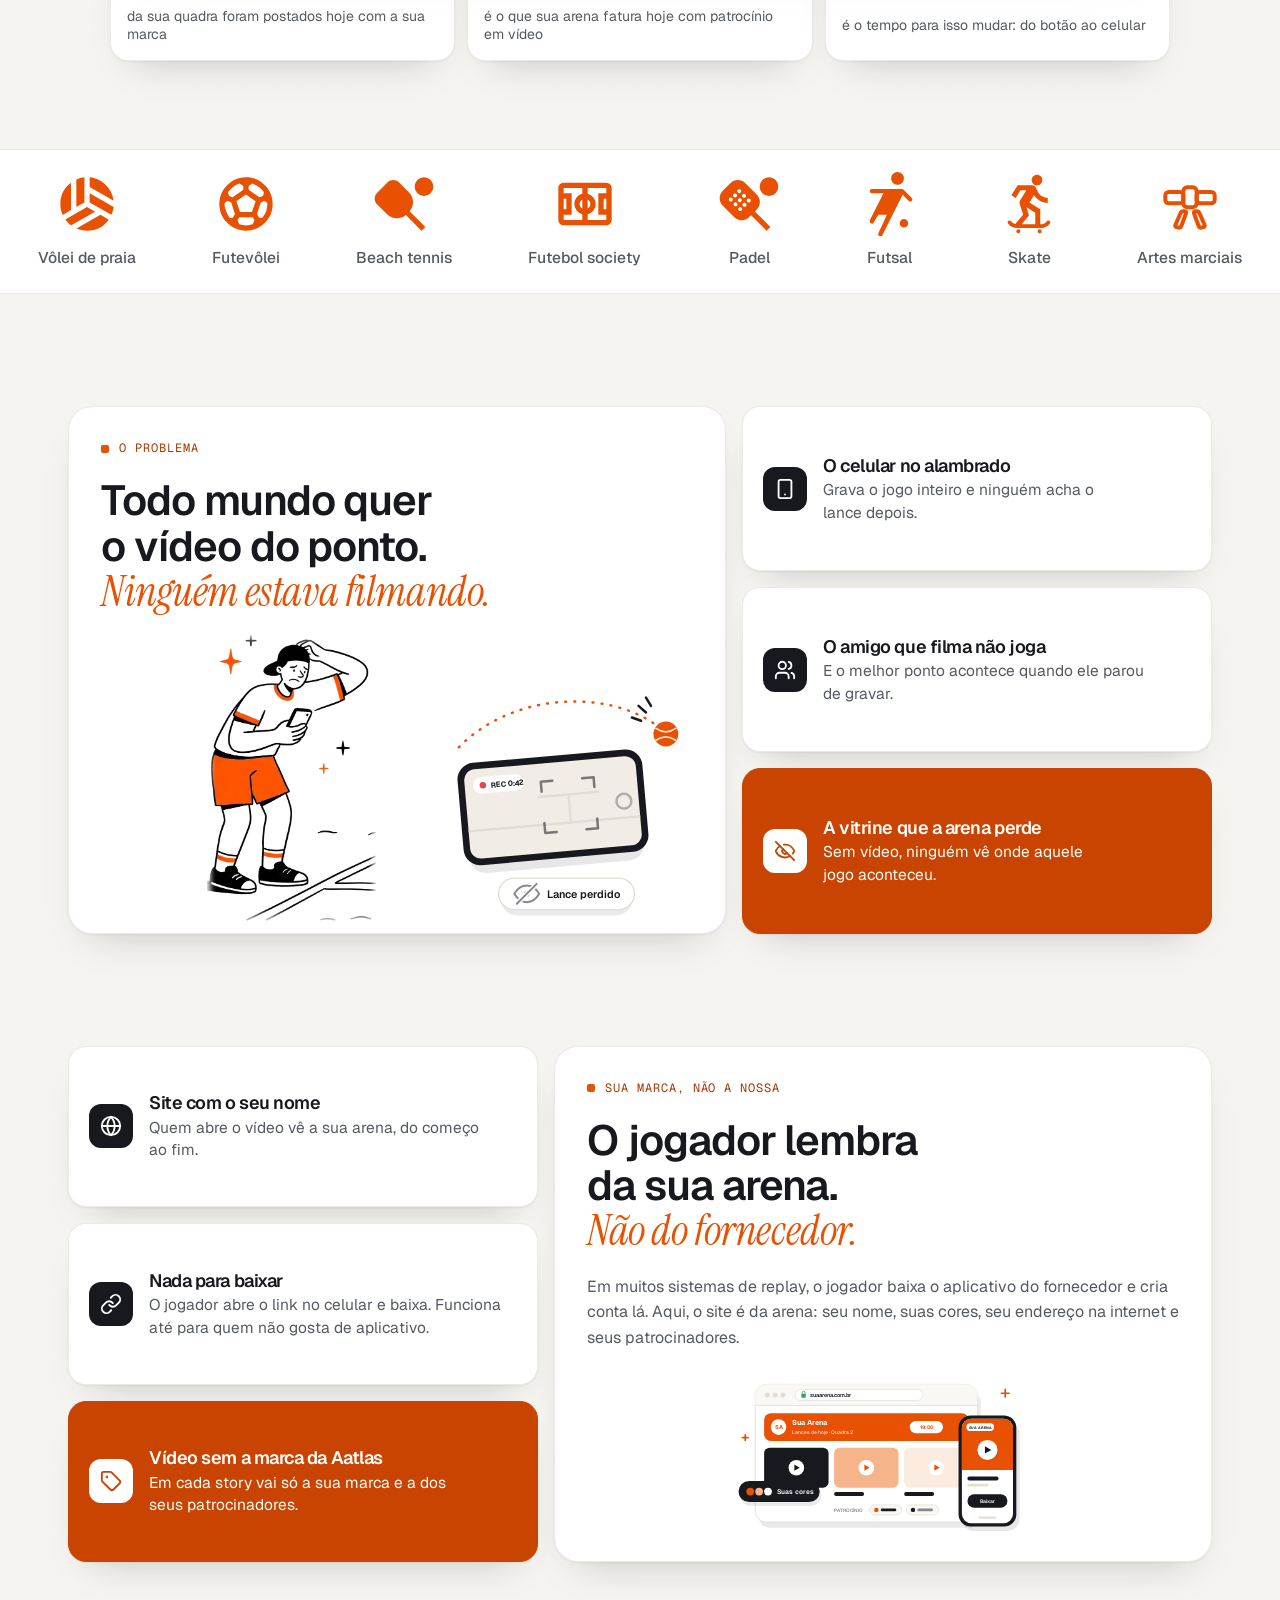
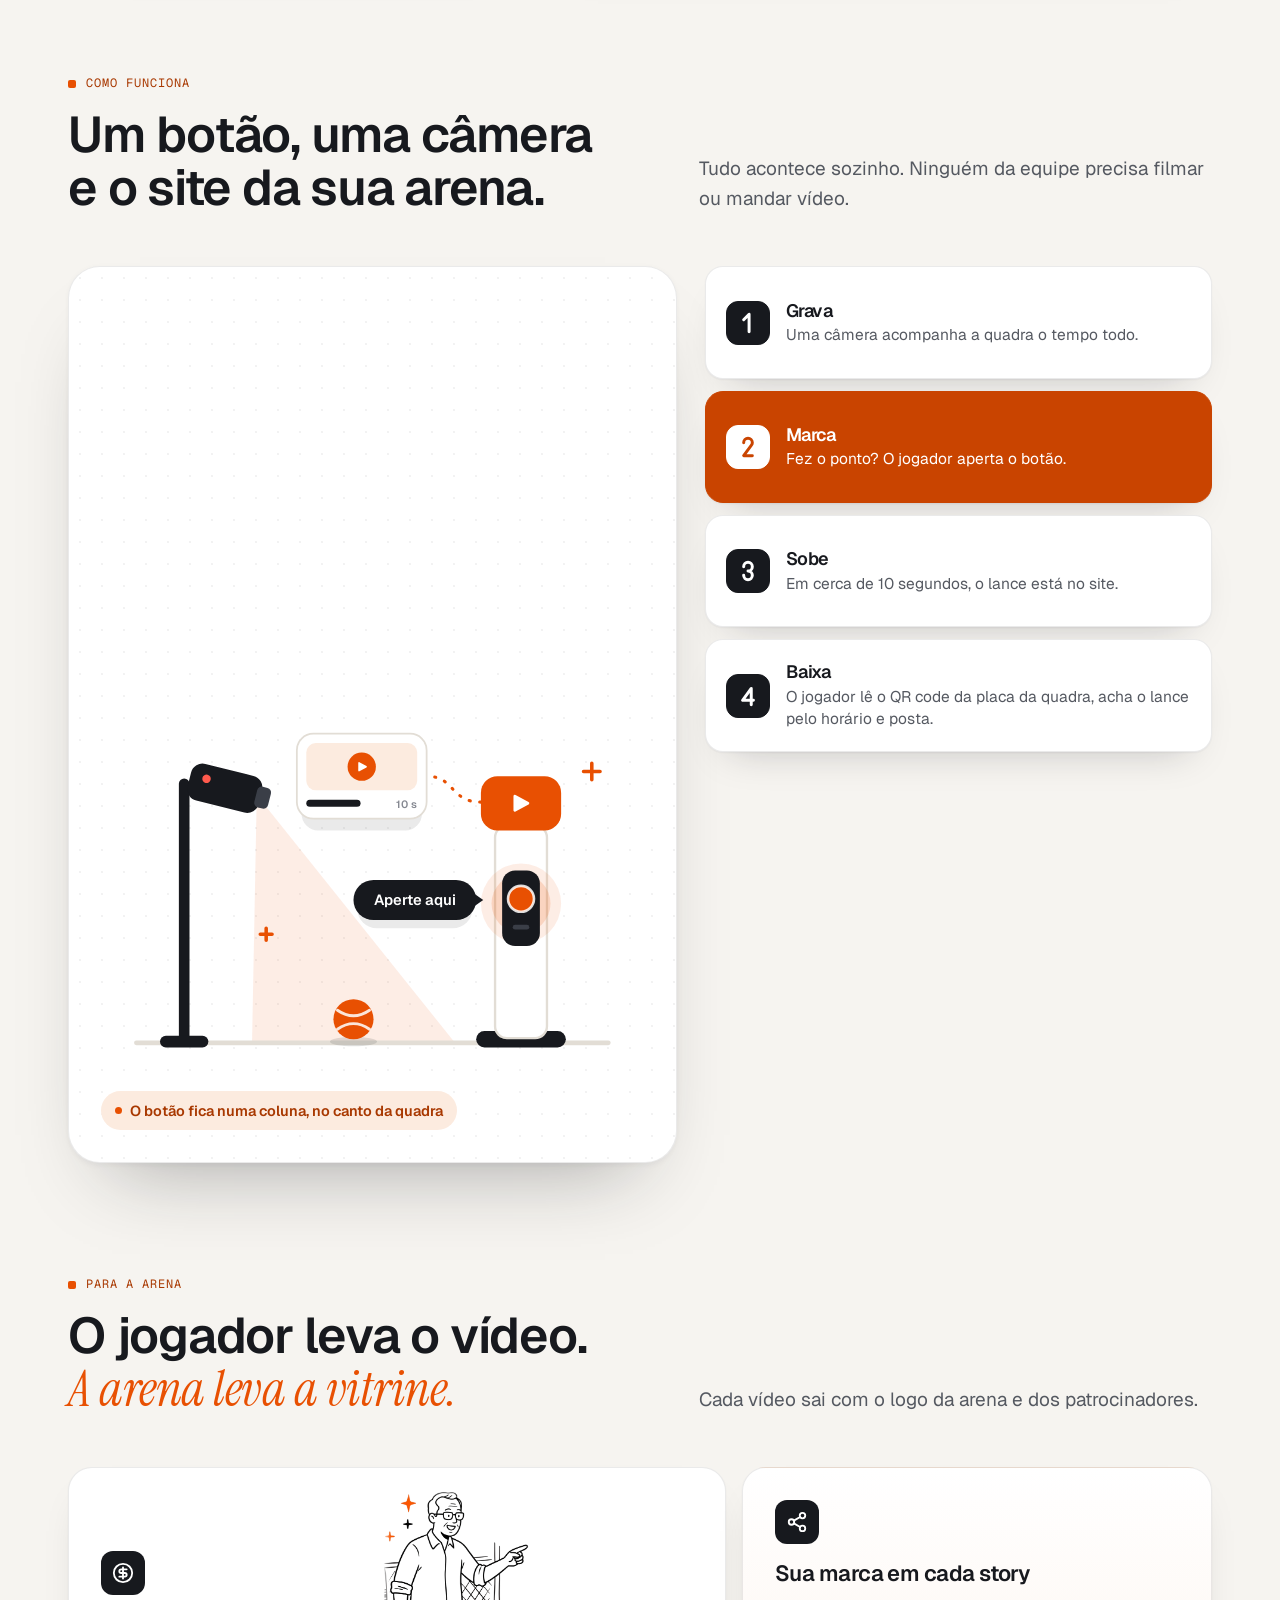
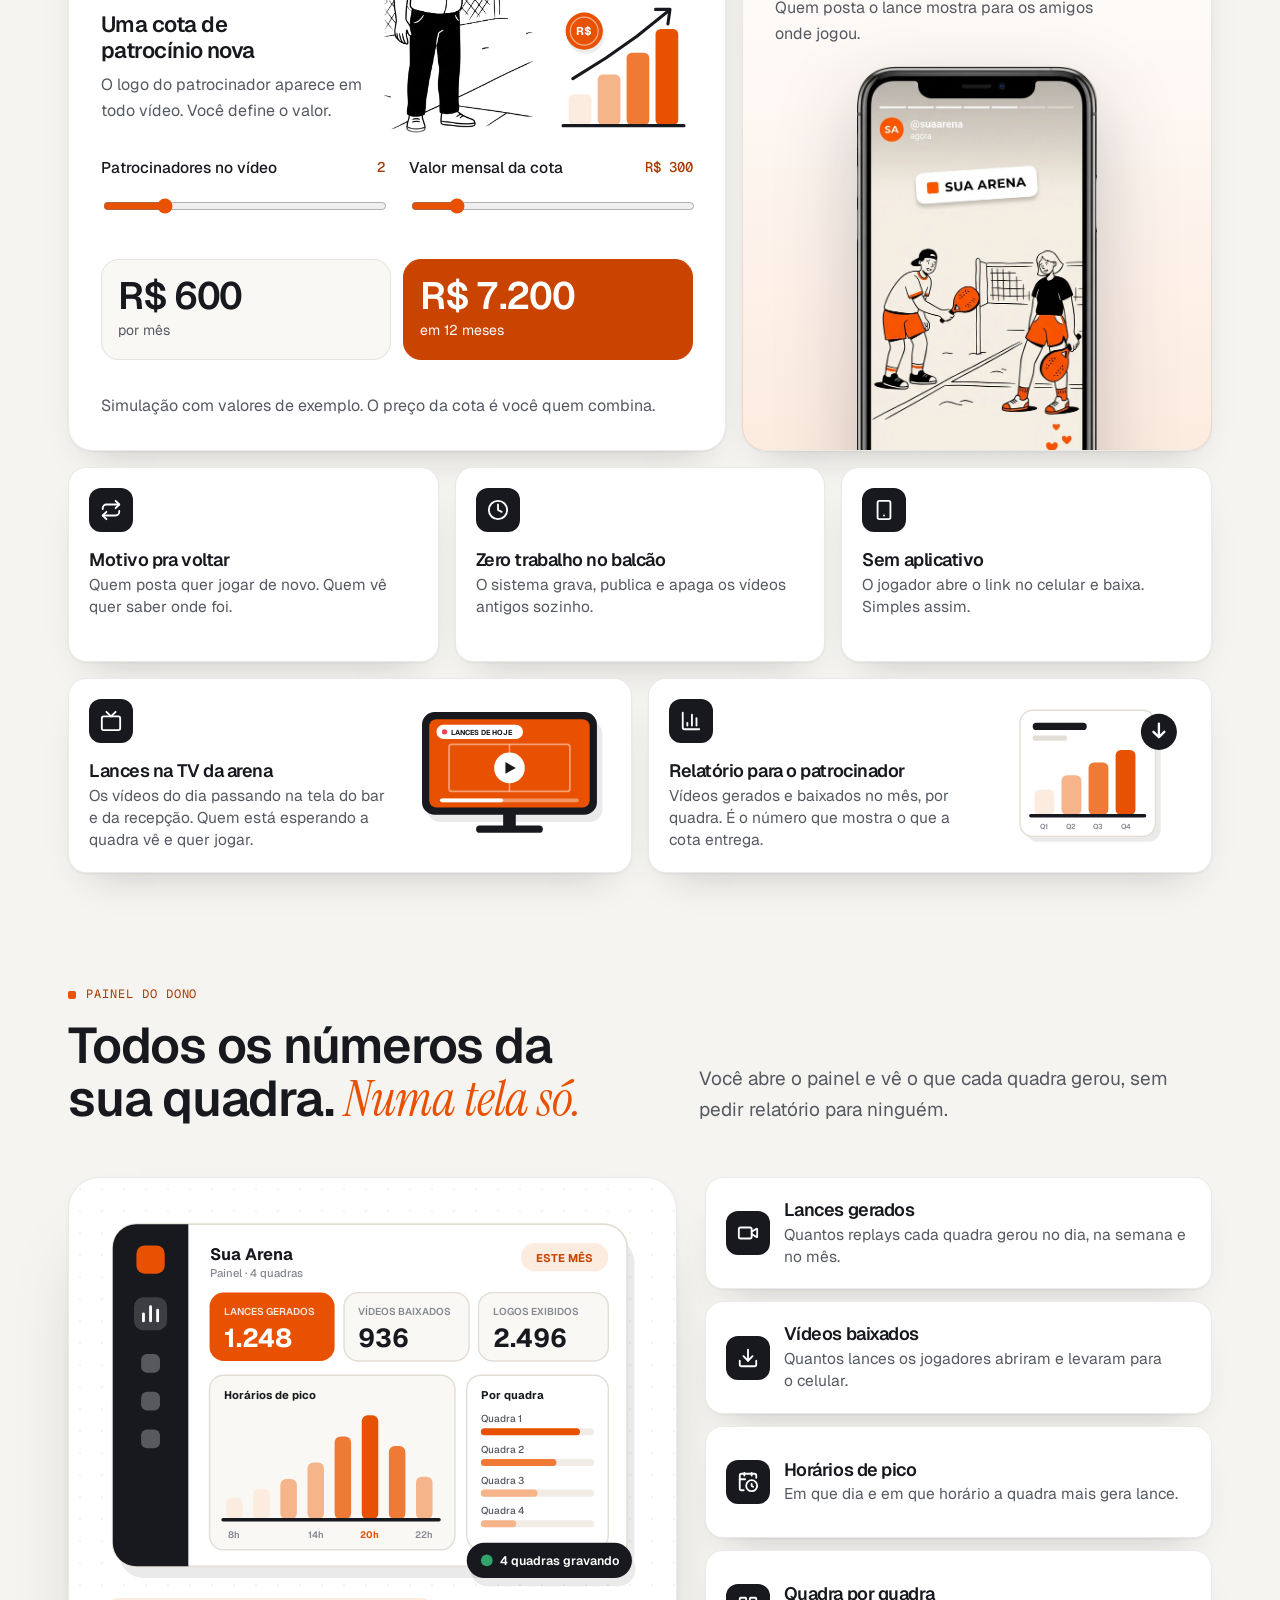
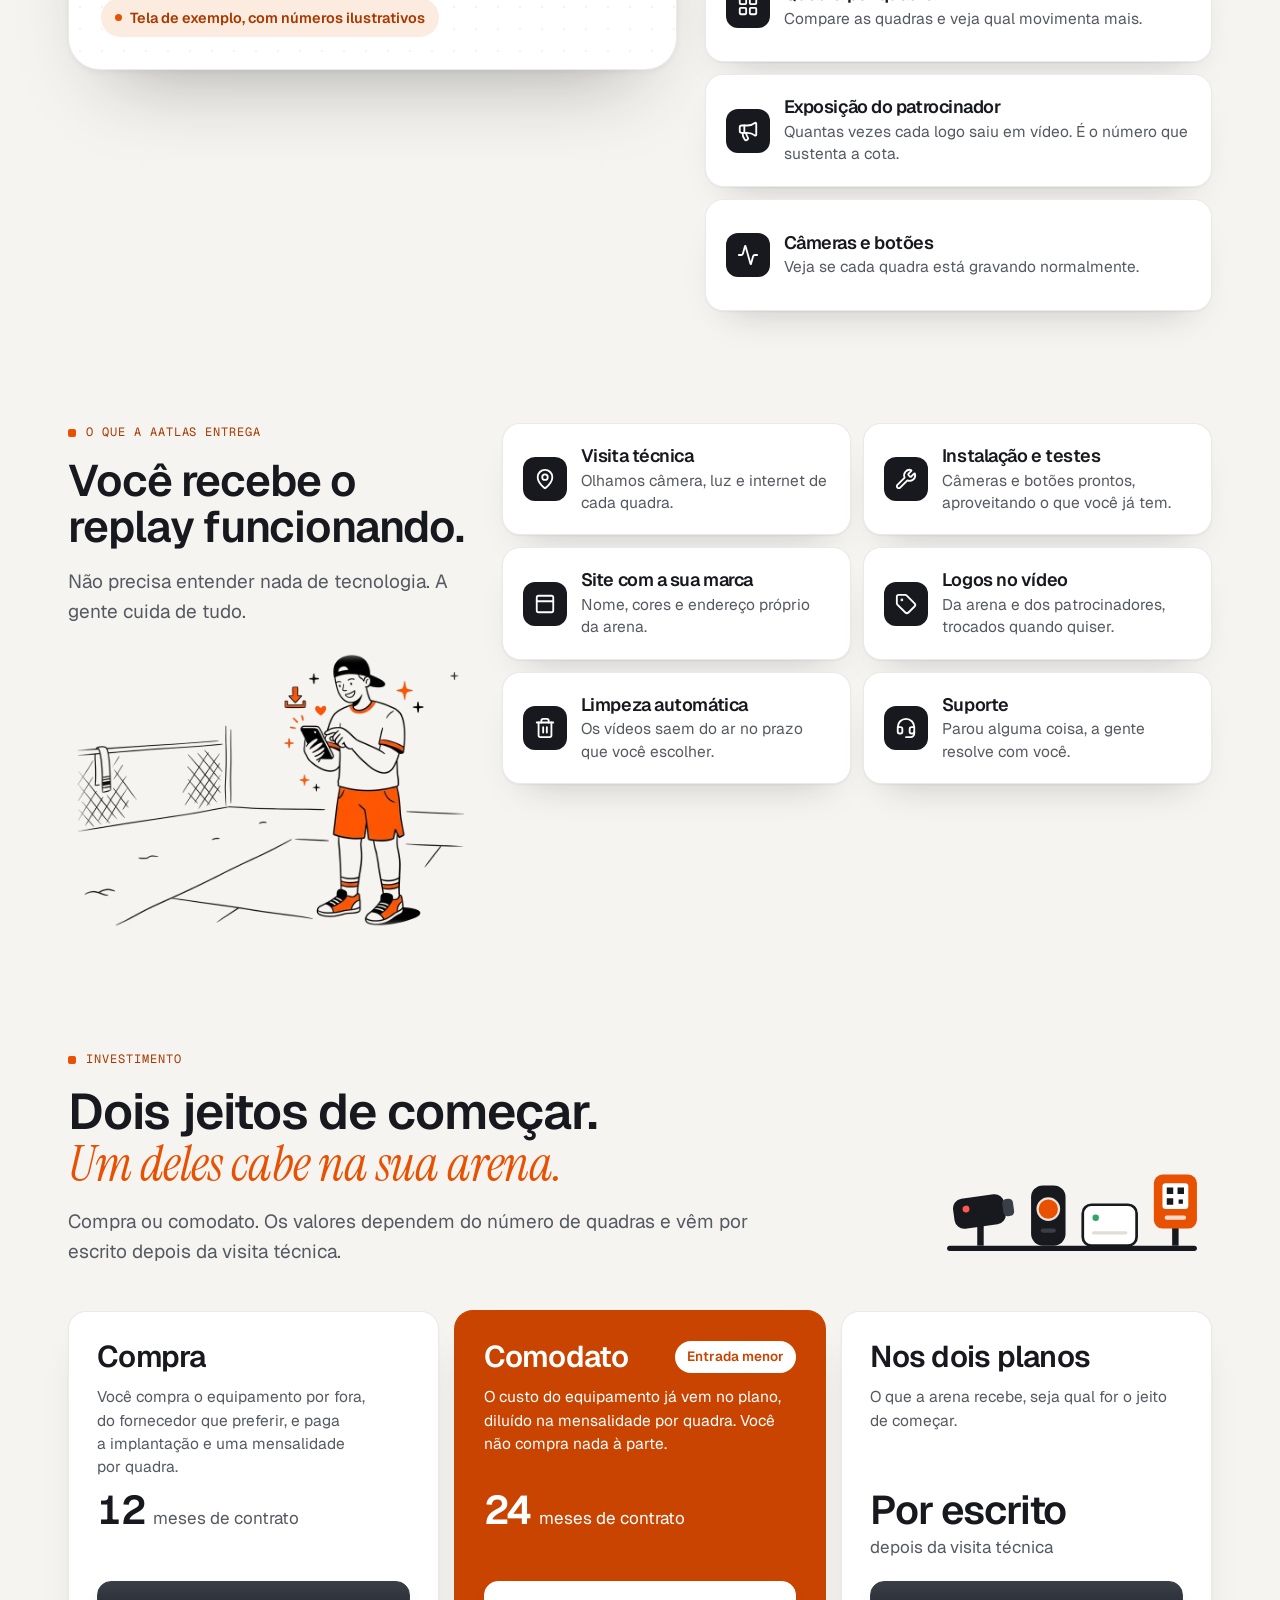
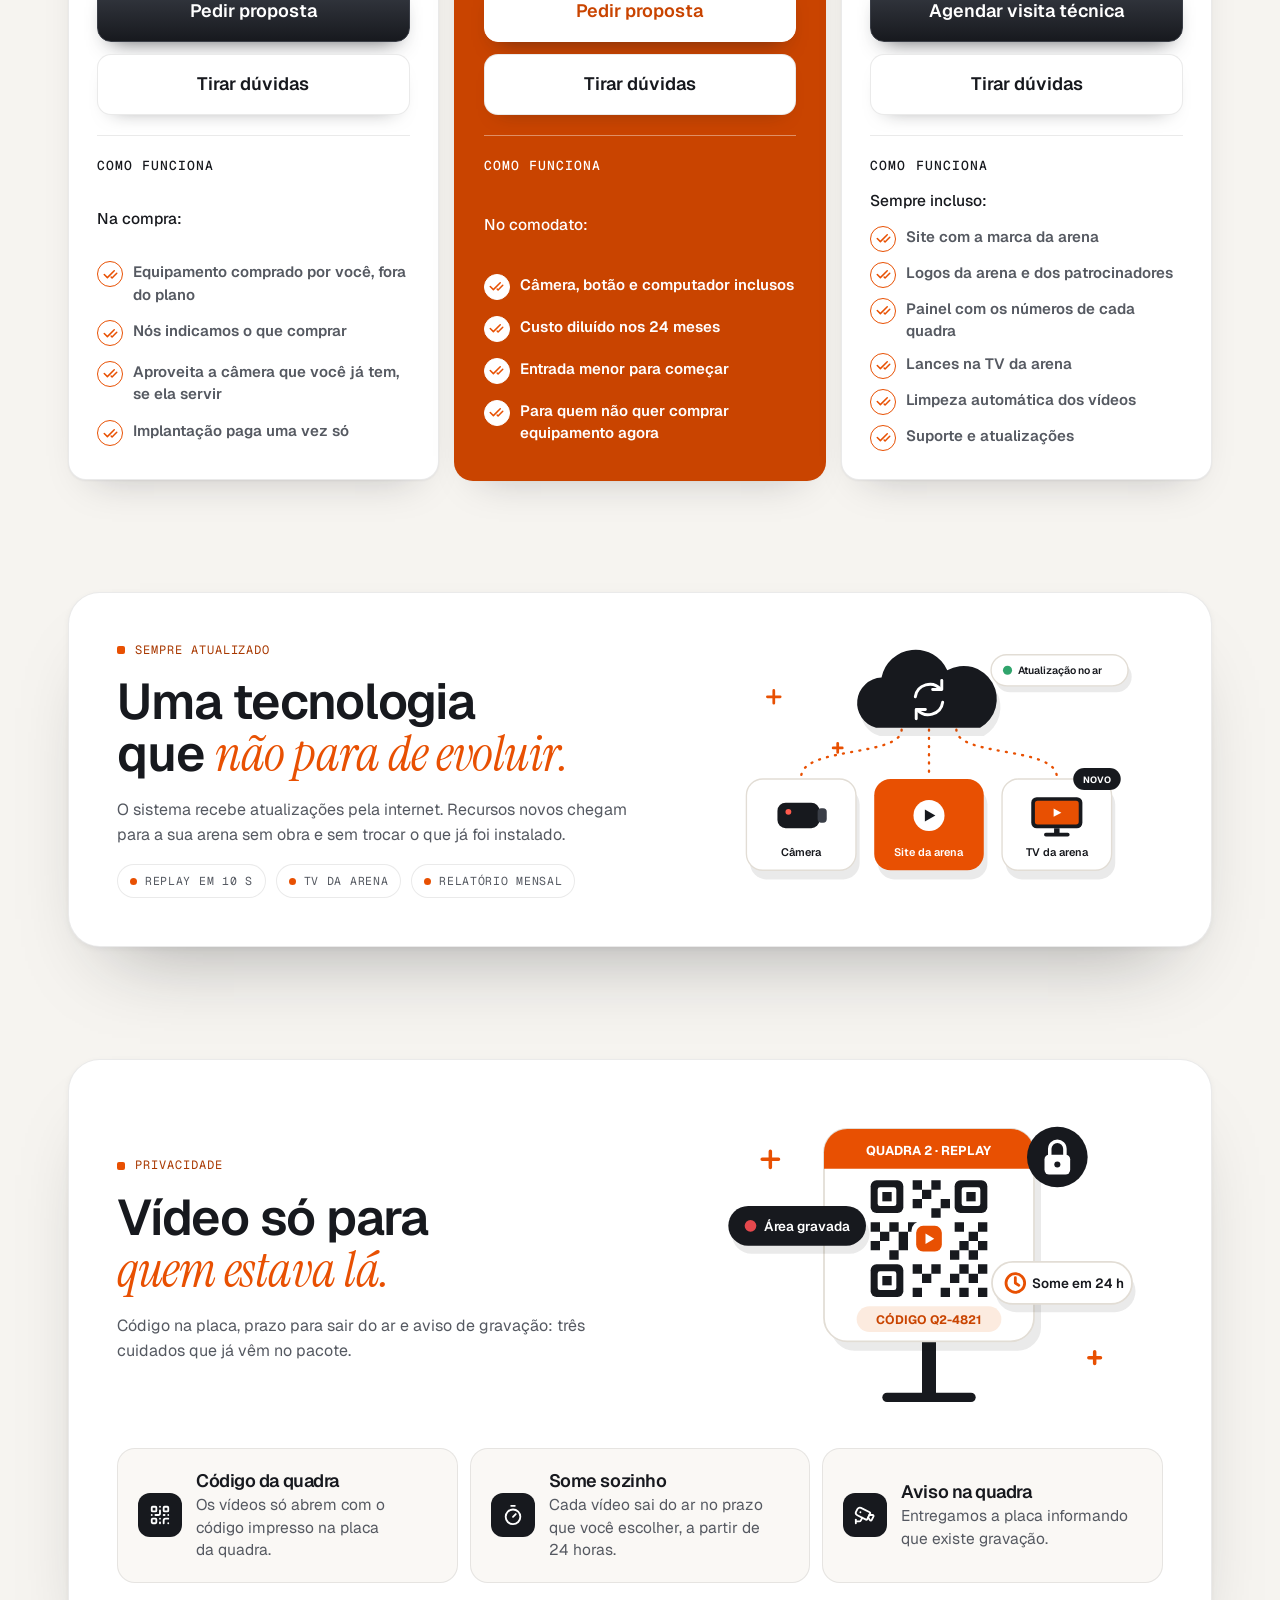
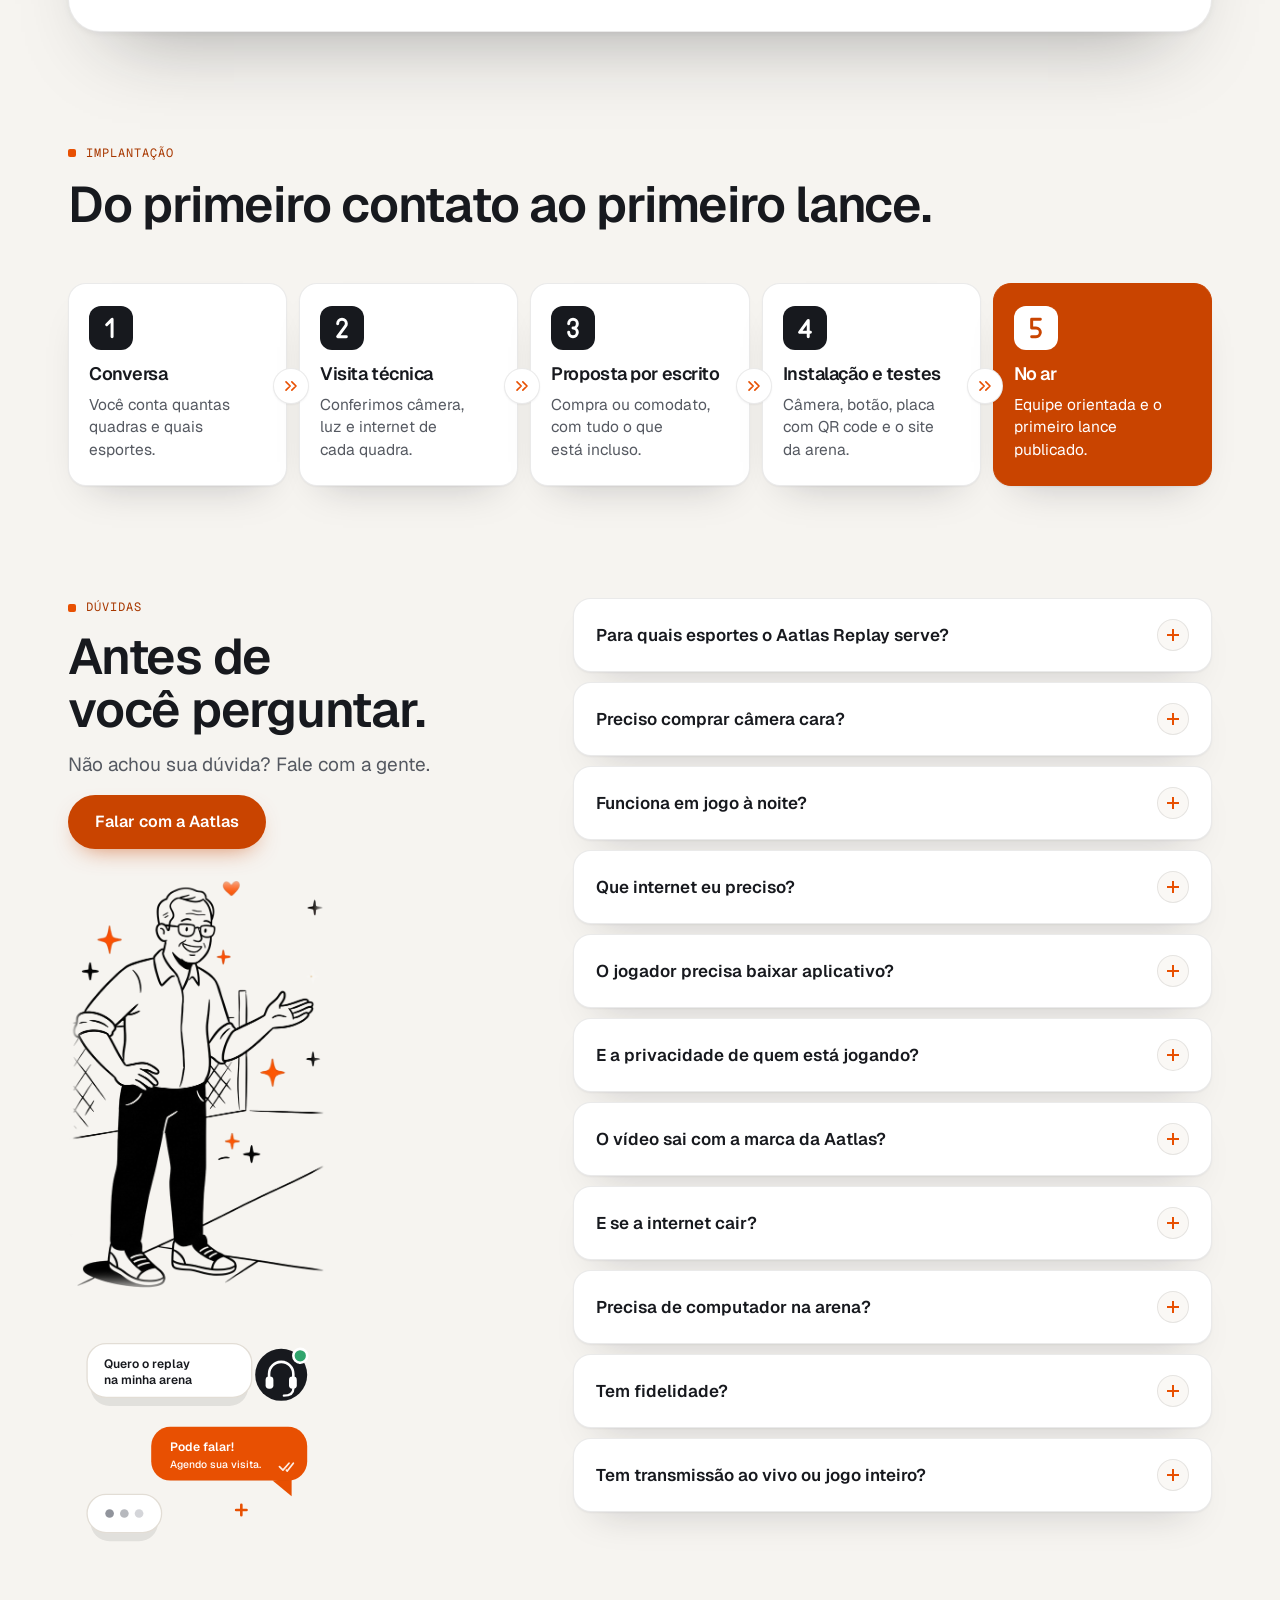
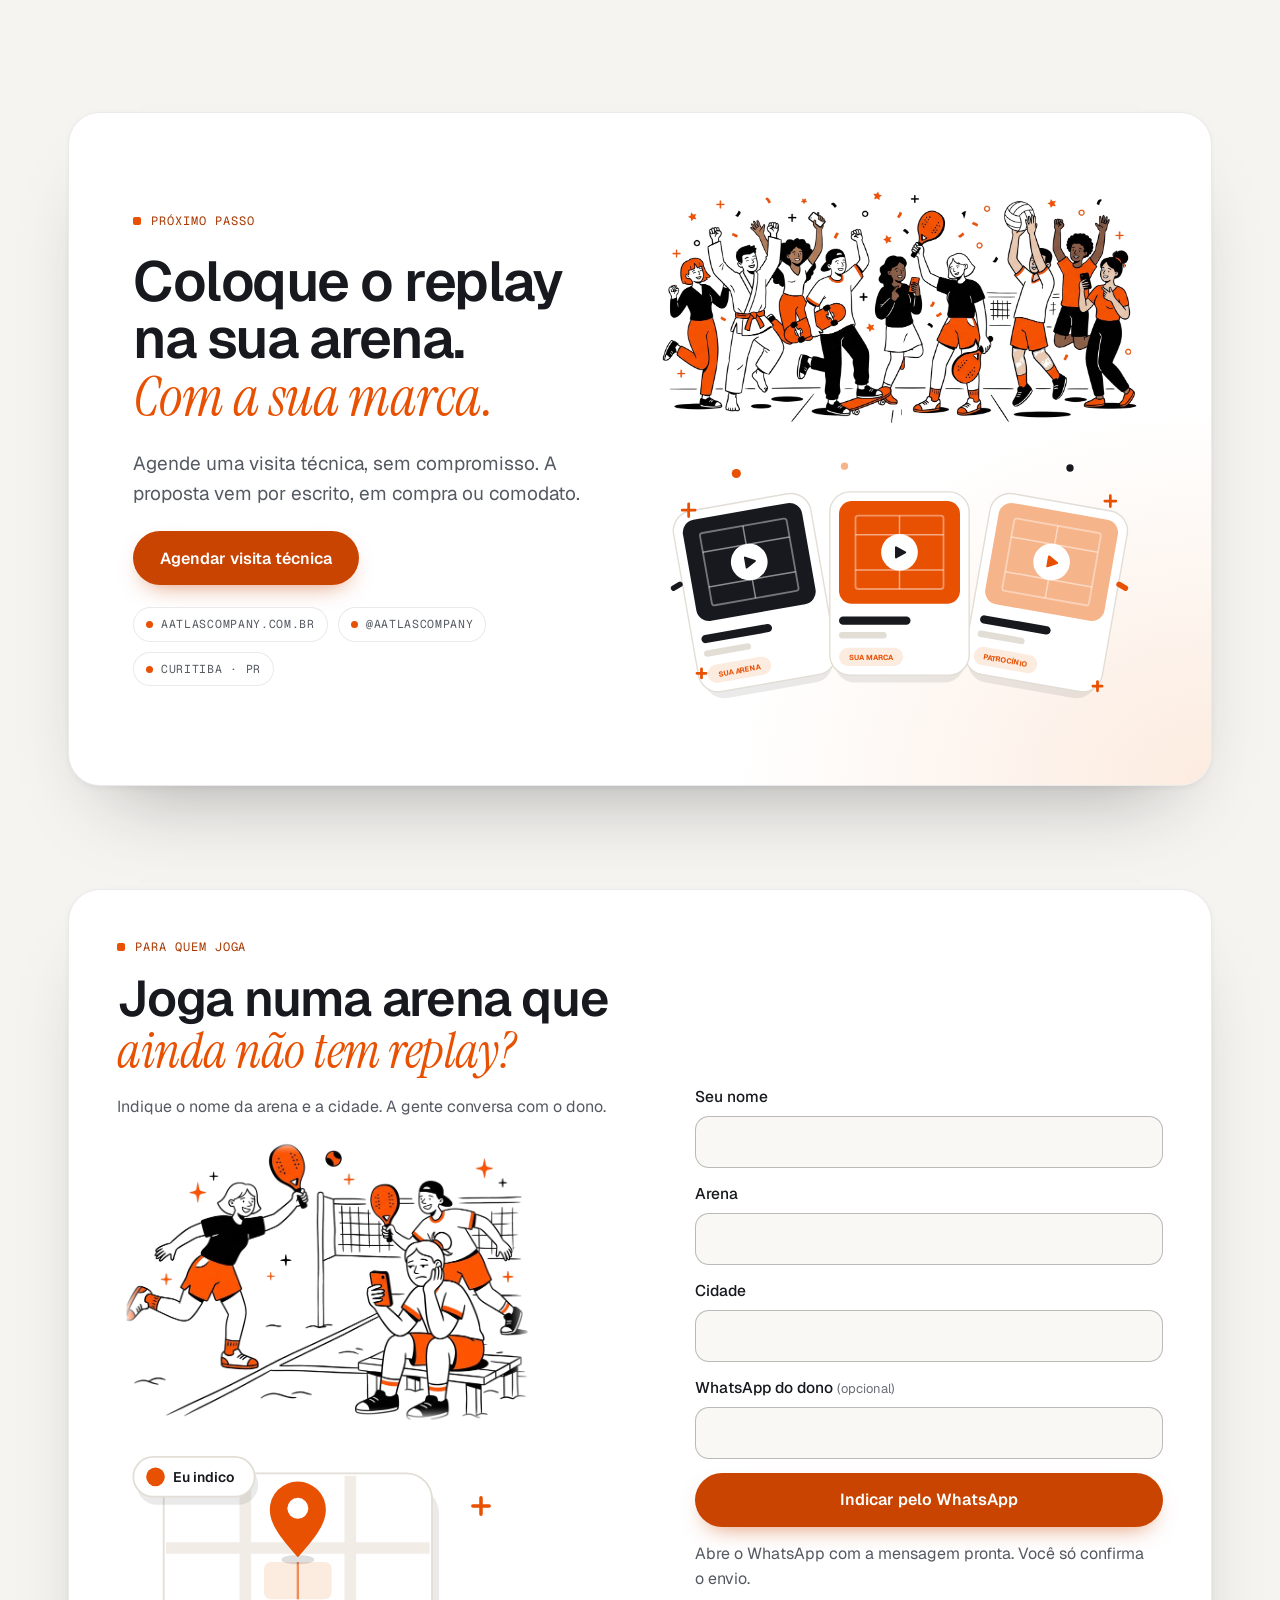
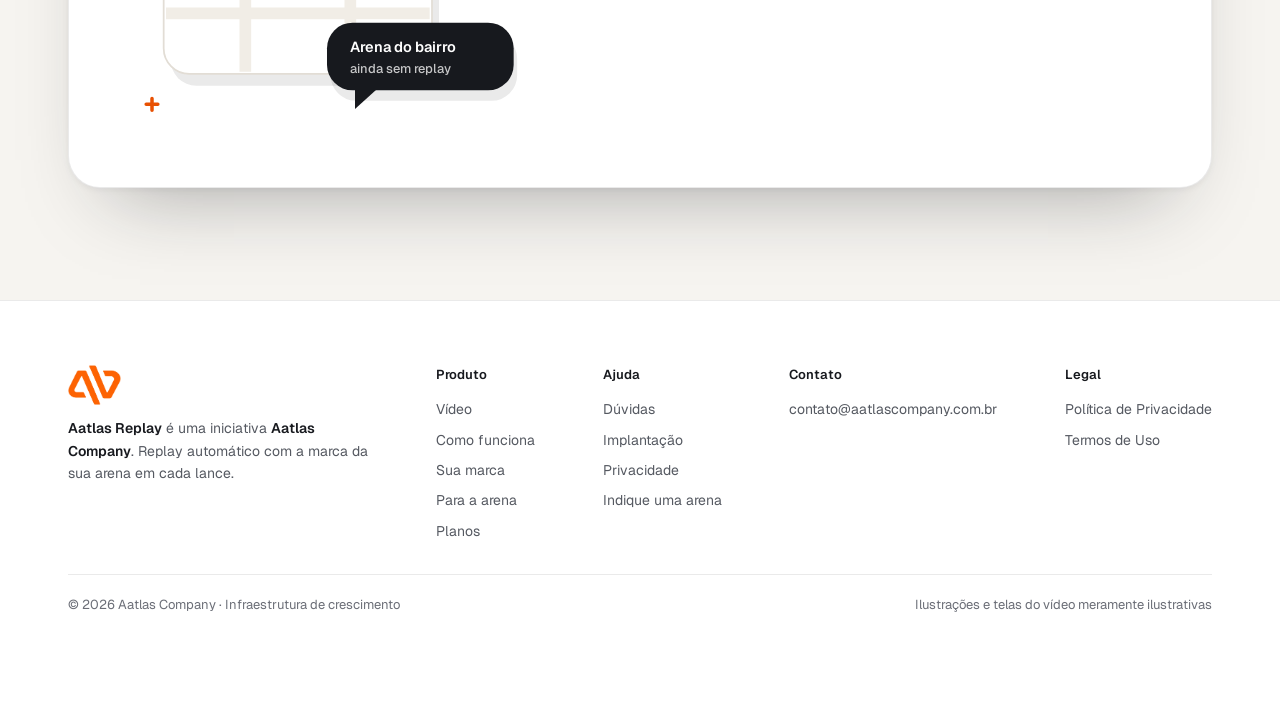
==== commit a9dee369: "Ana: botão Clique aqui e bolinha laranja ao fechar Co-Authored-By: Claude Opus 5.5 <noreply@anthropi" ====
--- a/index.html
+++ b/index.html
@@ -342,6 +342,11 @@
 .funil input{min-height:44px;border-radius:12px}
 .funil .btn{min-height:46px;font-size:15px}
 .funil .voltar{justify-self:start;padding:6px 0;border:0;background:none;font:inherit;font-size:13.5px;color:var(--muted);cursor:pointer}
+.ana-cta{display:table;margin-top:8px;padding:6px 14px;border-radius:999px;background:var(--accent-2);color:#fff;font-weight:600;font-size:13.5px}
+/* Ana fechada: bolinha laranja logo acima do WhatsApp, reabre o recado */
+.ana-mini{position:fixed;z-index:60;right:21px;bottom:calc(84px + env(safe-area-inset-bottom,0px));width:48px;height:48px;padding:3px;border-radius:50%;border:0;background:var(--accent-2);box-shadow:0 12px 24px -10px rgba(201,68,0,.7);cursor:pointer}
+.ana-mini[hidden]{display:none}
+.ana-mini img{width:100%;height:100%;border-radius:50%;background:#fff}
 .ana .x{position:absolute;z-index:1;top:-10px;left:-10px;width:26px;height:26px;border-radius:50%;border:1px solid var(--line);background:var(--surface);box-shadow:var(--shadow);display:grid;place-items:center;padding:0;font-size:16px;line-height:1;color:var(--muted)}
 .ana .x::after{content:"";position:absolute;inset:-9px}
 
@@ -814,7 +819,7 @@
 </main>
 
 <a class="fab cta-link" href="https://wa.me/5541998145475" target="_blank" rel="noopener" aria-label="Falar com a Aatlas no WhatsApp"><svg viewBox="0 0 24 24" fill="currentColor" aria-hidden="true"><path d="M17.472 14.382c-.297-.149-1.758-.867-2.03-.967-.273-.099-.471-.148-.67.15-.197.297-.767.966-.94 1.164-.173.199-.347.223-.644.075-.297-.15-1.255-.463-2.39-1.475-.883-.788-1.48-1.761-1.653-2.059-.173-.297-.018-.458.13-.606.134-.133.298-.347.446-.52.149-.174.198-.298.298-.497.099-.198.05-.371-.025-.52-.075-.149-.669-1.612-.916-2.207-.242-.579-.487-.5-.669-.51-.173-.008-.371-.01-.57-.01-.198 0-.52.074-.792.372-.272.297-1.04 1.016-1.04 2.479 0 1.462 1.065 2.875 1.213 3.074.149.198 2.096 3.2 5.077 4.487.709.306 1.262.489 1.694.625.712.227 1.36.195 1.871.118.571-.085 1.758-.719 2.006-1.413.248-.694.248-1.289.173-1.413-.074-.124-.272-.198-.57-.347m-5.421 7.403h-.004a9.87 9.87 0 01-5.031-1.378l-.361-.214-3.741.982.998-3.648-.235-.374a9.86 9.86 0 01-1.51-5.26c.001-5.45 4.436-9.884 9.888-9.884 2.64 0 5.122 1.03 6.988 2.898a9.825 9.825 0 012.893 6.994c-.003 5.45-4.437 9.884-9.885 9.884m8.413-18.297A11.815 11.815 0 0012.05 0C5.495 0 .16 5.335.157 11.892c0 2.096.547 4.142 1.588 5.945L.057 24l6.305-1.654a11.882 11.882 0 005.683 1.448h.005c6.554 0 11.89-5.335 11.893-11.893a11.821 11.821 0 00-3.48-8.413Z"/></svg></a>
-<div class="ana" id="ana"><button class="x" type="button" aria-label="Fechar o recado da Ana">×</button><a class="cta-link" id="ana-balao" href="https://wa.me/5541998145475" target="_blank" rel="noopener"><img src="assets/ana.webp" alt="" width="40" height="40"><span><b>Ana</b>Oi, como posso te ajudar?</span></a>
+<div class="ana" id="ana"><button class="x" type="button" aria-label="Fechar o recado da Ana">×</button><a class="cta-link" id="ana-balao" href="https://wa.me/5541998145475" target="_blank" rel="noopener"><img src="assets/ana.webp" alt="" width="40" height="40"><span><b>Ana</b>Oi, como posso te ajudar?<span class="ana-cta">Clique aqui</span></span></a>
   <form class="form funil" id="funil" hidden aria-label="Como podemos te ajudar">
     <div class="fh"><img src="assets/ana.webp" alt="" width="40" height="40"><span><b>Ana</b><small id="f-etapa" aria-live="polite">Etapa 1 de 3</small></span></div>
     <div class="fe"><p>Como posso te ajudar? Você…</p>
@@ -826,6 +831,7 @@
       <button class="btn btn-primary" type="submit">Abrir o WhatsApp</button></div>
     <button class="voltar" type="button" hidden>← Voltar</button>
   </form></div>
+<button class="ana-mini" id="ana-mini" type="button" aria-label="Abrir o recado da Ana" hidden><img src="assets/ana.webp" alt="" width="44" height="44"></button>
 
 <footer>
   <div class="wrap">
@@ -853,11 +859,13 @@
 const MSG = "Oi! Vi o site do Aatlas Replay e quero saber como levar para a minha arena.";
 if (WHATSAPP) document.querySelectorAll(".cta-link").forEach(a => a.href = "https://wa.me/" + WHATSAPP + "?text=" + encodeURIComponent(MSG));
 
-/* balão da Ana: aparece quando a pessoa rola para baixo do vídeo e fica até ela fechar no X.
+/* balão da Ana: aparece quando a pessoa rola para baixo do vídeo e fica até ela fechar no X (aí vira a bolinha laranja acima do WhatsApp).
    Clicar no balão abre o funil de 3 etapas no mesmo lugar; cada resposta entra na mensagem do WhatsApp. */
 (function(){
   const ana = document.getElementById("ana"), funil = document.getElementById("funil"), balao = document.getElementById("ana-balao");
-  ana.querySelector(".x").addEventListener("click", () => ana.classList.remove("on"));
+  const mini = document.getElementById("ana-mini");
+  ana.querySelector(".x").addEventListener("click", () => { ana.classList.remove("on"); mini.hidden = false; mini.focus(); });
+  mini.addEventListener("click", () => { mini.hidden = true; ana.classList.add("on"); });
   const OBJ = {
     dono: ["conhecer o Aatlas Replay", "pedir uma proposta", "agendar uma visita técnica"],
     jogador: ["indicar a arena onde eu jogo", "saber onde já tem replay", "tirar uma dúvida"],
